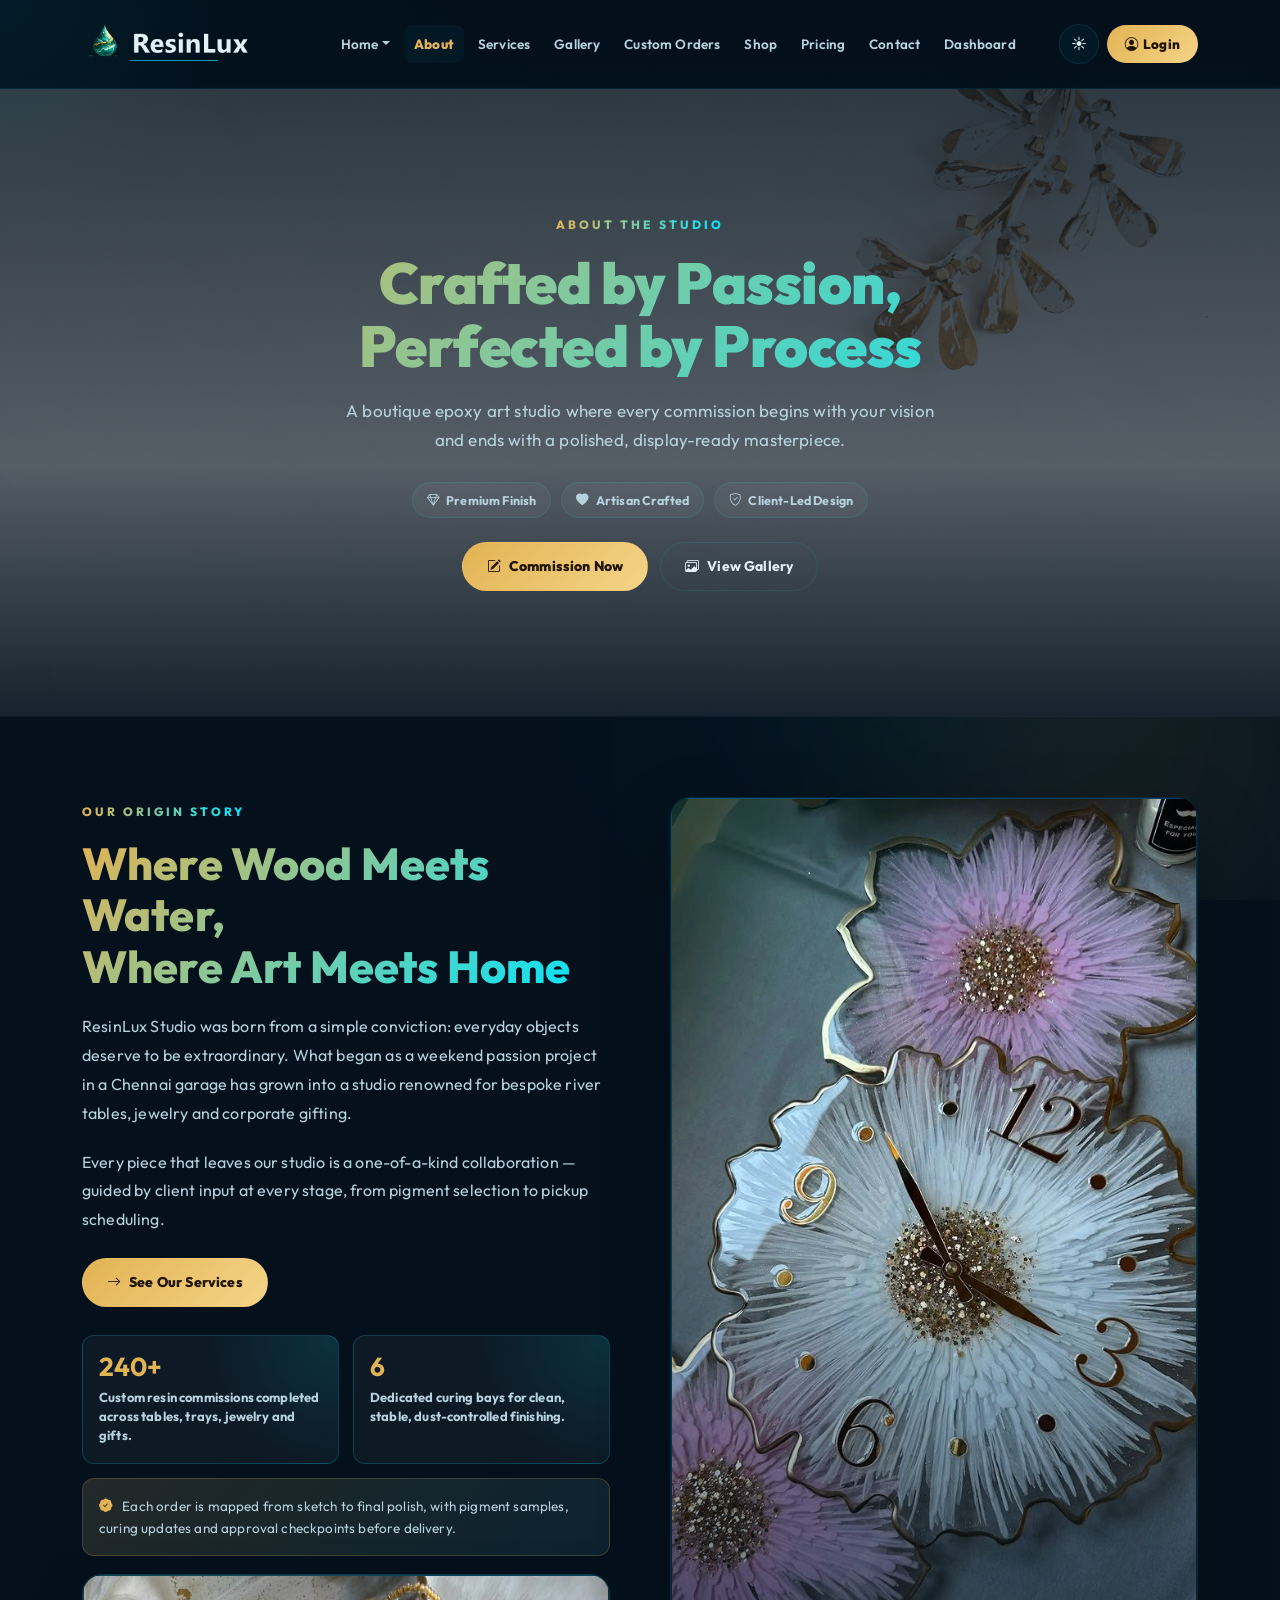
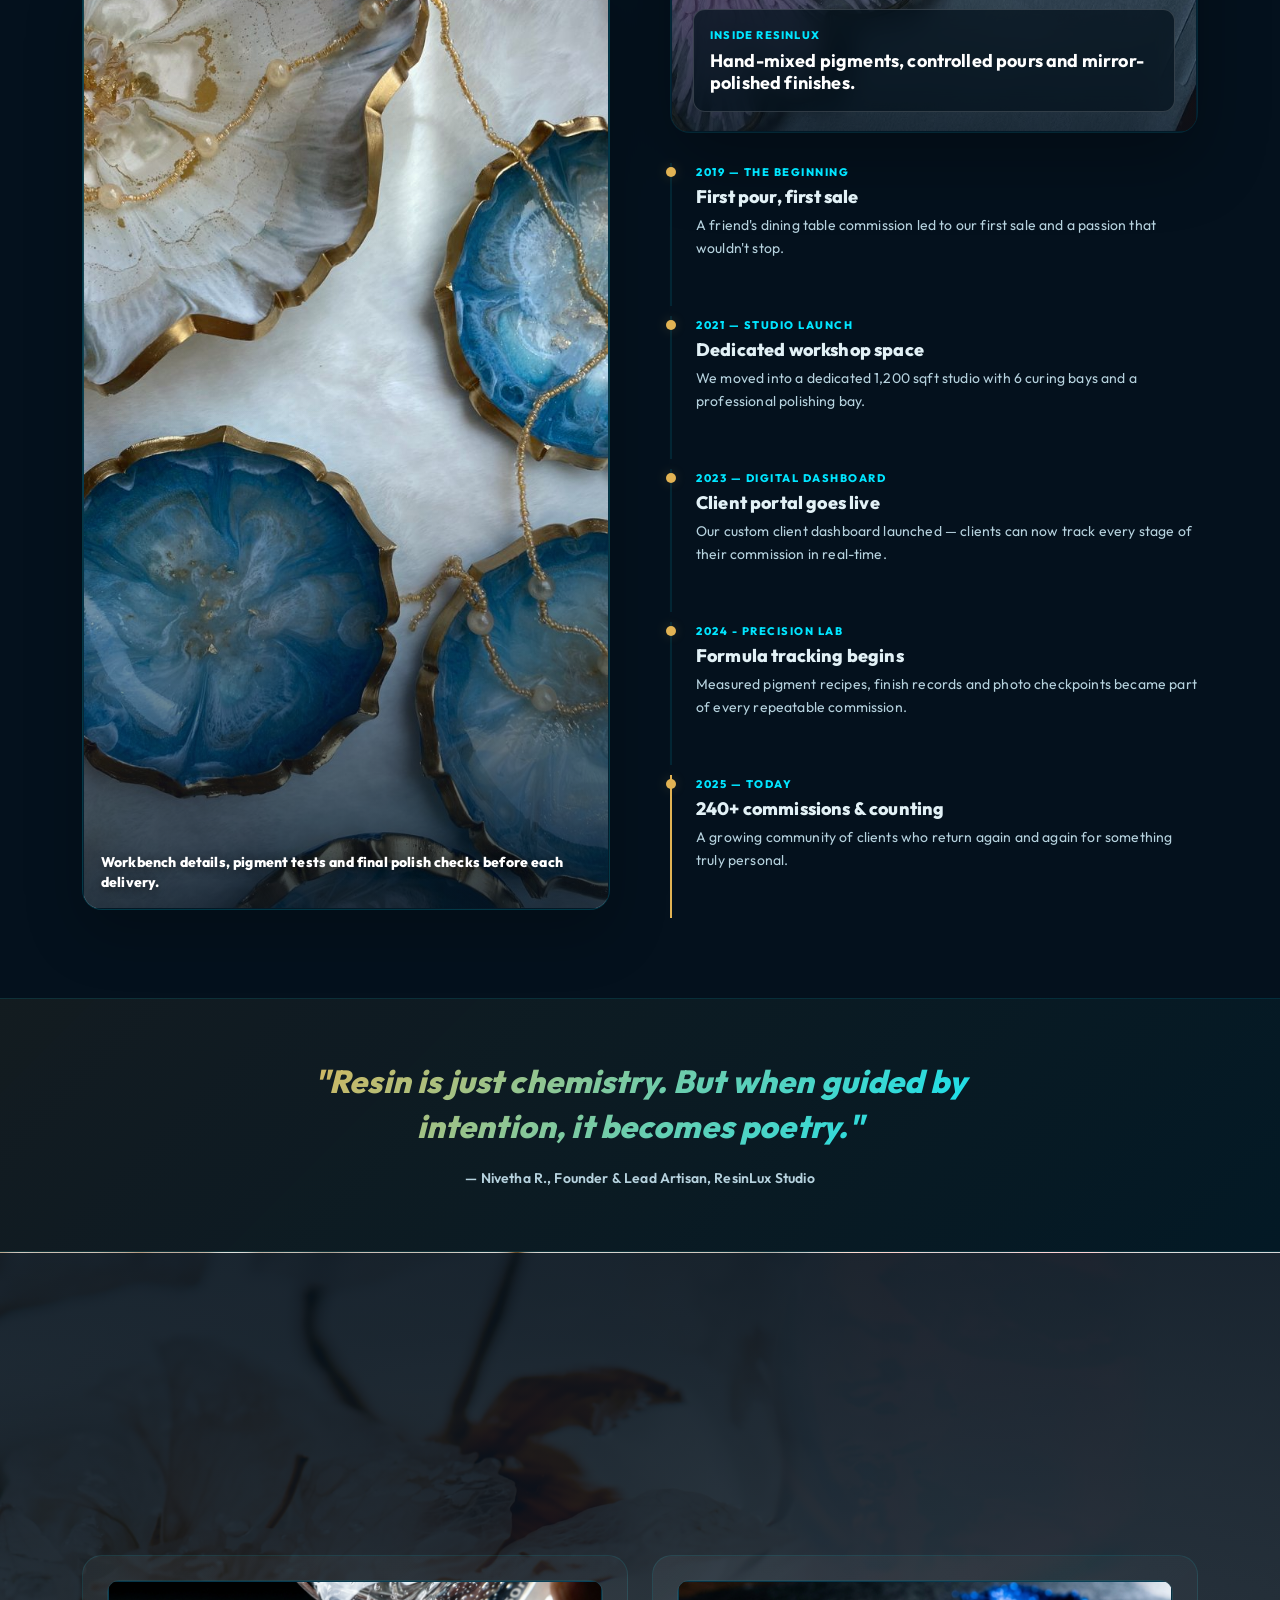
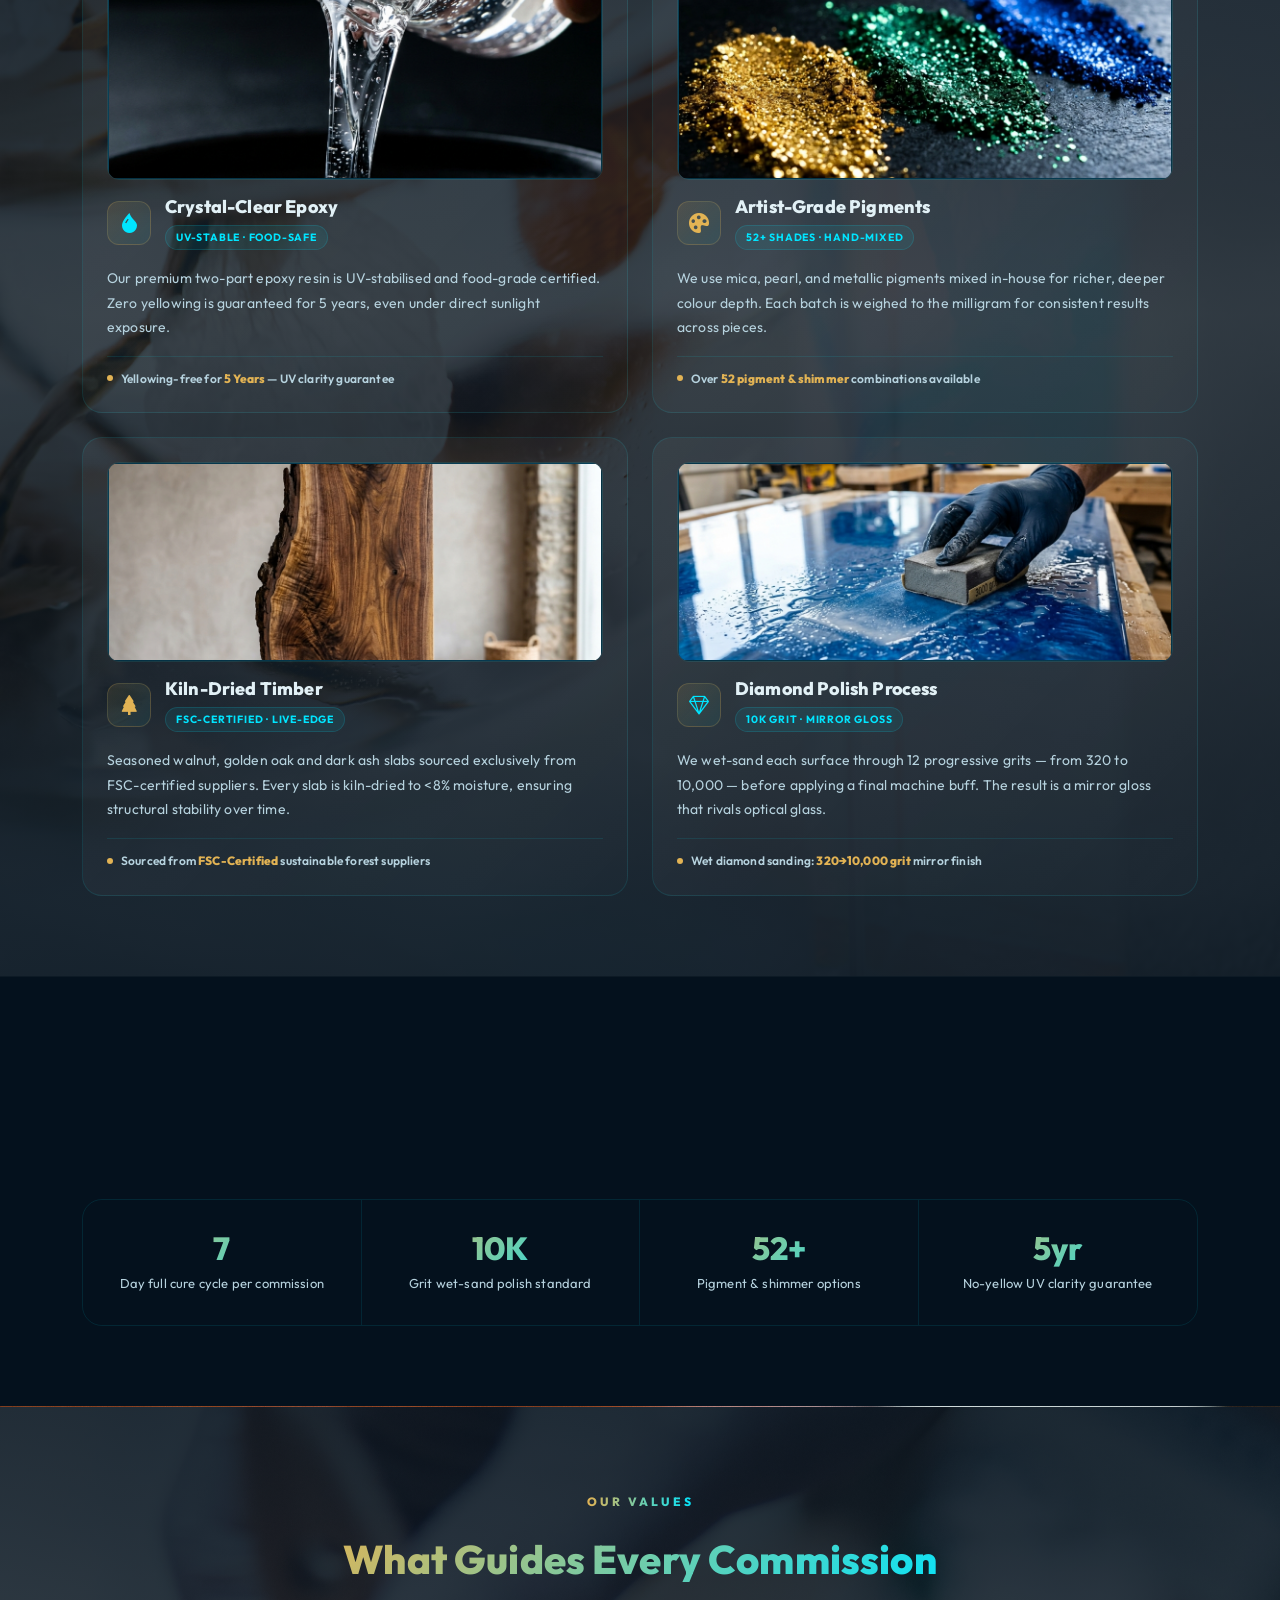
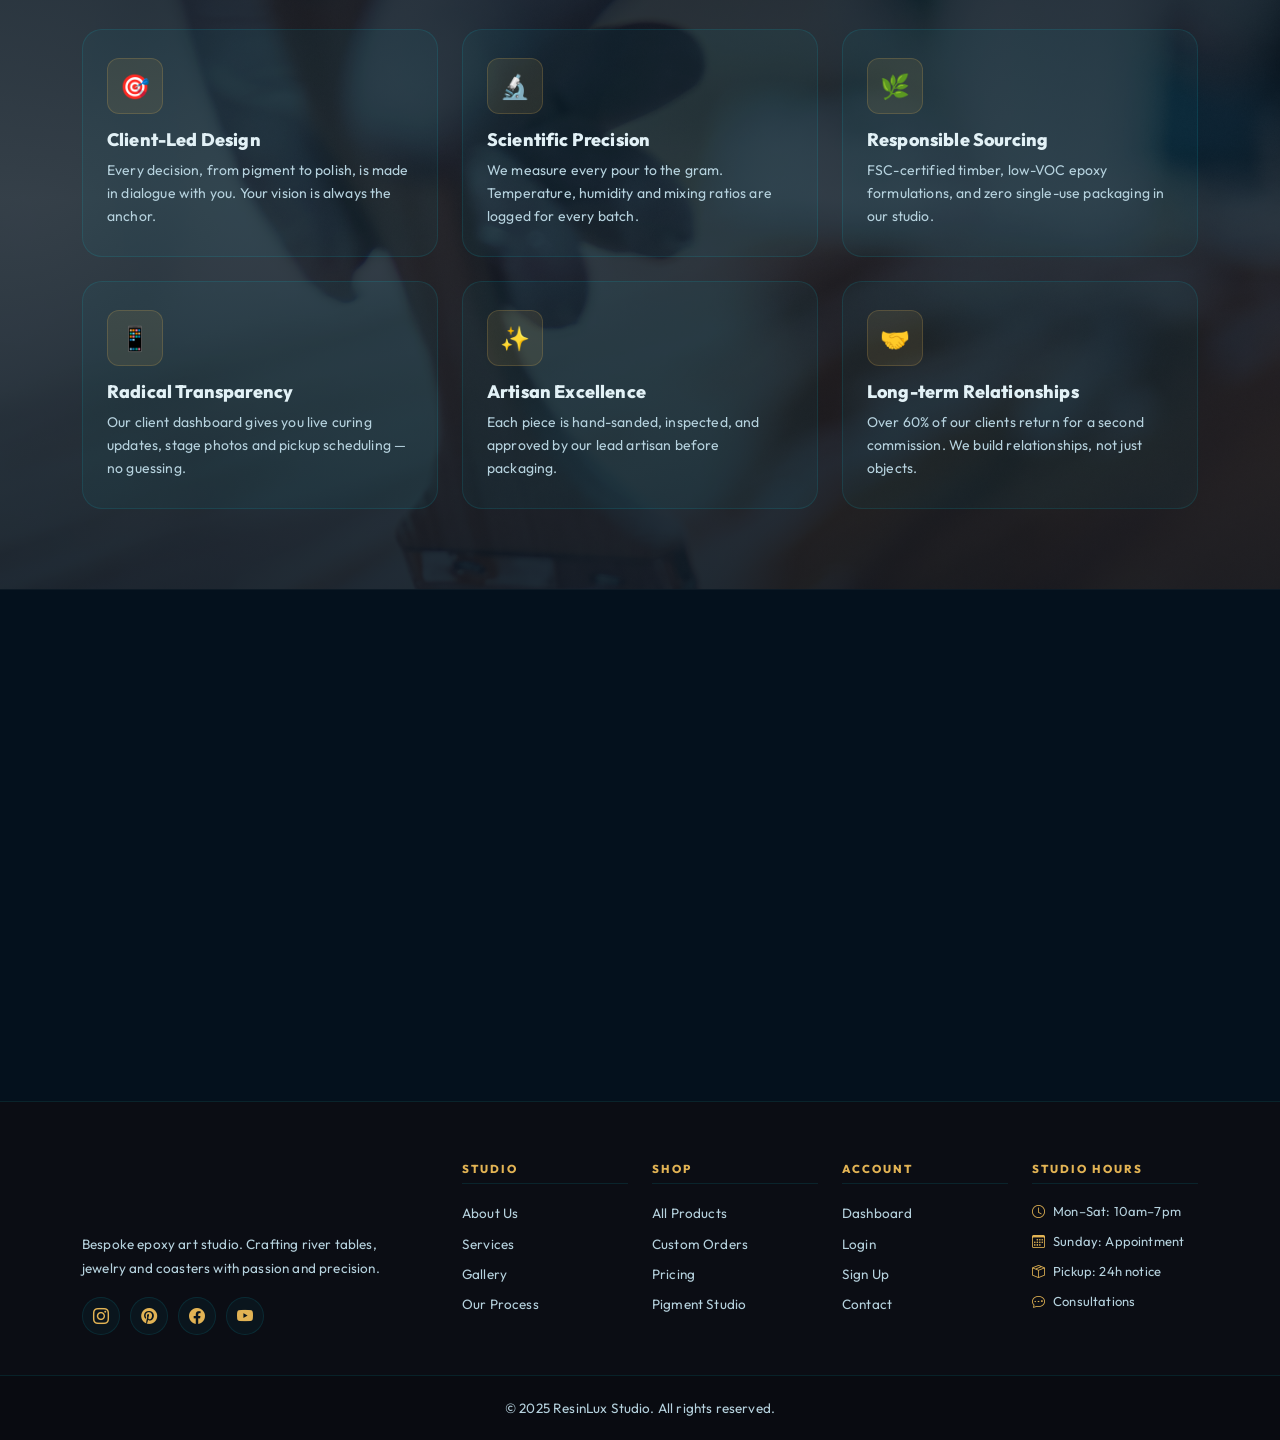
==== about.html @ a5dfc4df "changes committed" ====
﻿<!DOCTYPE html>
<html lang="en" dir="ltr">
<head>
  <meta charset="UTF-8">
  <meta name="viewport" content="width=device-width, initial-scale=1.0">
  <title>About Studio | ResinLux Studio — Our Story, Materials & Philosophy</title>
  <meta name="description" content="Learn the story behind ResinLux Studio — our artisan philosophy, premium materials, studio standards, and the values that drive every bespoke commission.">
  <link rel="icon" type="image/png" href="assets/images/resin_logo_icon.png">
  <link rel="stylesheet" href="https://cdn.jsdelivr.net/npm/bootstrap@5.3.2/dist/css/bootstrap.min.css">
  <link rel="stylesheet" href="https://cdn.jsdelivr.net/npm/bootstrap-icons@1.11.3/font/bootstrap-icons.min.css">
  <link rel="stylesheet" href="assets/css/resin-theme.css">
  <style>
    /* About-specific: Offset editorial grid */
    .about-story-grid {
      display: grid;
      grid-template-columns: 1fr 1fr;
      gap: 60px;
      align-items: start;
    }
    .about-story-text-col {
      position: sticky;
      top: 100px;
    }
    .about-story-text-col h2 {
      font-size: clamp(1.6rem, 3.5vw, 2.8rem);
      background: linear-gradient(135deg, var(--rl-gold), var(--rl-cyan));
      -webkit-background-clip: text;
      -webkit-text-fill-color: transparent;
      margin-bottom: 20px;
    }
    .about-story-proof {
      margin-top: 28px;
      display: grid;
      grid-template-columns: repeat(2, minmax(0, 1fr));
      gap: 14px;
    }
    .about-story-proof-card {
      min-height: 112px;
      border: 1px solid rgba(0,229,255,0.18);
      border-radius: var(--rl-radius-sm);
      padding: 18px 16px;
      background:
        radial-gradient(circle at top right, rgba(0,229,255,0.12), transparent 45%),
        rgba(255,255,255,0.04);
    }
    .about-story-proof-card strong {
      display: block;
      font-size: 26px;
      line-height: 1;
      color: var(--rl-gold);
      margin-bottom: 8px;
    }
    .about-story-proof-card span {
      display: block;
      color: var(--rl-muted);
      font-size: 13px;
      font-weight: 700;
      line-height: 1.45;
    }
    .about-story-note {
      margin-top: 14px;
      border: 1px solid rgba(226,179,84,0.22);
      border-radius: var(--rl-radius-sm);
      padding: 16px;
      background:
        linear-gradient(135deg, rgba(226,179,84,0.11), rgba(0,229,255,0.05)),
        rgba(255,255,255,0.03);
      color: var(--rl-muted);
      font-size: 13.5px;
      line-height: 1.65;
    }
    .about-story-note i {
      color: var(--rl-gold);
      margin-right: 6px;
    }
    .about-story-fill-image {
      position: relative;
      margin-top: 18px;
      min-height: 330px;
      border-radius: var(--rl-radius);
      overflow: hidden;
      border: 1px solid rgba(0,229,255,0.18);
      background: #04111d;
      box-shadow: 0 24px 58px rgba(0,0,0,0.22);
    }
    .about-story-fill-image img {
      width: 100%;
      height: 100%;
      min-height: 330px;
      object-fit: cover;
      display: block;
    }
    .about-story-fill-image::after {
      content: "";
      position: absolute;
      inset: 0;
      background:
        linear-gradient(180deg, transparent 46%, rgba(4,17,29,0.82)),
        radial-gradient(circle at 22% 18%, rgba(226,179,84,0.16), transparent 38%);
      pointer-events: none;
    }
    .about-story-fill-image span {
      position: absolute;
      left: 18px;
      right: 18px;
      bottom: 16px;
      z-index: 1;
      color: #ffffff;
      font-size: 14px;
      font-weight: 800;
      line-height: 1.4;
      text-shadow: 0 2px 10px rgba(0,0,0,0.55);
    }
    .about-story-media-col {
      min-height: 100%;
    }
    .about-story-visual {
      position: relative;
      min-height: 520px;
      border-radius: var(--rl-radius);
      overflow: hidden;
      border: 1px solid var(--rl-border);
      margin-bottom: 30px;
      box-shadow: 0 28px 70px rgba(0,0,0,0.28);
      background: #04111d;
    }
    .about-story-visual img {
      width: 100%;
      height: 100%;
      min-height: 520px;
      object-fit: cover;
      display: block;
      filter: saturate(1.05) contrast(1.02);
    }
    .about-story-visual::after {
      content: "";
      position: absolute;
      inset: 0;
      background:
        linear-gradient(180deg, transparent 45%, rgba(4,17,29,0.76)),
        radial-gradient(circle at top left, rgba(0,229,255,0.16), transparent 36%);
      pointer-events: none;
    }
    .about-story-visual-caption {
      position: absolute;
      left: 22px;
      right: 22px;
      bottom: 20px;
      z-index: 1;
      display: grid;
      gap: 6px;
      padding: 16px;
      border: 1px solid rgba(255,255,255,0.16);
      border-radius: var(--rl-radius-sm);
      background: rgba(4,17,29,0.72);
      backdrop-filter: blur(10px);
    }
    .about-story-visual-caption span {
      color: var(--rl-cyan);
      font-size: 11px;
      font-weight: 800;
      letter-spacing: 1.2px;
      text-transform: uppercase;
    }
    .about-story-visual-caption strong {
      color: #fff;
      font-size: 18px;
      line-height: 1.25;
    }
    .about-timeline-item {
      border-left: 2px solid var(--rl-border);
      padding: 0 0 46px 24px;
      position: relative;
    }
    .about-timeline-item + .about-timeline-item {
      margin-top: 10px;
    }
    .about-timeline-item::before {
      content: '';
      position: absolute;
      left: -6px;
      top: 4px;
      width: 10px;
      height: 10px;
      border-radius: 50%;
      background: var(--rl-gold);
      box-shadow: 0 0 12px var(--rl-gold-glow);
    }
    .about-timeline-year {
      font-size: 11px;
      text-transform: uppercase;
      letter-spacing: 1.5px;
      color: var(--rl-cyan);
      font-weight: 800;
      display: block;
      margin-bottom: 6px;
    }
    .about-timeline-item h4 { font-size: 18px; margin-bottom: 6px; }
    .about-timeline-item p  { color: var(--rl-muted); font-size: 14px; margin: 0; }

    /* Values */
    .about-value-card {
      background: var(--rl-soft);
      border: 1px solid var(--rl-border);
      border-radius: var(--rl-radius);
      padding: 28px 24px;
      height: 100%;
      transition: all 0.35s cubic-bezier(0.16,1,0.3,1);
    }
    .about-value-card:hover {
      transform: translateY(-5px);
      border-color: rgba(226,179,84,0.3);
      box-shadow: 0 20px 50px rgba(0,0,0,0.2);
    }
    .about-value-icon {
      width: 56px; height: 56px;
      border-radius: var(--rl-radius-sm);
      background: rgba(226,179,84,0.1);
      border: 1px solid rgba(226,179,84,0.2);
      display: grid;
      place-items: center;
      font-size: 24px;
      margin-bottom: 16px;
    }
    .about-value-card h4 { font-size: 18px; margin-bottom: 8px; }
    .about-value-card p  { color: var(--rl-muted); font-size: 14px; margin: 0; }

    /* Tech specs strip */
    .about-spec-grid {
      display: grid;
      grid-template-columns: repeat(4, 1fr);
      border: 1px solid var(--rl-border);
      border-radius: var(--rl-radius);
      overflow: hidden;
    }
    .about-spec-item {
      padding: 30px 24px;
      border-right: 1px solid var(--rl-border);
      text-align: center;
    }
    .about-spec-item:last-child { border-right: none; }
    .about-spec-item h3 {
      font-size: 32px;
      background: linear-gradient(135deg, var(--rl-gold), var(--rl-cyan));
      -webkit-background-clip: text;
      -webkit-text-fill-color: transparent;
      margin-bottom: 6px;
    }
    .about-spec-item p { color: var(--rl-muted); font-size: 13px; margin: 0; }

    /* Pull quote banner */
    .about-quote-banner {
      background: linear-gradient(135deg, rgba(226,179,84,0.07), rgba(0,229,255,0.04));
      border-top: 1px solid var(--rl-border);
      border-bottom: 1px solid var(--rl-border);
      padding: 60px 0;
      text-align: center;
    }
    .about-quote-banner blockquote {
      font-size: clamp(1.4rem, 3vw, 2rem);
      font-weight: 800;
      font-style: italic;
      background: linear-gradient(135deg, var(--rl-gold), var(--rl-cyan));
      -webkit-background-clip: text;
      -webkit-text-fill-color: transparent;
      max-width: 780px;
      margin: 0 auto 16px;
      line-height: 1.4;
    }
    .about-quote-banner cite {
      color: var(--rl-muted);
      font-size: 14px;
      font-style: normal;
      font-weight: 600;
    }

    /* ── Premium Material Cards ───────────────────── */
    .about-material-grid {
      display: grid;
      grid-template-columns: repeat(2, 1fr);
      gap: 24px;
      margin-top: 8px;
    }

    .about-material-card {
      position: relative;
      background: linear-gradient(135deg, rgba(255,255,255,0.05) 0%, rgba(255,255,255,0.01) 100%);
      border: 1px solid var(--rl-border);
      border-radius: var(--rl-radius);
      padding: 24px;
      overflow: hidden;
      transition: all 0.4s cubic-bezier(0.16,1,0.3,1);
      display: flex;
      flex-direction: column;
      gap: 16px;
    }

    .about-material-card::before {
      content: '';
      position: absolute;
      top: 0;
      left: 0;
      right: 0;
      height: 2px;
      background: linear-gradient(90deg, var(--rl-gold), var(--rl-cyan));
      opacity: 0;
      transition: opacity 0.35s ease;
    }

    .about-material-card:hover {
      transform: translateY(-6px);
      border-color: rgba(226,179,84,0.25);
      box-shadow: 0 28px 60px rgba(0,0,0,0.28), 0 0 0 1px rgba(226,179,84,0.08);
    }

    .about-material-card:hover::before {
      opacity: 1;
    }

    .about-material-img-wrapper {
      width: 100%;
      height: 200px;
      border-radius: var(--rl-radius-sm);
      overflow: hidden;
      position: relative;
      border: 1px solid var(--rl-border);
    }

    .about-material-img-wrapper img {
      width: 100%;
      height: 100%;
      object-fit: cover;
      transition: transform 0.6s cubic-bezier(0.16, 1, 0.3, 1);
    }

    .about-material-card:hover .about-material-img-wrapper img {
      transform: scale(1.08);
    }

    body.light-mode .about-material-card {
      background: #ffffff;
      border-color: rgba(0,0,0,0.08);
      box-shadow: 0 4px 20px rgba(0,0,0,0.06);
    }
    body.light-mode .about-story-proof-card,
    body.light-mode .about-story-note {
      background: rgba(255,255,255,0.78);
      border-color: rgba(0,131,143,0.18);
      box-shadow: 0 12px 28px rgba(8,35,49,0.08);
    }

    .about-material-header {
      display: flex;
      align-items: center;
      gap: 14px;
    }

    .about-material-icon {
      width: 44px;
      height: 44px;
      border-radius: 12px;
      background: linear-gradient(135deg, rgba(226,179,84,0.12), rgba(0,229,255,0.06));
      border: 1px solid rgba(226,179,84,0.2);
      display: grid;
      place-items: center;
      font-size: 20px;
      flex-shrink: 0;
      transition: transform 0.3s ease;
    }

    .about-material-card:hover .about-material-icon {
      transform: scale(1.08) rotate(-3deg);
    }

    .about-material-title {
      flex: 1;
    }

    .about-material-title h4 {
      font-size: 18px;
      font-weight: 800;
      color: var(--rl-text);
      margin: 0 0 4px;
      line-height: 1.2;
    }

    body.light-mode .about-material-title h4 {
      -webkit-text-fill-color: var(--rl-text);
    }

    .about-material-tag {
      display: inline-flex;
      align-items: center;
      gap: 4px;
      padding: 3px 10px;
      background: rgba(0,229,255,0.08);
      border: 1px solid rgba(0,229,255,0.15);
      border-radius: 999px;
      font-size: 10.5px;
      font-weight: 700;
      color: var(--rl-cyan);
      text-transform: uppercase;
      letter-spacing: 0.8px;
    }

    .about-material-desc {
      font-size: 14px;
      color: var(--rl-muted);
      line-height: 1.75;
      margin: 0;
    }

    .about-material-spec {
      display: flex;
      align-items: center;
      gap: 8px;
      padding-top: 12px;
      border-top: 1px solid var(--rl-border);
      margin-top: auto;
    }

    .about-material-spec-dot {
      width: 6px;
      height: 6px;
      border-radius: 50%;
      background: var(--rl-gold);
      flex-shrink: 0;
    }

    .about-material-spec span {
      font-size: 12px;
      color: var(--rl-muted);
      font-weight: 600;
    }

    .about-material-spec strong {
      color: var(--rl-gold);
      font-weight: 800;
    }

    @media (max-width: 992px) {
      .about-story-grid { grid-template-columns: 1fr; gap: 40px; }
      .about-story-text-col { position: static; }
      .about-story-visual,
      .about-story-visual img {
        min-height: 420px;
      }
      .about-story-fill-image,
      .about-story-fill-image img {
        min-height: 300px;
      }
      .about-spec-grid { grid-template-columns: repeat(2,1fr); }
      .about-spec-item { border-bottom: 1px solid var(--rl-border); }
      .about-spec-item:nth-child(even) { border-right: none; }
    }
    @media (max-width: 768px) {
      .about-material-grid { grid-template-columns: 1fr; gap: 16px; }
      .about-material-card { padding: 24px 20px; }
    }
    @media (max-width: 576px) {
      .about-story-proof { grid-template-columns: 1fr; }
      .about-story-visual,
      .about-story-visual img {
        min-height: 320px;
      }
      .about-story-fill-image,
      .about-story-fill-image img {
        min-height: 230px;
      }
      .about-story-visual-caption {
        left: 14px;
        right: 14px;
        bottom: 14px;
        padding: 13px;
      }
      .about-spec-grid { grid-template-columns: 1fr; }
      .about-spec-item { border-right: none; }
      .about-material-grid { gap: 14px; }
      .about-material-card { padding: 20px 16px; }
      .about-material-icon { width: 52px; height: 52px; font-size: 22px; border-radius: 12px; }
      .about-material-title h4 { font-size: 16px; }
      .about-material-desc { font-size: 13.5px; }
    }
    @media (max-width: 360px) {
      .about-material-card { padding: 16px 14px; gap: 12px; }
      .about-material-icon { width: 46px; height: 46px; font-size: 20px; }
      .about-material-title h4 { font-size: 15px; }
    }
  </style>
</head>
<body>

<!-- NAVBAR -->
<nav class="rl-navbar navbar navbar-expand-lg">
  <div class="container">
    <a class="navbar-brand rl-brand" href="index.html">
      <img src="assets/images/resinlux_logo_lockup.png" alt="ResinLux logo" width="310" height="90">
    </a>
    <button class="navbar-toggler rl-toggler border-0" type="button" data-bs-toggle="collapse" data-bs-target="#rlNav" aria-controls="rlNav" aria-expanded="false" aria-label="Toggle navigation">
      <i class="bi bi-list" style="color:var(--rl-text);font-size:22px;"></i>
    </button>
    <div class="collapse navbar-collapse" id="rlNav">
      <ul class="navbar-nav mx-auto gap-1">
        <li class="nav-item dropdown">
          <a class="nav-link rl-nav-link dropdown-toggle" href="#" data-bs-toggle="dropdown">Home</a>
          <ul class="dropdown-menu rl-dropdown-menu">
            <li><a class="dropdown-item rl-dropdown-item" href="index.html">Home 1</a></li>
            <li><a class="dropdown-item rl-dropdown-item" href="home-2.html">Home 2</a></li>
          </ul>
        </li>
        <li class="nav-item"><a class="nav-link rl-nav-link active" href="about.html">About</a></li>
        <li class="nav-item"><a class="nav-link rl-nav-link" href="services.html">Services</a></li>
        <li class="nav-item"><a class="nav-link rl-nav-link" href="gallery.html">Gallery</a></li>
        <li class="nav-item"><a class="nav-link rl-nav-link" href="custom-orders.html">Custom Orders</a></li>
        <li class="nav-item"><a class="nav-link rl-nav-link" href="shop.html">Shop</a></li>
        <li class="nav-item"><a class="nav-link rl-nav-link" href="pricing.html">Pricing</a></li>
        <li class="nav-item"><a class="nav-link rl-nav-link" href="contact.html">Contact</a></li>
        <li class="nav-item"><a class="nav-link rl-nav-link" href="dashboard.html">Dashboard</a></li>
      </ul>
      <div class="rl-nav-actions">
        <button class="rl-icon-btn" id="themeToggle" type="button">☀️</button>
        <a href="login.html" class="rl-login-btn"><i class="bi bi-person-circle me-1"></i> Login</a>
      </div>
    </div>
  </div>
</nav>

<main>

<!-- HERO -->
<section class="rl-hero" style="background-image: url('assets/images/about-hero.jpg');">
  <div class="rl-hero-overlay"></div>
  <div class="container rl-hero-inner text-center">
    <span class="rl-eyebrow">About The Studio</span>
    <h1 class="rl-h1">Crafted by Passion,<br>Perfected by Process</h1>
    <p class="rl-hero-sub">A boutique epoxy art studio where every commission begins with your vision and ends with a polished, display-ready masterpiece.</p>
    <div class="rl-hero-badges mb-4">
      <span><i class="bi bi-gem me-1"></i> Premium Finish</span>
      <span><i class="bi bi-heart-fill me-1"></i> Artisan Crafted</span>
      <span><i class="bi bi-shield-check me-1"></i> Client-Led Design</span>
    </div>
    <div class="rl-hero-actions">
      <a href="custom-orders.html" class="rl-btn rl-btn-primary"><i class="bi bi-pencil-square"></i> Commission Now</a>
      <a href="gallery.html" class="rl-btn rl-btn-ghost"><i class="bi bi-images"></i> View Gallery</a>
    </div>
  </div>
</section>

<!-- ORIGIN STORY -->
<section class="rl-section">
  <div class="container">
    <div class="about-story-grid">
      <div class="about-story-text-col">
        <span class="rl-eyebrow">Our Origin Story</span>
        <h2>Where Wood Meets Water,<br>Where Art Meets Home</h2>
        <p style="color:var(--rl-muted);line-height:1.8;margin-bottom:20px;">ResinLux Studio was born from a simple conviction: everyday objects deserve to be extraordinary. What began as a weekend passion project in a Chennai garage has grown into a studio renowned for bespoke river tables, jewelry and corporate gifting.</p>
        <p style="color:var(--rl-muted);line-height:1.8;margin-bottom:24px;">Every piece that leaves our studio is a one-of-a-kind collaboration — guided by client input at every stage, from pigment selection to pickup scheduling.</p>
        <div class="rl-hero-actions" style="justify-content:flex-start;">
          <a href="services.html" class="rl-btn rl-btn-primary"><i class="bi bi-arrow-right"></i> See Our Services</a>
        </div>
        <div class="about-story-proof">
          <div class="about-story-proof-card">
            <strong>240+</strong>
            <span>Custom resin commissions completed across tables, trays, jewelry and gifts.</span>
          </div>
          <div class="about-story-proof-card">
            <strong>6</strong>
            <span>Dedicated curing bays for clean, stable, dust-controlled finishing.</span>
          </div>
        </div>
        <div class="about-story-note">
          <i class="bi bi-patch-check-fill"></i>
          Each order is mapped from sketch to final polish, with pigment samples, curing updates and approval checkpoints before delivery.
        </div>
        <div class="about-story-fill-image">
          <img src="assets/images/about-workbench1.jpg" alt="ResinLux studio workbench" loading="lazy">
          <span>Workbench details, pigment tests and final polish checks before each delivery.</span>
        </div>
      </div>

      <div class="about-story-media-col">
        <div class="about-story-visual">
          <img src="assets/images/about-studio-story.jpg" alt="Studio origin story" loading="lazy">
          <div class="about-story-visual-caption">
            <span>Inside ResinLux</span>
            <strong>Hand-mixed pigments, controlled pours and mirror-polished finishes.</strong>
          </div>
        </div>
        <div class="about-timeline-item">
          <span class="about-timeline-year">2019 — The Beginning</span>
          <h4>First pour, first sale</h4>
          <p>A friend's dining table commission led to our first sale and a passion that wouldn't stop.</p>
        </div>
        <div class="about-timeline-item">
          <span class="about-timeline-year">2021 — Studio Launch</span>
          <h4>Dedicated workshop space</h4>
          <p>We moved into a dedicated 1,200 sqft studio with 6 curing bays and a professional polishing bay.</p>
        </div>
        <div class="about-timeline-item">
          <span class="about-timeline-year">2023 — Digital Dashboard</span>
          <h4>Client portal goes live</h4>
          <p>Our custom client dashboard launched — clients can now track every stage of their commission in real-time.</p>
        </div>
        <div class="about-timeline-item">
          <span class="about-timeline-year">2024 - Precision Lab</span>
          <h4>Formula tracking begins</h4>
          <p>Measured pigment recipes, finish records and photo checkpoints became part of every repeatable commission.</p>
        </div>
        <div class="about-timeline-item" style="border-left-color:var(--rl-gold);">
          <span class="about-timeline-year">2025 — Today</span>
          <h4>240+ commissions &amp; counting</h4>
          <p>A growing community of clients who return again and again for something truly personal.</p>
        </div>
      </div>
    </div>
  </div>
</section>

<!-- PHILOSOPHY QUOTE BANNER -->
<div class="about-quote-banner">
  <div class="container">
    <blockquote>"Resin is just chemistry. But when guided by intention, it becomes poetry."</blockquote>
    <cite>— Nivetha R., Founder &amp; Lead Artisan, ResinLux Studio</cite>
  </div>
</div>

<!-- MATERIAL CARDS — Premium Materials, Zero Compromises -->
<section class="rl-section rl-section-bg-process" style="background-image: url('assets/images/home-river-table.jpg');">
  <div class="container">
    <div class="rl-section-title">
      <span class="rl-eyebrow">Pure Inputs</span>
      <h2>Premium Materials, Zero Compromises</h2>
      <p>Quality materials are the foundation of clarity, strength and longevity in every piece.</p>
    </div>

    <div class="about-material-grid">

      <!-- Epoxy -->
      <div class="about-material-card">
        <div class="about-material-img-wrapper">
          <img src="assets/images/mat_epoxy.png" alt="Crystal-Clear Epoxy" loading="lazy">
        </div>
        <div class="about-material-header">
          <div class="about-material-icon">
            <i class="bi bi-droplet-fill" style="color: var(--rl-cyan);"></i>
          </div>
          <div class="about-material-title">
            <h4>Crystal-Clear Epoxy</h4>
            <span class="about-material-tag">UV-Stable · Food-Safe</span>
          </div>
        </div>
        <p class="about-material-desc">Our premium two-part epoxy resin is UV-stabilised and food-grade certified. Zero yellowing is guaranteed for 5 years, even under direct sunlight exposure.</p>
        <div class="about-material-spec">
          <span class="about-material-spec-dot"></span>
          <span>Yellowing-free for <strong>5 Years</strong> — UV clarity guarantee</span>
        </div>
      </div>

      <!-- Pigments -->
      <div class="about-material-card">
        <div class="about-material-img-wrapper">
          <img src="assets/images/mat_pigments.png" alt="Artist-Grade Pigments" loading="lazy">
        </div>
        <div class="about-material-header">
          <div class="about-material-icon">
            <i class="bi bi-palette-fill" style="color: var(--rl-gold);"></i>
          </div>
          <div class="about-material-title">
            <h4>Artist-Grade Pigments</h4>
            <span class="about-material-tag">52+ Shades · Hand-Mixed</span>
          </div>
        </div>
        <p class="about-material-desc">We use mica, pearl, and metallic pigments mixed in-house for richer, deeper colour depth. Each batch is weighed to the milligram for consistent results across pieces.</p>
        <div class="about-material-spec">
          <span class="about-material-spec-dot"></span>
          <span>Over <strong>52 pigment &amp; shimmer</strong> combinations available</span>
        </div>
      </div>

      <!-- Timber -->
      <div class="about-material-card">
        <div class="about-material-img-wrapper">
          <img src="assets/images/mat_timber.png" alt="Kiln-Dried Timber" loading="lazy">
        </div>
        <div class="about-material-header">
          <div class="about-material-icon">
            <i class="bi bi-tree-fill" style="color: var(--rl-gold);"></i>
          </div>
          <div class="about-material-title">
            <h4>Kiln-Dried Timber</h4>
            <span class="about-material-tag">FSC-Certified · Live-Edge</span>
          </div>
        </div>
        <p class="about-material-desc">Seasoned walnut, golden oak and dark ash slabs sourced exclusively from FSC-certified suppliers. Every slab is kiln-dried to &lt;8% moisture, ensuring structural stability over time.</p>
        <div class="about-material-spec">
          <span class="about-material-spec-dot"></span>
          <span>Sourced from <strong>FSC-Certified</strong> sustainable forest suppliers</span>
        </div>
      </div>

      <!-- Diamond Polish -->
      <div class="about-material-card">
        <div class="about-material-img-wrapper">
          <img src="assets/images/mat_polish.png" alt="Diamond Polish Process" loading="lazy">
        </div>
        <div class="about-material-header">
          <div class="about-material-icon">
            <i class="bi bi-gem" style="color: var(--rl-cyan);"></i>
          </div>
          <div class="about-material-title">
            <h4>Diamond Polish Process</h4>
            <span class="about-material-tag">10K Grit · Mirror Gloss</span>
          </div>
        </div>
        <p class="about-material-desc">We wet-sand each surface through 12 progressive grits — from 320 to 10,000 — before applying a final machine buff. The result is a mirror gloss that rivals optical glass.</p>
        <div class="about-material-spec">
          <span class="about-material-spec-dot"></span>
          <span>Wet diamond sanding: <strong>320→10,000 grit</strong> mirror finish</span>
        </div>
      </div>

    </div>
  </div>
</section>

<!-- TECH SPECS STRIP -->
<section class="rl-section">
  <div class="container">
    <div class="rl-section-title">
      <span class="rl-eyebrow">Studio Standards</span>
      <h2>By the Numbers</h2>
    </div>
    <div class="about-spec-grid">
      <div class="about-spec-item">
        <h3>7</h3>
        <p>Day full cure cycle per commission</p>
      </div>
      <div class="about-spec-item">
        <h3>10K</h3>
        <p>Grit wet-sand polish standard</p>
      </div>
      <div class="about-spec-item">
        <h3>52+</h3>
        <p>Pigment &amp; shimmer options</p>
      </div>
      <div class="about-spec-item">
        <h3>5yr</h3>
        <p>No-yellow UV clarity guarantee</p>
      </div>
    </div>
  </div>
</section>

<!-- VALUES GRID -->
<section class="rl-section rl-section-bg-testimonials" style="background-image: url('assets/images/home-coasters.jpg');">
  <div class="container">
    <div class="rl-section-title">
      <span class="rl-eyebrow">Our Values</span>
      <h2>What Guides Every Commission</h2>
    </div>
    <div class="row g-4">
      <div class="col-12 col-md-6 col-lg-4">
        <div class="about-value-card">
          <div class="about-value-icon">🎯</div>
          <h4>Client-Led Design</h4>
          <p>Every decision, from pigment to polish, is made in dialogue with you. Your vision is always the anchor.</p>
        </div>
      </div>
      <div class="col-12 col-md-6 col-lg-4">
        <div class="about-value-card">
          <div class="about-value-icon">🔬</div>
          <h4>Scientific Precision</h4>
          <p>We measure every pour to the gram. Temperature, humidity and mixing ratios are logged for every batch.</p>
        </div>
      </div>
      <div class="col-12 col-md-6 col-lg-4">
        <div class="about-value-card">
          <div class="about-value-icon">🌿</div>
          <h4>Responsible Sourcing</h4>
          <p>FSC-certified timber, low-VOC epoxy formulations, and zero single-use packaging in our studio.</p>
        </div>
      </div>
      <div class="col-12 col-md-6 col-lg-4">
        <div class="about-value-card">
          <div class="about-value-icon">📱</div>
          <h4>Radical Transparency</h4>
          <p>Our client dashboard gives you live curing updates, stage photos and pickup scheduling — no guessing.</p>
        </div>
      </div>
      <div class="col-12 col-md-6 col-lg-4">
        <div class="about-value-card">
          <div class="about-value-icon">✨</div>
          <h4>Artisan Excellence</h4>
          <p>Each piece is hand-sanded, inspected, and approved by our lead artisan before packaging.</p>
        </div>
      </div>
      <div class="col-12 col-md-6 col-lg-4">
        <div class="about-value-card">
          <div class="about-value-icon">🤝</div>
          <h4>Long-term Relationships</h4>
          <p>Over 60% of our clients return for a second commission. We build relationships, not just objects.</p>
        </div>
      </div>
    </div>
  </div>
</section>

<!-- CTA -->
<section class="rl-section">
  <div class="container">
    <div class="rl-cta-panel">
      <span class="rl-eyebrow">Work With Us</span>
      <h2>Your Commission Awaits</h2>
      <p>Tell us your vision. We'll bring it to life with precision, passion and a high-gloss finish.</p>
      <div class="rl-hero-actions">
        <a href="custom-orders.html" class="rl-btn rl-btn-primary"><i class="bi bi-pencil-square"></i> Start Commission</a>
        <a href="contact.html" class="rl-btn rl-btn-ghost"><i class="bi bi-chat-dots"></i> Talk to Us</a>
      </div>
    </div>
  </div>
</section>

</main>

<!-- FOOTER -->
<footer class="rl-footer">
  <div class="container">
    <div class="row g-4">
      <!-- Brand + Social -->
      <div class="col-12 col-lg-4">
        <div class="rl-footer-brand"><img src="assets/images/resinlux_logo_lockup.png" alt="ResinLux" width="310" height="90"></div>
        <p style="max-width:300px;">Bespoke epoxy art studio. Crafting river tables, jewelry and coasters with passion and precision.</p>
        <div class="rl-social mt-3">
          <a href="#" aria-label="Instagram"><i class="bi bi-instagram"></i></a>
          <a href="#" aria-label="Pinterest"><i class="bi bi-pinterest"></i></a>
          <a href="#" aria-label="Facebook"><i class="bi bi-facebook"></i></a>
          <a href="#" aria-label="YouTube"><i class="bi bi-youtube"></i></a>
        </div>
      </div>
      <!-- Studio Links -->
      <div class="col-6 col-md-3 col-lg-2">
        <h5>Studio</h5>
        <a href="about.html">About Us</a>
        <a href="services.html">Services</a>
        <a href="gallery.html">Gallery</a>
        <a href="process.html">Our Process</a>
      </div>
      <!-- Shop Links -->
      <div class="col-6 col-md-3 col-lg-2">
        <h5>Shop</h5>
        <a href="shop.html">All Products</a>
        <a href="custom-orders.html">Custom Orders</a>
        <a href="pricing.html">Pricing</a>
        <a href="pigment-studio.html">Pigment Studio</a>
      </div>
      <!-- Account Links -->
      <div class="col-6 col-md-3 col-lg-2">
        <h5>Account</h5>
        <a href="dashboard.html">Dashboard</a>
        <a href="login.html">Login</a>
        <a href="signup.html">Sign Up</a>
        <a href="contact.html">Contact</a>
      </div>
      <!-- Studio Hours -->
      <div class="col-6 col-md-3 col-lg-2">
        <h5>Studio Hours</h5>
        <p style="font-size:13px;line-height:2.0;margin:0;">
          <span class="d-flex align-items-center mb-1"><i class="bi bi-clock text-gold me-2"></i>Mon–Sat: 10am–7pm</span>
          <span class="d-flex align-items-center mb-1"><i class="bi bi-calendar3 text-gold me-2"></i>Sunday: Appointment</span>
          <span class="d-flex align-items-center mb-1"><i class="bi bi-box-seam text-gold me-2"></i>Pickup: 24h notice</span>
          <span class="d-flex align-items-center"><i class="bi bi-chat-dots text-gold me-2"></i>Consultations</span>
        </p>
      </div>
    </div>
  </div>
  <div class="rl-footer-bottom"><p>&copy; 2025 ResinLux Studio. All rights reserved.</p></div>
</footer>

<script src="https://cdn.jsdelivr.net/npm/bootstrap@5.3.2/dist/js/bootstrap.bundle.min.js"></script>
<script src="assets/js/main.js"></script>
</body>
</html>
---- assets/css/resin-theme.css ----
/*
 * ResinLux Studio — Premium Theme CSS
 * Works alongside Bootstrap 5.3
 * Dark-luxury aesthetic: deep navy, bioluminescent cyan, shoreline gold
 */

/* ================================================
   Google Fonts
   ================================================ */
@import url('https://fonts.googleapis.com/css2?family=Inter:wght@400;500;600&family=Outfit:wght@400;600;700;800;900&display=swap');

/* ================================================
   CSS Custom Properties (Dark Mode Default)
   ================================================ */
:root {
  --rl-bg: #04111d;
  --rl-panel: #0a1c2e;
  --rl-panel-2: #0e2236;
  --rl-gold: #e2b354;
  --rl-gold-2: #f5d487;
  --rl-cyan: #00e5ff;
  --rl-text: #e2f1f6;
  --rl-muted: #b6d2de;
  --rl-border: rgba(0, 229, 255, 0.1);
  --rl-soft: rgba(0, 229, 255, 0.04);
  --rl-glow: rgba(0, 229, 255, 0.18);
  --rl-gold-glow: rgba(226, 179, 84, 0.2);
  --rl-btn-grad: linear-gradient(135deg, #e2b354, #f5d487);
  --rl-radius: 20px;
  --rl-radius-sm: 12px;
  --rl-shadow: 0 20px 50px rgba(0, 0, 0, 0.3);
  --rl-shadow-lg: 0 40px 80px rgba(0, 0, 0, 0.4);
  --navbar-bg: rgba(4, 17, 29, 0.95);
  --rl-navbar-offset: 86px;
}

/* Light Mode Overrides */
body.light-mode {
  --rl-bg: #f0f7f9;
  --rl-panel: #ffffff;
  --rl-panel-2: #e8f4f8;
  --rl-gold: #855f0a;
  --rl-gold-2: #e2b354;
  --rl-cyan: #006d77;
  --rl-text: #08212d;
  --rl-muted: #243746;
  --rl-border: rgba(0, 131, 143, 0.12);
  --rl-soft: rgba(0, 131, 143, 0.04);
  --rl-glow: rgba(0, 109, 119, 0.12);
  --rl-gold-glow: rgba(133, 95, 10, 0.12);
  --rl-btn-grad: linear-gradient(135deg, #855f0a, #e2b354);
  --navbar-bg: rgba(245, 249, 248, 0.97);
}

/* ================================================
   Global Base
   ================================================ */
*,
*::before,
*::after {
  box-sizing: border-box;
}

html {
  scroll-behavior: smooth;
  overflow-x: hidden;
  /* Enable GPU-accelerated scrolling for buttery smooth scroll */
  -webkit-overflow-scrolling: touch;
}

body {
  font-family: 'Outfit', 'Inter', sans-serif;
  background: var(--rl-bg);
  color: var(--rl-text);
  line-height: 1.65;
  letter-spacing: 0.01em;
  overflow-x: hidden;
  min-height: 100vh;
  transition: background 0.3s ease, color 0.3s ease;
  /* Prevent layout repaints causing scroll jank */
  -webkit-font-smoothing: antialiased;
  -moz-osx-font-smoothing: grayscale;
  text-rendering: optimizeLegibility;
  padding-top: var(--rl-navbar-offset);
}

body.light-mode {
  /* Clean crisp white — no misty gradient overlay */
  background: #f5f8fa;
}

a {
  text-decoration: none;
  color: inherit;
}

a:hover {
  color: var(--rl-gold);
}

img {
  max-width: 100%;
  display: block;
  object-fit: cover;
  background: linear-gradient(135deg, #051c2e, #0a2e47);
  border: 1px solid var(--rl-border);
}

/* Light mode: remove tinted img placeholder that bleeds through transparent areas */
body.light-mode img {
  background: transparent;
  border-color: rgba(0, 0, 0, 0.06);
}

h1,
h2,
h3,
h4,
h5,
h6 {
  font-family: 'Outfit', sans-serif;
  font-weight: 800;
  line-height: 1.15;
}

p {
  color: var(--rl-muted);
}

.text-muted {
  color: var(--rl-muted) !important;
  -webkit-text-fill-color: var(--rl-muted);
}

body.light-mode p {
  color: var(--rl-muted);
}

body.light-mode .text-muted {
  color: var(--rl-muted) !important;
  -webkit-text-fill-color: var(--rl-muted);
}

/* ================================================
   Bootstrap Overrides — Dark Nav
   ================================================ */

/* Navbar */
.rl-navbar {
  background: var(--navbar-bg) !important;
  backdrop-filter: blur(16px);
  -webkit-backdrop-filter: blur(16px);
  border-bottom: 1px solid var(--rl-border);
  padding: 10px 0;
  position: fixed;
  top: 0;
  left: 0;
  right: 0;
  width: 100%;
  z-index: 1030;
  transition: background 0.3s ease, padding 0.25s ease, box-shadow 0.25s ease;
  /* Promote navbar to own GPU layer for smooth scroll */
  transform: translateZ(0);
  -webkit-transform: translateZ(0);
}

.rl-brand {
  display: flex;
  align-items: center;
  gap: 0;
  font-size: 0;
  font-weight: 800;
  color: var(--rl-text) !important;
  white-space: nowrap;
}

.rl-brand img {
  width: auto;
  height: 58px;
  max-height: 58px;
  border-radius: 0;
  border: 0;
  background: transparent;
  object-fit: contain;
}

.rl-nav-link {
  font-size: 13.5px;
  font-weight: 600;
  color: var(--rl-muted) !important;
  padding: 8px 10px !important;
  border-radius: 8px;
  transition: color 0.2s, background 0.2s;
}

.rl-nav-link:hover,
.rl-nav-link.active {
  color: var(--rl-gold) !important;
  background: var(--rl-soft);
}

.rl-nav-link.active {
  font-weight: 800;
}

/* Dropdown */
.rl-dropdown-menu {
  background: #0e1622 !important;
  border: 1px solid var(--rl-border) !important;
  border-radius: var(--rl-radius-sm) !important;
  padding: 8px !important;
  box-shadow: 0 18px 45px rgba(0, 0, 0, 0.4) !important;
  min-width: 160px;
}

body.light-mode .rl-dropdown-menu {
  background: #faf7f2 !important;
  box-shadow: 0 18px 45px rgba(33, 23, 39, 0.15) !important;
}

.rl-dropdown-item {
  color: var(--rl-text) !important;
  border-radius: 8px !important;
  padding: 8px 12px !important;
  font-size: 13.5px;
  font-weight: 600;
}

.rl-dropdown-item:hover {
  background: var(--rl-soft) !important;
  color: var(--rl-gold) !important;
}

/* Hamburger */
.rl-toggler {
  border: 1px solid var(--rl-border) !important;
  border-radius: 8px !important;
  padding: 6px 10px !important;
  color: var(--rl-text) !important;
}

.rl-toggler .bi {
  font-size: 20px;
}

/* Nav Actions (theme + dir + login) */
.rl-nav-actions {
  display: flex;
  align-items: center;
  gap: 8px;
}

.rl-icon-btn {
  width: 40px;
  height: 40px;
  border-radius: 50%;
  border: 1px solid var(--rl-border);
  background: var(--rl-soft);
  color: var(--rl-text);
  display: grid;
  place-items: center;
  cursor: pointer;
  font-size: 15px;
  transition: all 0.2s ease;
}

.rl-icon-btn:hover {
  background: var(--rl-panel);
  border-color: var(--rl-gold);
  color: var(--rl-gold);
}

.rl-login-btn {
  padding: 8px 18px;
  border-radius: 999px;
  background: var(--rl-btn-grad);
  color: #211400 !important;
  font-weight: 800;
  font-size: 13.5px;
  border: none;
  transition: transform 0.2s ease, box-shadow 0.2s ease;
  display: inline-flex;
  align-items: center;
}

.rl-login-btn:hover {
  transform: translateY(-2px);
  box-shadow: 0 10px 24px var(--rl-gold-glow);
  color: #211400 !important;
}

/* Mobile navbar panel */
@media (max-width: 991.98px) {
  :root {
    --rl-navbar-offset: 78px;
  }

  .rl-brand img {
    height: 54px;
    max-height: 54px;
  }

  .rl-navbar .navbar-collapse {
    background: #0e1622;
    border: 1px solid var(--rl-border);
    border-radius: var(--rl-radius);
    margin-top: 10px;
    padding: 16px;
    box-shadow: 0 25px 70px rgba(0, 0, 0, 0.45);
  }

  body.light-mode .rl-navbar .navbar-collapse {
    background: #faf7f2;
  }

  .rl-nav-link {
    padding: 11px 14px !important;
    min-height: 46px;
    display: flex !important;
    align-items: center;
    justify-content: space-between;
    font-size: 14px;
    border-radius: 10px;
  }

  .rl-navbar .dropdown {
    width: 100%;
  }

  .rl-navbar .dropdown > .rl-dropdown-menu {
    position: static !important;
    float: none !important;
    transform: none !important;
    width: 100%;
    margin: 4px 0 8px !important;
    display: none !important;
    box-shadow: none !important;
  }

  .rl-navbar .dropdown.rl-mobile-dropdown-open > .rl-dropdown-menu {
    display: block !important;
  }

  .rl-navbar .dropdown.rl-mobile-dropdown-open > .dropdown-toggle::after {
    transform: rotate(180deg);
  }

  .rl-nav-actions {
    margin-top: 10px;
    padding-top: 12px;
    border-top: 1px solid var(--rl-border);
    display: grid;
    grid-template-columns: 1fr 1fr 1fr;
    gap: 8px;
    width: 100%;
  }

  .rl-icon-btn,
  .rl-login-btn {
    width: 100%;
    height: 44px;
    border-radius: 10px;
    justify-content: center;
  }
}

/* 480px: slim nav actions */
@media (max-width: 480px) {
  :root {
    --rl-navbar-offset: 68px;
  }

  .rl-navbar {
    padding: 10px 0;
  }

  .rl-brand span {
    font-size: 18px;
  }

  .rl-brand img {
    height: 48px;
    max-height: 48px;
  }

  .rl-navbar .navbar-collapse {
    padding: 12px;
    border-radius: 16px;
  }

  .rl-nav-link {
    padding: 9px 12px !important;
    font-size: 13.5px;
    min-height: 40px;
  }

  .rl-nav-actions {
    grid-template-columns: 1fr 1fr;
  }

  .rl-nav-actions .rl-login-btn {
    grid-column: 1 / -1;
  }
}

/* 360px: very compact nav */
@media (max-width: 360px) {
  .rl-navbar {
    padding: 8px 0;
  }

  .rl-brand {
    font-size: 0 !important;
    gap: 0;
  }

  .rl-brand img {
    width: auto !important;
    height: 42px !important;
    max-height: 42px !important;
  }

  .rl-navbar .navbar-collapse {
    padding: 10px;
    border-radius: 14px;
    margin-top: 8px;
  }

  .rl-nav-link {
    padding: 8px 10px !important;
    font-size: 13px;
    min-height: 38px;
  }

  .rl-nav-actions {
    grid-template-columns: 1fr 1fr;
    gap: 6px;
  }

  .rl-nav-actions .rl-login-btn {
    grid-column: 1 / -1;
    height: 40px;
  }

  .rl-icon-btn {
    height: 40px;
  }
}

/* ================================================
   Common Full-Width Hero Pattern
   ================================================ */
.rl-hero {
  position: relative;
  min-height: 70vh;
  display: flex;
  align-items: center;
  justify-content: center;
  background-size: cover;
  background-position: center;
  background-repeat: no-repeat;
  overflow: hidden;
}

.rl-hero-video {
  position: absolute;
  top: 0;
  left: 0;
  width: 100%;
  height: 100%;
  object-fit: cover;
  pointer-events: none;
}

.rl-hero-overlay {
  position: absolute;
  inset: 0;
  background: linear-gradient(180deg, rgba(4, 17, 29, 0.82) 0%, rgba(4, 17, 29, 0.65) 60%, rgba(4, 17, 29, 0.92) 100%);
  pointer-events: none;
}

body.light-mode .rl-hero-overlay {
  /* Reduced opacity so the hero background image stays vivid, not misty */
  background: linear-gradient(180deg, rgba(245, 248, 250, 0.28) 0%, rgba(245, 248, 250, 0.12) 50%, rgba(245, 248, 250, 0.42) 100%);
}

.rl-hero-inner {
  position: relative;
  z-index: 2;
  padding: 80px 0;
}

.rl-eyebrow {
  display: inline-block;
  color: var(--rl-gold);
  text-transform: uppercase;
  letter-spacing: 3px;
  font-size: 12px;
  font-weight: 800;
  margin-bottom: 16px;
  background: linear-gradient(90deg, var(--rl-gold), var(--rl-cyan));
  -webkit-background-clip: text;
  -webkit-text-fill-color: transparent;
}

.rl-h1 {
  font-size: clamp(2rem, 5vw, 3.6rem);
  font-weight: 900;
  line-height: 1.1;
  letter-spacing: -0.5px;
  background: linear-gradient(135deg, var(--rl-gold) 0%, var(--rl-cyan) 100%);
  -webkit-background-clip: text;
  -webkit-text-fill-color: transparent;
  margin-bottom: 20px;
}

.rl-hero-sub {
  font-size: 17px;
  color: var(--rl-muted);
  max-width: 620px;
  margin: 0 auto 28px;
}

.rl-hero-badges {
  display: flex;
  flex-wrap: wrap;
  gap: 10px;
  justify-content: center;
  margin-bottom: 28px;
}

.rl-hero-badges span {
  padding: 7px 14px;
  border: 1px solid var(--rl-border);
  border-radius: 999px;
  font-size: 12.5px;
  font-weight: 700;
  color: var(--rl-muted);
  background: rgba(255, 255, 255, 0.04);
}

body.light-mode .rl-hero-badges span {
  background: rgba(255, 255, 255, 0.72);
  border-color: rgba(0, 0, 0, 0.12);
  color: var(--rl-text);
  backdrop-filter: blur(6px);
}

.rl-hero-actions {
  display: flex;
  flex-wrap: wrap;
  gap: 12px;
  justify-content: center;
}

@media (max-width: 576px) {
  .rl-hero {
    min-height: 60vh;
  }

  .rl-hero-inner {
    padding: 60px 0 40px;
  }

  .rl-hero-sub {
    font-size: 15px;
  }

  .rl-hero-actions {
    flex-direction: column;
    align-items: center;
  }
}

@media (max-width: 480px) {
  .rl-hero {
    min-height: 55vh;
  }

  .rl-hero-inner {
    padding: 48px 16px 32px;
  }

  .rl-hero-sub {
    font-size: 14px;
    max-width: 100%;
  }

  .rl-h1 {
    font-size: clamp(1.6rem, 8vw, 2.2rem);
  }
}

@media (max-width: 360px) {
  .rl-hero {
    min-height: 50vh;
  }

  .rl-hero-inner {
    padding: 40px 12px 28px;
  }

  .rl-h1 {
    font-size: 1.55rem;
    letter-spacing: -0.3px;
  }

  .rl-hero-sub {
    font-size: 13px;
  }

  .rl-hero-badges {
    gap: 6px;
  }

  .rl-hero-badges span {
    font-size: 11px;
    padding: 5px 10px;
  }
}

/* ================================================
   Buttons
   ================================================ */
.rl-btn {
  display: inline-flex;
  align-items: center;
  gap: 8px;
  padding: 12px 24px;
  border-radius: 999px;
  font-weight: 700;
  font-size: 14px;
  cursor: pointer;
  transition: all 0.25s cubic-bezier(0.16, 1, 0.3, 1);
  border: 1px solid var(--rl-border);
  color: var(--rl-text);
  background: transparent;
  white-space: nowrap;
}

.rl-btn:hover {
  transform: translateY(-2px);
  color: var(--rl-text);
}

.rl-btn-primary {
  background: var(--rl-btn-grad);
  color: #211400 !important;
  border-color: transparent;
  font-weight: 800;
}

.rl-btn-primary:hover {
  box-shadow: 0 12px 28px var(--rl-gold-glow);
  color: #211400 !important;
}

.rl-btn-ghost {
  background: transparent;
  border-color: var(--rl-border);
  color: var(--rl-text);
}

.rl-btn-ghost:hover {
  background: var(--rl-soft);
  border-color: var(--rl-gold);
  color: var(--rl-gold);
}

.rl-btn-outline-cyan {
  border-color: var(--rl-cyan);
  color: var(--rl-cyan);
  background: transparent;
}

.rl-btn-outline-cyan:hover {
  background: rgba(0, 229, 255, 0.08);
  color: var(--rl-cyan);
}

.rl-btn-sm {
  padding: 8px 16px;
  font-size: 13px;
}

@media (max-width: 576px) {
  .rl-btn {
    width: 100%;
    justify-content: center;
  }
}

@media (max-width: 360px) {
  .rl-btn {
    padding: 10px 18px;
    font-size: 13px;
  }

  .rl-btn-sm {
    padding: 7px 14px;
    font-size: 12px;
  }
}

/* ================================================
   Section Wrapper
   ================================================ */
.rl-section {
  padding: 80px 0;
  border-top: 1px solid rgba(255, 255, 255, 0.04);
  position: relative;
}

body.light-mode .rl-section {
  border-top-color: rgba(0, 0, 0, 0.06);
}

.rl-section-dark {
  background: linear-gradient(135deg, rgba(226, 179, 84, 0.06), rgba(0, 229, 255, 0.04));
}

body.light-mode .rl-section-dark {
  background: linear-gradient(135deg, rgba(133, 95, 10, 0.05), rgba(0, 109, 119, 0.04));
}

.rl-section-alt {
  background: var(--rl-panel);
}

@media (max-width: 1024px) {
  .rl-section {
    padding: 70px 0;
  }
}

@media (max-width: 768px) {
  .rl-section {
    padding: 56px 0;
  }
}

@media (max-width: 576px) {
  .rl-section {
    padding: 44px 0;
  }
}

@media (max-width: 480px) {
  .rl-section {
    padding: 36px 0;
  }
}

@media (max-width: 360px) {
  .rl-section {
    padding: 32px 0;
  }
}

/* Section Title */
.rl-section-title {
  text-align: center;
  max-width: 680px;
  margin: 0 auto 48px;
}

.rl-section-title h2 {
  font-size: clamp(1.7rem, 3.5vw, 2.5rem);
  background: linear-gradient(135deg, var(--rl-gold), var(--rl-cyan));
  -webkit-background-clip: text;
  -webkit-text-fill-color: transparent;
  margin: 8px 0;
}

.rl-section-title p {
  color: var(--rl-muted);
  font-size: 15.5px;
  margin: 0;
}

@media (max-width: 768px) {
  .rl-section-title {
    margin-bottom: 36px;
  }
}

@media (max-width: 576px) {
  .rl-section-title {
    margin-bottom: 28px;
  }
}

@media (max-width: 480px) {
  .rl-section-title h2 {
    font-size: clamp(1.4rem, 6vw, 1.9rem);
  }

  .rl-section-title p {
    font-size: 14px;
  }
}

@media (max-width: 360px) {
  .rl-section-title {
    margin-bottom: 22px;
  }

  .rl-section-title h2 {
    font-size: 1.35rem;
  }

  .rl-section-title p {
    font-size: 13px;
  }
}

/* ================================================
   Glass Cards
   ================================================ */
.rl-card {
  background: linear-gradient(180deg, rgba(255, 255, 255, 0.06), rgba(255, 255, 255, 0.02));
  border: 1px solid var(--rl-border);
  border-radius: var(--rl-radius);
  padding: 24px;
  transition: all 0.4s cubic-bezier(0.16, 1, 0.3, 1);
  position: relative;
  overflow: hidden;
  height: 100%;
}

.rl-card:hover {
  transform: translateY(-6px);
  border-color: rgba(226, 179, 84, 0.3);
  box-shadow: 0 28px 60px rgba(0, 0, 0, 0.28), 0 0 0 1px rgba(226, 179, 84, 0.08);
}

body.light-mode .rl-card {
  background: #ffffff;
  border-color: rgba(0, 0, 0, 0.08);
  box-shadow: 0 4px 20px rgba(0, 0, 0, 0.06);
}

body.light-mode .rl-card:hover {
  box-shadow: 0 16px 48px rgba(0, 0, 0, 0.12);
}

.rl-card-img {
  width: 100%;
  height: 220px;
  border-radius: var(--rl-radius-sm);
  margin-bottom: 18px;
  overflow: hidden;
  position: relative;
}

@media (max-width: 480px) {
  .rl-card-img {
    height: 190px;
  }
}

@media (max-width: 360px) {
  .rl-card-img {
    height: 170px;
    border-radius: 12px;
  }
}

.rl-card-img img {
  width: 100%;
  height: 100%;
  transition: transform 0.6s cubic-bezier(0.16, 1, 0.3, 1);
  border: 0;
}

.rl-card:hover .rl-card-img img {
  transform: scale(1.04);
}

/* Shimmer flash on hover */
.rl-card-img::after {
  content: '';
  position: absolute;
  inset: 0;
  background: linear-gradient(to right, transparent 0%, rgba(255, 255, 255, 0.2) 50%, transparent 100%);
  transform: skewX(-25deg) translateX(-150%);
  transition: transform 0.7s cubic-bezier(0.16, 1, 0.3, 1);
}

.rl-card:hover .rl-card-img::after {
  transform: skewX(-25deg) translateX(250%);
}

.rl-card h3 {
  font-size: 19px;
  color: var(--rl-cyan);
  margin-bottom: 8px;
}

.rl-card p {
  color: var(--rl-muted);
  font-size: 14px;
  margin: 0;
}

/* Price badge on product cards */
.rl-price-badge {
  font-size: 22px;
  font-weight: 900;
  color: var(--rl-gold);
  margin: 10px 0;
  display: block;
}

/* ================================================
   Stats Strip
   ================================================ */
.rl-stats-strip {
  display: grid;
  grid-template-columns: repeat(4, 1fr);
  gap: 20px;
}

.rl-stat {
  background: var(--rl-soft);
  border: 1px solid var(--rl-border);
  border-radius: var(--rl-radius);
  padding: 28px 20px;
  text-align: center;
  transition: border-color 0.3s ease;
}

.rl-stat:hover {
  border-color: var(--rl-gold);
}

.rl-stat-number {
  font-size: 44px;
  font-weight: 900;
  color: var(--rl-gold);
  line-height: 1;
  display: block;
  background: linear-gradient(135deg, var(--rl-gold), var(--rl-cyan));
  -webkit-background-clip: text;
  -webkit-text-fill-color: transparent;
}

.rl-stat-label {
  display: block;
  color: var(--rl-muted);
  font-size: 13px;
  margin-top: 10px;
  font-weight: 600;
}

@media (max-width: 1024px) {
  .rl-stats-strip {
    gap: 16px;
  }
}

@media (max-width: 768px) {
  .rl-stats-strip {
    grid-template-columns: repeat(2, 1fr);
  }

  .rl-stat-number {
    font-size: 38px;
  }
}

@media (max-width: 576px) {
  .rl-stats-strip {
    grid-template-columns: repeat(2, 1fr);
    gap: 12px;
  }
}

@media (max-width: 480px) {
  .rl-stats-strip {
    grid-template-columns: 1fr 1fr;
  }

  .rl-stat {
    padding: 20px 14px;
  }

  .rl-stat-number {
    font-size: 32px;
  }
}

@media (max-width: 360px) {
  .rl-stats-strip {
    grid-template-columns: 1fr;
  }

  .rl-stat {
    padding: 18px 14px;
  }
}

/* ================================================
   Process Timeline Steps
   ================================================ */
.rl-steps {
  display: grid;
  grid-template-columns: repeat(3, 1fr);
  gap: 24px;
}

.rl-step {
  background: var(--rl-panel);
  border: 1px solid var(--rl-border);
  border-radius: var(--rl-radius);
  padding: 30px 24px;
  position: relative;
  overflow: hidden;
  transition: all 0.35s ease;
}

.rl-step:hover {
  transform: translateY(-4px);
  border-color: rgba(226, 179, 84, 0.3);
  box-shadow: var(--rl-shadow);
}

.rl-step-num {
  font-size: 48px;
  font-weight: 900;
  display: block;
  line-height: 1;
  margin-bottom: 14px;
  background: linear-gradient(135deg, var(--rl-gold), var(--rl-cyan));
  -webkit-background-clip: text;
  -webkit-text-fill-color: transparent;
}

.rl-step h4 {
  font-size: 19px;
  margin-bottom: 8px;
}

.rl-step p {
  color: var(--rl-muted);
  font-size: 14px;
  margin: 0;
}

@media (max-width: 1024px) {
  .rl-steps {
    gap: 18px;
  }
}

@media (max-width: 768px) {
  .rl-steps {
    grid-template-columns: 1fr;
    gap: 16px;
  }
}

@media (max-width: 360px) {
  .rl-step {
    padding: 22px 18px;
  }

  .rl-step-num {
    font-size: 38px;
  }

  .rl-step h4 {
    font-size: 16px;
  }
}

/* ================================================
   Finish Badge Strip
   ================================================ */
.rl-badge-strip {
  display: flex;
  flex-wrap: wrap;
  gap: 12px;
  justify-content: center;
}

.rl-finish-badge {
  padding: 9px 20px;
  border-radius: 999px;
  border: 1px solid var(--rl-border);
  background: var(--rl-soft);
  color: var(--rl-cyan);
  font-size: 13.5px;
  font-weight: 700;
  cursor: default;
  transition: all 0.25s ease;
}

.rl-finish-badge:hover {
  background: rgba(0, 229, 255, 0.08);
  border-color: var(--rl-cyan);
  transform: translateY(-2px);
}

/* ================================================
   CTA Panel
   ================================================ */
.rl-cta-panel {
  text-align: center;
  background: radial-gradient(circle at 20% 20%, rgba(226, 179, 84, 0.14), transparent 35%),
    linear-gradient(135deg, rgba(255, 255, 255, 0.06), rgba(255, 255, 255, 0.02));
  border: 1px solid var(--rl-border);
  border-radius: var(--rl-radius);
  padding: 60px 40px;
  position: relative;
  overflow: hidden;
}

.rl-cta-panel h2 {
  font-size: clamp(1.7rem, 3.5vw, 2.4rem);
  background: linear-gradient(135deg, var(--rl-gold), var(--rl-cyan));
  -webkit-background-clip: text;
  -webkit-text-fill-color: transparent;
  margin-bottom: 14px;
}

.rl-cta-panel p {
  color: var(--rl-muted);
  font-size: 16px;
  max-width: 540px;
  margin: 0 auto 28px;
}

.rl-cta-badges {
  display: flex;
  flex-wrap: wrap;
  gap: 14px;
  justify-content: center;
  margin-top: 24px;
}

.rl-cta-badges span {
  display: inline-flex;
  align-items: center;
  gap: 6px;
  background: rgba(0, 229, 255, 0.06);
  border: 1px solid rgba(0, 229, 255, 0.12);
  padding: 6px 14px;
  border-radius: 999px;
  font-size: 13px;
  font-weight: 700;
  color: var(--rl-cyan);
}

@media (max-width: 768px) {
  .rl-cta-panel {
    padding: 48px 28px;
  }
}

@media (max-width: 576px) {
  .rl-cta-panel {
    padding: 36px 18px;
  }
}

@media (max-width: 480px) {
  .rl-cta-badges {
    flex-direction: column;
    align-items: center;
    gap: 10px;
  }

  .rl-cta-panel p {
    font-size: 14px;
  }
}

@media (max-width: 360px) {
  .rl-cta-panel {
    padding: 28px 14px;
  }

  .rl-cta-panel h2 {
    font-size: 1.4rem;
  }
}

/* ================================================
   Split Layout (two-column)
   ================================================ */
.rl-split {
  display: grid;
  grid-template-columns: 1fr 1fr;
  gap: 44px;
  align-items: center;
}

.rl-split.reverse {
  direction: rtl;
}

.rl-split.reverse>* {
  direction: ltr;
}

.rl-split img {
  width: 100%;
  height: 420px;
  border-radius: var(--rl-radius);
  box-shadow: var(--rl-shadow);
}

.rl-split h2 {
  font-size: clamp(1.5rem, 3vw, 2.2rem);
  background: linear-gradient(135deg, var(--rl-gold), var(--rl-cyan));
  -webkit-background-clip: text;
  -webkit-text-fill-color: transparent;
  margin-bottom: 16px;
}

.rl-split p {
  color: var(--rl-muted);
  font-size: 15px;
  line-height: 1.8;
}

@media (max-width: 991px) {
  .rl-split {
    grid-template-columns: 1fr;
    text-align: center;
    gap: 28px;
  }

  .rl-split.reverse {
    direction: ltr;
  }

  .rl-split img {
    height: 320px;
    margin: 0 auto;
    max-width: 500px;
  }
}

@media (max-width: 576px) {
  .rl-split img {
    height: 240px;
  }

  .rl-split {
    gap: 20px;
  }
}

@media (max-width: 480px) {
  .rl-split img {
    height: 210px;
    border-radius: 16px;
  }
}

@media (max-width: 360px) {
  .rl-split img {
    height: 180px;
  }

  .rl-split p {
    font-size: 13.5px;
  }
}

/* ================================================
   Pulsing Indicator
   ================================================ */
.rl-pulse {
  display: inline-flex;
  align-items: center;
  gap: 8px;
  font-size: 11.5px;
  font-weight: 800;
  text-transform: uppercase;
  letter-spacing: 1px;
  color: var(--rl-cyan);
  margin-bottom: 10px;
}

.rl-pulse-dot {
  width: 8px;
  height: 8px;
  border-radius: 50%;
  background: var(--rl-cyan);
  box-shadow: 0 0 0 0 rgba(0, 229, 255, 0.7);
  animation: rl-pulse 1.8s infinite;
  flex-shrink: 0;
}

@keyframes rl-pulse {
  0% {
    transform: scale(0.95);
    box-shadow: 0 0 0 0 rgba(0, 229, 255, 0.7);
  }

  70% {
    transform: scale(1);
    box-shadow: 0 0 0 7px rgba(0, 229, 255, 0);
  }

  100% {
    transform: scale(0.95);
    box-shadow: 0 0 0 0 rgba(0, 229, 255, 0);
  }
}

/* ================================================
   Service Stagger Items
   ================================================ */
.rl-service-item {
  display: grid;
  grid-template-columns: 80px 1fr;
  gap: 24px;
  align-items: center;
  background: var(--rl-soft);
  border: 1px solid var(--rl-border);
  border-radius: var(--rl-radius);
  padding: 28px 32px;
  transition: all 0.4s cubic-bezier(0.16, 1, 0.3, 1);
}

.rl-service-item:hover {
  border-color: var(--rl-cyan);
  transform: translateY(-4px);
  box-shadow: 0 20px 50px rgba(0, 229, 255, 0.08);
}

.rl-service-num {
  font-size: 46px;
  font-weight: 900;
  background: linear-gradient(135deg, var(--rl-gold), var(--rl-cyan));
  -webkit-background-clip: text;
  -webkit-text-fill-color: transparent;
  line-height: 1;
}

.rl-service-item h3 {
  font-size: 22px;
  margin-bottom: 8px;
  color: var(--rl-text);
}

.rl-service-item p {
  color: var(--rl-muted);
  margin: 0;
  font-size: 14.5px;
}

.rl-service-img {
  width: 100%;
  height: 240px;
  border-radius: var(--rl-radius-sm);
  margin-top: 16px;
  grid-column: 1 / -1;
}

@media (max-width: 768px) {
  .rl-service-item {
    grid-template-columns: 60px 1fr;
    padding: 20px 18px;
  }

  .rl-service-num {
    font-size: 36px;
  }

  .rl-service-img {
    height: 200px;
  }
}

@media (max-width: 576px) {
  .rl-service-item {
    grid-template-columns: 1fr;
    gap: 12px;
    text-align: center;
  }
}

/* ================================================
   Gallery Masonry
   ================================================ */
.rl-masonry {
  columns: 3;
  column-gap: 20px;
}

.rl-masonry-item {
  break-inside: avoid;
  margin-bottom: 20px;
  border-radius: var(--rl-radius);
  overflow: hidden;
  cursor: pointer;
  position: relative;
}

.rl-masonry-item img {
  width: 100%;
  display: block;
  transition: transform 0.5s cubic-bezier(0.16, 1, 0.3, 1);
  border: 0;
}

.rl-masonry-item:hover img {
  transform: scale(1.04);
}

.rl-masonry-overlay {
  position: absolute;
  inset: 0;
  background: linear-gradient(to top, rgba(4, 17, 29, 0.8) 0%, transparent 50%);
  opacity: 0;
  transition: opacity 0.3s ease;
  display: flex;
  align-items: flex-end;
  padding: 18px;
}

.rl-masonry-item:hover .rl-masonry-overlay {
  opacity: 1;
}

.rl-masonry-overlay span {
  color: white;
  font-weight: 700;
  font-size: 14px;
}

@media (max-width: 1024px) {
  .rl-masonry {
    columns: 2;
    column-gap: 16px;
  }
}

@media (max-width: 768px) {
  .rl-masonry {
    columns: 2;
    column-gap: 14px;
  }

  .rl-masonry-item {
    margin-bottom: 14px;
  }
}

@media (max-width: 576px) {
  .rl-masonry {
    columns: 1;
  }
}

@media (max-width: 360px) {
  .rl-masonry-item {
    border-radius: 14px;
  }
}

/* ================================================
   Filter Tabs (Gallery / Shop)
   ================================================ */
.rl-filter-tabs {
  display: flex;
  flex-wrap: wrap;
  gap: 10px;
  justify-content: center;
  margin-bottom: 36px;
}

.rl-filter-btn {
  padding: 10px 22px;
  border-radius: 999px;
  border: 1px solid var(--rl-border);
  background: var(--rl-soft);
  color: var(--rl-muted);
  font-size: 13.5px;
  font-weight: 700;
  cursor: pointer;
  transition: all 0.25s ease;
}

.rl-filter-btn:hover,
.rl-filter-btn.active {
  background: var(--rl-gold);
  color: #211400;
  border-color: var(--rl-gold);
  box-shadow: 0 0 20px var(--rl-gold-glow);
}

/* ================================================
   Porthole / Circle Badges
   ================================================ */
.rl-porthole {
  width: 150px;
  height: 150px;
  border-radius: 50%;
  border: 1px solid var(--rl-border);
  background: var(--rl-soft);
  display: flex;
  flex-direction: column;
  align-items: center;
  justify-content: center;
  text-align: center;
  margin: 0 auto;
  position: relative;
  transition: all 0.4s cubic-bezier(0.16, 1, 0.3, 1);
  cursor: default;
}

.rl-porthole::after {
  content: '';
  position: absolute;
  inset: -5px;
  border-radius: 50%;
  border: 1.5px dashed var(--rl-cyan);
  opacity: 0.3;
  animation: rl-spin 24s linear infinite;
}

@keyframes rl-spin {
  to {
    transform: rotate(360deg);
  }
}

.rl-porthole:hover {
  border-color: var(--rl-cyan);
  box-shadow: 0 0 30px var(--rl-glow);
  transform: scale(1.06);
}

.rl-porthole-icon {
  font-size: 32px;
  margin-bottom: 6px;
}

.rl-porthole-label {
  font-size: 12px;
  font-weight: 800;
  color: var(--rl-text);
  text-transform: uppercase;
  letter-spacing: 0.5px;
}

.rl-porthole-sub {
  font-size: 11px;
  color: var(--rl-muted);
  margin-top: 3px;
}

/* ================================================
   Blueprint / Cockpit Form
   ================================================ */
.rl-blueprint-section {
  background-image: radial-gradient(rgba(0, 229, 255, 0.1) 1.2px, transparent 1.2px);
  background-size: 26px 26px;
}

body.light-mode .rl-blueprint-section {
  background-image: radial-gradient(rgba(0, 131, 143, 0.07) 1.2px, transparent 1.2px);
}

.rl-form-card {
  background: rgba(255, 255, 255, 0.12);
  border: 1px solid rgba(226, 179, 84, 0.55);
  border-radius: var(--rl-radius);
  padding: 32px;
  box-shadow: 0 8px 32px rgba(0, 229, 255, 0.18);
  backdrop-filter: blur(16px);
  -webkit-backdrop-filter: blur(16px);
  transition: all 0.4s cubic-bezier(0.16, 1, 0.3, 1);
}

.rl-form-card:hover {
  background: rgba(255, 255, 255, 0.16);
  border-color: rgba(226, 179, 84, 0.85);
  box-shadow: 0 12px 40px rgba(0, 229, 255, 0.35);
  transform: translateY(-4px);
}

body.light-mode .rl-form-card {
  background: rgba(255, 255, 255, 0.92);
  border-color: rgba(133, 95, 10, 0.45);
  box-shadow: 0 8px 32px rgba(0, 229, 255, 0.12);
}

body.light-mode .rl-form-card:hover {
  background: #ffffff;
  border-color: rgba(133, 95, 10, 0.75);
  box-shadow: 0 12px 40px rgba(0, 229, 255, 0.22);
}

.rl-form-card label {
  display: block;
  font-size: 11px;
  text-transform: uppercase;
  letter-spacing: 1.2px;
  color: var(--rl-cyan);
  font-weight: 700;
  margin-bottom: 6px;
}

.rl-input {
  width: 100%;
  padding: 12px 14px;
  background: rgba(4, 17, 29, 0.6);
  border: 1px solid var(--rl-border);
  border-radius: var(--rl-radius-sm);
  color: var(--rl-text);
  font-size: 14px;
  font-family: 'Outfit', sans-serif;
  margin-bottom: 18px;
  transition: border-color 0.25s ease, box-shadow 0.25s ease;
}

.rl-input:focus {
  outline: none;
  border-color: var(--rl-cyan);
  box-shadow: 0 0 12px rgba(0, 229, 255, 0.2);
}

body.light-mode .rl-input {
  background: #fff;
  color: #08212d;
  border-color: rgba(0, 131, 143, 0.2);
}

.rl-input::placeholder {
  color: var(--rl-muted);
}

textarea.rl-input {
  min-height: 120px;
  resize: vertical;
}

select.rl-input {
  cursor: pointer;
}

/* ================================================
   Vertical Journey Timeline
   ================================================ */
.rl-timeline {
  position: relative;
  padding-left: 40px;
}

.rl-timeline::before {
  content: '';
  position: absolute;
  left: 14px;
  top: 0;
  bottom: 0;
  width: 2px;
  background: linear-gradient(to bottom, var(--rl-gold), var(--rl-cyan));
  opacity: 0.3;
}

.rl-tl-item {
  position: relative;
  margin-bottom: 36px;
}

.rl-tl-item::before {
  content: '';
  position: absolute;
  left: -32px;
  top: 6px;
  width: 14px;
  height: 14px;
  border-radius: 50%;
  background: var(--rl-gold);
  border: 3px solid var(--rl-bg);
  box-shadow: 0 0 12px var(--rl-gold-glow);
}

.rl-tl-item h4 {
  font-size: 17px;
  color: var(--rl-cyan);
  margin-bottom: 4px;
}

.rl-tl-item p {
  color: var(--rl-muted);
  font-size: 14px;
  margin: 0;
}

/* ================================================
   Pricing Cards
   ================================================ */
.rl-price-card {
  background: linear-gradient(180deg, rgba(255, 255, 255, 0.06), rgba(255, 255, 255, 0.02));
  border: 1px solid var(--rl-border);
  border-radius: var(--rl-radius);
  padding: 36px 28px;
  text-align: center;
  transition: all 0.35s cubic-bezier(0.16, 1, 0.3, 1);
  position: relative;
  height: 100%;
  z-index: 1;
}

.rl-price-card:hover {
  transform: translateY(-8px);
  box-shadow: var(--rl-shadow);
  z-index: 3;
}

.rl-price-card.featured {
  border-color: var(--rl-gold);
  border-width: 2px;
  background: linear-gradient(180deg, rgba(226, 179, 84, 0.12), rgba(255, 255, 255, 0.04));
  box-shadow: 0 12px 40px var(--rl-gold-glow), var(--rl-shadow);
  transform: scale(1.04);
  z-index: 2;
}

.rl-price-card.featured:hover {
  transform: translateY(-8px) scale(1.04);
  box-shadow: 0 16px 48px rgba(226, 179, 84, 0.3), var(--rl-shadow);
  z-index: 3;
}

body.light-mode .rl-price-card {
  background: rgba(255, 255, 255, 0.92);
  border-color: rgba(133, 95, 10, 0.25);
  box-shadow: 0 8px 32px rgba(0, 229, 255, 0.08);
}

body.light-mode .rl-price-card.featured {
  background: #ffffff;
  border-color: var(--rl-gold);
  border-width: 2px;
  box-shadow: 0 12px 40px rgba(133, 95, 10, 0.18), var(--rl-shadow);
}

body.light-mode .rl-price-card.featured:hover {
  box-shadow: 0 16px 48px rgba(133, 95, 10, 0.28), var(--rl-shadow);
}

.rl-price-badge-top {
  position: absolute;
  top: -13px;
  left: 50%;
  transform: translateX(-50%);
  background: var(--rl-btn-grad);
  color: #211400;
  font-size: 11px;
  font-weight: 800;
  padding: 5px 16px;
  border-radius: 999px;
  text-transform: uppercase;
  letter-spacing: 1px;
}

.rl-price-tier {
  font-size: 13px;
  font-weight: 700;
  text-transform: uppercase;
  letter-spacing: 2px;
  color: var(--rl-gold);
  margin-bottom: 12px;
}

.rl-price-amount {
  font-size: 42px;
  font-weight: 900;
  background: linear-gradient(135deg, var(--rl-gold), var(--rl-cyan));
  -webkit-background-clip: text;
  -webkit-text-fill-color: transparent;
  line-height: 1;
  margin-bottom: 6px;
}

.rl-price-card .rl-btn {
  width: 100%;
  justify-content: center;
  margin-top: 24px;
}

.rl-price-card ul {
  list-style: none;
  padding: 0;
  margin: 20px 0 0;
  text-align: left;
}

.rl-price-card ul li {
  font-size: 13.5px;
  color: var(--rl-muted);
  padding: 6px 0;
  border-bottom: 1px solid var(--rl-border);
  display: flex;
  align-items: center;
  gap: 8px;
}

.rl-price-card ul li::before {
  content: '✓';
  color: var(--rl-cyan);
  font-weight: 900;
  font-size: 12px;
}

/* ================================================
   Dashboard Layout
   ================================================ */
.rl-portal {
  display: flex;
  min-height: 100vh;
}

.rl-sidebar {
  width: 270px;
  flex-shrink: 0;
  background: var(--rl-panel);
  border-right: 1px solid var(--rl-border);
  display: flex;
  flex-direction: column;
  padding: 28px 20px;
  position: sticky;
  top: 0;
  height: 100vh;
  overflow-y: auto;
}

.rl-sidebar-brand {
  display: flex;
  align-items: center;
  gap: 10px;
  font-size: 18px;
  font-weight: 800;
  color: var(--rl-text);
  margin-bottom: 24px;
  padding-bottom: 20px;
  border-bottom: 1px solid var(--rl-border);
}

.rl-sidebar-brand img {
  width: 44px;
  height: 66px;
  border-radius: 8px;
  border: 0;
  background: transparent;
}

.rl-profile-card {
  background: rgba(255, 255, 255, 0.03);
  border: 1px solid var(--rl-border);
  border-radius: var(--rl-radius-sm);
  padding: 14px;
  display: flex;
  align-items: center;
  gap: 12px;
  margin-bottom: 20px;
}

.rl-avatar {
  width: 42px;
  height: 42px;
  border-radius: 50%;
  background: var(--rl-btn-grad);
  color: #211400;
  font-weight: 800;
  font-size: 16px;
  display: grid;
  place-items: center;
  flex-shrink: 0;
}

.rl-profile-info h5 {
  font-size: 14px;
  margin: 0;
}

.rl-profile-info span {
  font-size: 11px;
  color: var(--rl-muted);
  text-transform: uppercase;
  letter-spacing: 0.5px;
}

.rl-sidebar-nav {
  flex: 1;
  display: flex;
  flex-direction: column;
  gap: 4px;
}

.rl-sidebar-link {
  display: flex;
  align-items: center;
  gap: 12px;
  padding: 11px 14px;
  border-radius: var(--rl-radius-sm);
  color: var(--rl-muted);
  font-size: 13.5px;
  font-weight: 600;
  transition: all 0.2s ease;
  cursor: pointer;
  border: none;
  background: transparent;
  text-align: left;
  width: 100%;
}

.rl-sidebar-link:hover,
.rl-sidebar-link.active {
  background: var(--rl-soft);
  color: var(--rl-gold);
}

.rl-sidebar-link.active {
  border-left: 3px solid var(--rl-gold);
}

.rl-portal-main {
  flex: 1;
  padding: 32px;
  overflow-x: hidden;
}

@media (max-width: 991px) {
  .rl-portal {
    flex-direction: column;
  }

  .rl-sidebar {
    width: 100%;
    height: auto;
    position: static;
    flex-direction: row;
    flex-wrap: wrap;
    gap: 12px;
    align-items: center;
    border-right: none;
    border-bottom: 1px solid var(--rl-border);
    padding: 16px 20px;
  }

  .rl-sidebar-nav {
    flex-direction: row;
    flex-wrap: wrap;
    gap: 8px;
  }

  .rl-sidebar-link {
    padding: 8px 14px;
  }

  .rl-portal-main {
    padding: 24px 16px;
  }
}

@media (max-width: 576px) {
  .rl-portal-main {
    padding: 16px;
  }

  .rl-sidebar {
    padding: 12px 14px;
  }
}

@media (max-width: 360px) {
  .rl-portal-main {
    padding: 12px;
  }

  .rl-sidebar-link {
    padding: 6px 10px;
    font-size: 12px;
  }
}

/* Progress bars */
.rl-progress-track {
  height: 8px;
  background: rgba(255, 255, 255, 0.06);
  border-radius: 999px;
  overflow: hidden;
  margin: 8px 0;
}

.rl-progress-fill {
  height: 100%;
  border-radius: 999px;
  background: linear-gradient(90deg, var(--rl-gold), var(--rl-cyan));
  transition: width 1s ease;
}

/* Status Badge */
.rl-status {
  display: inline-block;
  padding: 4px 12px;
  border-radius: 999px;
  font-size: 11px;
  font-weight: 800;
  text-transform: uppercase;
  letter-spacing: 0.8px;
}

.rl-status-curing {
  background: rgba(0, 229, 255, 0.1);
  color: var(--rl-cyan);
  border: 1px solid rgba(0, 229, 255, 0.2);
}

.rl-status-review {
  background: rgba(226, 179, 84, 0.12);
  color: var(--rl-gold);
  border: 1px solid rgba(226, 179, 84, 0.25);
}

.rl-status-done {
  background: rgba(25, 195, 125, 0.1);
  color: #19c37d;
  border: 1px solid rgba(25, 195, 125, 0.2);
}

.rl-status-pending {
  background: rgba(180, 120, 50, 0.1);
  color: #f0a040;
  border: 1px solid rgba(180, 120, 50, 0.2);
}

/* ================================================
   Auth Split Panel
   ================================================ */
.rl-auth-page {
  min-height: 100vh;
  display: grid;
  grid-template-columns: 1.05fr 0.95fr;
}

.rl-auth-visual {
  position: relative;
  background-size: cover;
  background-position: center;
  display: flex;
  flex-direction: column;
  justify-content: flex-end;
  padding: 50px;
  min-height: 500px;
}

.rl-auth-visual-overlay {
  position: absolute;
  inset: 0;
  background: linear-gradient(to top, rgba(4, 17, 29, 0.9) 0%, rgba(4, 17, 29, 0.3) 100%);
}

.rl-auth-visual-content {
  position: relative;
  z-index: 1;
}

.rl-auth-visual h2 {
  font-size: 36px;
  color: white;
  margin-bottom: 12px;
  background: linear-gradient(135deg, var(--rl-gold), var(--rl-cyan));
  -webkit-background-clip: text;
  -webkit-text-fill-color: transparent;
}

.rl-auth-visual p {
  color: rgba(255, 255, 255, 0.7);
  font-size: 15px;
  max-width: 400px;
}

.rl-auth-logo {
  width: auto !important;
  height: 62px !important;
  max-height: 62px;
  object-fit: contain;
  border-radius: 0 !important;
  border: 0 !important;
  background: transparent !important;
}

.rl-auth-form-panel {
  display: flex;
  align-items: center;
  justify-content: center;
  padding: 50px 40px;
  background: var(--rl-bg);
}

.rl-auth-form-inner {
  width: 100%;
  max-width: 440px;
}

@media (max-width: 768px) {
  .rl-auth-page {
    grid-template-columns: 1fr;
  }

  .rl-auth-visual {
    display: none;
  }

  .rl-auth-form-panel {
    padding: 40px 24px;
  }

  .rl-auth-logo {
    height: 58px !important;
    max-height: 58px;
  }
}

/* ================================================
   Footer
   ================================================ */
/* ================================================
   Footer — Full Responsive
   ================================================ */
.rl-footer {
  background: #0b0d14;
  border-top: 1px solid var(--rl-border);
  padding: 60px 0 0;
}

body.light-mode .rl-footer {
  background: #e8eff2;
  border-top-color: rgba(0, 0, 0, 0.1);
}

/* Footer inner grid — brand col takes more room */
.rl-footer>.container>.row {
  row-gap: 32px;
}

.rl-footer-brand {
  display: flex;
  align-items: center;
  gap: 0;
  font-size: 0;
  font-weight: 800;
  color: var(--rl-text);
  margin-bottom: 14px;
}

.rl-footer-brand img {
  width: auto;
  height: 56px;
  max-height: 56px;
  border-radius: 0;
  border: 0;
  background: transparent;
  object-fit: contain;
}

.rl-footer h5 {
  font-size: 11.5px;
  text-transform: uppercase;
  letter-spacing: 2px;
  color: var(--rl-gold);
  margin-bottom: 14px;
  padding-bottom: 8px;
  border-bottom: 1px solid var(--rl-border);
}

.rl-footer a {
  display: block;
  color: var(--rl-muted);
  font-size: 13.5px;
  padding: 4px 0;
  transition: color 0.2s, padding-left 0.2s;
}

.rl-footer a:hover {
  color: var(--rl-gold);
  padding-left: 4px;
}

.rl-footer p {
  color: var(--rl-muted);
  font-size: 13.5px;
  margin: 0;
  line-height: 1.8;
}

.rl-social {
  display: flex;
  gap: 10px;
  flex-wrap: wrap;
  margin-top: 16px;
}

.rl-social a {
  width: 38px;
  height: 38px;
  border-radius: 50%;
  background: var(--rl-soft);
  border: 1px solid var(--rl-border);
  display: grid;
  place-items: center;
  font-size: 16px;
  color: var(--rl-gold);
  transition: all 0.25s ease;
  padding: 0;
}

.rl-social a:hover {
  background: var(--rl-gold);
  color: #211400;
  border-color: var(--rl-gold);
  transform: translateY(-3px);
  box-shadow: 0 8px 20px var(--rl-gold-glow);
}

.rl-footer-bottom {
  text-align: center;
  color: var(--rl-muted);
  font-size: 13px;
  margin-top: 40px;
  padding: 20px 0;
  border-top: 1px solid var(--rl-border);
  background: rgba(0, 0, 0, 0.15);
}

body.light-mode .rl-footer-bottom {
  background: rgba(0, 0, 0, 0.04);
}

/* ── iPad Pro / Desktop tablet: 1024px ── */
@media (max-width: 1024px) {
  .rl-footer {
    padding: 50px 0 0;
  }

  .rl-footer>.container>.row {
    row-gap: 28px;
  }
}

/* ── Tablet: 768px ── */
@media (max-width: 768px) {
  .rl-footer {
    padding: 44px 0 0;
  }

  /* Brand col full-width, link cols stay 2-up */
  .rl-footer>.container>.row>.col-12 {
    margin-bottom: 8px;
  }

  .rl-footer>.container>.row>div {
    margin-bottom: 4px;
  }

  .rl-footer-bottom {
    margin-top: 32px;
  }
}

/* ── Mobile: 576px ── */
@media (max-width: 576px) {
  .rl-footer {
    padding: 36px 0 0;
  }

  .rl-footer h5 {
    font-size: 11px;
    letter-spacing: 1.5px;
    margin-bottom: 10px;
  }

  .rl-footer a {
    font-size: 13px;
  }

  .rl-footer>.container>.row {
    row-gap: 20px;
  }
}

/* ── Mobile: 480px ── */
@media (max-width: 480px) {
  .rl-footer {
    padding: 32px 0 0;
  }

  /* On 480px- the 2 link columns stay side by side (col-6) — looks fine */
  .rl-footer>.container>.row {
    row-gap: 16px;
  }

  .rl-footer-brand {
    font-size: 18px;
  }

  .rl-social a {
    width: 34px;
    height: 34px;
    font-size: 14px;
  }

  .rl-footer-bottom {
    margin-top: 24px;
    font-size: 12px;
  }
}

/* ── Mobile 360px: fully single column ── */
@media (max-width: 360px) {
  .rl-footer {
    padding: 28px 0 0;
  }

  /* Force all footer columns to 100% width */
  .rl-footer>.container>.row>div {
    width: 100% !important;
    flex: 0 0 100% !important;
    max-width: 100% !important;
  }

  .rl-footer h5 {
    font-size: 10.5px;
    margin-bottom: 8px;
  }

  .rl-footer a {
    font-size: 12.5px;
  }

  .rl-footer-brand {
    font-size: 17px;
  }

  .rl-footer p {
    font-size: 13px;
  }

  .rl-footer-bottom {
    margin-top: 20px;
    padding: 16px 0;
    font-size: 11.5px;
  }

  .rl-social {
    gap: 8px;
  }

  .rl-social a {
    width: 32px;
    height: 32px;
    font-size: 13px;
  }
}

/* ================================================
   Glow Orb Ambient Background
   ================================================ */
.rl-orb-container {
  position: fixed;
  inset: 0;
  pointer-events: none;
  z-index: 0;
  overflow: hidden;
}

.rl-orb {
  position: absolute;
  border-radius: 50%;
  filter: blur(130px);
  opacity: 0.14;
  mix-blend-mode: screen;
}

body.light-mode .rl-orb {
  opacity: 0.07;
  mix-blend-mode: multiply;
  filter: blur(80px);
}

.rl-orb-1 {
  width: 45vw;
  height: 45vw;
  background: radial-gradient(circle, #00e5ff, transparent 70%);
  top: -10%;
  left: -10%;
  animation: rl-orb1 25s infinite alternate ease-in-out;
}

.rl-orb-2 {
  width: 45vw;
  height: 45vw;
  background: radial-gradient(circle, #e2b354, transparent 70%);
  bottom: -15%;
  right: -10%;
  animation: rl-orb2 30s infinite alternate ease-in-out;
}

.rl-orb-3 {
  width: 30vw;
  height: 30vw;
  background: radial-gradient(circle, #00e5ff, transparent 70%);
  top: 40%;
  left: 60%;
  animation: rl-orb3 20s infinite alternate ease-in-out;
}

@keyframes rl-orb1 {
  0% {
    transform: translate(0, 0) scale(1);
    border-radius: 50% 40% 60% 50%;
  }

  100% {
    transform: translate(15%, 10%) scale(1.15);
    border-radius: 40% 60% 50% 40%;
  }
}

@keyframes rl-orb2 {
  0% {
    transform: translate(0, 0) scale(1);
  }

  100% {
    transform: translate(-10%, -15%) scale(1.1);
  }
}

@keyframes rl-orb3 {
  0% {
    transform: translate(0, 0) scale(0.9);
  }

  100% {
    transform: translate(-10%, 10%) scale(1.1);
  }
}

/* Cursor spotlight */
.rl-spotlight {
  position: fixed;
  width: 440px;
  height: 440px;
  border-radius: 50%;
  background: radial-gradient(circle, rgba(0, 229, 255, 0.055) 0%, transparent 70%);
  pointer-events: none;
  z-index: 9999;
  transform: translate(-50%, -50%);
  mix-blend-mode: screen;
}

body.light-mode .rl-spotlight {
  background: radial-gradient(circle, rgba(0, 131, 143, 0.035) 0%, transparent 70%);
  mix-blend-mode: multiply;
}

/* Click ripple */
.rl-ripple {
  position: absolute;
  border: 2px solid var(--rl-cyan);
  border-radius: 50%;
  pointer-events: none;
  z-index: 99999;
  transform: translate(-50%, -50%);
  animation: rl-ripple-out 0.8s cubic-bezier(0.1, 0.8, 0.3, 1) forwards;
  box-shadow: 0 0 14px rgba(0, 229, 255, 0.28);
}

@keyframes rl-ripple-out {
  0% {
    width: 0;
    height: 0;
    opacity: 1;
  }

  100% {
    width: 240px;
    height: 240px;
    opacity: 0;
    border-width: 0.5px;
  }
}

/* ================================================
   Flow Lab (Index Page)
   ================================================ */
.rl-flow-lab {
  display: grid;
  grid-template-columns: minmax(0, 1.12fr) minmax(320px, 0.88fr);
  gap: clamp(26px, 4vw, 52px);
  align-items: stretch;
}

.rl-flow-preview {
  min-height: 460px;
  background:
    linear-gradient(180deg, rgba(255, 255, 255, 0.08), rgba(255, 255, 255, 0.015) 52%),
    radial-gradient(circle at 50% 8%, rgba(223, 168, 55, 0.12), transparent 30%),
    #07090d;
  border-radius: var(--rl-radius);
  border: 1px solid var(--rl-border);
  box-shadow: 0 28px 80px rgba(0, 0, 0, 0.34);
  overflow: hidden;
  display: grid;
  grid-template-rows: 1fr auto;
  gap: 16px;
  padding: clamp(18px, 3vw, 30px);
  transition: border-color 0.3s ease;
}

body.light-mode .rl-flow-preview {
  background:
    linear-gradient(180deg, rgba(255, 255, 255, 0.96), rgba(241, 245, 249, 0.86) 52%),
    radial-gradient(circle at 50% 8%, rgba(0, 131, 143, 0.13), transparent 30%),
    #e8edf3;
}

.rl-preview-scene {
  position: relative;
  min-height: 360px;
  border-radius: 24px;
  overflow: hidden;
  display: grid;
  place-items: center;
  background:
    linear-gradient(180deg, rgba(255, 255, 255, 0.05) 0 58%, rgba(0, 0, 0, 0.18) 58% 100%),
    linear-gradient(90deg, rgba(255, 255, 255, 0.03), transparent 24%, transparent 76%, rgba(255, 255, 255, 0.03));
  border: 1px solid rgba(255, 255, 255, 0.08);
}

body.light-mode .rl-preview-scene {
  background:
    linear-gradient(180deg, rgba(255, 255, 255, 0.95) 0 58%, rgba(226, 232, 240, 0.72) 58% 100%),
    linear-gradient(90deg, rgba(15, 23, 42, 0.04), transparent 24%, transparent 76%, rgba(15, 23, 42, 0.04));
  border-color: rgba(15, 23, 42, 0.1);
}

.rl-studio-light {
  position: absolute;
  top: -90px;
  left: 50%;
  width: 360px;
  height: 240px;
  transform: translateX(-50%);
  background: radial-gradient(ellipse, rgba(255, 255, 255, 0.22), transparent 68%);
  pointer-events: none;
}

.rl-wall-sample {
  position: absolute;
  top: 34px;
  left: 34px;
  display: grid;
  gap: 9px;
}

.rl-wall-sample span {
  width: 56px;
  height: 8px;
  border-radius: 999px;
  background: rgba(255, 255, 255, 0.1);
}

.rl-wall-sample span:nth-child(2) {
  width: 88px;
}

.rl-wall-sample span:nth-child(3) {
  width: 42px;
  background: rgba(223, 168, 55, 0.42);
}

body.light-mode .rl-wall-sample span {
  background: rgba(15, 23, 42, 0.11);
}

body.light-mode .rl-wall-sample span:nth-child(3) {
  background: rgba(0, 131, 143, 0.28);
}

.rl-table-wrap {
  position: relative;
  isolation: isolate;
  width: min(88%, 610px);
  margin-top: 38px;
  display: grid;
  justify-items: center;
}

.rl-tabletop {
  position: relative;
  isolation: isolate;
  width: 100%;
  aspect-ratio: 2.25 / 1;
  border-radius: 34px;
  overflow: hidden;
  display: flex;
  justify-content: space-between;
  background: #16100b;
  border: 1px solid rgba(255, 255, 255, 0.08);
  box-shadow:
    0 26px 44px rgba(0, 0, 0, 0.34),
    inset 0 1px 0 rgba(255, 255, 255, 0.16),
    inset 0 -18px 32px rgba(0, 0, 0, 0.24);
  transform: perspective(1000px) rotateX(14deg);
  transform-origin: center bottom;
}

.rl-tabletop::before {
  content: "";
  position: absolute;
  inset: 0;
  z-index: 5;
  pointer-events: none;
  background:
    linear-gradient(115deg, rgba(255, 255, 255, 0.22), transparent 24%),
    linear-gradient(180deg, rgba(255, 255, 255, 0.08), transparent 32%, rgba(0, 0, 0, 0.16));
  mix-blend-mode: screen;
  opacity: 0.56;
}

.rl-tabletop::after {
  content: "";
  position: absolute;
  inset: 7px;
  border-radius: 28px;
  border: 1px solid rgba(255, 255, 255, 0.08);
  pointer-events: none;
  z-index: 6;
}

.rl-timber {
  width: 38%;
  height: 100%;
  transition: all 0.5s cubic-bezier(0.16, 1, 0.3, 1);
  box-shadow: inset 0 0 38px rgba(0, 0, 0, 0.36);
  position: relative;
  z-index: 1;
}

.rl-timber::before,
.rl-timber::after {
  content: "";
  position: absolute;
  inset: 0;
  opacity: 0.36;
  background:
    repeating-linear-gradient(96deg, transparent 0 10px, rgba(255, 255, 255, 0.08) 11px, transparent 15px),
    radial-gradient(ellipse at 30% 22%, rgba(255, 255, 255, 0.13), transparent 24%),
    radial-gradient(ellipse at 68% 72%, rgba(0, 0, 0, 0.24), transparent 28%);
}

.rl-timber::after {
  opacity: 0.22;
  background:
    repeating-linear-gradient(12deg, transparent 0 24px, rgba(0, 0, 0, 0.22) 25px, transparent 31px),
    radial-gradient(ellipse at 52% 48%, transparent 0 18%, rgba(255, 255, 255, 0.08) 19% 20%, transparent 22%);
}

.rl-timber-l {
  border-radius: 34px 0 0 34px;
  clip-path: polygon(0 0, 86% 0, 91% 11%, 86% 24%, 93% 39%, 84% 55%, 91% 72%, 84% 100%, 0 100%);
}

.rl-timber-r {
  border-radius: 0 34px 34px 0;
  clip-path: polygon(14% 0, 100% 0, 100% 100%, 16% 100%, 9% 86%, 15% 69%, 7% 53%, 16% 35%, 9% 16%);
}

.wood-walnut {
  background: linear-gradient(90deg, #4a2a15 0%, #29170c 48%, #5a3318 100%);
}

.wood-oak {
  background: linear-gradient(90deg, #a8793f 0%, #76502a 48%, #c09252 100%);
}

.wood-maple {
  background: linear-gradient(90deg, #2f3640 0%, #16191e 48%, #414955 100%);
}

.rl-resin-river {
  position: absolute;
  left: 27%;
  width: 46%;
  height: 100%;
  z-index: 2;
  transition: all 0.6s cubic-bezier(0.16, 1, 0.3, 1);
  box-shadow:
    inset 0 0 42px rgba(0, 0, 0, 0.38),
    inset 0 16px 28px rgba(255, 255, 255, 0.18),
    0 0 34px rgba(79, 209, 197, 0.12);
  overflow: hidden;
  clip-path: polygon(28% 0, 74% 0, 68% 12%, 76% 27%, 66% 42%, 73% 58%, 63% 74%, 72% 100%, 26% 100%, 34% 83%, 26% 66%, 35% 49%, 24% 31%, 33% 14%);
}

.rl-resin-river::before,
.rl-resin-river::after {
  content: "";
  position: absolute;
  inset: 0;
  pointer-events: none;
}

.rl-resin-river::before {
  background:
    radial-gradient(ellipse at 42% 16%, rgba(255, 255, 255, 0.5), transparent 18%),
    radial-gradient(ellipse at 58% 55%, rgba(255, 255, 255, 0.22), transparent 24%),
    repeating-linear-gradient(170deg, rgba(255, 255, 255, 0.15) 0 2px, transparent 3px 28px);
  opacity: 0.58;
  animation: rl-river-flow 8s ease-in-out infinite alternate;
}

.rl-resin-river::after {
  inset: 12px 22%;
  border-radius: 50%;
  background: rgba(255, 255, 255, 0.2);
  filter: blur(18px);
  opacity: 0.55;
}

.resin-teal {
  background: linear-gradient(180deg, #004f5f, #00e5ff 45%, #004d40);
  filter: drop-shadow(0 0 18px rgba(0, 229, 255, 0.4));
}

.resin-emerald {
  background: linear-gradient(180deg, #063f35, #00bfa5 48%, #002420);
  filter: drop-shadow(0 0 18px rgba(0, 191, 165, 0.35));
}

.resin-gold {
  background: linear-gradient(180deg, #7e5a0d, #e2b354 48%, #5d4002);
  filter: drop-shadow(0 0 18px rgba(226, 179, 84, 0.3));
}

.resin-pearl {
  background: linear-gradient(180deg, #c7edf1, #fff 48%, #9bdde5);
  filter: drop-shadow(0 0 18px rgba(255, 255, 255, 0.25));
}

@keyframes rl-river-flow {
  from {
    transform: translateY(-8px);
    opacity: 0.42;
  }

  to {
    transform: translateY(9px);
    opacity: 0.68;
  }
}

.rl-table-legs {
  position: relative;
  width: 74%;
  height: 86px;
  margin-top: -12px;
  display: flex;
  justify-content: space-between;
  z-index: 0;
}

.rl-table-legs span {
  width: 18px;
  height: 92px;
  border-radius: 999px;
  background: linear-gradient(180deg, #151515, #050505);
  transform: perspective(200px) rotateX(-10deg);
  box-shadow: inset 4px 0 8px rgba(255, 255, 255, 0.08);
}

.rl-table-shadow {
  position: absolute;
  left: 7%;
  right: 7%;
  bottom: 6px;
  height: 46px;
  border-radius: 50%;
  background: rgba(0, 0, 0, 0.46);
  filter: blur(18px);
  z-index: -1;
}

.rl-preview-specs {
  display: grid;
  grid-template-columns: repeat(3, 1fr);
  gap: 10px;
}

.rl-preview-specs span {
  display: inline-flex;
  align-items: center;
  justify-content: center;
  gap: 7px;
  min-height: 42px;
  padding: 8px 10px;
  border: 1px solid rgba(255, 255, 255, 0.08);
  border-radius: 12px;
  background: rgba(255, 255, 255, 0.035);
  color: var(--rl-muted);
  font-size: 12px;
  font-weight: 700;
  text-align: center;
}

body.light-mode .rl-preview-specs span {
  border-color: rgba(15, 23, 42, 0.1);
  background: rgba(255, 255, 255, 0.72);
}

/* Commission Capsule visualizer */
.rl-capsule-preview {
  min-height: 520px;
  border: 1px solid var(--rl-border);
  border-radius: var(--rl-radius);
  padding: clamp(18px, 3vw, 30px);
  display: grid;
  grid-template-rows: 1fr auto auto;
  gap: 16px;
  overflow: hidden;
  background:
    radial-gradient(circle at 50% 12%, rgba(0, 229, 255, 0.14), transparent 32%),
    radial-gradient(circle at 86% 74%, rgba(226, 179, 84, 0.12), transparent 30%),
    linear-gradient(145deg, rgba(255,255,255,0.07), rgba(255,255,255,0.015)),
    #04111d;
  box-shadow: 0 28px 80px rgba(0, 0, 0, 0.34);
}

body.light-mode .rl-capsule-preview {
  background:
    radial-gradient(circle at 50% 12%, rgba(0, 131, 143, 0.14), transparent 32%),
    radial-gradient(circle at 86% 74%, rgba(226, 179, 84, 0.16), transparent 30%),
    linear-gradient(145deg, rgba(255,255,255,0.95), rgba(239,247,249,0.9));
}

.rl-capsule-stage {
  position: relative;
  min-height: 330px;
  border-radius: 24px;
  display: grid;
  place-items: center;
  overflow: hidden;
  isolation: isolate;
  border: 1px solid rgba(255,255,255,0.08);
  background:
    linear-gradient(180deg, rgba(255,255,255,0.05), rgba(0,0,0,0.18)),
    radial-gradient(circle at center, rgba(255,255,255,0.09), transparent 48%);
}

.rl-capsule-orbit {
  position: absolute;
  width: min(72%, 360px);
  aspect-ratio: 1;
  border-radius: 50%;
  border: 1px solid rgba(0,229,255,0.22);
  box-shadow: inset 0 0 40px rgba(0,229,255,0.08), 0 0 36px rgba(0,229,255,0.08);
}

.rl-capsule-object {
  position: relative;
  width: min(78%, 380px);
  min-height: 220px;
  display: grid;
  place-items: center;
  --capsule-a: #004f5f;
  --capsule-b: #00e5ff;
  --capsule-c: #e2b354;
}

.rl-capsule-table,
.rl-capsule-coasters,
.rl-capsule-jewelry,
.rl-capsule-wall {
  display: none;
}

.rl-capsule-preview[data-product="table"] .rl-capsule-table,
.rl-capsule-preview[data-product="coasters"] .rl-capsule-coasters,
.rl-capsule-preview[data-product="jewelry"] .rl-capsule-jewelry,
.rl-capsule-preview[data-product="wall"] .rl-capsule-wall {
  display: grid;
}

.rl-capsule-table {
  width: 100%;
  aspect-ratio: 2.2 / 1;
  grid-template-columns: 1fr 0.38fr 1fr;
  border-radius: 28px;
  overflow: hidden;
  transform: perspective(850px) rotateX(13deg);
  box-shadow: 0 28px 46px rgba(0,0,0,0.36), inset 0 1px 0 rgba(255,255,255,0.18);
}

.rl-capsule-wood {
  background:
    repeating-linear-gradient(100deg, rgba(255,255,255,0.07) 0 6px, transparent 7px 22px),
    linear-gradient(135deg, #3b2417, #8a5626);
}

.rl-capsule-resin {
  background: linear-gradient(135deg, var(--capsule-a), var(--capsule-b), var(--capsule-c));
  box-shadow: inset 0 0 30px rgba(255,255,255,0.22);
}

.rl-capsule-coasters {
  width: min(92%, 330px);
  grid-template-columns: repeat(3, 1fr);
  gap: 18px;
}

.rl-capsule-coasters span {
  aspect-ratio: 1;
  border-radius: 50%;
  background: conic-gradient(from 30deg, var(--capsule-a), var(--capsule-b), var(--capsule-c), var(--capsule-a));
  box-shadow: 0 18px 30px rgba(0,0,0,0.32), inset 0 0 22px rgba(255,255,255,0.22);
}

.rl-capsule-jewelry {
  width: min(76%, 300px);
  grid-template-columns: repeat(3, 1fr);
  gap: 16px;
  align-items: end;
}

.rl-capsule-jewelry span {
  height: 155px;
  border-radius: 999px 999px 44px 44px;
  background: linear-gradient(160deg, rgba(255,255,255,0.35), transparent 22%), linear-gradient(135deg, var(--capsule-a), var(--capsule-b), var(--capsule-c));
  box-shadow: 0 18px 30px rgba(0,0,0,0.28);
}

.rl-capsule-jewelry span:nth-child(2) {
  height: 190px;
  border-radius: 50% 50% 60% 60%;
}

.rl-capsule-wall {
  width: min(82%, 330px);
  aspect-ratio: 1.45 / 1;
}

.rl-capsule-wall span {
  width: 100%;
  height: 100%;
  border-radius: 24px;
  background:
    radial-gradient(circle at 30% 35%, rgba(255,255,255,0.36), transparent 13%),
    linear-gradient(135deg, var(--capsule-a), var(--capsule-b) 58%, var(--capsule-c));
  box-shadow: 0 24px 42px rgba(0,0,0,0.34), inset 0 0 34px rgba(255,255,255,0.14);
}

.rl-capsule-flakes {
  position: absolute;
  inset: 20%;
  opacity: 0;
  pointer-events: none;
  background-image:
    radial-gradient(circle, rgba(226,179,84,0.9) 0 2px, transparent 3px),
    radial-gradient(circle, rgba(255,255,255,0.8) 0 1px, transparent 2px);
  background-size: 42px 36px, 31px 29px;
  mix-blend-mode: screen;
  transition: opacity 0.3s ease;
}

.rl-capsule-preview[data-finish="metallic"] .rl-capsule-flakes,
.rl-capsule-preview[data-finish="botanical"] .rl-capsule-flakes {
  opacity: 0.85;
}

.rl-capsule-brief {
  display: flex;
  align-items: center;
  justify-content: space-between;
  gap: 14px;
  padding: 14px 16px;
  border: 1px solid rgba(255,255,255,0.1);
  border-radius: 16px;
  background: rgba(255,255,255,0.04);
}

.rl-capsule-brief span {
  display: block;
  color: var(--rl-cyan);
  font-size: 11px;
  font-weight: 800;
  letter-spacing: 1px;
  text-transform: uppercase;
}

.rl-capsule-brief strong {
  color: var(--rl-text);
  font-size: 14px;
}

@media (max-width: 768px) {
  .rl-capsule-preview {
    min-height: 470px;
  }

  .rl-capsule-stage {
    min-height: 280px;
  }

  .rl-capsule-brief {
    align-items: stretch;
    flex-direction: column;
  }

  .rl-capsule-brief .rl-btn {
    width: 100%;
    justify-content: center;
  }
}

@media (max-width: 360px) {
  .rl-capsule-preview {
    padding: 14px;
  }

  .rl-capsule-stage {
    min-height: 240px;
    border-radius: 18px;
  }

  .rl-capsule-jewelry span {
    height: 120px;
  }

  .rl-capsule-jewelry span:nth-child(2) {
    height: 150px;
  }
}

.rl-glitter-overlay {
  position: absolute;
  inset: 0;
  pointer-events: none;
  opacity: 0;
  transition: opacity 0.5s ease;
  z-index: 3;
}

.rl-glitter-overlay.active {
  opacity: 1;
}

.glitter-shimmer {
  background-image: radial-gradient(circle, rgba(255, 255, 255, 0.7) 1.5px, transparent 1.5px);
  background-size: 20px 20px;
  animation: rl-sparkle-drift 5s linear infinite;
}

.glitter-flakes {
  background-image: radial-gradient(circle at 25% 15%, #dfa837 2px, transparent 2px),
    radial-gradient(circle at 70% 50%, #dfa837 3px, transparent 3px),
    radial-gradient(circle at 45% 80%, #dfa837 2px, transparent 2px);
  background-size: 40px 40px;
}

@keyframes rl-sparkle-drift {
  from {
    background-position: 0 0;
  }

  to {
    background-position: 20px 40px;
  }
}

.rl-lab-controls {
  align-self: stretch;
  padding: clamp(20px, 3vw, 28px);
  border: 1px solid var(--rl-border);
  border-radius: var(--rl-radius);
  background:
    linear-gradient(145deg, rgba(255, 255, 255, 0.055), rgba(255, 255, 255, 0.018)),
    var(--rl-panel);
  box-shadow: var(--rl-shadow);
}

.rl-lab-heading {
  margin-bottom: 22px;
}

.rl-lab-kicker {
  display: inline-flex;
  margin-bottom: 8px;
  color: var(--rl-gold);
  font-size: 12px;
  font-weight: 800;
  letter-spacing: 1.4px;
  text-transform: uppercase;
}

.rl-lab-heading h3 {
  margin: 0 0 8px;
  color: var(--rl-text);
  font-size: clamp(24px, 3vw, 34px);
  line-height: 1.12;
}

.rl-lab-heading p {
  margin: 0;
  color: var(--rl-muted);
  font-size: 14px;
  line-height: 1.7;
}

.rl-control-group {
  padding: 15px 0;
  border-top: 1px solid var(--rl-border);
}

.rl-lab-controls h4 {
  font-size: 14px;
  margin-bottom: 12px;
  color: var(--rl-text);
  letter-spacing: 0;
}

.rl-select-group {
  display: flex;
  flex-wrap: wrap;
  gap: 10px;
}

.rl-select-btn {
  display: inline-flex;
  align-items: center;
  gap: 8px;
  min-height: 42px;
  padding: 9px 14px;
  border-radius: 12px;
  border: 1px solid var(--rl-border);
  background: var(--rl-soft);
  color: var(--rl-muted);
  font-size: 13px;
  font-weight: 600;
  line-height: 1.2;
  cursor: pointer;
  transition: all 0.25s ease;
}

.rl-select-btn:hover {
  border-color: var(--rl-cyan);
  color: var(--rl-cyan);
}

.rl-select-btn.active {
  background: rgba(223, 168, 55, 0.14);
  color: var(--rl-text);
  border-color: var(--rl-gold);
  font-weight: 800;
  box-shadow: inset 0 0 0 1px rgba(223, 168, 55, 0.2), 0 10px 22px rgba(0, 0, 0, 0.14);
}

body.light-mode .rl-select-btn.active {
  color: var(--rl-text);
}

.rl-option-dot,
.rl-option-icon {
  flex: 0 0 auto;
  width: 18px;
  height: 18px;
  border-radius: 50%;
  border: 1px solid rgba(255, 255, 255, 0.28);
  box-shadow: inset 0 0 7px rgba(0, 0, 0, 0.28);
}

.rl-option-icon {
  display: inline-flex;
  align-items: center;
  justify-content: center;
  border-radius: 6px;
  color: currentColor;
  font-size: 12px;
  box-shadow: none;
}

.wood-dot-walnut {
  background: linear-gradient(135deg, #5a3318, #29170c);
}

.wood-dot-oak {
  background: linear-gradient(135deg, #c09252, #76502a);
}

.wood-dot-maple {
  background: linear-gradient(135deg, #414955, #16191e);
}

.resin-dot-teal {
  background: linear-gradient(135deg, #00e5ff, #004d40);
}

.resin-dot-emerald {
  background: linear-gradient(135deg, #00bfa5, #002420);
}

.resin-dot-gold {
  background: linear-gradient(135deg, #e2b354, #7e5a0d);
}

.resin-dot-pearl {
  background: linear-gradient(135deg, #ffffff, #9bdde5);
}

body.light-mode .rl-lab-controls {
  background:
    linear-gradient(145deg, rgba(255, 255, 255, 0.9), rgba(248, 250, 252, 0.78)),
    var(--rl-panel);
}

.rl-lab-summary {
  margin-top: 16px;
  padding: 16px 18px;
  background: rgba(255, 255, 255, 0.04);
  border: 1px solid var(--rl-border);
  border-radius: var(--rl-radius-sm);
  font-size: 14px;
  color: var(--rl-muted);
}

.rl-lab-summary span {
  display: block;
  margin-bottom: 5px;
  font-size: 11px;
  font-weight: 800;
  letter-spacing: 1.2px;
  text-transform: uppercase;
  color: var(--rl-gold);
}

.rl-lab-summary strong {
  display: block;
  color: var(--rl-cyan);
  font-weight: 800;
  line-height: 1.35;
}

@media (max-width: 1024px) {
  .rl-flow-lab {
    grid-template-columns: 1fr;
    gap: 28px;
  }

  .rl-flow-preview {
    min-height: 430px;
  }

  .rl-preview-scene {
    min-height: 320px;
  }
}

@media (max-width: 768px) {
  .rl-flow-preview {
    min-height: 390px;
  }

  .rl-preview-scene {
    min-height: 285px;
  }

  .rl-tabletop {
    transform: perspective(900px) rotateX(10deg);
  }

  .rl-lab-controls h4 {
    font-size: 13px;
  }
}

@media (max-width: 576px) {
  .rl-flow-preview {
    min-height: 360px;
    border-radius: 20px;
  }

  .rl-preview-scene {
    min-height: 250px;
    border-radius: 18px;
  }

  .rl-table-wrap {
    width: 94%;
    margin-top: 26px;
  }

  .rl-tabletop {
    border-radius: 22px;
  }

  .rl-timber-l {
    border-radius: 22px 0 0 22px;
  }

  .rl-timber-r {
    border-radius: 0 22px 22px 0;
  }

  .rl-preview-specs {
    grid-template-columns: 1fr;
  }

  .rl-preview-specs span {
    min-height: 34px;
  }

  .rl-lab-controls {
    border-radius: 20px;
  }

  .rl-wall-sample {
    top: 22px;
    left: 22px;
  }
}

@media (max-width: 480px) {
  .rl-flow-preview {
    min-height: 340px;
    border-radius: 16px;
    padding: 14px;
  }

  .rl-preview-scene {
    min-height: 232px;
  }

  .rl-table-legs {
    height: 60px;
  }

  .rl-table-legs span {
    height: 66px;
    width: 14px;
  }

  .rl-select-btn {
    min-height: 40px;
    padding: 7px 10px;
    font-size: 12px;
  }

  .rl-select-group {
    gap: 8px;
  }

  .rl-option-dot,
  .rl-option-icon {
    width: 16px;
    height: 16px;
  }
}

@media (max-width: 360px) {
  .rl-flow-preview {
    min-height: 320px;
    border-radius: 14px;
  }

  .rl-preview-scene {
    min-height: 214px;
  }

  .rl-lab-controls h4 {
    margin-bottom: 10px;
  }

  .rl-select-group {
    gap: 6px;
  }

  .rl-preview-specs span {
    font-size: 11.5px;
  }
}

/* ================================================
   Review System (Shop Page)
   ================================================ */
.rl-review-portal {
  display: grid;
  grid-template-columns: 1fr 1fr;
  gap: 36px;
  align-items: stretch;
}

.rl-review-portal .rl-form-card {
  display: flex;
  flex-direction: column;
  height: 100%;
}

#rl-review-content {
  display: flex;
  flex-direction: column;
  flex: 1;
}

.rl-review-tabs {
  display: flex;
  flex-wrap: wrap;
  justify-content: center;
  gap: 10px;
  margin-bottom: 22px;
}

.rl-review-tab-btn {
  padding: 9px 18px;
  border-radius: 999px;
  border: 1px solid var(--rl-border);
  background: var(--rl-soft);
  color: var(--rl-muted);
  font-size: 12.5px;
  font-weight: 700;
  cursor: pointer;
  transition: all 0.25s ease;
}

.rl-review-tab-btn:hover {
  border-color: var(--rl-cyan);
  color: var(--rl-cyan);
}

.rl-review-tab-btn.active {
  background: var(--rl-gold);
  color: #211400;
  border-color: var(--rl-gold);
  box-shadow: 0 0 18px var(--rl-gold-glow);
}

.rl-review-stars {
  color: #ffb300;
  font-size: 18px;
  text-shadow: 0 0 8px rgba(255, 179, 0, 0.4);
}

.rl-star-selector {
  display: flex;
  gap: 6px;
  font-size: 24px;
  margin: 6px 0 14px;
}

.rl-star-selector span {
  cursor: pointer;
  color: var(--rl-muted);
  transition: all 0.2s ease;
}

.rl-star-selector span:hover,
.rl-star-selector span.active {
  color: #ffb300;
  text-shadow: 0 0 12px rgba(255, 179, 0, 0.5);
  transform: scale(1.15);
}

.rl-telemetry-grid {
  display: grid;
  grid-template-columns: 1fr 1fr;
  gap: 10px;
  margin-top: 18px;
}

.rl-telemetry-item {
  background: rgba(255, 255, 255, 0.02);
  border: 1px solid var(--rl-border);
  padding: 10px 12px;
  border-radius: var(--rl-radius-sm);
}

.rl-telemetry-item label {
  display: block;
  font-size: 9.5px;
  color: var(--rl-cyan);
  text-transform: uppercase;
  letter-spacing: 0.6px;
  font-weight: 800;
  margin-bottom: 3px;
}

.rl-telemetry-item span {
  font-size: 13px;
  font-weight: 600;
}

@media (max-width: 1024px) {
  .rl-review-portal {
    grid-template-columns: 1fr;
  }
}

@media (max-width: 480px) {
  .rl-review-portal {
    gap: 20px;
  }

  .rl-telemetry-grid {
    grid-template-columns: 1fr;
  }
}

/* ================================================
   Calculator (Pricing Page)
   ================================================ */
.rl-calc-panel {
  background: linear-gradient(180deg, rgba(255, 255, 255, 0.05), rgba(255, 255, 255, 0.01));
  border: 1px solid var(--rl-border);
  border-radius: var(--rl-radius);
  padding: 32px;
}

.rl-calc-result {
  text-align: center;
  padding: 28px;
  background: rgba(226, 179, 84, 0.06);
  border: 1px solid rgba(226, 179, 84, 0.2);
  border-radius: var(--rl-radius-sm);
  margin-top: 24px;
}

.rl-calc-total {
  font-size: 52px;
  font-weight: 900;
  background: linear-gradient(135deg, var(--rl-gold), var(--rl-cyan));
  -webkit-background-clip: text;
  -webkit-text-fill-color: transparent;
  line-height: 1;
  display: block;
}

.rl-calc-label {
  font-size: 12px;
  color: var(--rl-muted);
  margin-top: 6px;
  text-transform: uppercase;
  letter-spacing: 1px;
}

/* ================================================
   Utility
   ================================================ */
.rl-divider {
  height: 1px;
  background: linear-gradient(90deg, transparent, rgba(226, 179, 84, 0.2), transparent);
  margin: 0;
  border: 0;
}

.text-gold {
  color: var(--rl-gold) !important;
  -webkit-text-fill-color: var(--rl-gold) !important;
}

.text-cyan {
  color: var(--rl-cyan) !important;
  -webkit-text-fill-color: var(--rl-cyan) !important;
}

.rl-tag {
  display: inline-block;
  padding: 3px 10px;
  border-radius: 999px;
  font-size: 11px;
  font-weight: 700;
  background: var(--rl-soft);
  border: 1px solid var(--rl-border);
  color: var(--rl-muted);
}

/* main content sits above orbs */
main,
header,
footer {
  position: relative;
  z-index: 1;
}

/* Prevent layout shift due to z-index */
.rl-navbar {
  z-index: 1030;
}

/* Smooth page content above fixed elements */
body>main,
body>.rl-portal {
  position: relative;
  z-index: 1;
}

/* ================================================
   PREMIUM ADDITIONS v2
   Mobile Drawer · Scroll-Reveal · Scroll-to-Top
   Navbar Shrink · Odd-Grid Center · BG Sections
   ================================================ */

/* ── Navbar Shrink on Scroll ───────────────────── */
.rl-navbar-scrolled {
  padding: 6px 0 !important;
  box-shadow: 0 4px 24px rgba(0, 0, 0, 0.25);
}

body.light-mode .rl-navbar-scrolled {
  box-shadow: 0 4px 24px rgba(0, 0, 0, 0.08);
}

/* ── Mobile Drawer Overlay ─────────────────────── */
.rl-nav-overlay {
  position: fixed;
  inset: 0;
  background: rgba(0, 0, 0, 0);
  backdrop-filter: blur(0px);
  -webkit-backdrop-filter: blur(0px);
  z-index: 1028;
  pointer-events: none;
  transition: background 0.35s ease, backdrop-filter 0.35s ease;
}

.rl-nav-overlay.rl-overlay-active {
  background: rgba(0, 0, 0, 0.52);
  backdrop-filter: blur(8px);
  -webkit-backdrop-filter: blur(8px);
  pointer-events: all;
}

/* ── Custom Mobile Drawer (replaces Bootstrap collapse) ── */
@media (max-width: 991.98px) {
  #rlNav {
    /* Override Bootstrap collapse */
    display: flex !important;
    flex-direction: column;
    position: fixed;
    top: 0;
    right: 0;
    height: 100dvh;
    width: min(320px, 85vw);
    background: #0a1120;
    border-left: 1px solid var(--rl-border);
    padding: 28px 20px 40px;
    z-index: 1029;
    overflow-y: auto;
    transform: translateX(110%);
    transition: transform 0.38s cubic-bezier(0.16, 1, 0.3, 1);
    box-shadow: -20px 0 60px rgba(0, 0, 0, 0.4);
    /* Reset Bootstrap visibility */
    visibility: visible;
  }

  body.light-mode #rlNav {
    background: #f5f8fa;
    border-left-color: rgba(0, 0, 0, 0.08);
  }

  #rlNav.rl-drawer-open {
    transform: translateX(0);
  }

  #rlNav .navbar-nav {
    flex-direction: column !important;
    gap: 4px !important;
    margin: 0 !important;
    width: 100%;
    padding-top: 60px;
    /* space for close btn area */
  }

  #rlNav .nav-item {
    width: 100%;
  }

  #rlNav .rl-nav-link {
    width: 100%;
    border-radius: 12px;
    padding: 12px 16px !important;
    font-size: 15px;
    font-weight: 600;
    min-height: 48px;
    display: flex !important;
    align-items: center;
  }

  #rlNav .rl-nav-actions {
    display: flex;
    flex-direction: column;
    gap: 10px;
    margin-top: 20px;
    padding-top: 20px;
    border-top: 1px solid var(--rl-border);
    width: 100%;
  }

  #rlNav .rl-icon-btn {
    width: 100%;
    height: 46px;
    border-radius: 12px;
    justify-content: center;
  }

  #rlNav .rl-login-btn {
    width: 100%;
    height: 46px;
    border-radius: 12px;
    justify-content: center;
    font-size: 14px;
  }

  /* Dropdown inside drawer */
  #rlNav .dropdown-menu {
    position: static !important;
    transform: none !important;
    border: none !important;
    background: rgba(255, 255, 255, 0.04) !important;
    border-radius: 12px !important;
    padding: 4px !important;
    box-shadow: none !important;
    margin-top: 4px;
  }

  body.light-mode #rlNav .dropdown-menu {
    background: rgba(0, 0, 0, 0.04) !important;
  }
}

/* ── Scroll-Reveal Animation System ────────────── */
.rl-reveal {
  opacity: 0;
  transform: translateY(28px);
  transition: opacity 0.6s cubic-bezier(0.16, 1, 0.3, 1), transform 0.6s cubic-bezier(0.16, 1, 0.3, 1);
  /* will-change only applied when needed — prevents excessive GPU layers */
}

.rl-reveal.rl-revealing {
  will-change: opacity, transform;
}

.rl-revealed {
  opacity: 1 !important;
  transform: translateY(0) !important;
  will-change: auto;
}

/* Variant — scale in for portholes and cards */
.rl-porthole.rl-reveal,
.rl-stat.rl-reveal {
  transform: translateY(20px) scale(0.95);
}

.rl-porthole.rl-revealed,
.rl-stat.rl-revealed {
  transform: translateY(0) scale(1) !important;
}

/* ── Scroll-to-Top Button ───────────────────────── */
.rl-top-btn {
  position: fixed;
  bottom: 28px;
  right: 24px;
  width: 46px;
  height: 46px;
  border-radius: 50%;
  background: var(--rl-btn-grad);
  color: #211400;
  border: none;
  font-size: 18px;
  display: grid;
  place-items: center;
  cursor: pointer;
  z-index: 999;
  box-shadow: 0 8px 24px var(--rl-gold-glow);
  opacity: 0;
  transform: translateY(20px);
  pointer-events: none;
  transition: opacity 0.3s ease, transform 0.3s ease;
}

.rl-top-btn-visible {
  opacity: 1 !important;
  transform: translateY(0) !important;
  pointer-events: all !important;
}

.rl-top-btn:hover {
  transform: translateY(-3px) !important;
  box-shadow: 0 14px 32px var(--rl-gold-glow);
}

@media (max-width: 480px) {
  .rl-top-btn {
    bottom: 18px;
    right: 16px;
    width: 40px;
    height: 40px;
    font-size: 16px;
  }
}

/* ── Odd-Grid Centering ─────────────────────────── */
/* Any Bootstrap row with 3 equal cols — centre the last lone item */
.row.g-4.rl-center-odd>[class*="col-"]:last-child:nth-child(3n+1),
.row.g-4.rl-center-odd>[class*="col-"]:last-child:nth-child(3n+2) {
  margin-left: auto;
  margin-right: auto;
}

@media (min-width: 768px) and (max-width: 991.98px) {
  .row.g-4.rl-center-odd>[class*="col-"]:last-child:nth-child(odd) {
    margin-left: auto;
    margin-right: auto;
  }
}

/* ── Equal Card Heights in Same Row ────────────── */
/* Only applies to product card grids, NOT footer columns */
.row.g-4>[class*="col-"] {
  display: flex;
  flex-direction: column;
}

.row.g-4>[class*="col-"]>.rl-card {
  flex: 1;
  display: flex;
  flex-direction: column;
}

.row.g-4>[class*="col-"]>.rl-card p:last-of-type {
  margin-top: auto;
}

/* Footer columns must NOT stretch horizontally — links stack vertically */
.rl-footer .row.g-4>[class*="col-"] {
  display: block;
}

/* Footer brand section: ensure brand + desc + social stack vertically */
.rl-footer-brand+p,
.rl-footer .rl-footer-brand+p {
  display: block;
  width: 100%;
}

/* ── Improved Text Colour — Dark Mode ──────────── */
.rl-card h3,
.rl-card h4 {
  color: var(--rl-cyan);
}

.rl-card p,
.rl-step p,
.rl-service-item p,
.rl-cta-panel p {
  color: var(--rl-muted);
  -webkit-text-fill-color: var(--rl-muted);
}

/* ── Improved Text Colour — Light Mode ─────────── */
body.light-mode .rl-card h3,
body.light-mode .rl-card h4 {
  color: var(--rl-cyan);
}

body.light-mode .rl-card p,
body.light-mode .rl-step p,
body.light-mode .rl-service-item p,
body.light-mode .rl-cta-panel p {
  color: var(--rl-muted);
  -webkit-text-fill-color: var(--rl-muted);
}

body.light-mode .rl-step h4,
body.light-mode .rl-service-item h3 {
  color: var(--rl-text);
  -webkit-text-fill-color: var(--rl-text);
}

body.light-mode .rl-finish-badge {
  background: rgba(0, 109, 119, 0.08);
  border-color: rgba(0, 109, 119, 0.18);
  color: var(--rl-cyan);
  -webkit-text-fill-color: var(--rl-cyan);
}

body.light-mode .rl-btn-ghost {
  border-color: rgba(0, 0, 0, 0.18);
  color: var(--rl-text);
}

body.light-mode .rl-btn-ghost:hover {
  border-color: var(--rl-gold);
  color: var(--rl-gold);
  background: rgba(133, 95, 10, 0.06);
}

body.light-mode .rl-cta-badges span {
  background: rgba(0, 109, 119, 0.06);
  border-color: rgba(0, 109, 119, 0.14);
  color: var(--rl-cyan);
  -webkit-text-fill-color: var(--rl-cyan);
}

body.light-mode .rl-price-badge {
  color: var(--rl-gold);
  -webkit-text-fill-color: var(--rl-gold);
}

body.light-mode .rl-pulse {
  color: var(--rl-cyan);
}

body.light-mode .rl-nav-link {
  color: var(--rl-text) !important;
}

/* ── Background Image Sections ─────────────────── */
/* NOTE: background-attachment: fixed is intentionally NOT used here.
   It causes scroll jank/hang on all devices due to GPU compositing
   conflicts with CSS transforms and animations used elsewhere. */

/* Process / How It Works Section */
.rl-section-bg-process {
  position: relative;
  background-size: cover;
  background-position: center;
  background-attachment: scroll;
}

.rl-section-bg-process::before {
  content: '';
  position: absolute;
  inset: 0;
  background: linear-gradient(180deg,
      rgba(4, 17, 29, 0.90) 0%,
      rgba(4, 17, 29, 0.78) 50%,
      rgba(4, 17, 29, 0.90) 100%);
  z-index: 0;
}

body.light-mode .rl-section-bg-process::before {
  background: linear-gradient(180deg,
      rgba(245, 248, 250, 0.88) 0%,
      rgba(245, 248, 250, 0.76) 50%,
      rgba(245, 248, 250, 0.88) 100%);
}

.rl-section-bg-process>.container {
  position: relative;
  z-index: 1;
}

/* Testimonials Section */
.rl-section-bg-testimonials {
  position: relative;
  background-size: cover;
  background-position: center top;
  background-attachment: scroll;
}

.rl-section-bg-testimonials::before {
  content: '';
  position: absolute;
  inset: 0;
  background: linear-gradient(180deg,
      rgba(4, 17, 29, 0.88) 0%,
      rgba(4, 17, 29, 0.80) 50%,
      rgba(4, 17, 29, 0.88) 100%);
  z-index: 0;
}

body.light-mode .rl-section-bg-testimonials::before {
  background: linear-gradient(180deg,
      rgba(245, 248, 250, 0.86) 0%,
      rgba(245, 248, 250, 0.74) 50%,
      rgba(245, 248, 250, 0.86) 100%);
}

.rl-section-bg-testimonials>.container {
  position: relative;
  z-index: 1;
}

/* ── Light-Mode Nav Dropdown Fix ────────────────── */
body.light-mode .rl-dropdown-menu {
  background: #ffffff !important;
  border-color: rgba(0, 0, 0, 0.08) !important;
}

body.light-mode .rl-dropdown-item {
  color: var(--rl-text) !important;
}

/* ── Hero Parallax inner ────────────────────────── */
.rl-hero-inner {
  will-change: transform, opacity;
  transition: opacity 0.1s linear;
}

/* ── Responsive: 360px final adjustments ───────── */
@media (max-width: 360px) {
  .container {
    padding-left: 14px;
    padding-right: 14px;
  }

  .rl-top-btn {
    bottom: 14px;
    right: 12px;
  }

  .rl-cta-badges {
    gap: 8px;
  }

  .rl-badge-strip {
    gap: 8px;
  }

  .rl-finish-badge {
    padding: 7px 14px;
    font-size: 12px;
  }
}

/* ================================================
   Premium Materials Circle Grid (home-2.html)
   ================================================ */
.rl-materials-grid {
  display: grid;
  grid-template-columns: repeat(4, 1fr);
  gap: 32px;
  margin-top: 12px;
}

/* Each material node — circle + text below */
.rl-material-node {
  display: flex;
  flex-direction: column;
  align-items: center;
  text-align: center;
  gap: 20px;
}

/* The circular image container */
.rl-material-circle {
  position: relative;
  width: 200px;
  height: 200px;
  border-radius: 50%;
  overflow: visible;
  flex-shrink: 0;
}

.rl-material-circle img {
  width: 200px;
  height: 200px;
  border-radius: 50%;
  object-fit: cover;
  border: 3px solid var(--rl-border);
  transition: transform 0.5s cubic-bezier(0.16, 1, 0.3, 1), box-shadow 0.4s ease;
  display: block;
}

.rl-material-node:hover .rl-material-circle img {
  transform: scale(1.06);
  box-shadow: 0 0 40px var(--rl-glow), 0 20px 60px rgba(0, 0, 0, 0.35);
}

/* Spinning dashed ring around the circle */
.rl-material-ring {
  position: absolute;
  inset: -10px;
  border-radius: 50%;
  border: 2px dashed var(--rl-cyan);
  opacity: 0.35;
  animation: rl-spin 20s linear infinite;
  pointer-events: none;
}

.rl-material-ring.rl-ring-gold {
  border-color: var(--rl-gold);
  opacity: 0.4;
  animation-duration: 28s;
  animation-direction: reverse;
}

.rl-material-ring.rl-ring-cyan {
  border-color: var(--rl-cyan);
  animation-duration: 16s;
}

/* Hover: ring speeds up and glows */
.rl-material-node:hover .rl-material-ring {
  opacity: 0.7;
  animation-duration: 4s;
}

/* Number label */
.rl-material-number {
  font-size: 11px;
  font-weight: 900;
  letter-spacing: 2px;
  text-transform: uppercase;
  background: linear-gradient(90deg, var(--rl-gold), var(--rl-cyan));
  -webkit-background-clip: text;
  -webkit-text-fill-color: transparent;
  display: block;
  margin-bottom: 4px;
}

/* Title and description */
.rl-material-info {
  padding: 0 8px;
}

.rl-material-info h4 {
  font-size: 16px;
  font-weight: 800;
  color: var(--rl-text);
  margin-bottom: 8px;
}

.rl-material-info p {
  font-size: 13.5px;
  color: var(--rl-muted);
  line-height: 1.6;
  margin: 0;
}

/* Light mode overrides */
body.light-mode .rl-material-circle img {
  border-color: rgba(0, 0, 0, 0.08);
}

body.light-mode .rl-material-info h4 {
  color: var(--rl-text);
  -webkit-text-fill-color: var(--rl-text);
}

/* Responsive breakpoints */
@media (max-width: 1200px) {

  .rl-material-circle,
  .rl-material-circle img {
    width: 170px;
    height: 170px;
  }
}

@media (max-width: 992px) {
  .rl-materials-grid {
    grid-template-columns: repeat(2, 1fr);
    gap: 36px 24px;
  }

  .rl-material-circle,
  .rl-material-circle img {
    width: 180px;
    height: 180px;
  }
}

@media (max-width: 768px) {
  .rl-materials-grid {
    grid-template-columns: repeat(2, 1fr);
    gap: 28px 16px;
  }

  .rl-material-circle,
  .rl-material-circle img {
    width: 150px;
    height: 150px;
  }

  .rl-material-ring {
    inset: -8px;
  }
}

@media (max-width: 576px) {
  .rl-materials-grid {
    grid-template-columns: repeat(2, 1fr);
    gap: 24px 12px;
  }

  .rl-material-circle,
  .rl-material-circle img {
    width: 130px;
    height: 130px;
  }

  .rl-material-info h4 {
    font-size: 14px;
  }

  .rl-material-info p {
    font-size: 12.5px;
  }
}

@media (max-width: 480px) {
  .rl-materials-grid {
    grid-template-columns: 1fr 1fr;
    gap: 20px 10px;
  }

  .rl-material-circle,
  .rl-material-circle img {
    width: 120px;
    height: 120px;
  }

  .rl-material-ring {
    inset: -6px;
  }
}

@media (max-width: 360px) {
  .rl-materials-grid {
    grid-template-columns: 1fr 1fr;
    gap: 16px 8px;
  }

  .rl-material-circle,
  .rl-material-circle img {
    width: 110px;
    height: 110px;
  }

  .rl-material-node {
    gap: 12px;
  }

  .rl-material-info h4 {
    font-size: 13px;
  }

  .rl-material-info p {
    font-size: 12px;
  }
}
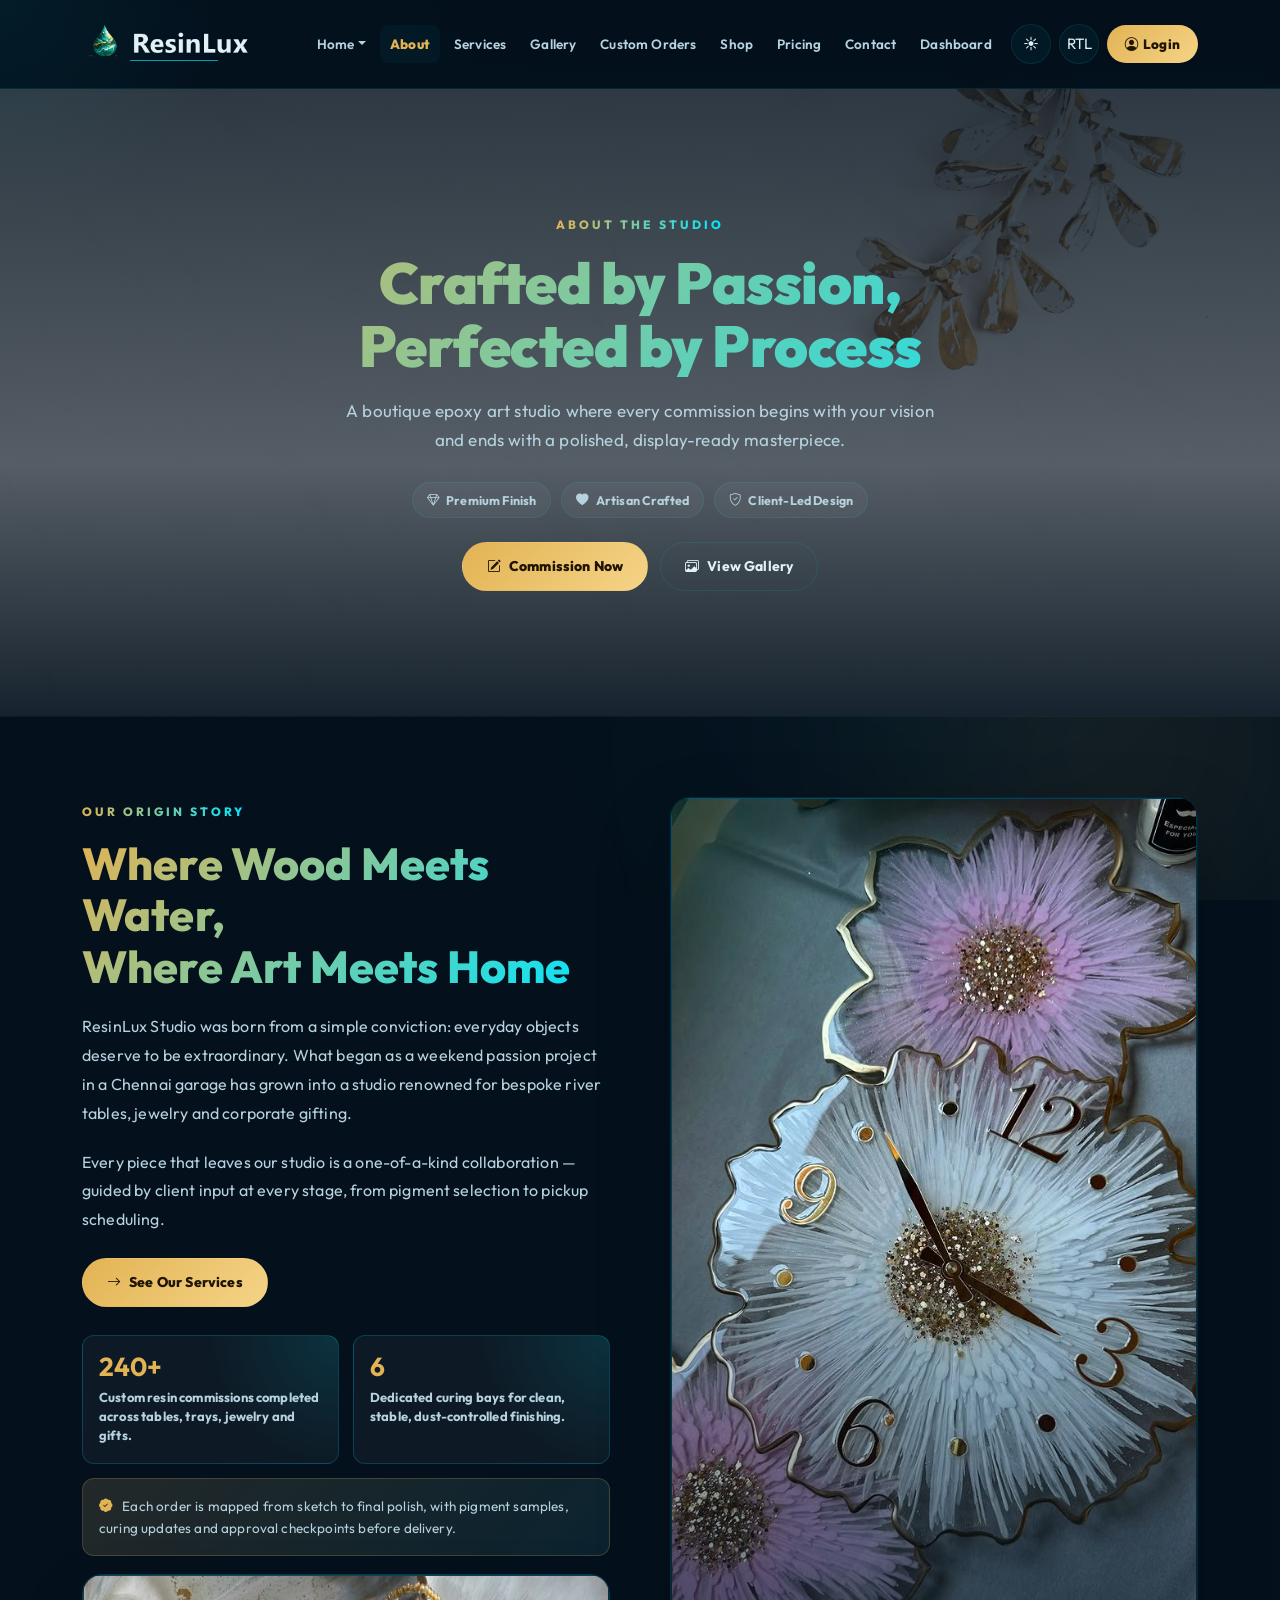
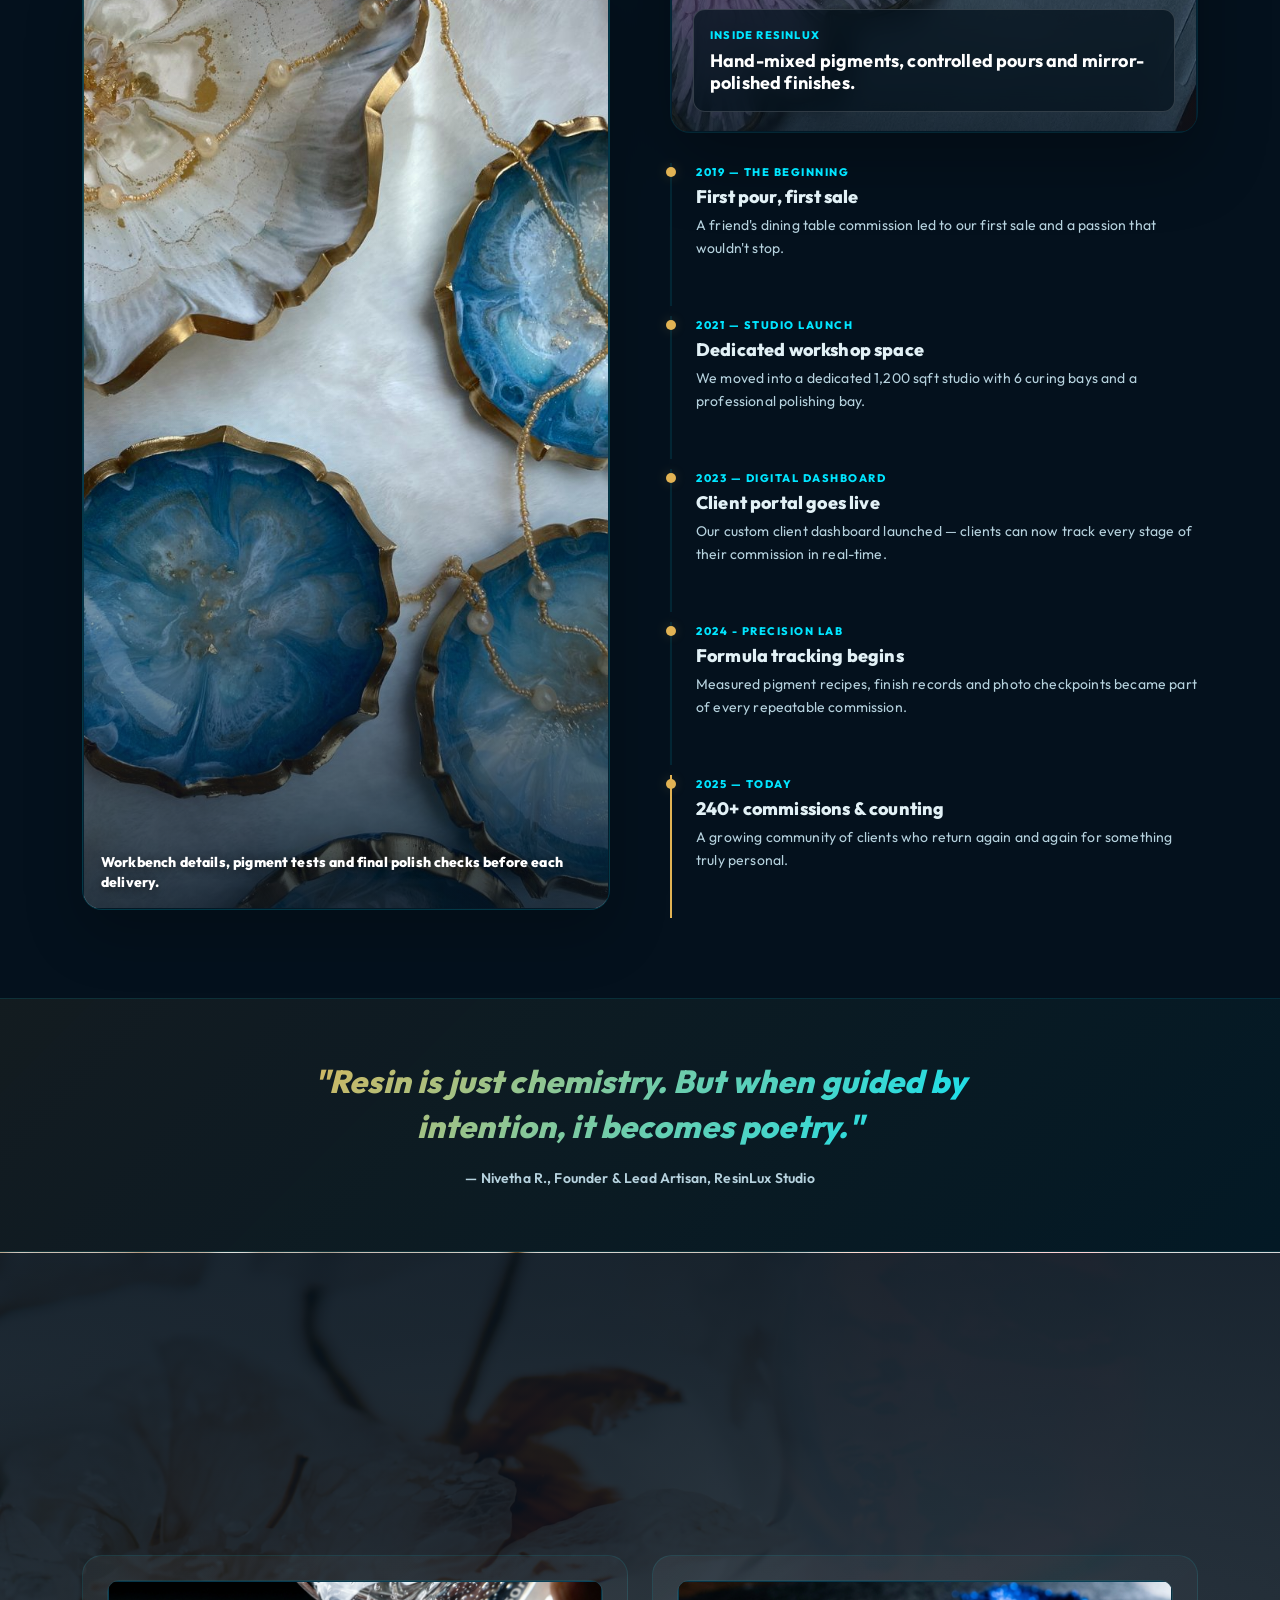
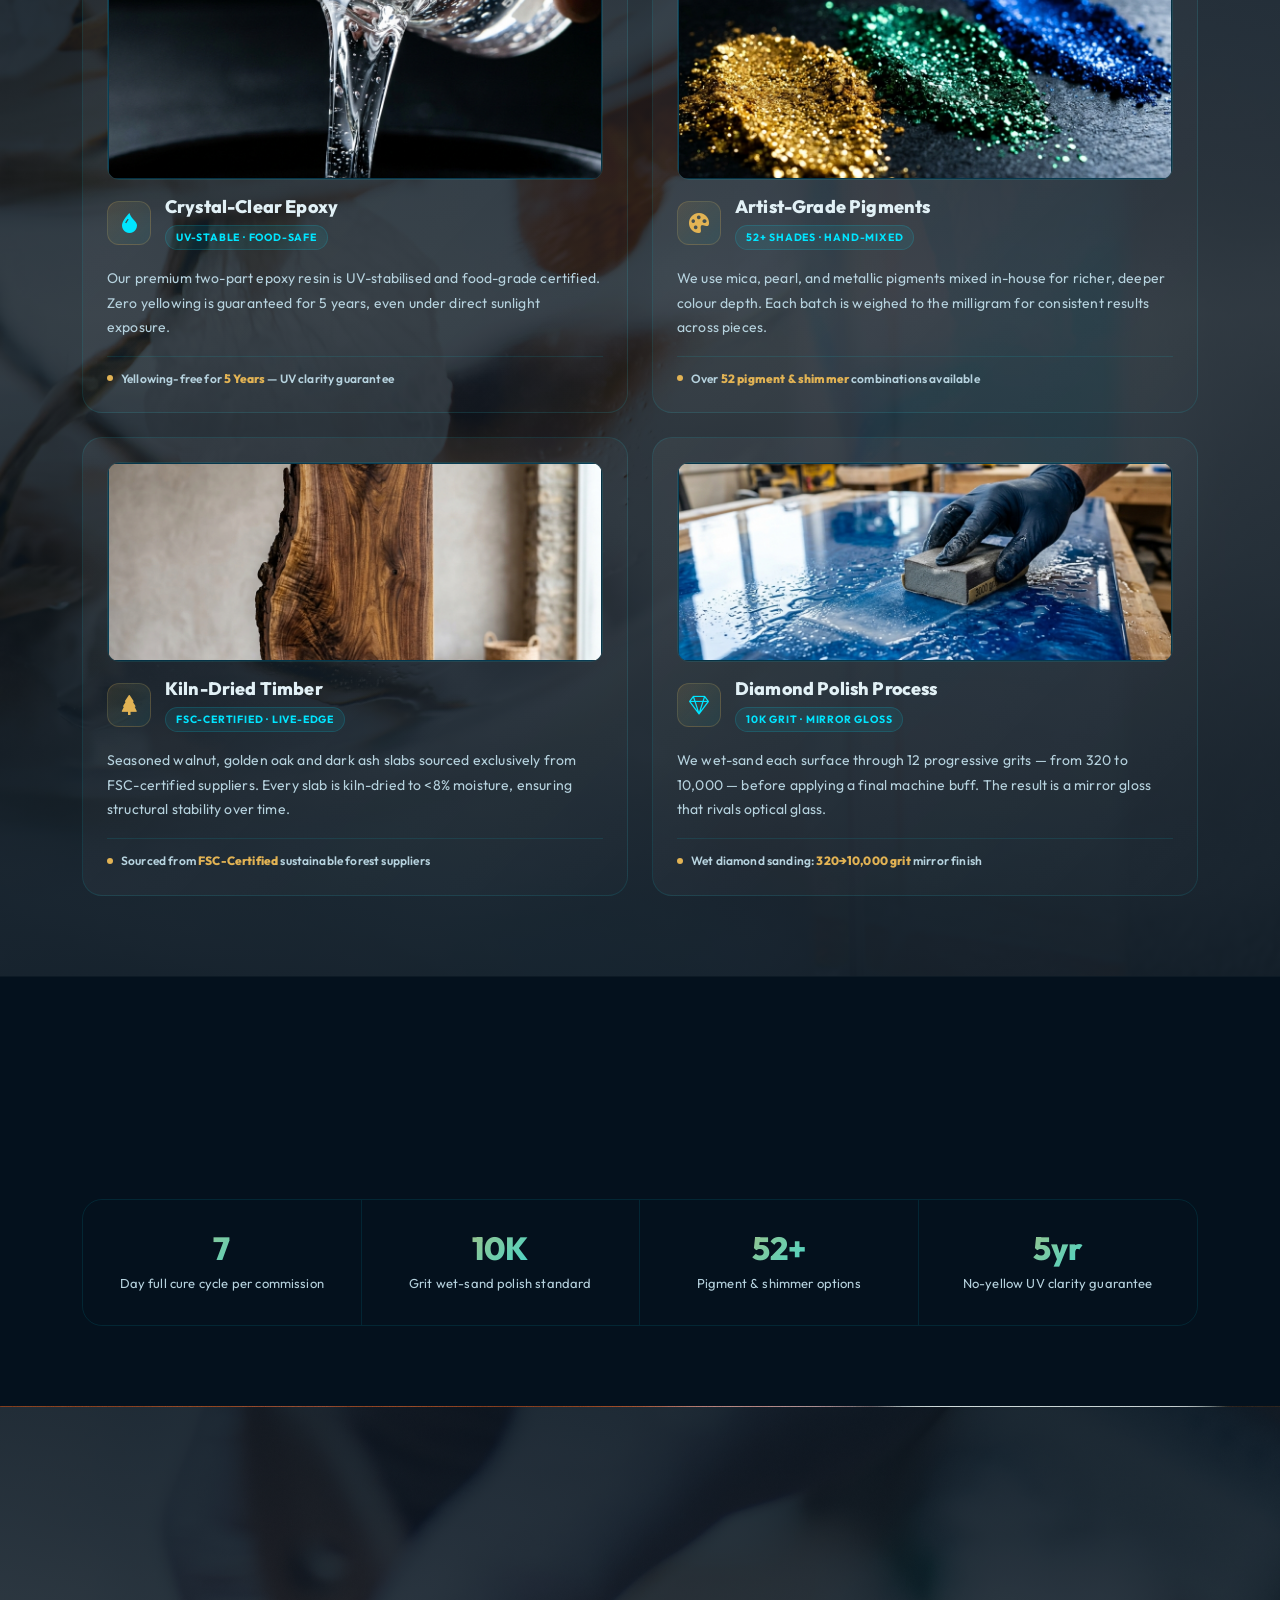
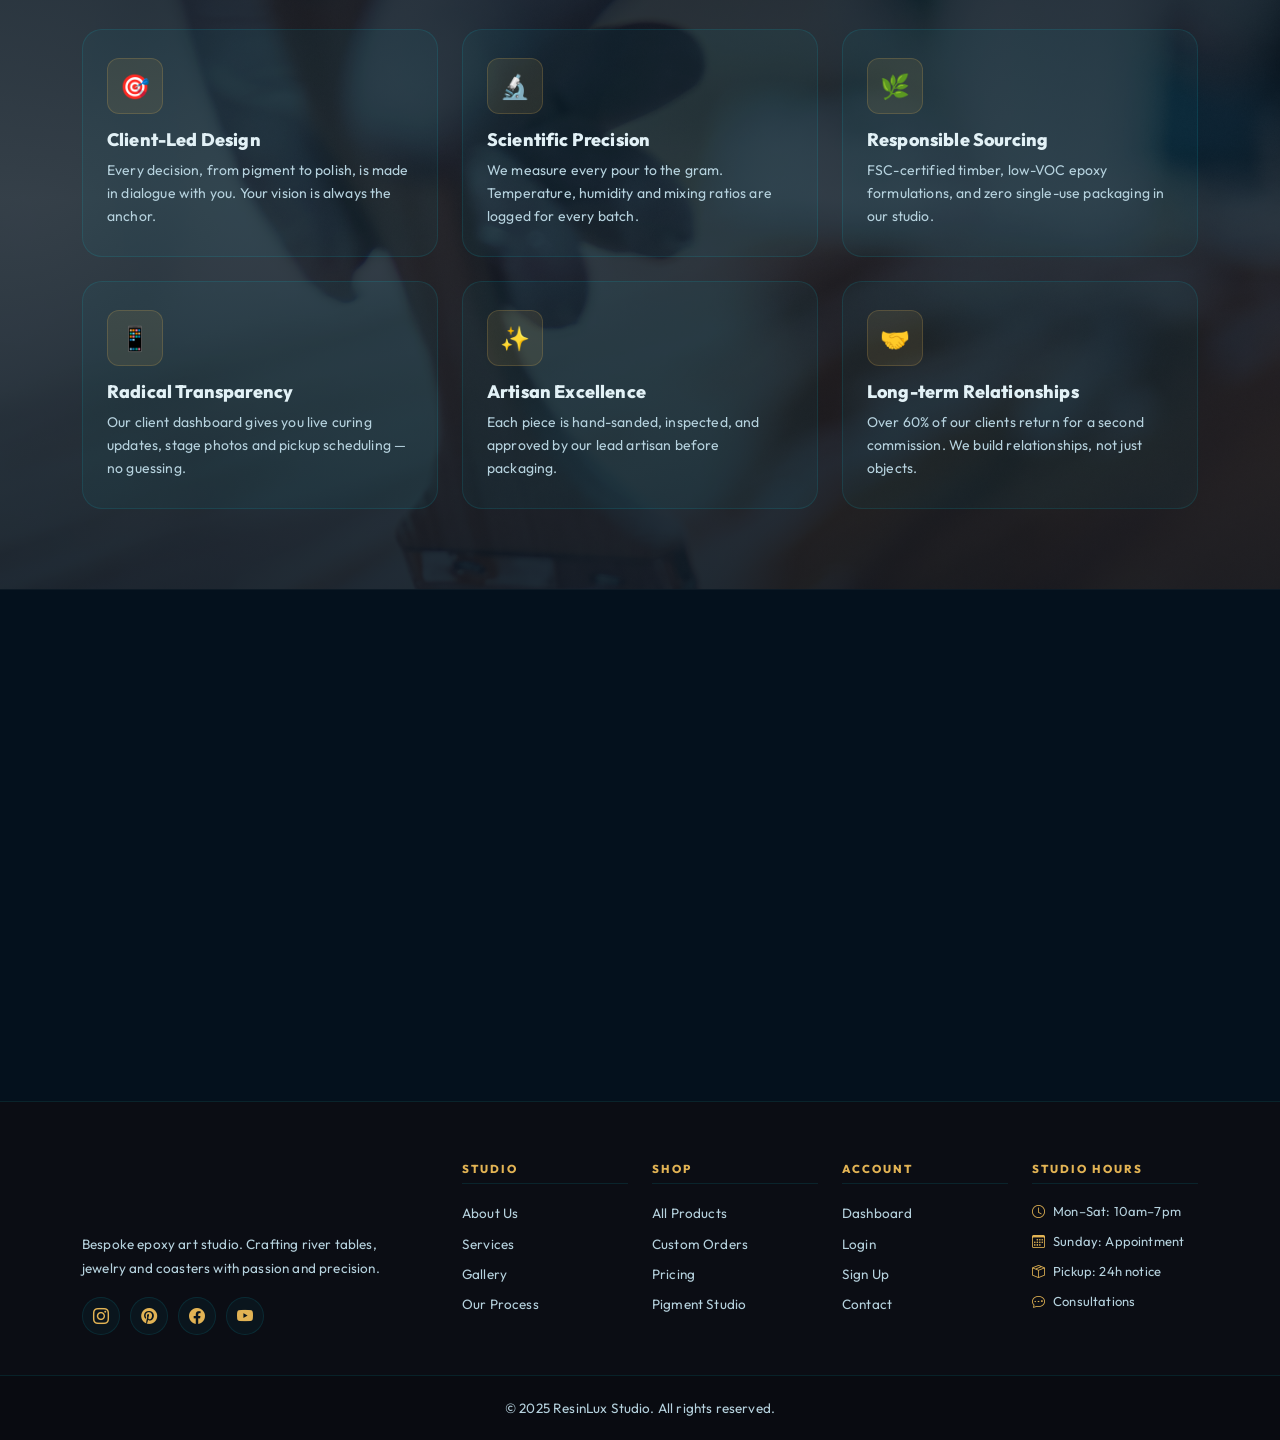
==== commit 75b32983: "changes committed" ====
--- a/about.html
+++ b/about.html
@@ -9,6 +9,7 @@
   <link rel="stylesheet" href="https://cdn.jsdelivr.net/npm/bootstrap@5.3.2/dist/css/bootstrap.min.css">
   <link rel="stylesheet" href="https://cdn.jsdelivr.net/npm/bootstrap-icons@1.11.3/font/bootstrap-icons.min.css">
   <link rel="stylesheet" href="assets/css/resin-theme.css">
+  <script src="assets/js/direction-toggle.js"></script>
   <style>
     /* About-specific: Offset editorial grid */
     .about-story-grid {
@@ -519,6 +520,7 @@
       </ul>
       <div class="rl-nav-actions">
         <button class="rl-icon-btn" id="themeToggle" type="button">☀️</button>
+        <button class="rl-icon-btn" id="dirToggle" type="button" aria-label="Toggle layout direction">RTL</button>
         <a href="login.html" class="rl-login-btn"><i class="bi bi-person-circle me-1"></i> Login</a>
       </div>
     </div>
--- a/assets/css/resin-theme.css
+++ b/assets/css/resin-theme.css
@@ -2076,7 +2076,8 @@
 }
 
 .rl-auth-visual p {
-  color: rgba(255, 255, 255, 0.7);
+  color: rgba(255, 255, 255, 0.7) !important;
+  -webkit-text-fill-color: rgba(255, 255, 255, 0.7) !important;
   font-size: 15px;
   max-width: 400px;
 }
@@ -2102,6 +2103,17 @@
 .rl-auth-form-inner {
   width: 100%;
   max-width: 440px;
+}
+
+.rl-auth-body {
+  padding-top: 0 !important;
+}
+
+@media (min-width: 992px) {
+  .rl-auth-body {
+    height: 100vh !important;
+    overflow: hidden !important;
+  }
 }
 
 @media (max-width: 768px) {
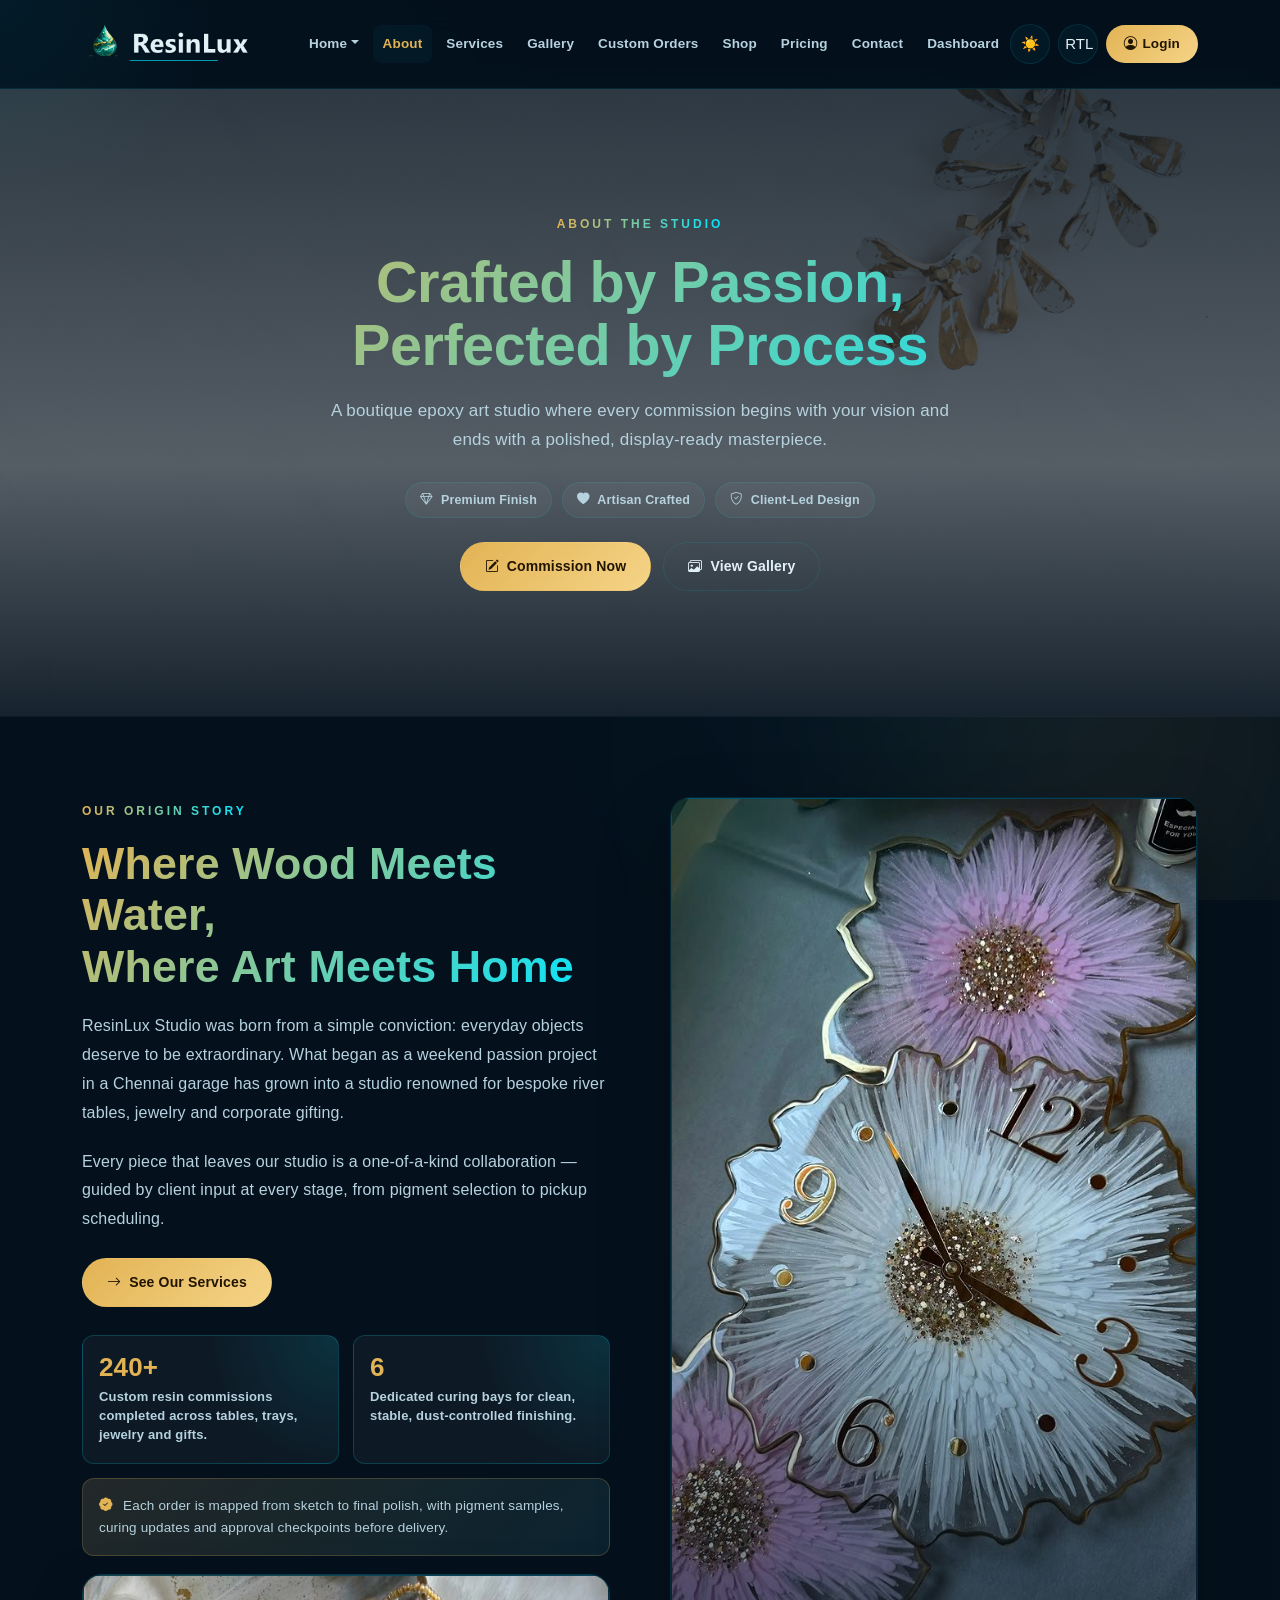
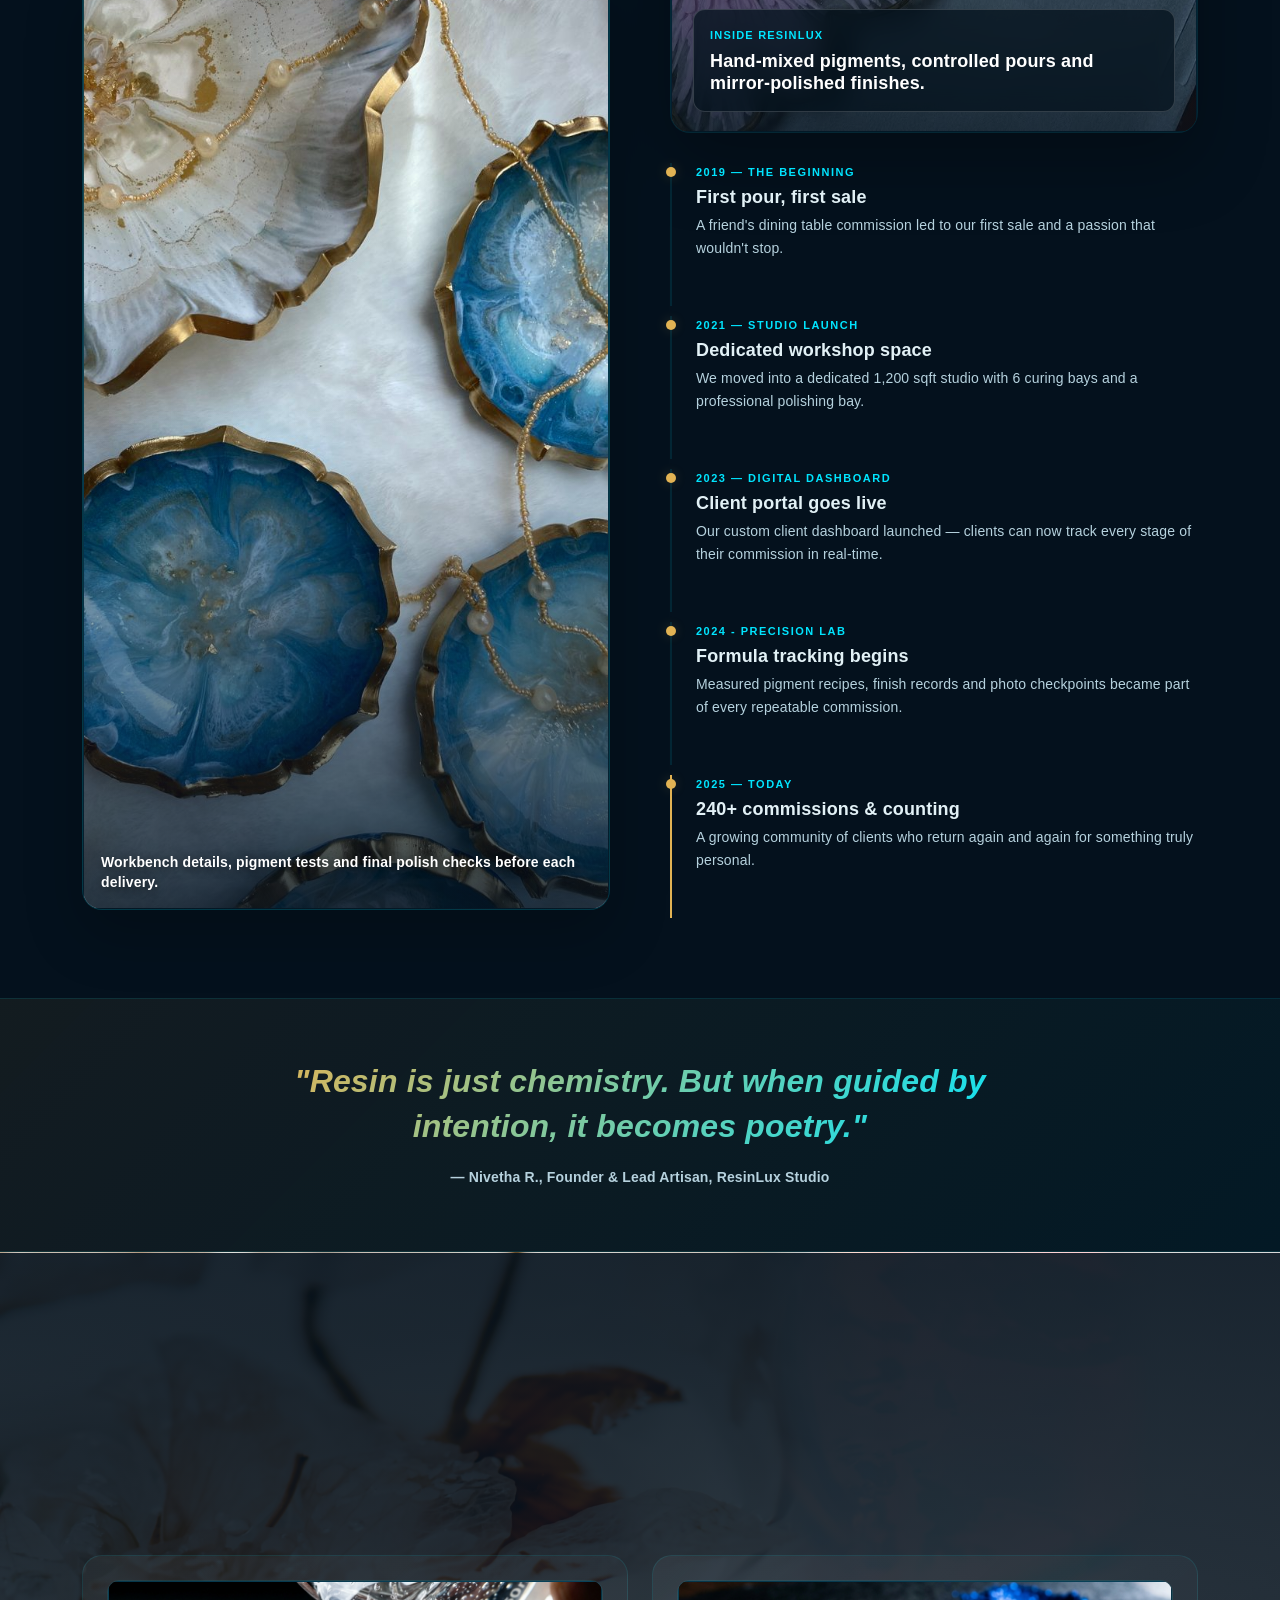
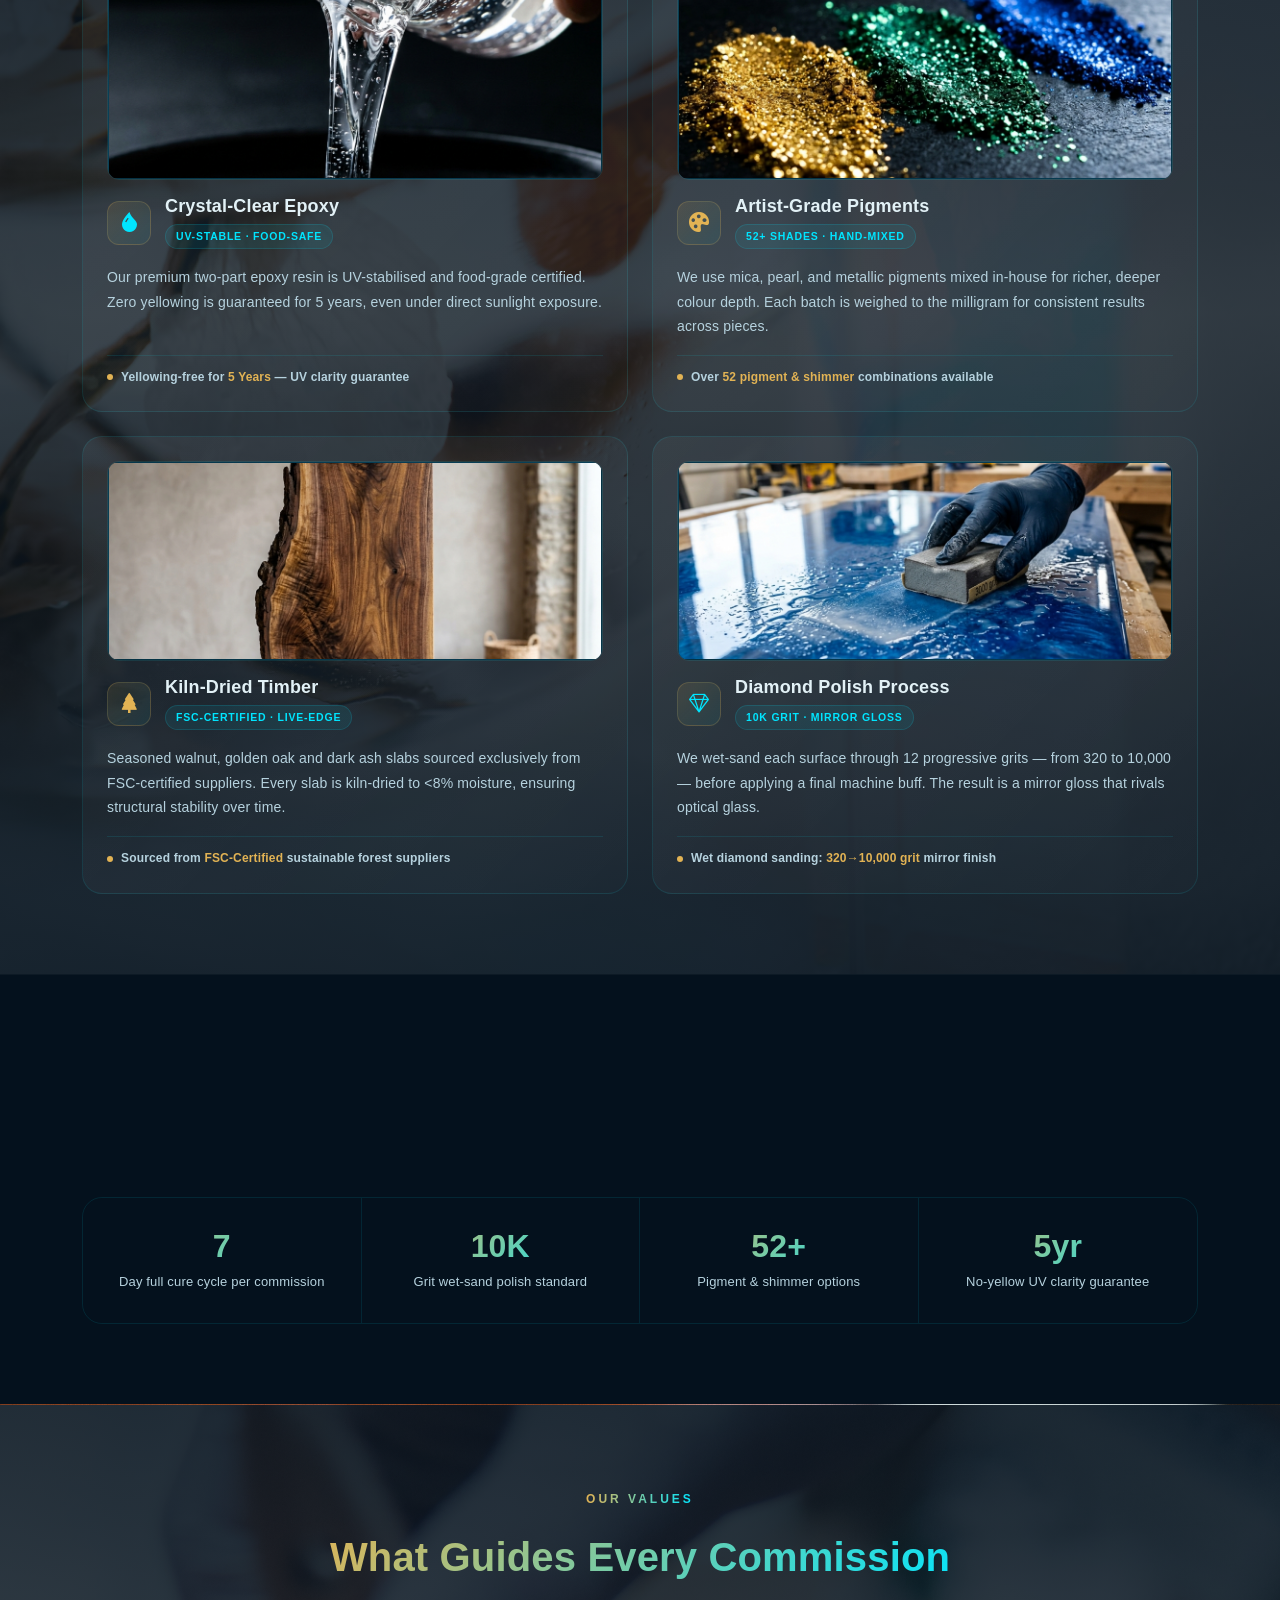
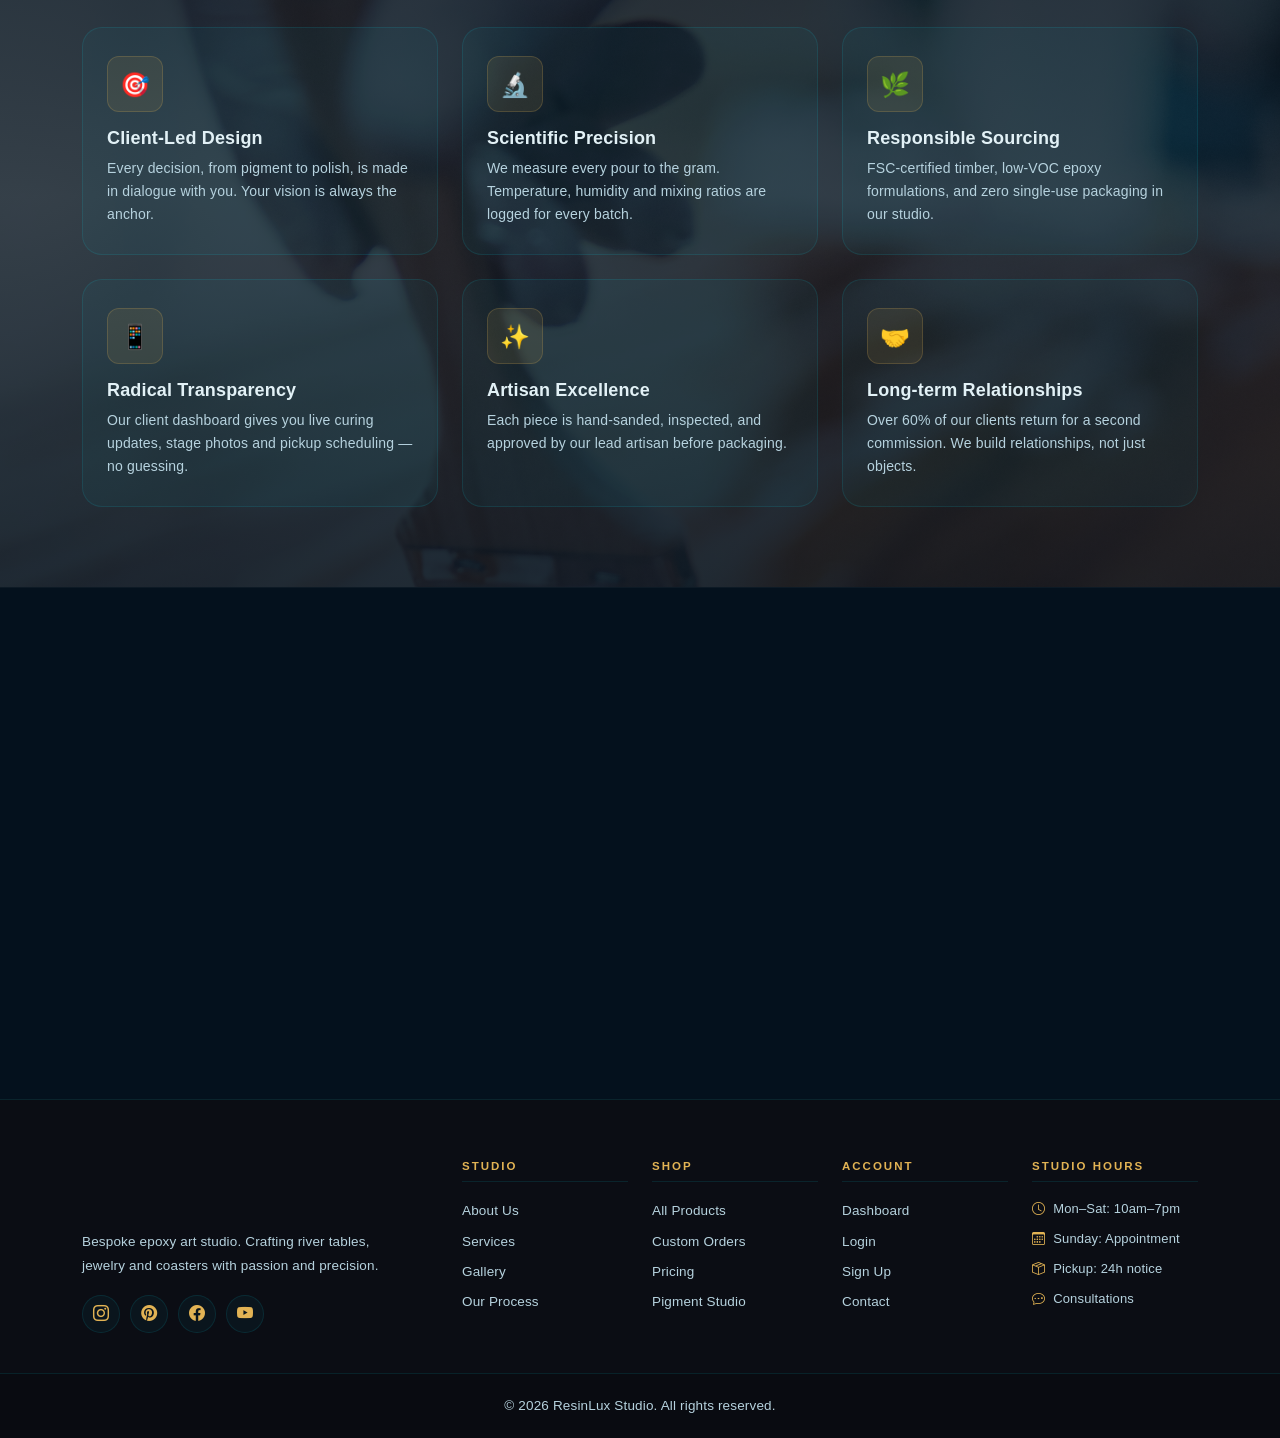
==== commit a4e1a1b4: "bug changes fixed" ====
--- a/about.html
+++ b/about.html
@@ -1,4 +1,4 @@
-﻿<!DOCTYPE html>
+<!DOCTYPE html>
 <html lang="en" dir="ltr">
 <head>
   <meta charset="UTF-8">
@@ -830,7 +830,11 @@
     <div class="row g-4">
       <!-- Brand + Social -->
       <div class="col-12 col-lg-4">
-        <div class="rl-footer-brand"><img src="assets/images/resinlux_logo_lockup.png" alt="ResinLux" width="310" height="90"></div>
+        <div class="rl-footer-brand">
+          <a href="index.html">
+            <img src="assets/images/resinlux_logo_lockup.png" alt="ResinLux" width="310" height="90">
+          </a>
+        </div>
         <p style="max-width:300px;">Bespoke epoxy art studio. Crafting river tables, jewelry and coasters with passion and precision.</p>
         <div class="rl-social mt-3">
           <a href="#" aria-label="Instagram"><i class="bi bi-instagram"></i></a>
@@ -875,7 +879,7 @@
       </div>
     </div>
   </div>
-  <div class="rl-footer-bottom"><p>&copy; 2025 ResinLux Studio. All rights reserved.</p></div>
+  <div class="rl-footer-bottom"><p>&copy; 2026 ResinLux Studio. All rights reserved.</p></div>
 </footer>
 
 <script src="https://cdn.jsdelivr.net/npm/bootstrap@5.3.2/dist/js/bootstrap.bundle.min.js"></script>
--- a/assets/css/resin-theme.css
+++ b/assets/css/resin-theme.css
@@ -3,6 +3,31 @@
  * Works alongside Bootstrap 5.3
  * Dark-luxury aesthetic: deep navy, bioluminescent cyan, shoreline gold
  */
+
+/* ================================================
+   Common Full-Width Hero Pattern
+   ================================================ */
+.rl-hero {
+  position: relative;
+  min-height: 70vh;
+  display: flex;
+  align-items: center;
+  justify-content: center;
+  background-size: cover;
+  background-position: center;
+  background-repeat: no-repeat;
+  overflow: hidden;
+}
+
+.rl-hero-video {
+  position: absolute;
+  top: 0;
+  left: 0;
+  width: 100%;
+  height: 100%;
+  object-fit: cover;
+  pointer-events: none;
+}
 
 /* ================================================
    Google Fonts
@@ -190,6 +215,7 @@
   color: var(--rl-muted) !important;
   padding: 8px 10px !important;
   border-radius: 8px;
+  white-space: nowrap;
   transition: color 0.2s, background 0.2s;
 }
 
@@ -287,6 +313,55 @@
   transform: translateY(-2px);
   box-shadow: 0 10px 24px var(--rl-gold-glow);
   color: #211400 !important;
+}
+
+/* Tablet landscape: keep the full header aligned without wrapping long nav items. */
+@media (min-width: 992px) and (max-width: 1199.98px) {
+  .rl-navbar > .container {
+    max-width: 100%;
+    padding-left: 22px;
+    padding-right: 22px;
+  }
+
+  .rl-brand img {
+    height: 50px;
+    max-height: 50px;
+  }
+
+  .rl-navbar .navbar-collapse {
+    min-width: 0;
+  }
+
+  .rl-navbar .navbar-nav {
+    gap: 0 !important;
+    flex-shrink: 1;
+    min-width: 0;
+  }
+
+  .rl-navbar .nav-item {
+    flex-shrink: 1;
+  }
+
+  .rl-nav-link {
+    font-size: 12.5px;
+    padding: 7px 6px !important;
+  }
+
+  .rl-nav-actions {
+    gap: 6px;
+    flex-shrink: 0;
+  }
+
+  .rl-icon-btn {
+    width: 38px;
+    height: 38px;
+    font-size: 13px;
+  }
+
+  .rl-login-btn {
+    padding: 8px 14px;
+    font-size: 12.5px;
+  }
 }
 
 /* Mobile navbar panel */
@@ -483,7 +558,6 @@
   /* Reduced opacity so the hero background image stays vivid, not misty */
   background: linear-gradient(180deg, rgba(245, 248, 250, 0.28) 0%, rgba(245, 248, 250, 0.12) 50%, rgba(245, 248, 250, 0.42) 100%);
 }
-
 .rl-hero-inner {
   position: relative;
   z-index: 2;
@@ -1016,6 +1090,8 @@
   padding: 30px 24px;
   position: relative;
   overflow: hidden;
+  display: flex;
+  flex-direction: column;
   transition: all 0.35s ease;
 }
 
@@ -1044,6 +1120,8 @@
 .rl-step p {
   color: var(--rl-muted);
   font-size: 14px;
+  line-height: 1.65;
+  min-height: 70px;
   margin: 0;
 }
 
@@ -1057,6 +1135,10 @@
   .rl-steps {
     grid-template-columns: 1fr;
     gap: 16px;
+  }
+
+  .rl-step p {
+    min-height: 0;
   }
 }
 
@@ -2050,7 +2132,9 @@
   background-position: center;
   display: flex;
   flex-direction: column;
-  justify-content: flex-end;
+  justify-content: center;
+  align-items: center;
+  text-align: center;
   padding: 50px;
   min-height: 500px;
 }
@@ -2064,15 +2148,27 @@
 .rl-auth-visual-content {
   position: relative;
   z-index: 1;
+  width: 100%;
+}
+
+.rl-auth-visual-content a {
+  justify-content: center !important;
+}
+
+.rl-auth-visual-details {
+  justify-content: center !important;
+  align-items: center !important;
 }
 
 .rl-auth-visual h2 {
   font-size: 36px;
-  color: white;
+  color: var(--rl-gold); /* Fallback color for browsers that don't support text clipping */
   margin-bottom: 12px;
   background: linear-gradient(135deg, var(--rl-gold), var(--rl-cyan));
+  background-clip: text;
   -webkit-background-clip: text;
   -webkit-text-fill-color: transparent;
+  display: block; /* Ensure block layout for clipping */
 }
 
 .rl-auth-visual p {
@@ -2080,6 +2176,28 @@
   -webkit-text-fill-color: rgba(255, 255, 255, 0.7) !important;
   font-size: 15px;
   max-width: 400px;
+  margin-left: auto;
+  margin-right: auto;
+}
+
+body.light-mode .rl-auth-visual-overlay {
+  background:
+    linear-gradient(to top, rgba(8, 22, 36, 0.92) 0%, rgba(8, 22, 36, 0.66) 58%, rgba(8, 22, 36, 0.5) 100%),
+    radial-gradient(circle at 50% 48%, rgba(0, 109, 119, 0.18), transparent 42%);
+}
+
+body.light-mode .rl-auth-visual h2 {
+  background: linear-gradient(135deg, #f5d487 0%, #6ff3ff 55%, #ffffff 100%);
+  background-clip: text;
+  -webkit-background-clip: text;
+  color: #f5d487;
+  -webkit-text-fill-color: transparent;
+  text-shadow: 0 12px 34px rgba(0, 0, 0, 0.42);
+}
+
+body.light-mode .rl-auth-visual p {
+  color: rgba(255, 255, 255, 0.86) !important;
+  -webkit-text-fill-color: rgba(255, 255, 255, 0.86) !important;
 }
 
 .rl-auth-logo {
@@ -2109,6 +2227,15 @@
   padding-top: 0 !important;
 }
 
+/* Custom Checkbox Styling */
+.rl-checkbox-container input:checked ~ .rl-checkbox-box {
+  border-color: var(--rl-gold) !important;
+  background: rgba(226, 179, 84, 0.1) !important;
+}
+.rl-checkbox-container input:checked ~ .rl-checkbox-box i {
+  opacity: 1 !important;
+}
+
 @media (min-width: 992px) {
   .rl-auth-body {
     height: 100vh !important;
@@ -2116,22 +2243,68 @@
   }
 }
 
-@media (max-width: 768px) {
+@media (max-width: 991.98px) {
   .rl-auth-page {
     grid-template-columns: 1fr;
+    display: flex;
+    flex-direction: column;
+    min-height: 100vh;
   }
 
   .rl-auth-visual {
-    display: none;
+    display: flex !important;
+    min-height: 220px;
+    padding: 30px 20px;
+    justify-content: center;
+    align-items: center;
+    text-align: center;
+  }
+
+  .rl-auth-visual-overlay {
+    background: linear-gradient(180deg, rgba(4, 17, 29, 0.6) 0%, rgba(4, 17, 29, 0.85) 100%);
+  }
+
+  .rl-auth-visual-content {
+    display: flex;
+    flex-direction: column;
+    align-items: center;
+  }
+
+  .rl-auth-visual-content a {
+    margin-bottom: 12px !important;
+  }
+
+  .rl-auth-visual h2 {
+    font-size: 24px;
+    margin-bottom: 6px;
+  }
+
+  .rl-auth-visual p {
+    font-size: 13.5px;
+    margin: 0 auto;
+    max-width: 480px;
+  }
+
+  .rl-auth-visual-details {
+    display: none !important;
   }
 
   .rl-auth-form-panel {
-    padding: 40px 24px;
+    padding: 32px 20px;
+    flex: 1;
   }
 
   .rl-auth-logo {
-    height: 58px !important;
-    max-height: 58px;
+    height: 52px !important;
+    max-height: 52px;
+  }
+}
+
+@media (max-width: 1024px) {
+  .rl-auth-visual p {
+    text-align: center !important;
+    margin-left: auto !important;
+    margin-right: auto !important;
   }
 }
 
@@ -2175,6 +2348,13 @@
   border: 0;
   background: transparent;
   object-fit: contain;
+}
+
+.rl-footer-brand a,
+.rl-footer-brand a:hover {
+  display: inline-block;
+  padding: 0 !important;
+  transition: none !important;
 }
 
 .rl-footer h5 {
@@ -4264,3 +4444,25 @@
     font-size: 12px;
   }
 }
+
+/* Home 1 testimonials: keep quote and author lines aligned across the three cards. */
+.rl-testimonial-card {
+  justify-content: flex-start;
+}
+
+.rl-testimonial-card p:first-of-type {
+  line-height: 1.65;
+  min-height: 70px;
+  margin-bottom: 0;
+}
+
+.rl-testimonial-card p:last-of-type {
+  margin-top: auto !important;
+  padding-top: 12px;
+}
+
+@media (max-width: 767.98px) {
+  .rl-testimonial-card p:first-of-type {
+    min-height: 0;
+  }
+}
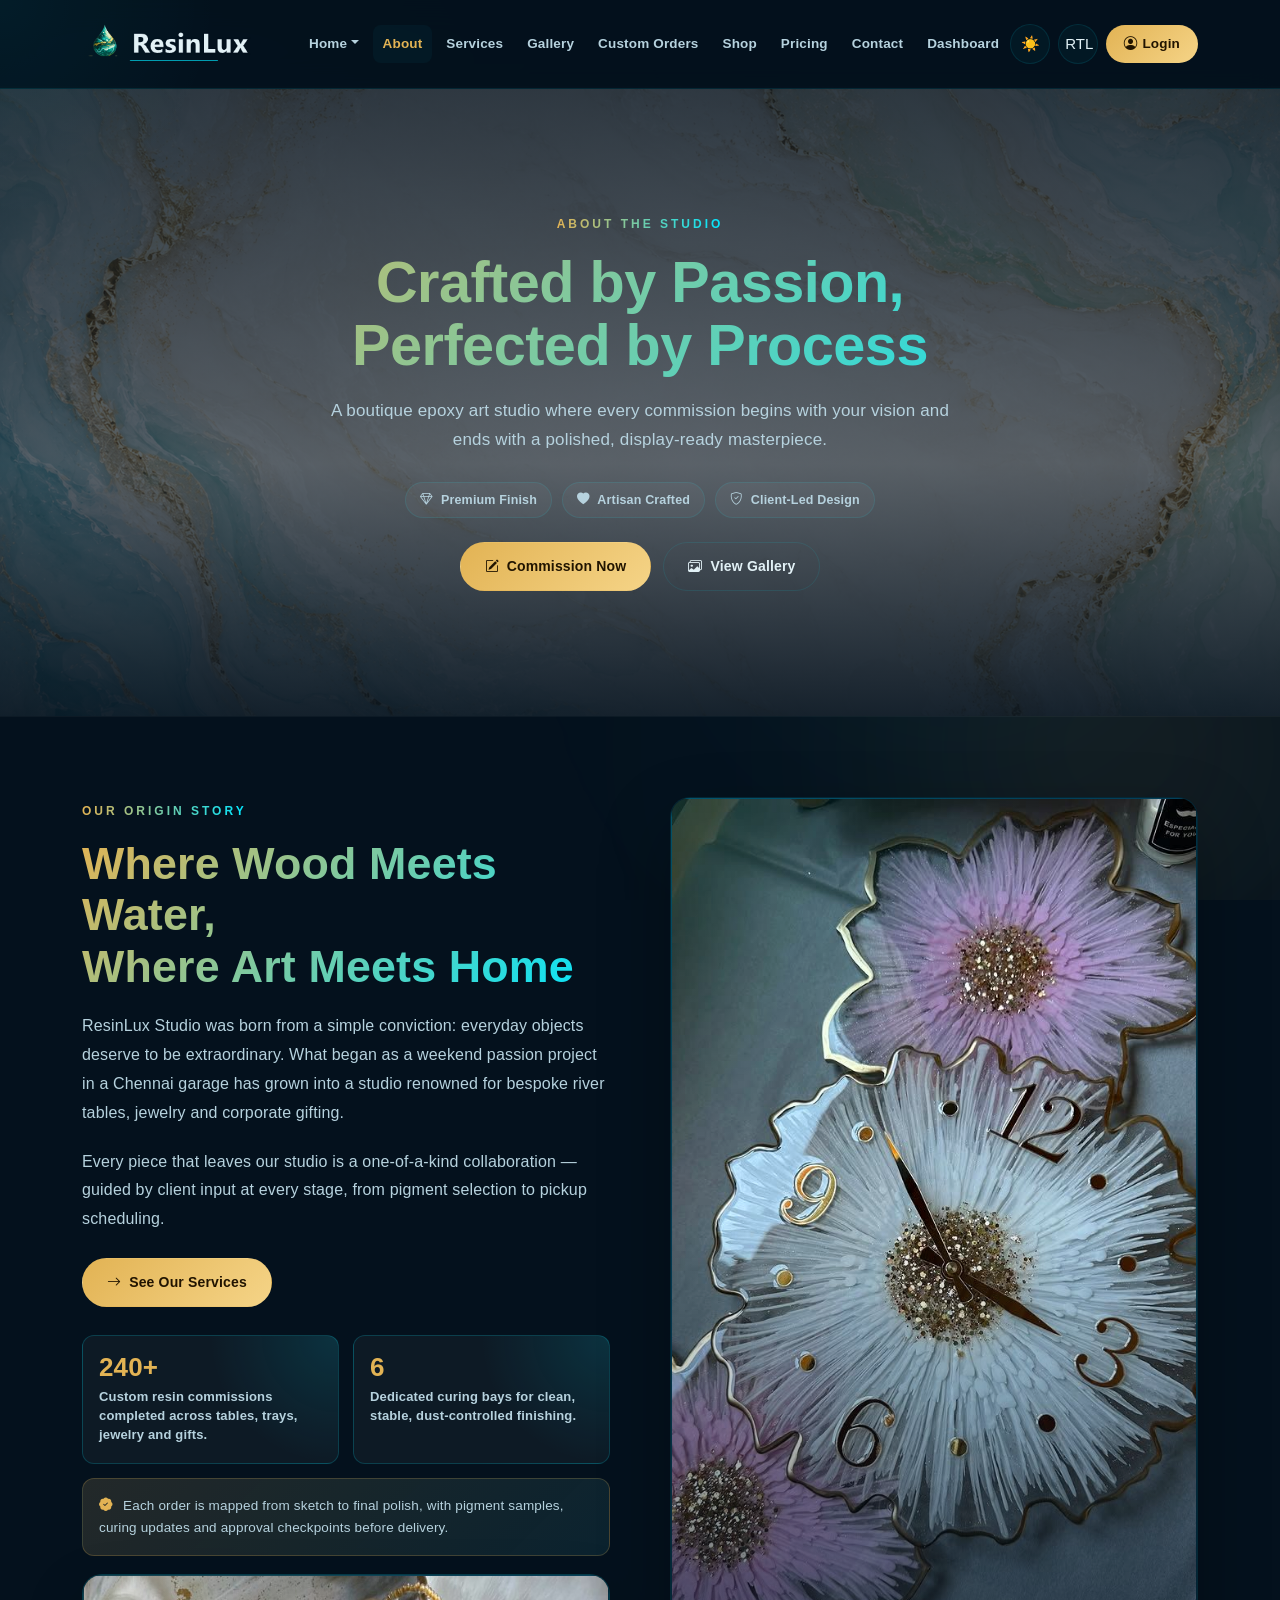
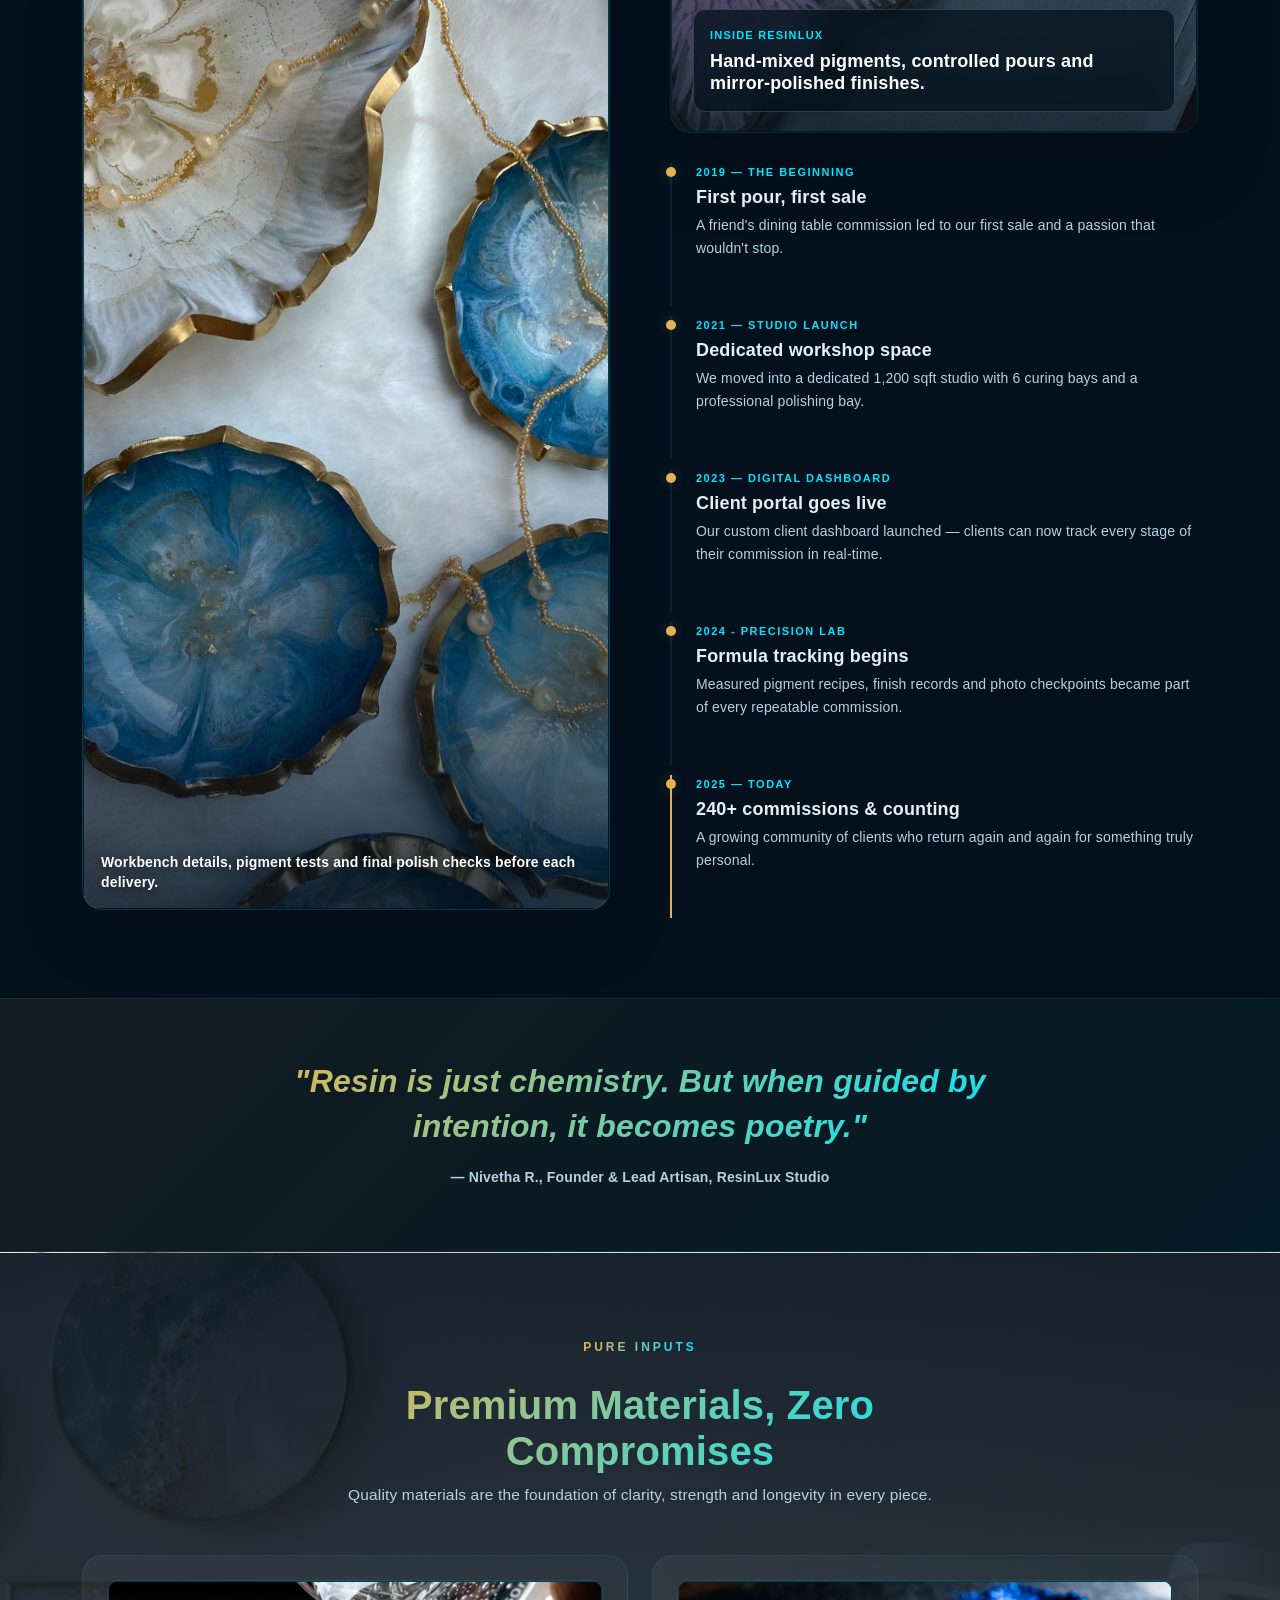
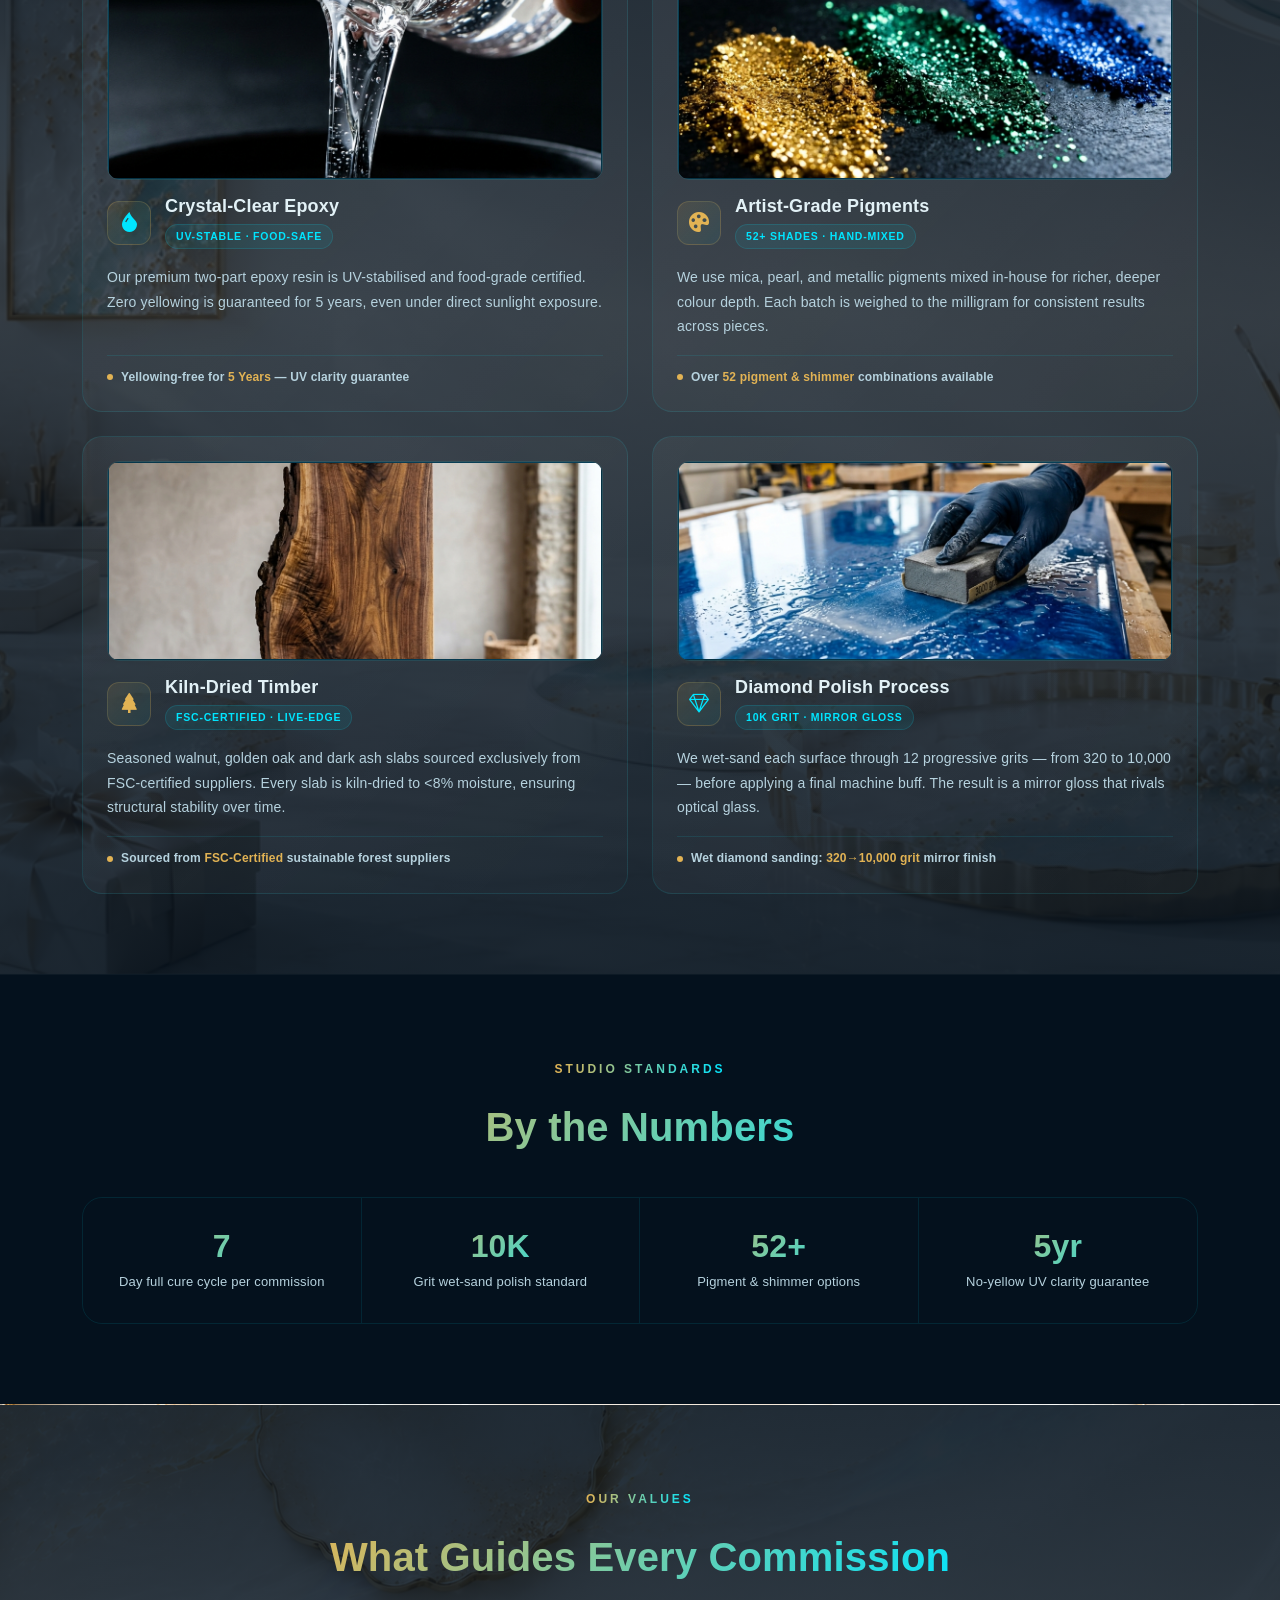
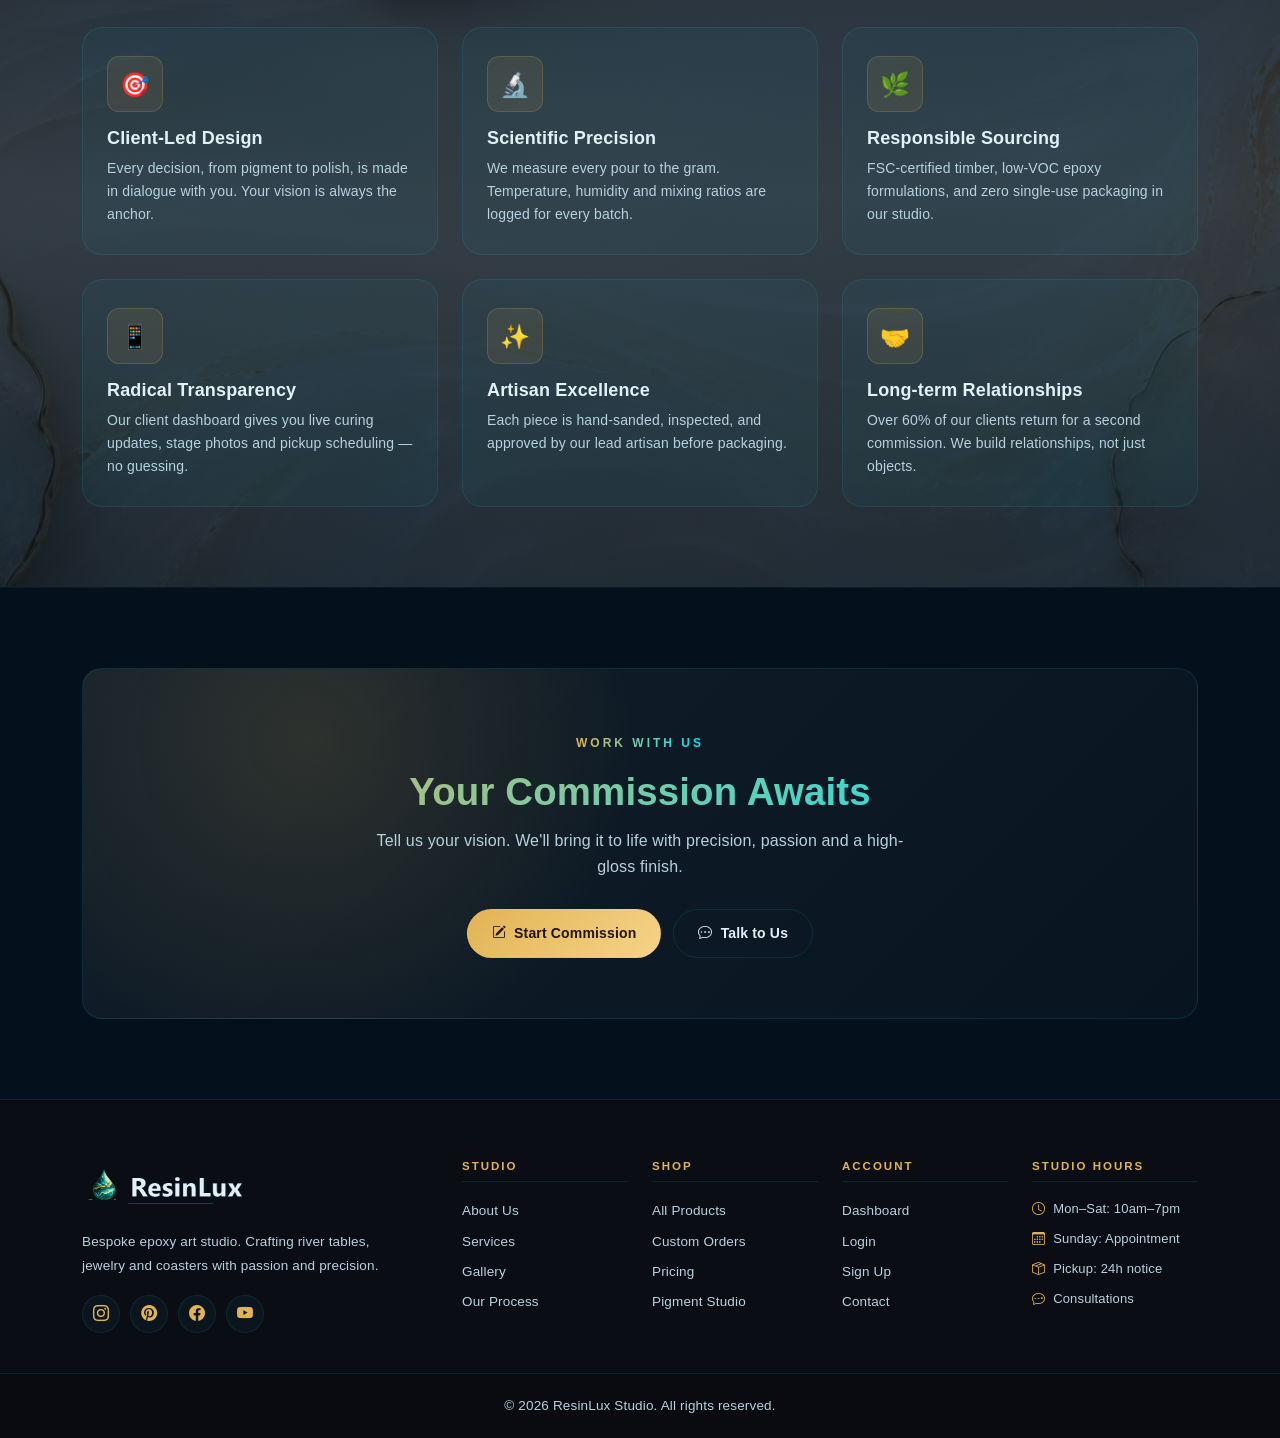
==== commit 0b7aa8ab: "bugs fixed" ====
--- a/about.html
+++ b/about.html
@@ -530,7 +530,7 @@
 <main>
 
 <!-- HERO -->
-<section class="rl-hero" style="background-image: url('assets/images/about-hero.jpg');">
+<section class="rl-hero" style="background-image: url('assets/images/about-hero.png');">
   <div class="rl-hero-overlay"></div>
   <div class="container rl-hero-inner text-center">
     <span class="rl-eyebrow">About The Studio</span>
@@ -627,7 +627,7 @@
 </div>
 
 <!-- MATERIAL CARDS — Premium Materials, Zero Compromises -->
-<section class="rl-section rl-section-bg-process" style="background-image: url('assets/images/home-river-table.jpg');">
+<section class="rl-section rl-section-bg-process" style="background-image: url('assets/images/about_page_bg.png');">
   <div class="container">
     <div class="rl-section-title">
       <span class="rl-eyebrow">Pure Inputs</span>
@@ -754,7 +754,7 @@
 </section>
 
 <!-- VALUES GRID -->
-<section class="rl-section rl-section-bg-testimonials" style="background-image: url('assets/images/home-coasters.jpg');">
+<section class="rl-section rl-section-bg-testimonials" style="background-image: url('assets/images/home-hero.png');">
   <div class="container">
     <div class="rl-section-title">
       <span class="rl-eyebrow">Our Values</span>
--- a/assets/css/resin-theme.css
+++ b/assets/css/resin-theme.css
@@ -1017,6 +1017,7 @@
   background: linear-gradient(135deg, var(--rl-gold), var(--rl-cyan));
   -webkit-background-clip: text;
   -webkit-text-fill-color: transparent;
+  white-space: nowrap;
 }
 
 .rl-stat-label {
@@ -1031,13 +1032,24 @@
   .rl-stats-strip {
     gap: 16px;
   }
+  .rl-stat-number {
+    font-size: 32px;
+  }
+}
+
+@media (min-width: 769px) and (max-width: 1024px) {
+  .rl-stat-label {
+    min-height: 38px;
+    display: flex;
+    align-items: center;
+    justify-content: center;
+  }
 }
 
 @media (max-width: 768px) {
   .rl-stats-strip {
     grid-template-columns: repeat(2, 1fr);
   }
-
   .rl-stat-number {
     font-size: 38px;
   }
@@ -1349,6 +1361,22 @@
 
   .rl-split p {
     font-size: 13.5px;
+  }
+}
+
+/* ================================================
+   Pigment Swatch Circles (Home 2)
+   ================================================ */
+.rl-pigment-circles {
+  display: flex;
+  flex-wrap: wrap;
+  gap: 10px;
+  margin: 20px 0 24px;
+}
+
+@media (max-width: 991px) {
+  .rl-pigment-circles {
+    justify-content: center;
   }
 }
 
@@ -2643,13 +2671,15 @@
 /* Cursor spotlight */
 .rl-spotlight {
   position: fixed;
+  top: 0;
+  left: 0;
   width: 440px;
   height: 440px;
   border-radius: 50%;
   background: radial-gradient(circle, rgba(0, 229, 255, 0.055) 0%, transparent 70%);
   pointer-events: none;
   z-index: 9999;
-  transform: translate(-50%, -50%);
+  transform: translate3d(-50%, -50%, 0);
   mix-blend-mode: screen;
 }
 
@@ -2661,27 +2691,26 @@
 /* Click ripple */
 .rl-ripple {
   position: absolute;
+  width: 100px;
+  height: 100px;
   border: 2px solid var(--rl-cyan);
   border-radius: 50%;
   pointer-events: none;
   z-index: 99999;
-  transform: translate(-50%, -50%);
-  animation: rl-ripple-out 0.8s cubic-bezier(0.1, 0.8, 0.3, 1) forwards;
+  transform: translate3d(-50%, -50%, 0) scale(0);
+  animation: rl-ripple-out 0.6s cubic-bezier(0.1, 0.8, 0.3, 1) forwards;
   box-shadow: 0 0 14px rgba(0, 229, 255, 0.28);
 }
 
 @keyframes rl-ripple-out {
   0% {
-    width: 0;
-    height: 0;
+    transform: translate3d(-50%, -50%, 0) scale(0);
     opacity: 1;
   }
 
   100% {
-    width: 240px;
-    height: 240px;
+    transform: translate3d(-50%, -50%, 0) scale(2.4);
     opacity: 0;
-    border-width: 0.5px;
   }
 }
 
@@ -3816,23 +3845,25 @@
 .rl-nav-overlay {
   position: fixed;
   inset: 0;
-  background: rgba(0, 0, 0, 0);
-  backdrop-filter: blur(0px);
-  -webkit-backdrop-filter: blur(0px);
+  background: rgba(0, 0, 0, 0.52);
+  opacity: 0;
   z-index: 1028;
   pointer-events: none;
-  transition: background 0.35s ease, backdrop-filter 0.35s ease;
+  transition: opacity 0.28s ease;
 }
 
 .rl-nav-overlay.rl-overlay-active {
-  background: rgba(0, 0, 0, 0.52);
-  backdrop-filter: blur(8px);
-  -webkit-backdrop-filter: blur(8px);
+  opacity: 1;
   pointer-events: all;
 }
 
 /* ── Custom Mobile Drawer (replaces Bootstrap collapse) ── */
 @media (max-width: 991.98px) {
+  .rl-toggler {
+    position: relative;
+    z-index: 1035 !important;
+  }
+
   #rlNav {
     /* Override Bootstrap collapse */
     display: flex !important;
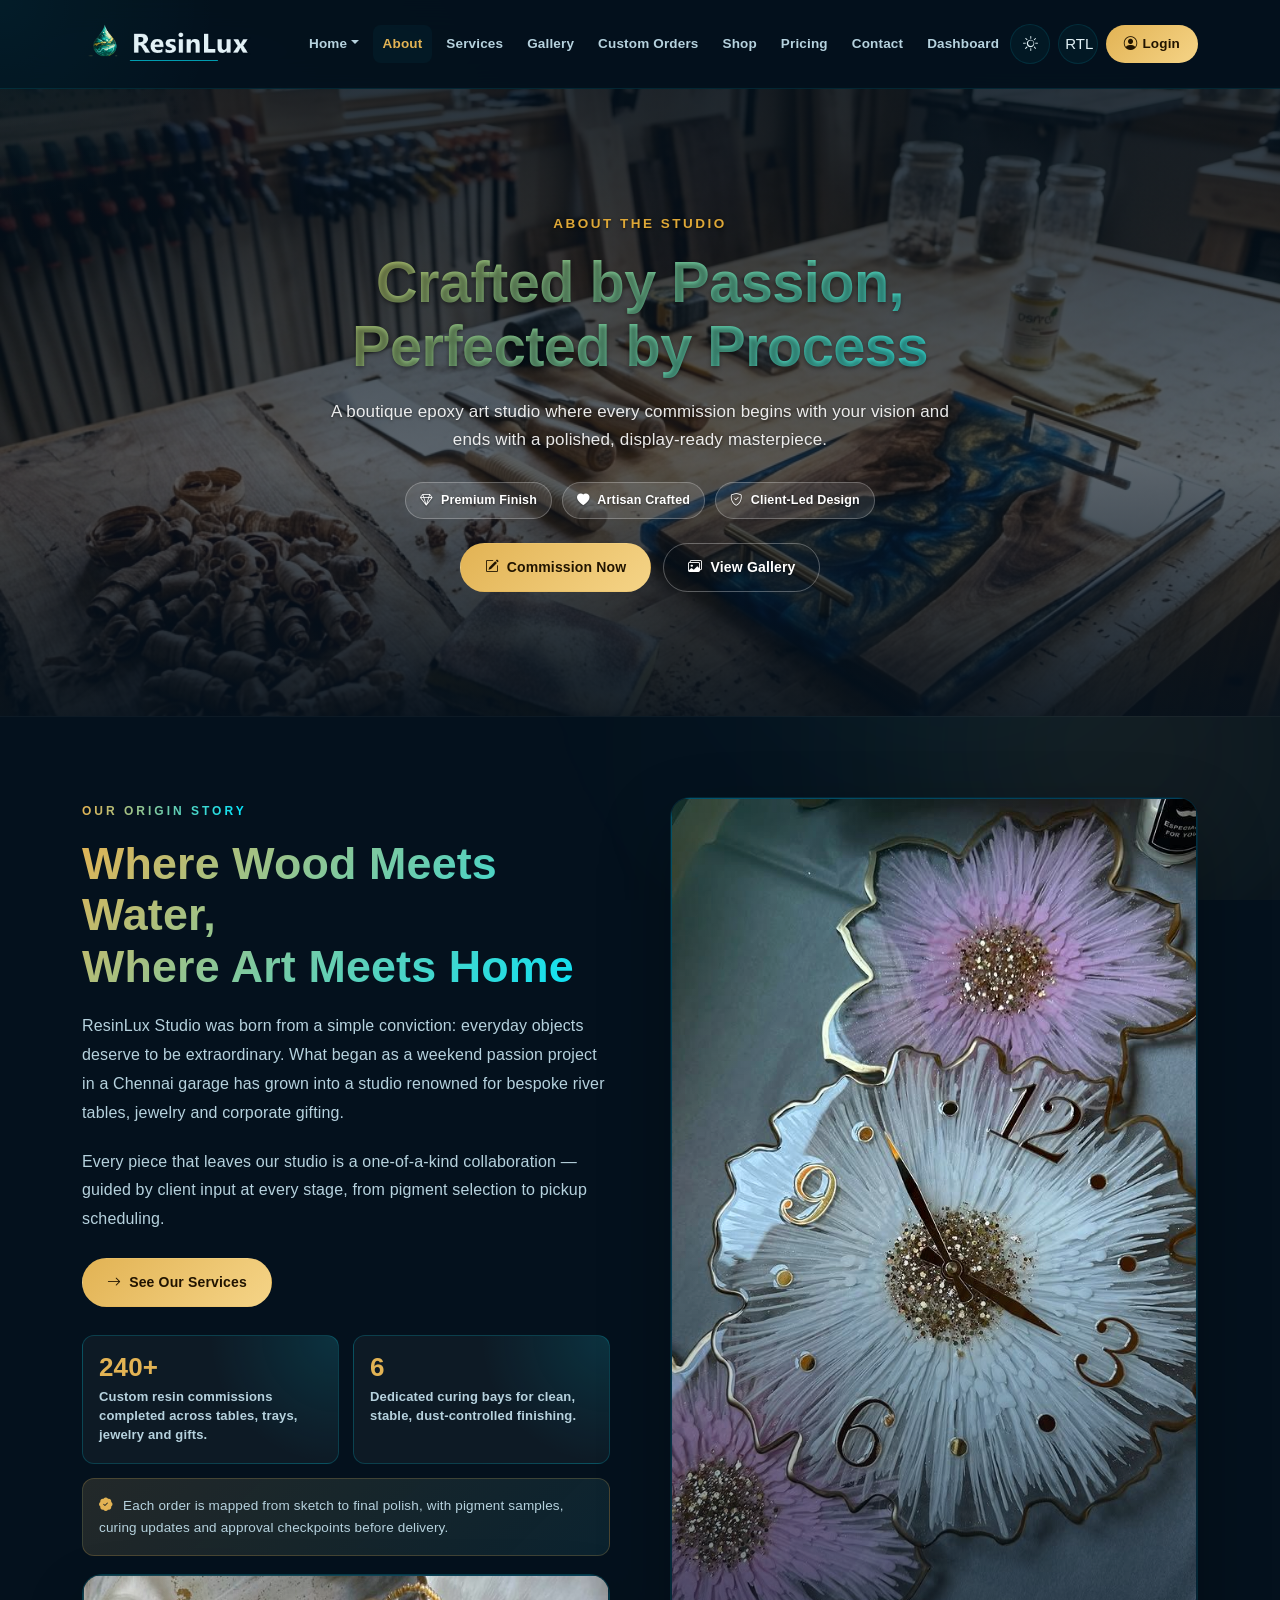
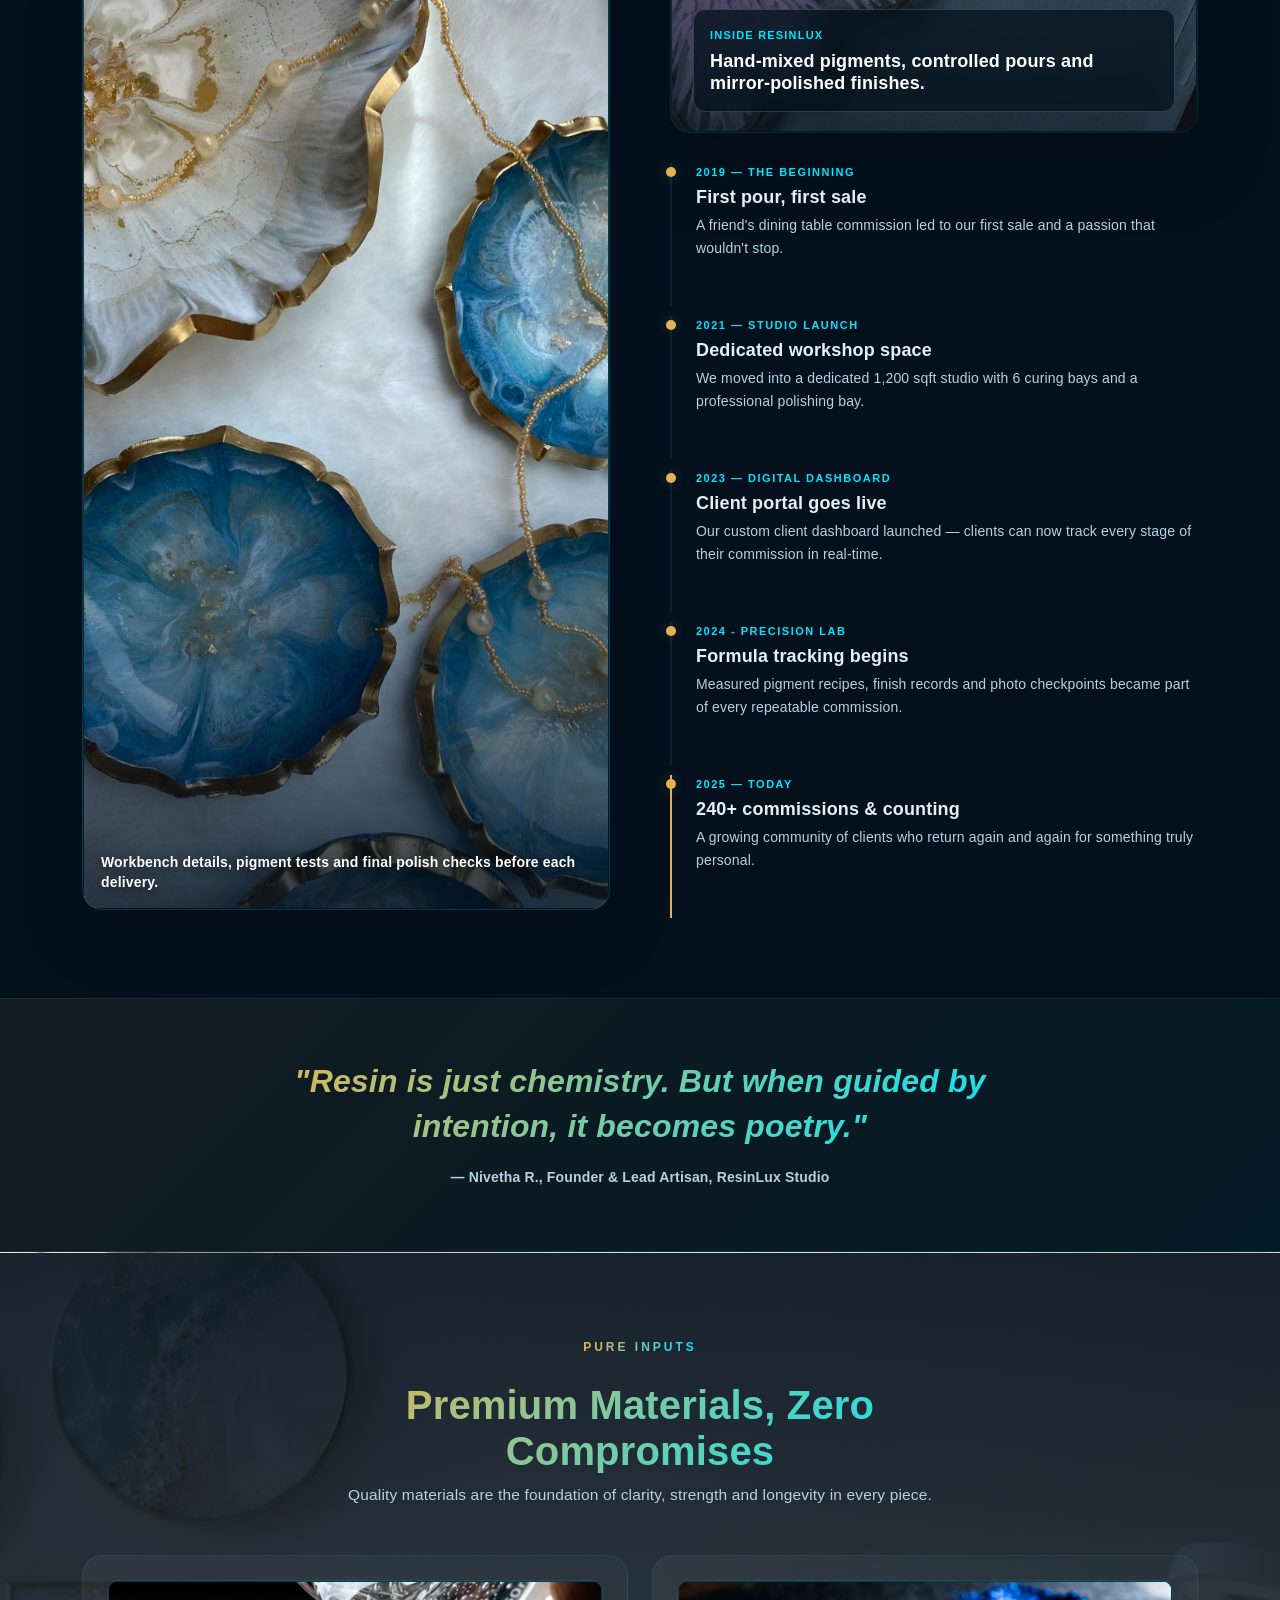
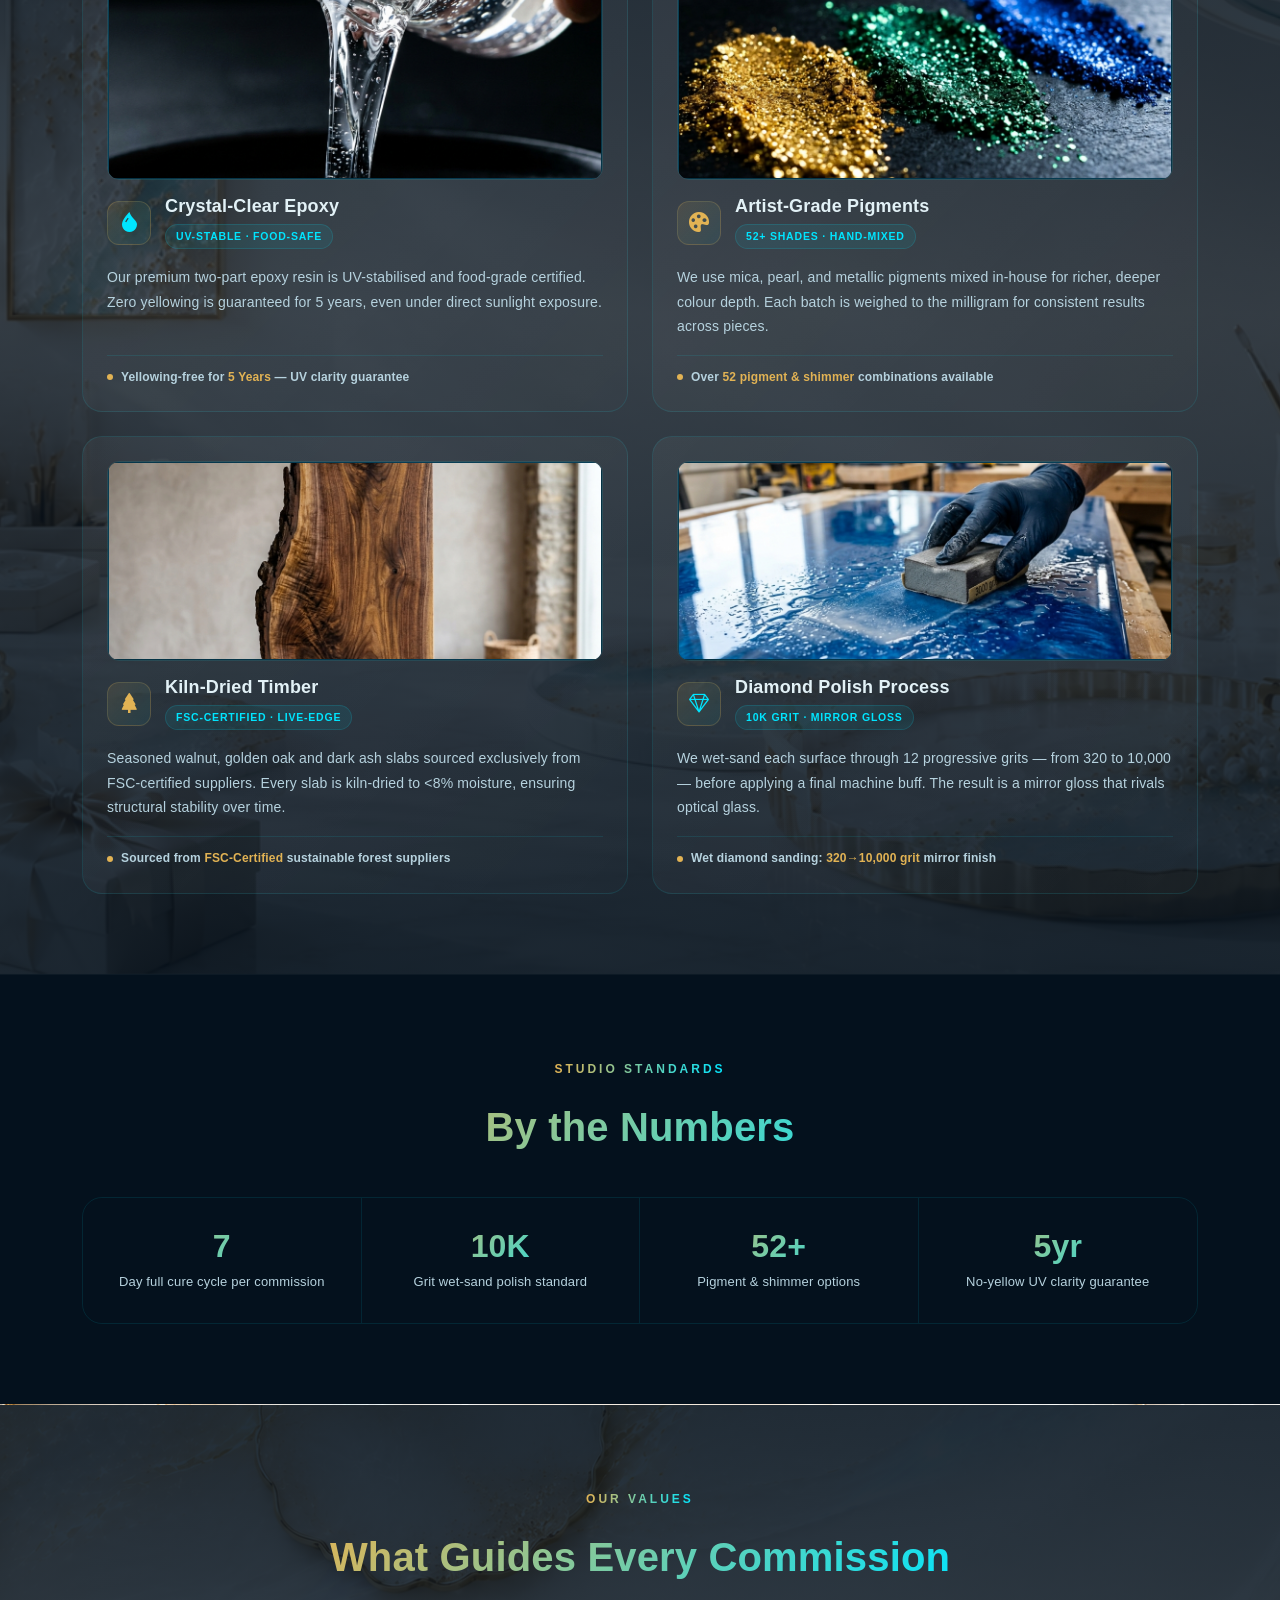
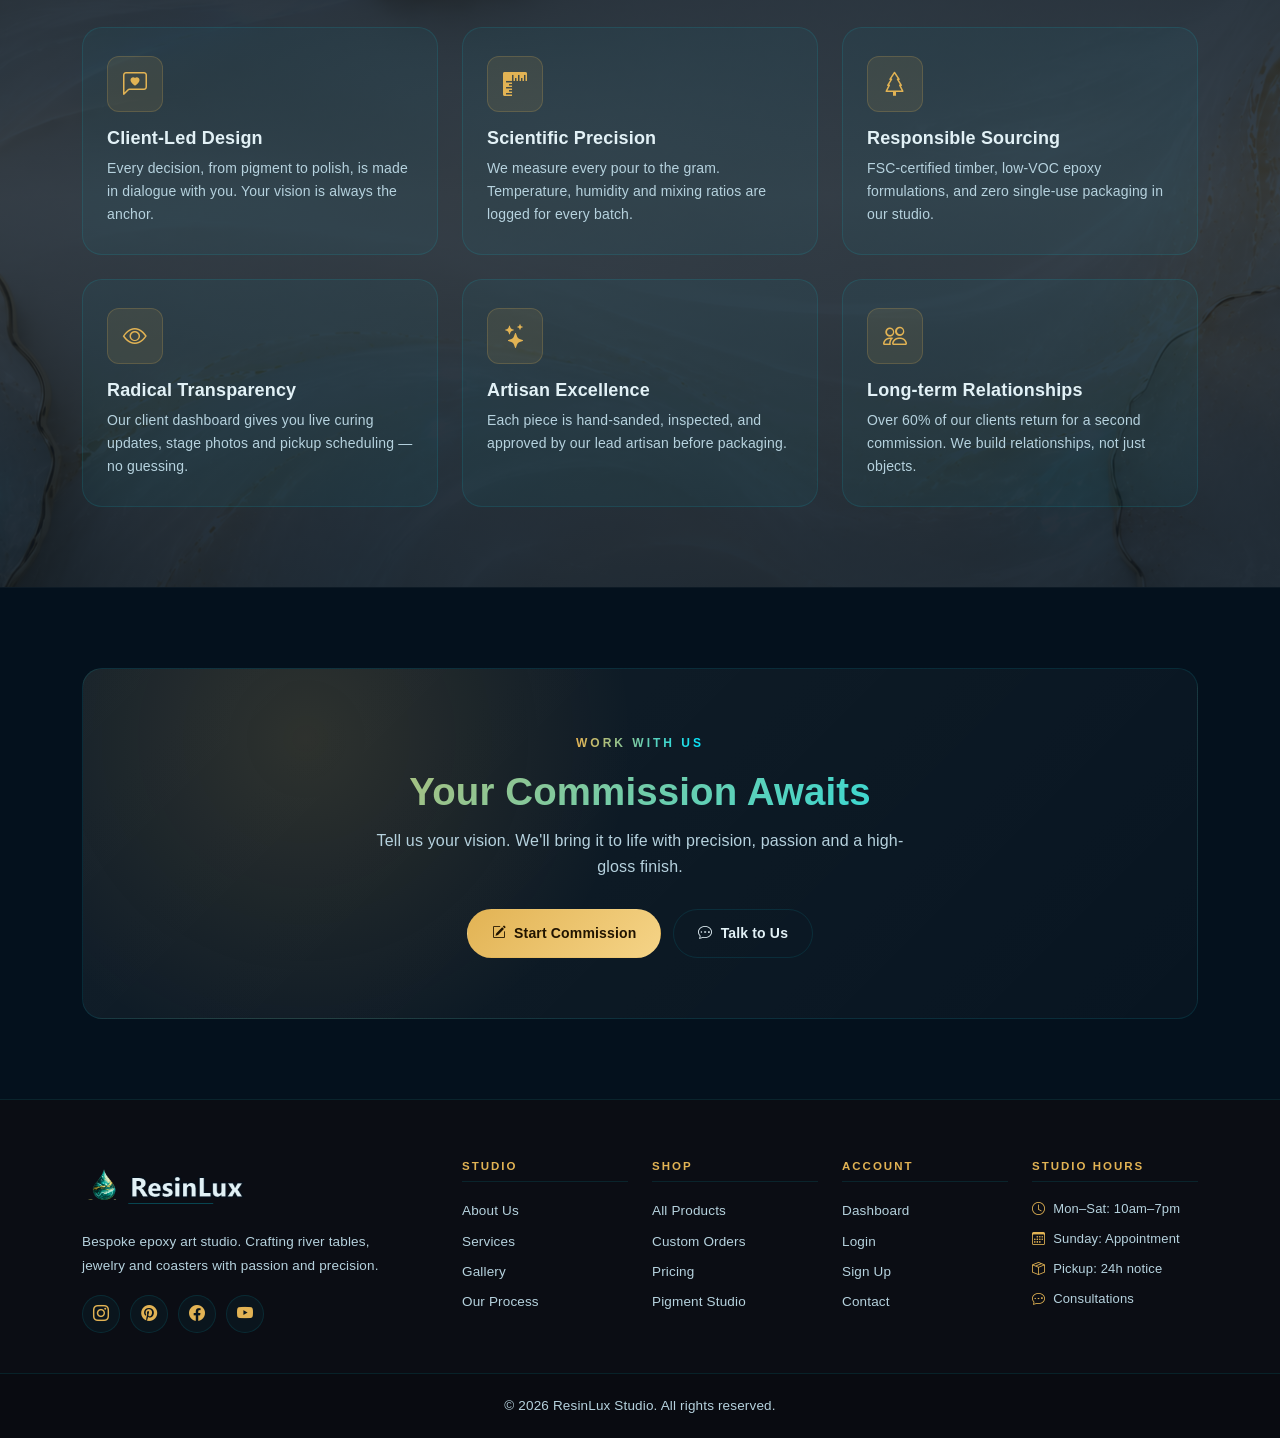
==== commit c9e6ca09: "bug fixed" ====
--- a/about.html
+++ b/about.html
@@ -222,6 +222,9 @@
       place-items: center;
       font-size: 24px;
       margin-bottom: 16px;
+    }
+    .about-value-icon i {
+      color: var(--rl-gold);
     }
     .about-value-card h4 { font-size: 18px; margin-bottom: 8px; }
     .about-value-card p  { color: var(--rl-muted); font-size: 14px; margin: 0; }
@@ -519,7 +522,7 @@
         <li class="nav-item"><a class="nav-link rl-nav-link" href="dashboard.html">Dashboard</a></li>
       </ul>
       <div class="rl-nav-actions">
-        <button class="rl-icon-btn" id="themeToggle" type="button">☀️</button>
+        <button class="rl-icon-btn" id="themeToggle" type="button" aria-label="Toggle dark mode"><i class="bi bi-sun"></i></button>
         <button class="rl-icon-btn" id="dirToggle" type="button" aria-label="Toggle layout direction">RTL</button>
         <a href="login.html" class="rl-login-btn"><i class="bi bi-person-circle me-1"></i> Login</a>
       </div>
@@ -530,7 +533,7 @@
 <main>
 
 <!-- HERO -->
-<section class="rl-hero" style="background-image: url('assets/images/about-hero.png');">
+<section class="rl-hero" style="background-image: url('assets/images/about-hero-wood-resin.png');">
   <div class="rl-hero-overlay"></div>
   <div class="container rl-hero-inner text-center">
     <span class="rl-eyebrow">About The Studio</span>
@@ -763,42 +766,42 @@
     <div class="row g-4">
       <div class="col-12 col-md-6 col-lg-4">
         <div class="about-value-card">
-          <div class="about-value-icon">🎯</div>
+          <div class="about-value-icon"><i class="bi bi-chat-left-heart"></i></div>
           <h4>Client-Led Design</h4>
           <p>Every decision, from pigment to polish, is made in dialogue with you. Your vision is always the anchor.</p>
         </div>
       </div>
       <div class="col-12 col-md-6 col-lg-4">
         <div class="about-value-card">
-          <div class="about-value-icon">🔬</div>
+          <div class="about-value-icon"><i class="bi bi-rulers"></i></div>
           <h4>Scientific Precision</h4>
           <p>We measure every pour to the gram. Temperature, humidity and mixing ratios are logged for every batch.</p>
         </div>
       </div>
       <div class="col-12 col-md-6 col-lg-4">
         <div class="about-value-card">
-          <div class="about-value-icon">🌿</div>
+          <div class="about-value-icon"><i class="bi bi-tree"></i></div>
           <h4>Responsible Sourcing</h4>
           <p>FSC-certified timber, low-VOC epoxy formulations, and zero single-use packaging in our studio.</p>
         </div>
       </div>
       <div class="col-12 col-md-6 col-lg-4">
         <div class="about-value-card">
-          <div class="about-value-icon">📱</div>
+          <div class="about-value-icon"><i class="bi bi-eye"></i></div>
           <h4>Radical Transparency</h4>
           <p>Our client dashboard gives you live curing updates, stage photos and pickup scheduling — no guessing.</p>
         </div>
       </div>
       <div class="col-12 col-md-6 col-lg-4">
         <div class="about-value-card">
-          <div class="about-value-icon">✨</div>
+          <div class="about-value-icon"><i class="bi bi-stars"></i></div>
           <h4>Artisan Excellence</h4>
           <p>Each piece is hand-sanded, inspected, and approved by our lead artisan before packaging.</p>
         </div>
       </div>
       <div class="col-12 col-md-6 col-lg-4">
         <div class="about-value-card">
-          <div class="about-value-icon">🤝</div>
+          <div class="about-value-icon"><i class="bi bi-people"></i></div>
           <h4>Long-term Relationships</h4>
           <p>Over 60% of our clients return for a second commission. We build relationships, not just objects.</p>
         </div>
--- a/assets/css/resin-theme.css
+++ b/assets/css/resin-theme.css
@@ -296,6 +296,15 @@
   color: var(--rl-gold);
 }
 
+.rl-icon-btn i {
+  transition: transform 0.4s cubic-bezier(0.34, 1.56, 0.64, 1);
+  display: inline-block;
+}
+
+.rl-icon-btn:hover i {
+  transform: rotate(360deg) scale(1.15);
+}
+
 .rl-login-btn {
   padding: 8px 18px;
   border-radius: 999px;
@@ -625,6 +634,75 @@
   flex-wrap: wrap;
   gap: 12px;
   justify-content: center;
+}
+
+/* Ensure hero content visibility and contrast in both themes */
+.rl-hero-overlay {
+  background: linear-gradient(180deg, rgba(4, 17, 29, 0.85) 0%, rgba(4, 17, 29, 0.65) 60%, rgba(4, 17, 29, 0.92) 100%) !important;
+}
+body.light-mode .rl-hero-overlay {
+  background: linear-gradient(180deg, rgba(4, 17, 29, 0.85) 0%, rgba(4, 17, 29, 0.65) 60%, rgba(4, 17, 29, 0.92) 100%) !important;
+}
+.rl-hero .rl-eyebrow {
+  background: none !important;
+  -webkit-background-clip: unset !important;
+  -webkit-text-fill-color: #dfa837 !important;
+  color: #dfa837 !important;
+  font-weight: 800 !important;
+  font-size: 13.5px !important;
+  letter-spacing: 2.5px !important;
+  text-shadow: 0 1px 3px rgba(0, 0, 0, 0.6) !important;
+}
+body.light-mode .rl-hero .rl-eyebrow {
+  background: none !important;
+  -webkit-background-clip: unset !important;
+  -webkit-text-fill-color: #dfa837 !important;
+  color: #dfa837 !important;
+}
+.rl-hero .rl-h1 {
+  background: linear-gradient(135deg, #dfa837 0%, #00e5ff 100%) !important;
+  -webkit-background-clip: text !important;
+  -webkit-text-fill-color: transparent !important;
+  text-shadow: 0 2px 4px rgba(0, 0, 0, 0.4) !important;
+}
+.rl-hero .rl-hero-sub {
+  color: rgba(255, 255, 255, 0.9) !important;
+  text-shadow: 0 1px 3px rgba(0, 0, 0, 0.5) !important;
+}
+body.light-mode .rl-hero .rl-hero-sub {
+  color: rgba(255, 255, 255, 0.9) !important;
+}
+.rl-hero .rl-hero-badges span {
+  background: rgba(255, 255, 255, 0.1) !important;
+  border-color: rgba(255, 255, 255, 0.25) !important;
+  color: #ffffff !important;
+  font-weight: 700 !important;
+  text-shadow: 0 1px 2px rgba(0, 0, 0, 0.5) !important;
+  backdrop-filter: blur(4px) !important;
+}
+body.light-mode .rl-hero .rl-hero-badges span {
+  background: rgba(255, 255, 255, 0.1) !important;
+  border-color: rgba(255, 255, 255, 0.25) !important;
+  color: #ffffff !important;
+}
+.rl-hero .rl-btn-ghost {
+  border-color: rgba(255, 255, 255, 0.3) !important;
+  color: #ffffff !important;
+  text-shadow: 0 1px 2px rgba(0, 0, 0, 0.4) !important;
+}
+body.light-mode .rl-hero .rl-btn-ghost {
+  border-color: rgba(255, 255, 255, 0.3) !important;
+  color: #ffffff !important;
+}
+.rl-hero .rl-btn-ghost:hover {
+  background: rgba(255, 255, 255, 0.1) !important;
+  border-color: var(--rl-gold) !important;
+  color: var(--rl-gold) !important;
+}
+body.light-mode .rl-hero .rl-btn-ghost:hover {
+  background: rgba(255, 255, 255, 0.1) !important;
+  border-color: var(--rl-gold) !important;
+  color: var(--rl-gold) !important;
 }
 
 @media (max-width: 576px) {
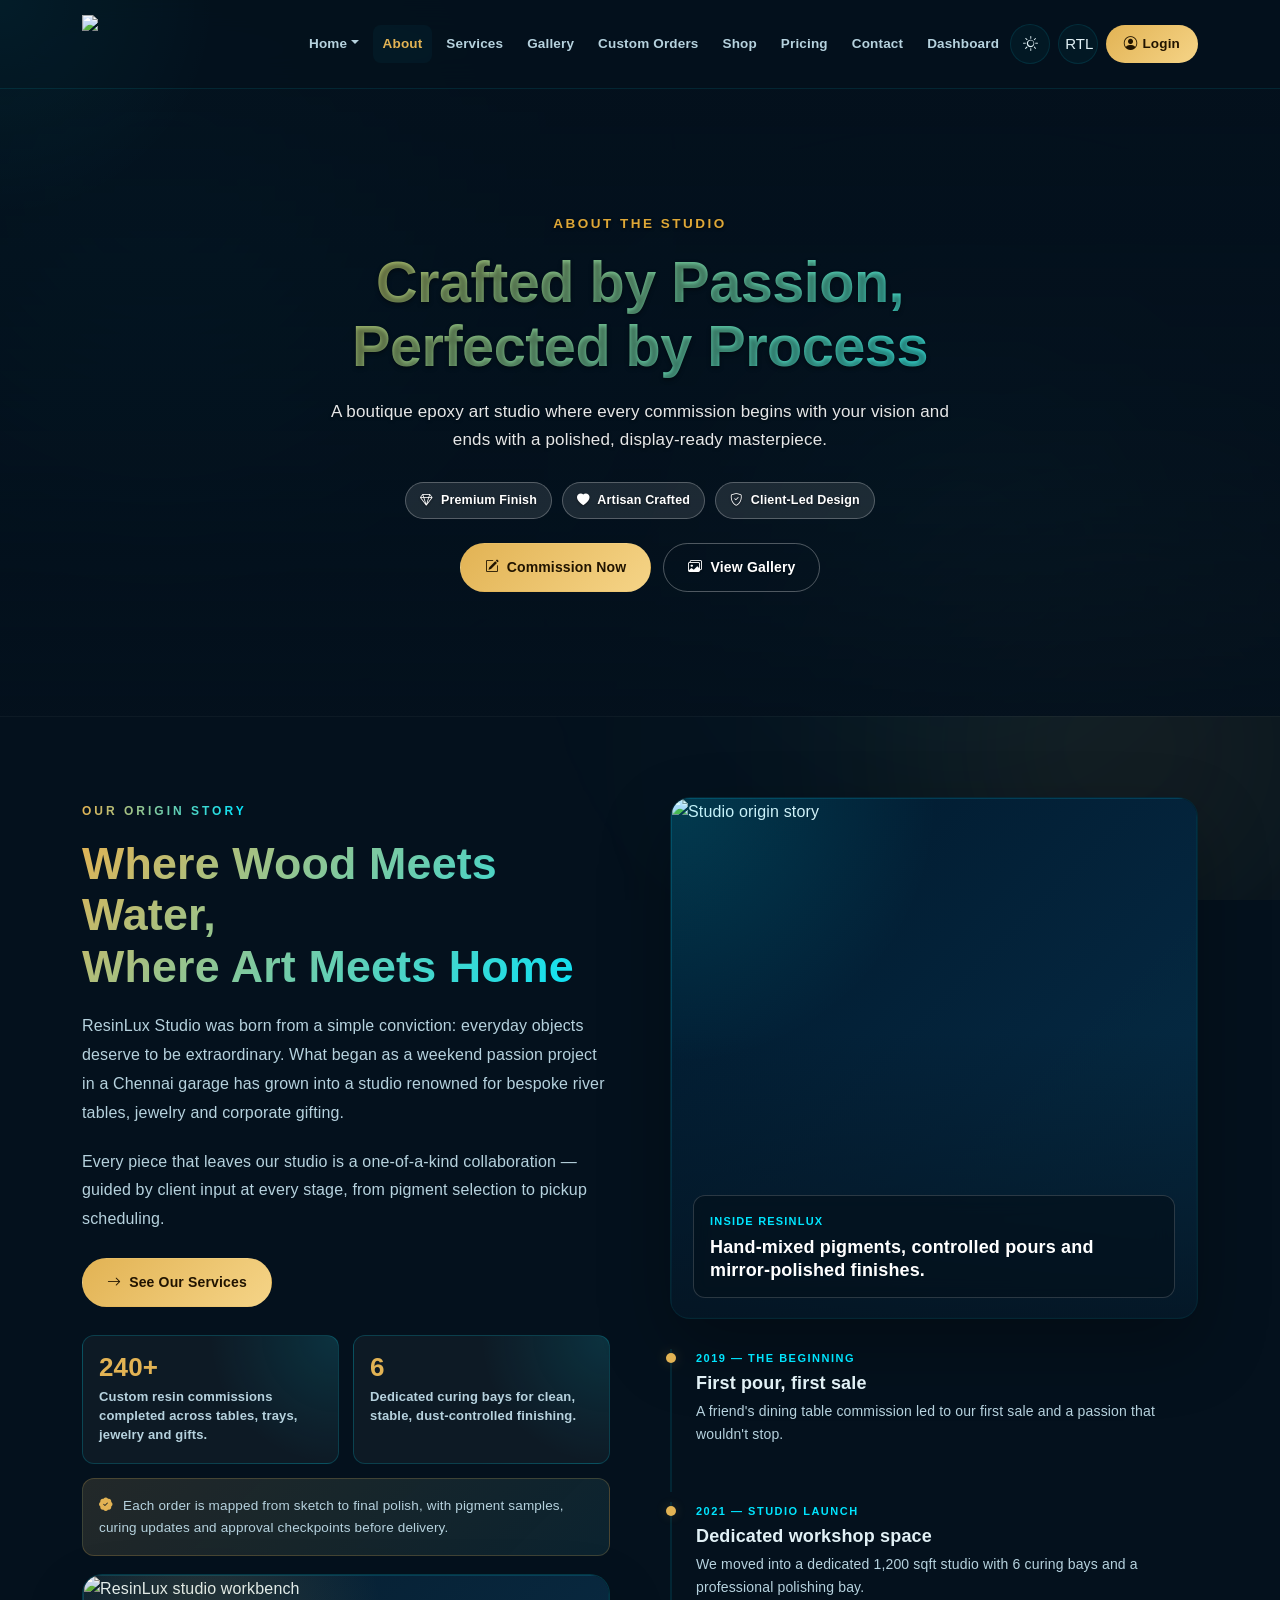
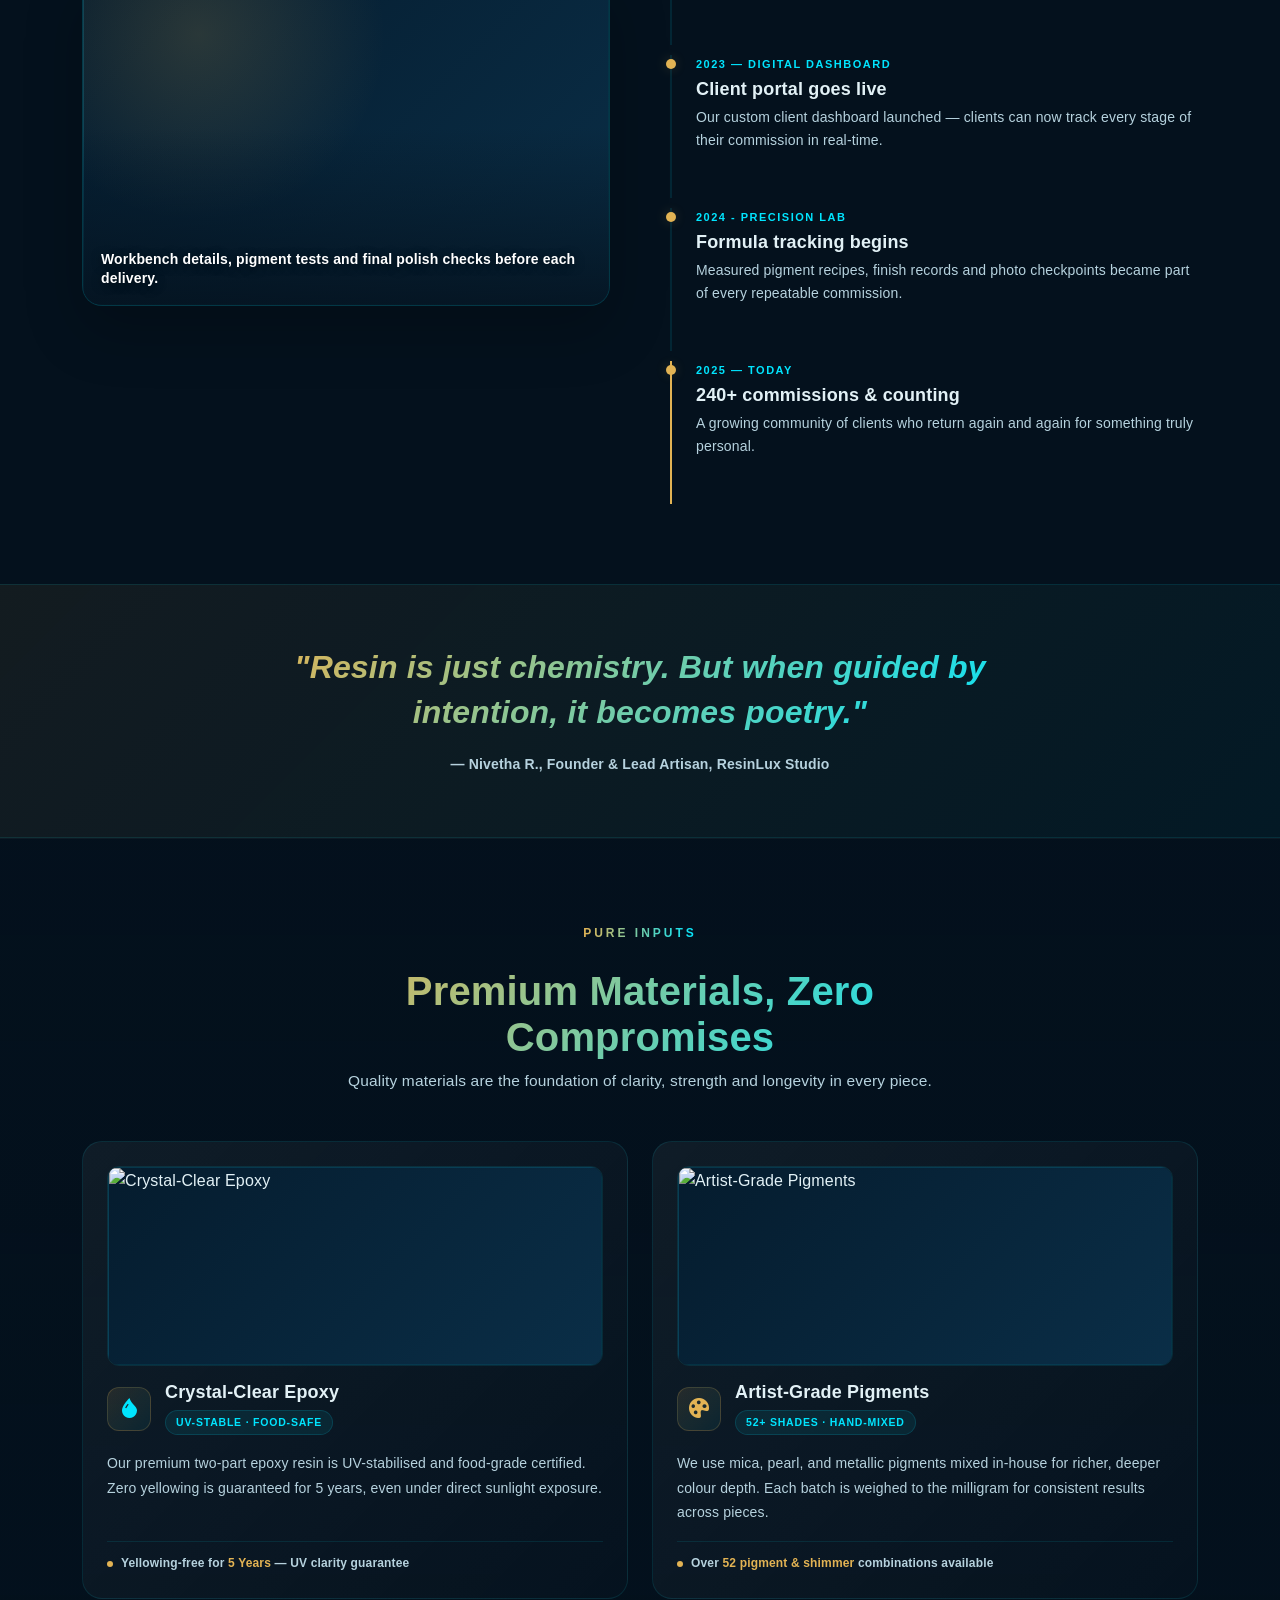
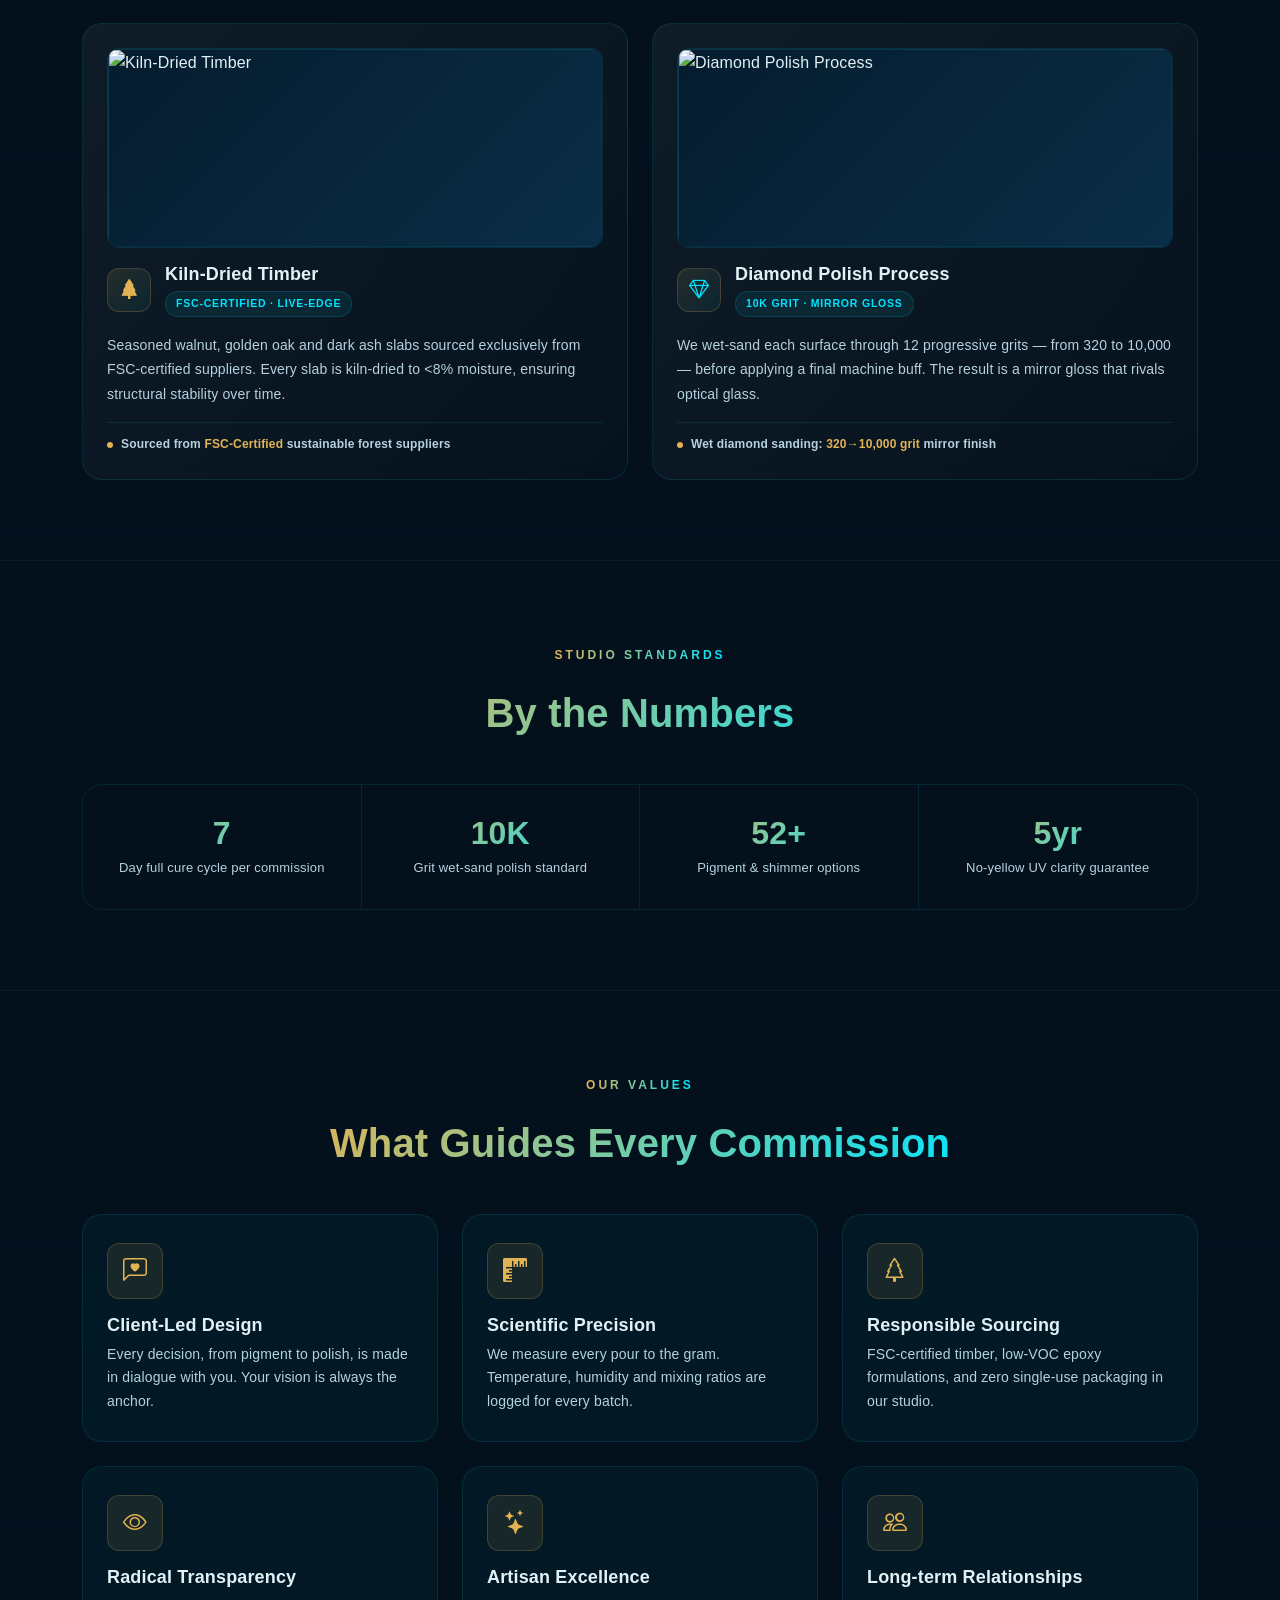
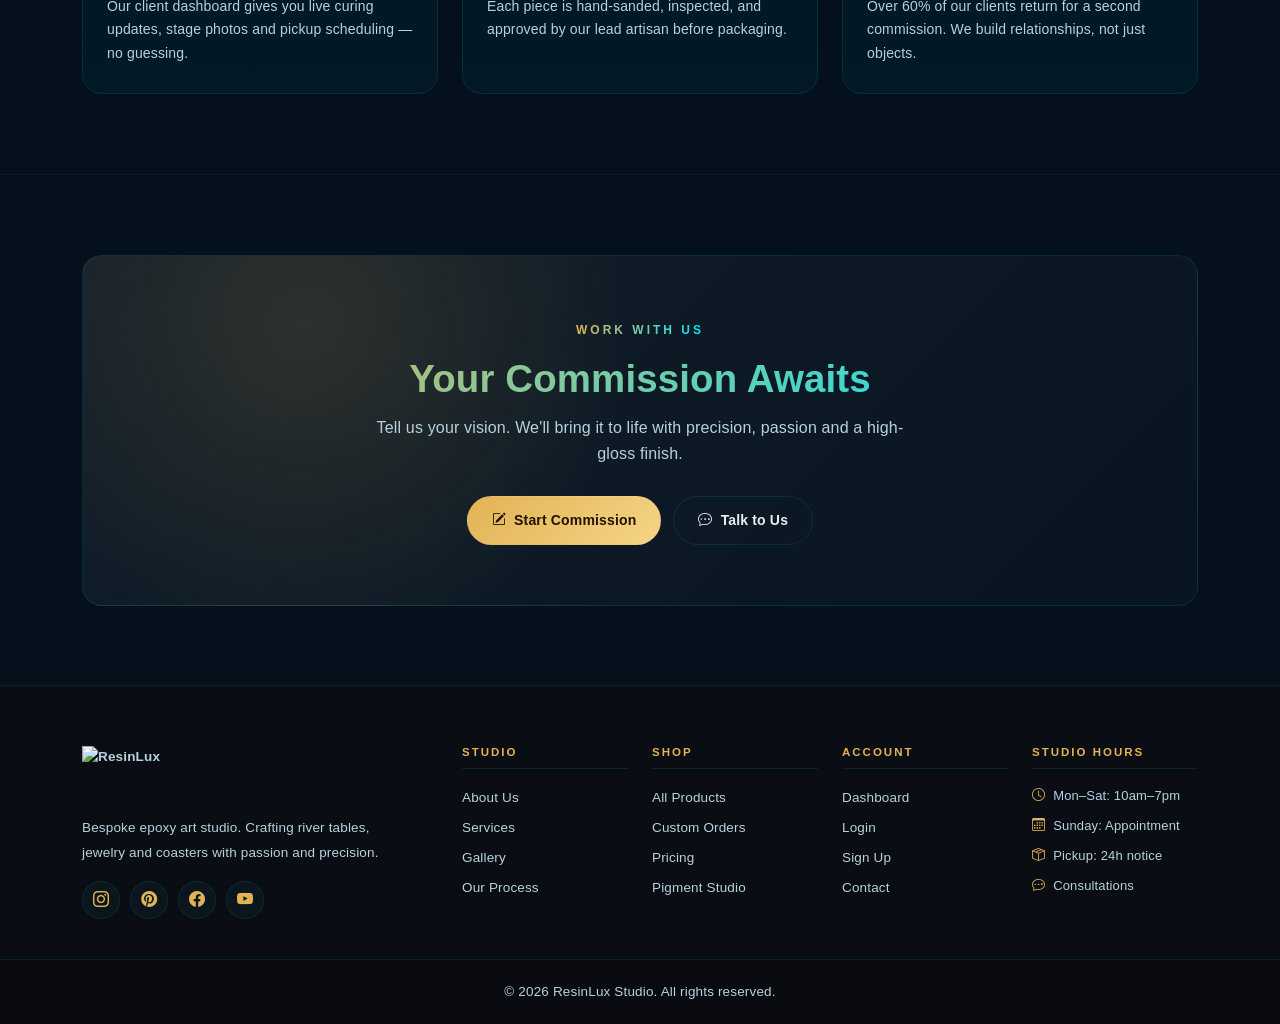
==== commit 4ab4e465: "refactor: migrate all local assets to Cloudinary and initialize site theme and main script files" ====
--- a/about.html
+++ b/about.html
@@ -5,7 +5,7 @@
   <meta name="viewport" content="width=device-width, initial-scale=1.0">
   <title>About Studio | ResinLux Studio — Our Story, Materials & Philosophy</title>
   <meta name="description" content="Learn the story behind ResinLux Studio — our artisan philosophy, premium materials, studio standards, and the values that drive every bespoke commission.">
-  <link rel="icon" type="image/png" href="assets/images/resin_logo_icon.png">
+  <link rel="icon" type="image/png" href="https://res.cloudinary.com/gcjfpuqb/image/upload/v1784783514/resin_logo_icon_mgzdjj.png">
   <link rel="stylesheet" href="https://cdn.jsdelivr.net/npm/bootstrap@5.3.2/dist/css/bootstrap.min.css">
   <link rel="stylesheet" href="https://cdn.jsdelivr.net/npm/bootstrap-icons@1.11.3/font/bootstrap-icons.min.css">
   <link rel="stylesheet" href="assets/css/resin-theme.css">
@@ -498,7 +498,7 @@
 <nav class="rl-navbar navbar navbar-expand-lg">
   <div class="container">
     <a class="navbar-brand rl-brand" href="index.html">
-      <img src="assets/images/resinlux_logo_lockup.png" alt="ResinLux logo" width="310" height="90">
+      <img src="https://res.cloudinary.com/gcjfpuqb/image/upload/v1784783504/resinlux_logo_lockup_lxjr6v.png" alt="ResinLux logo" width="310" height="90">
     </a>
     <button class="navbar-toggler rl-toggler border-0" type="button" data-bs-toggle="collapse" data-bs-target="#rlNav" aria-controls="rlNav" aria-expanded="false" aria-label="Toggle navigation">
       <i class="bi bi-list" style="color:var(--rl-text);font-size:22px;"></i>
@@ -533,7 +533,7 @@
 <main>
 
 <!-- HERO -->
-<section class="rl-hero" style="background-image: url('assets/images/about-hero-wood-resin.png');">
+<section class="rl-hero" style="background-image: url('https://res.cloudinary.com/gcjfpuqb/image/upload/v1784783518/about-hero-wood-resin_mlxdgn.jpg');">
   <div class="rl-hero-overlay"></div>
   <div class="container rl-hero-inner text-center">
     <span class="rl-eyebrow">About The Studio</span>
@@ -578,14 +578,14 @@
           Each order is mapped from sketch to final polish, with pigment samples, curing updates and approval checkpoints before delivery.
         </div>
         <div class="about-story-fill-image">
-          <img src="assets/images/about-workbench1.jpg" alt="ResinLux studio workbench" loading="lazy">
+          <img src="https://res.cloudinary.com/gcjfpuqb/image/upload/v1784783503/about-workbench1_xcst8e.jpg" alt="ResinLux studio workbench" loading="lazy">
           <span>Workbench details, pigment tests and final polish checks before each delivery.</span>
         </div>
       </div>
 
       <div class="about-story-media-col">
         <div class="about-story-visual">
-          <img src="assets/images/about-studio-story.jpg" alt="Studio origin story" loading="lazy">
+          <img src="https://res.cloudinary.com/gcjfpuqb/image/upload/v1784783502/about-studio-story_xozymk.jpg" alt="Studio origin story" loading="lazy">
           <div class="about-story-visual-caption">
             <span>Inside ResinLux</span>
             <strong>Hand-mixed pigments, controlled pours and mirror-polished finishes.</strong>
@@ -630,7 +630,7 @@
 </div>
 
 <!-- MATERIAL CARDS — Premium Materials, Zero Compromises -->
-<section class="rl-section rl-section-bg-process" style="background-image: url('assets/images/about_page_bg.png');">
+<section class="rl-section rl-section-bg-process" style="background-image: url('https://res.cloudinary.com/gcjfpuqb/image/upload/v1784783539/about_page_bg_uj23ne.png');">
   <div class="container">
     <div class="rl-section-title">
       <span class="rl-eyebrow">Pure Inputs</span>
@@ -643,7 +643,7 @@
       <!-- Epoxy -->
       <div class="about-material-card">
         <div class="about-material-img-wrapper">
-          <img src="assets/images/mat_epoxy.png" alt="Crystal-Clear Epoxy" loading="lazy">
+          <img src="https://res.cloudinary.com/gcjfpuqb/image/upload/v1784783520/mat_epoxy_yqc8z8.jpg" alt="Crystal-Clear Epoxy" loading="lazy">
         </div>
         <div class="about-material-header">
           <div class="about-material-icon">
@@ -664,7 +664,7 @@
       <!-- Pigments -->
       <div class="about-material-card">
         <div class="about-material-img-wrapper">
-          <img src="assets/images/mat_pigments.png" alt="Artist-Grade Pigments" loading="lazy">
+          <img src="https://res.cloudinary.com/gcjfpuqb/image/upload/v1784783524/mat_pigments_tqws8z.jpg" alt="Artist-Grade Pigments" loading="lazy">
         </div>
         <div class="about-material-header">
           <div class="about-material-icon">
@@ -685,7 +685,7 @@
       <!-- Timber -->
       <div class="about-material-card">
         <div class="about-material-img-wrapper">
-          <img src="assets/images/mat_timber.png" alt="Kiln-Dried Timber" loading="lazy">
+          <img src="https://res.cloudinary.com/gcjfpuqb/image/upload/v1784783521/mat_timber_yhpbpz.jpg" alt="Kiln-Dried Timber" loading="lazy">
         </div>
         <div class="about-material-header">
           <div class="about-material-icon">
@@ -706,7 +706,7 @@
       <!-- Diamond Polish -->
       <div class="about-material-card">
         <div class="about-material-img-wrapper">
-          <img src="assets/images/mat_polish.png" alt="Diamond Polish Process" loading="lazy">
+          <img src="https://res.cloudinary.com/gcjfpuqb/image/upload/v1784783523/mat_polish_xbemgg.jpg" alt="Diamond Polish Process" loading="lazy">
         </div>
         <div class="about-material-header">
           <div class="about-material-icon">
@@ -757,7 +757,7 @@
 </section>
 
 <!-- VALUES GRID -->
-<section class="rl-section rl-section-bg-testimonials" style="background-image: url('assets/images/home-hero.png');">
+<section class="rl-section rl-section-bg-testimonials" style="background-image: url('https://res.cloudinary.com/gcjfpuqb/image/upload/v1784783541/home-hero_elfbdc.png');">
   <div class="container">
     <div class="rl-section-title">
       <span class="rl-eyebrow">Our Values</span>
@@ -835,7 +835,7 @@
       <div class="col-12 col-lg-4">
         <div class="rl-footer-brand">
           <a href="index.html">
-            <img src="assets/images/resinlux_logo_lockup.png" alt="ResinLux" width="310" height="90">
+            <img src="https://res.cloudinary.com/gcjfpuqb/image/upload/v1784783504/resinlux_logo_lockup_lxjr6v.png" alt="ResinLux" width="310" height="90">
           </a>
         </div>
         <p style="max-width:300px;">Bespoke epoxy art studio. Crafting river tables, jewelry and coasters with passion and precision.</p>
--- a/assets/css/resin-theme.css
+++ b/assets/css/resin-theme.css
@@ -1021,6 +1021,7 @@
 .rl-card-img img {
   width: 100%;
   height: 100%;
+  object-fit: cover;
   transition: transform 0.6s cubic-bezier(0.16, 1, 0.3, 1);
   border: 0;
 }
@@ -1041,6 +1042,63 @@
 
 .rl-card:hover .rl-card-img::after {
   transform: skewX(-25deg) translateX(250%);
+}
+
+/* Premium Product Card Badge */
+.rl-card-badge {
+  position: absolute;
+  top: 14px;
+  right: 14px;
+  z-index: 10;
+  display: inline-flex;
+  align-items: center;
+  gap: 6px;
+  font-size: 10.5px;
+  font-weight: 800;
+  text-transform: uppercase;
+  letter-spacing: 1px;
+  padding: 5px 12px;
+  border-radius: 50px;
+  background: rgba(4, 17, 29, 0.75);
+  backdrop-filter: blur(8px);
+  -webkit-backdrop-filter: blur(8px);
+  border: 1px solid var(--rl-gold);
+  color: var(--rl-gold-2);
+  box-shadow: 0 4px 12px rgba(0, 0, 0, 0.35), 0 0 10px rgba(226, 179, 84, 0.25);
+  transition: all 0.4s cubic-bezier(0.16, 1, 0.3, 1);
+}
+
+.rl-card-badge .rl-pulse-dot {
+  background: var(--rl-gold);
+  box-shadow: 0 0 0 0 rgba(226, 179, 84, 0.7);
+  animation: rl-pulse-gold 1.8s infinite;
+}
+
+@keyframes rl-pulse-gold {
+  0% {
+    transform: scale(0.95);
+    box-shadow: 0 0 0 0 rgba(226, 179, 84, 0.7);
+  }
+  70% {
+    transform: scale(1);
+    box-shadow: 0 0 0 7px rgba(226, 179, 84, 0);
+  }
+  100% {
+    transform: scale(0.95);
+    box-shadow: 0 0 0 0 rgba(226, 179, 84, 0);
+  }
+}
+
+.rl-card:hover .rl-card-badge {
+  transform: translateY(-2px) scale(1.03);
+  box-shadow: 0 6px 16px rgba(0, 0, 0, 0.4), 0 0 15px rgba(226, 179, 84, 0.45);
+}
+
+body.light-mode .rl-card-badge {
+  background: rgba(255, 255, 255, 0.85);
+  border: 1px solid var(--rl-gold);
+  color: var(--rl-gold);
+  box-shadow: 0 4px 12px rgba(133, 95, 10, 0.15);
 }
 
 .rl-card h3 {
@@ -4139,7 +4197,9 @@
   flex-direction: column;
 }
 
-.row.g-4>[class*="col-"]>.rl-card p:last-of-type {
+.row.g-4>[class*="col-"]>.rl-card p:last-of-type,
+.row.g-4>[class*="col-"]>.rl-card > .rl-btn,
+.row.g-4>[class*="col-"]>.rl-card > *:last-child {
   margin-top: auto;
 }
 
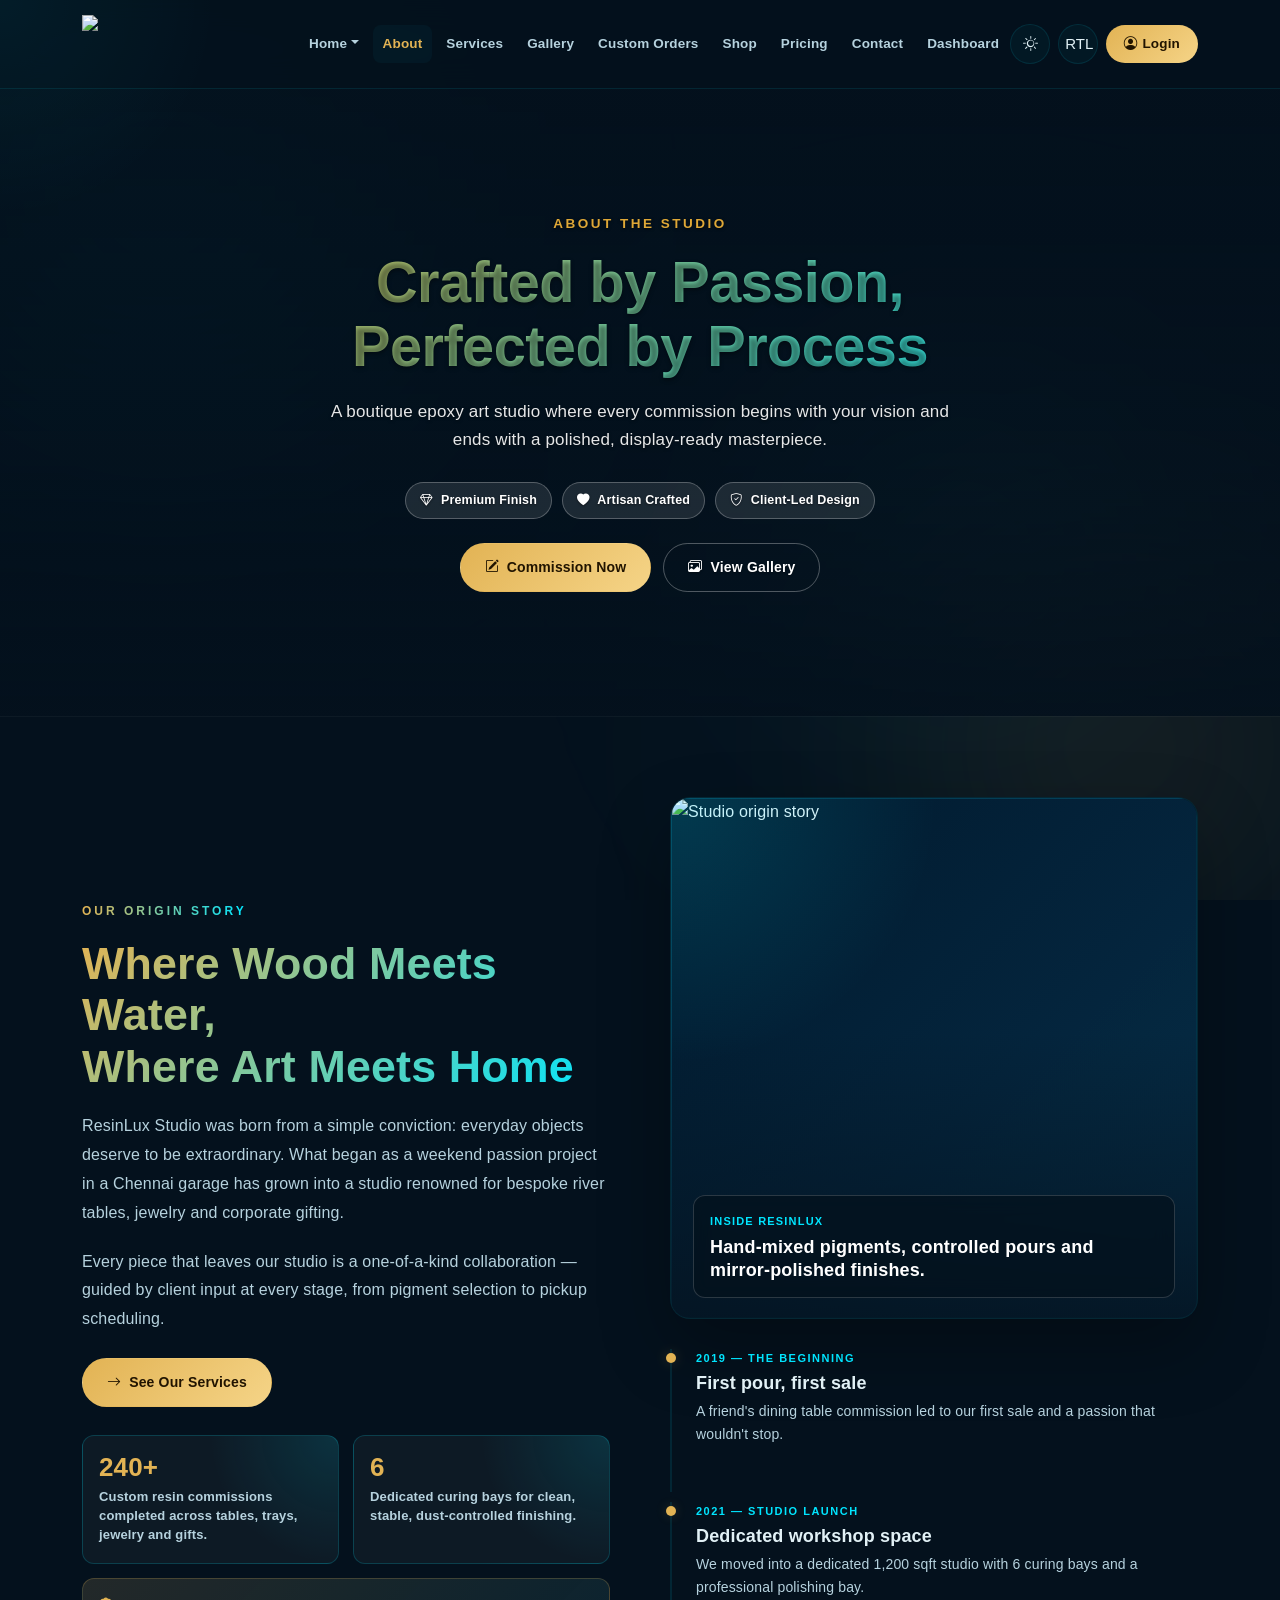
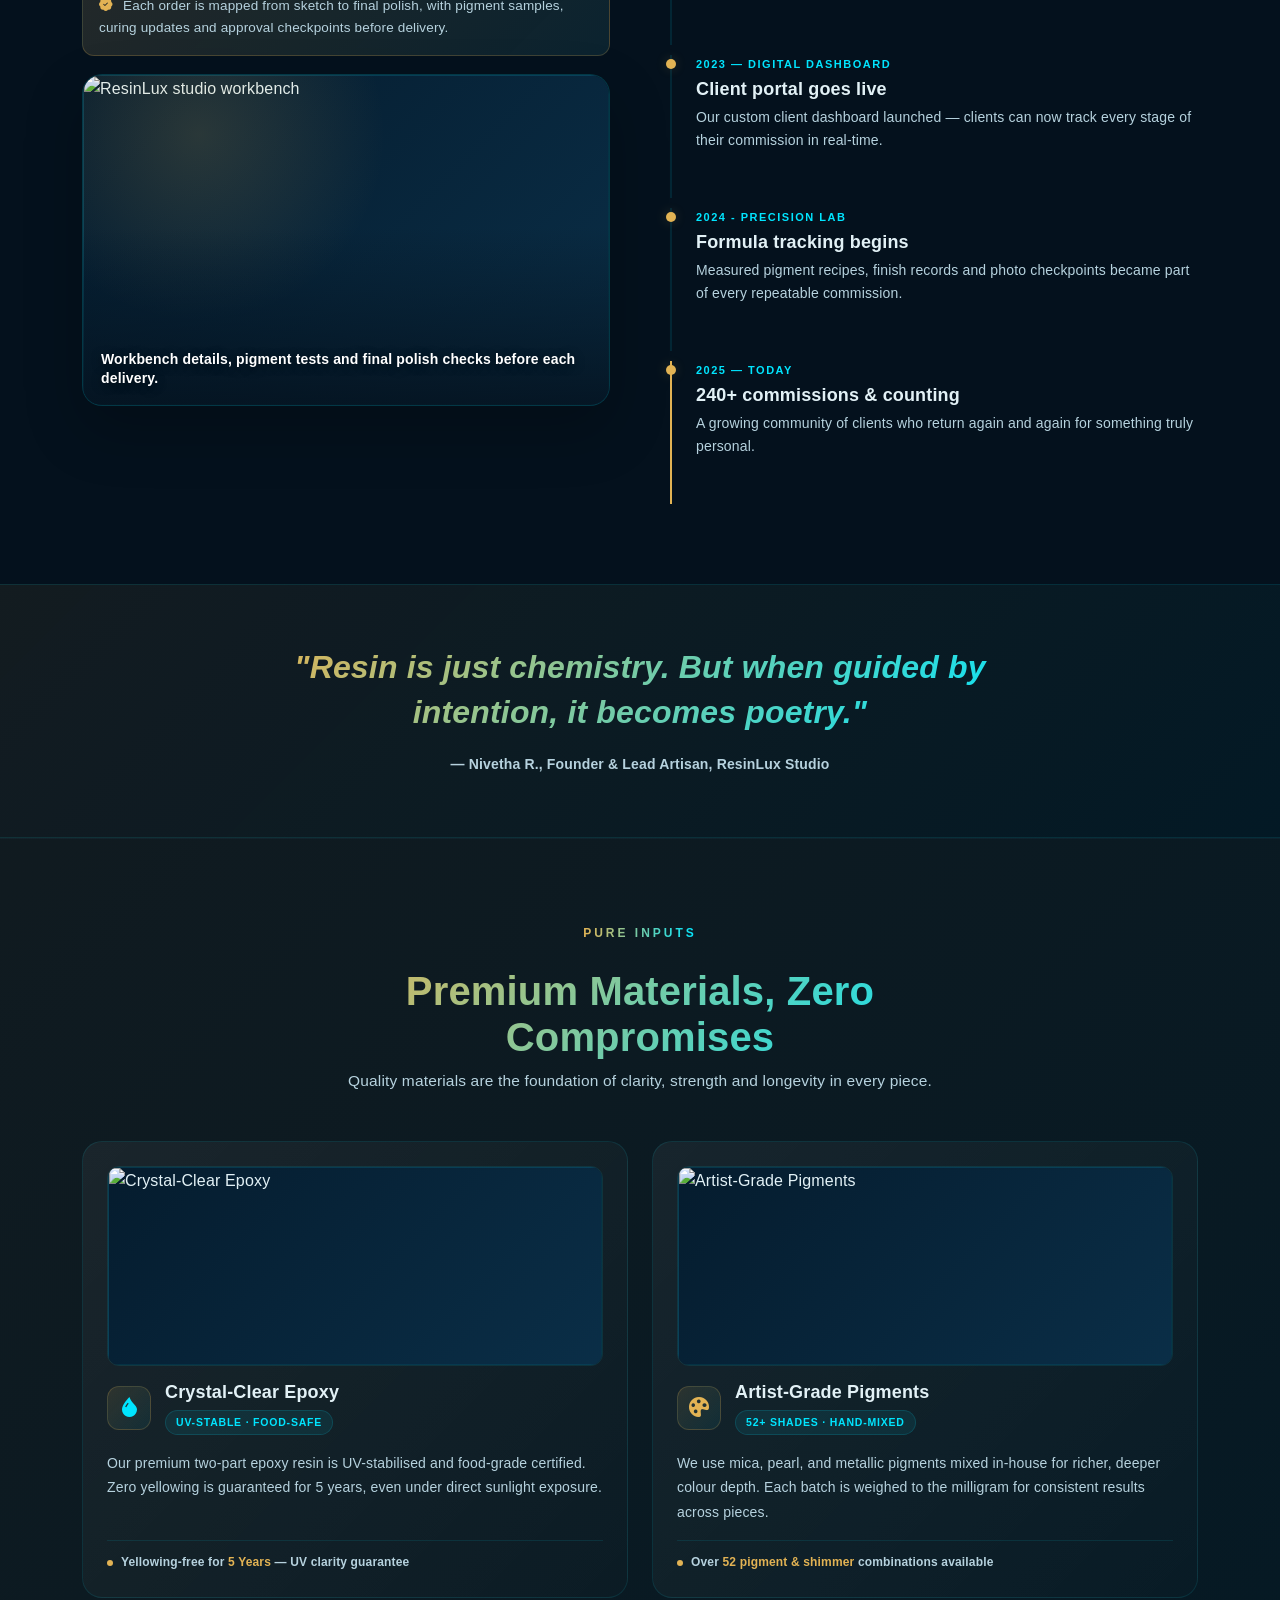
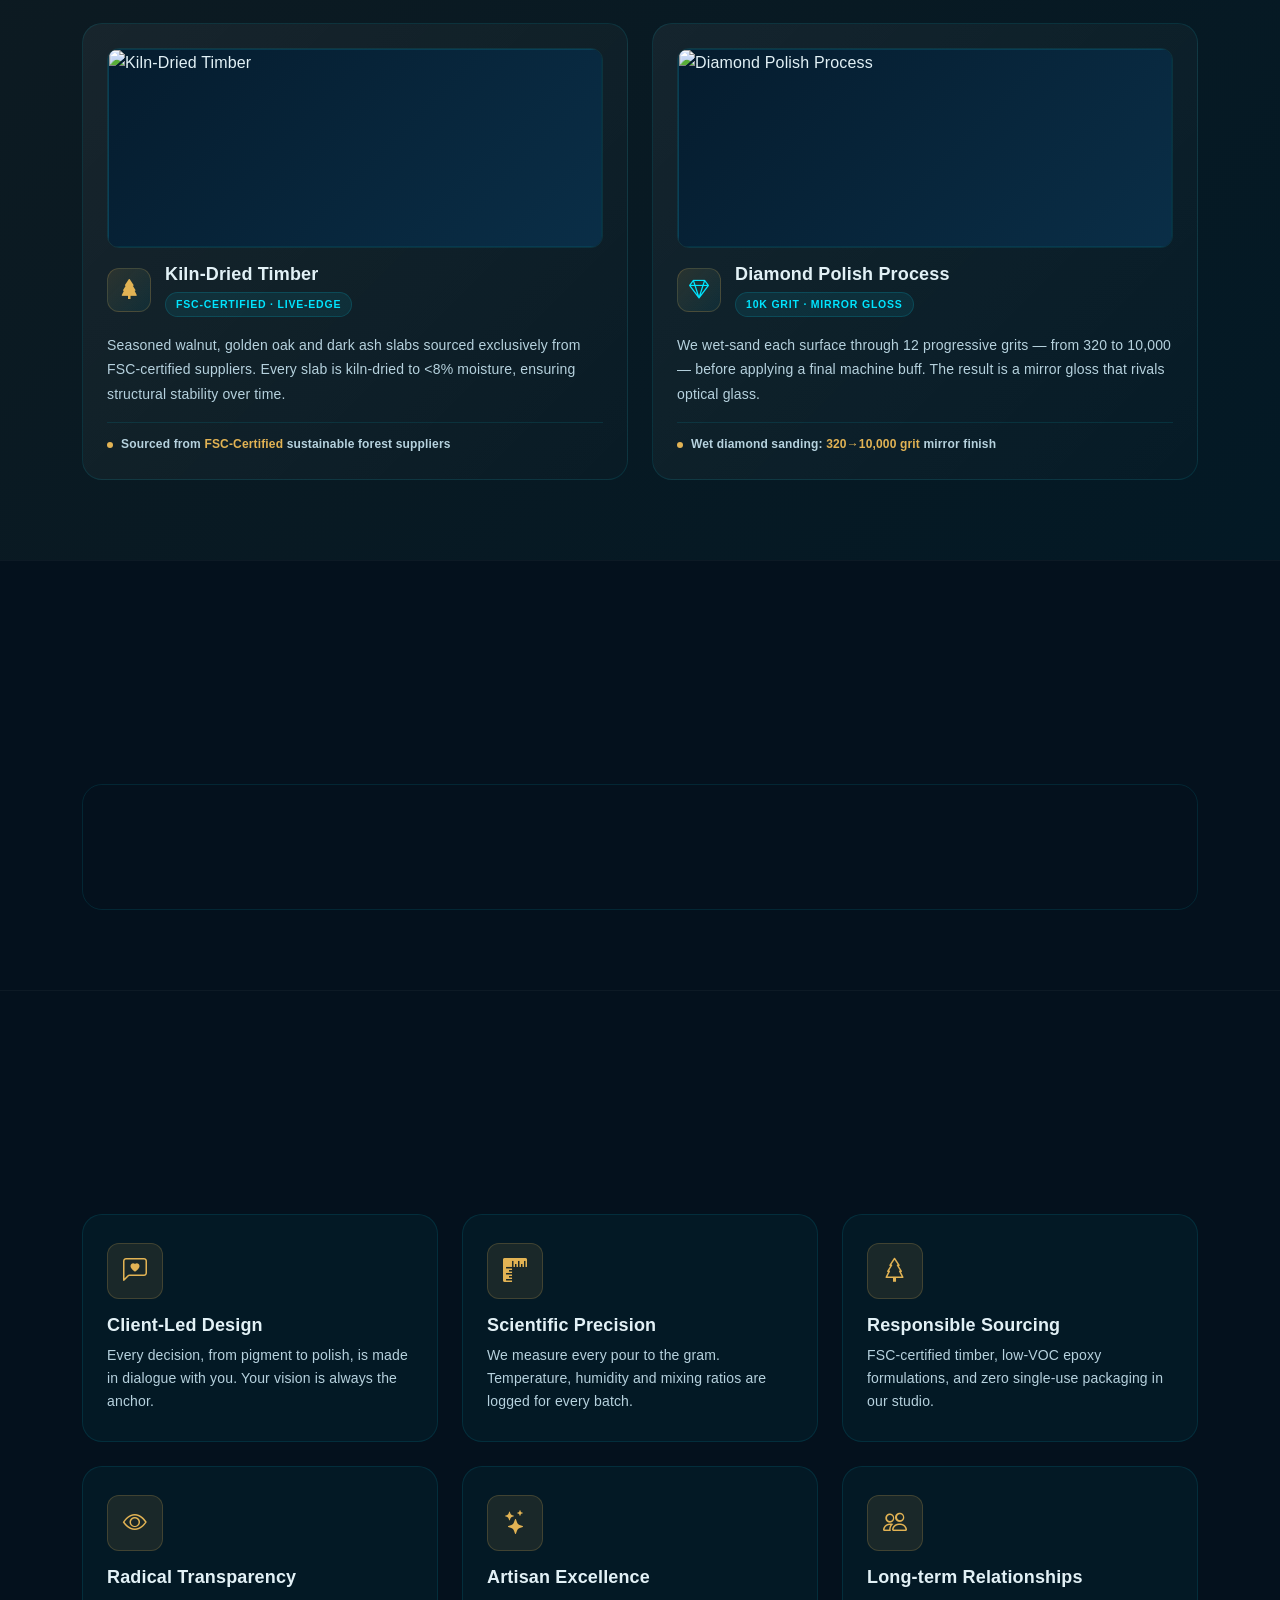
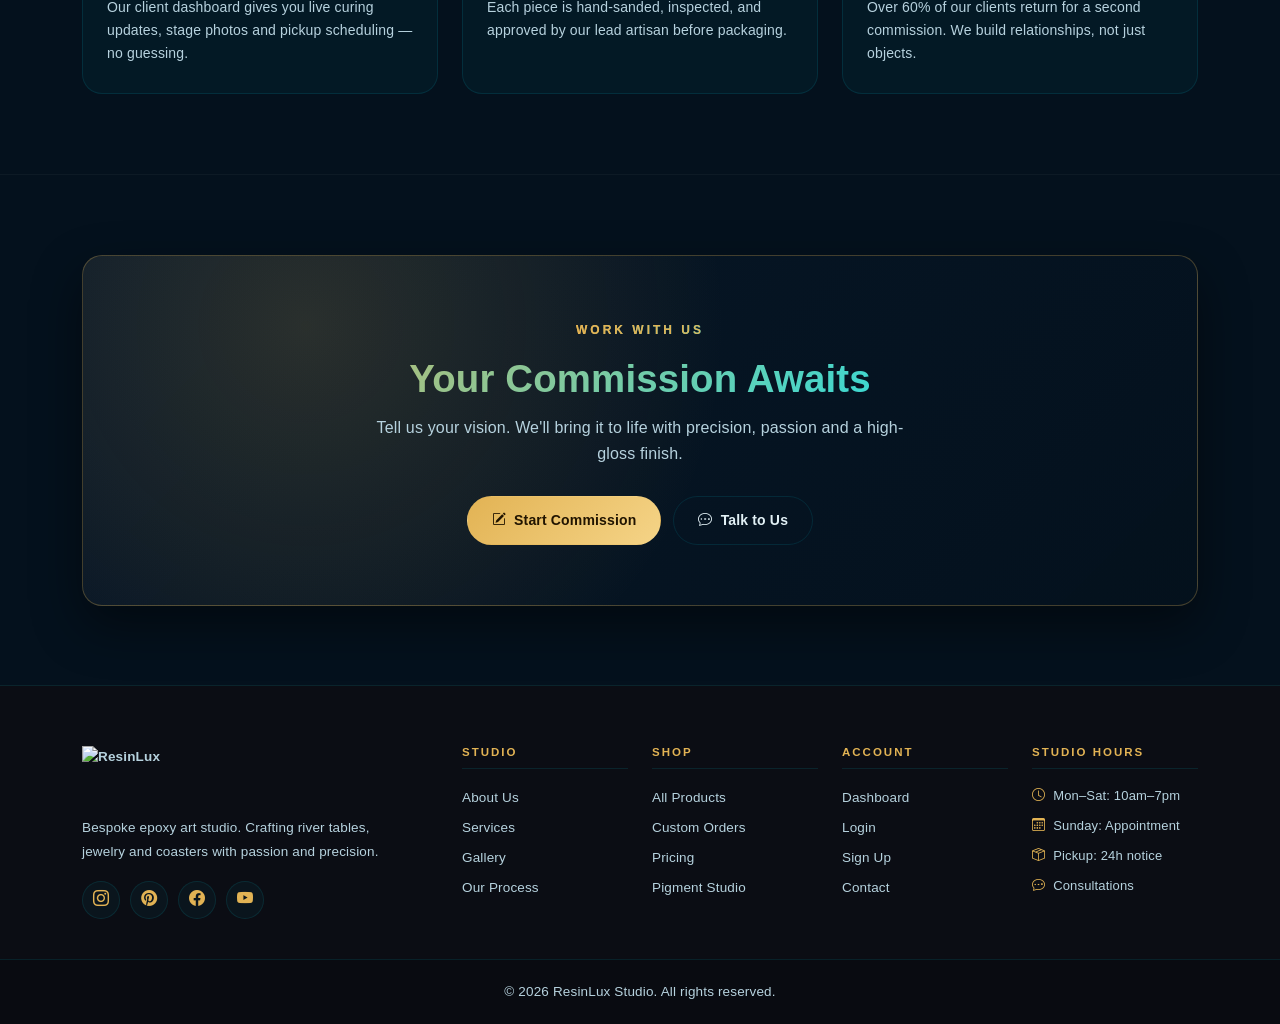
==== commit 1066bcd8: "refactor: standardize CSS formatting across project pages, add main.js, and create resin-theme.css s" ====
--- a/about.html
+++ b/about.html
@@ -1,11 +1,14 @@
 <!DOCTYPE html>
 <html lang="en" dir="ltr">
+
 <head>
   <meta charset="UTF-8">
   <meta name="viewport" content="width=device-width, initial-scale=1.0">
   <title>About Studio | ResinLux Studio — Our Story, Materials & Philosophy</title>
-  <meta name="description" content="Learn the story behind ResinLux Studio — our artisan philosophy, premium materials, studio standards, and the values that drive every bespoke commission.">
-  <link rel="icon" type="image/png" href="https://res.cloudinary.com/gcjfpuqb/image/upload/v1784783514/resin_logo_icon_mgzdjj.png">
+  <meta name="description"
+    content="Learn the story behind ResinLux Studio — our artisan philosophy, premium materials, studio standards, and the values that drive every bespoke commission.">
+  <link rel="icon" type="image/png"
+    href="https://res.cloudinary.com/gcjfpuqb/image/upload/v1784783514/resin_logo_icon_mgzdjj.png">
   <link rel="stylesheet" href="https://cdn.jsdelivr.net/npm/bootstrap@5.3.2/dist/css/bootstrap.min.css">
   <link rel="stylesheet" href="https://cdn.jsdelivr.net/npm/bootstrap-icons@1.11.3/font/bootstrap-icons.min.css">
   <link rel="stylesheet" href="assets/css/resin-theme.css">
@@ -18,10 +21,12 @@
       gap: 60px;
       align-items: start;
     }
+
     .about-story-text-col {
       position: sticky;
       top: 100px;
     }
+
     .about-story-text-col h2 {
       font-size: clamp(1.6rem, 3.5vw, 2.8rem);
       background: linear-gradient(135deg, var(--rl-gold), var(--rl-cyan));
@@ -29,21 +34,24 @@
       -webkit-text-fill-color: transparent;
       margin-bottom: 20px;
     }
+
     .about-story-proof {
       margin-top: 28px;
       display: grid;
       grid-template-columns: repeat(2, minmax(0, 1fr));
       gap: 14px;
     }
+
     .about-story-proof-card {
       min-height: 112px;
-      border: 1px solid rgba(0,229,255,0.18);
+      border: 1px solid rgba(0, 229, 255, 0.18);
       border-radius: var(--rl-radius-sm);
       padding: 18px 16px;
       background:
-        radial-gradient(circle at top right, rgba(0,229,255,0.12), transparent 45%),
-        rgba(255,255,255,0.04);
-    }
+        radial-gradient(circle at top right, rgba(0, 229, 255, 0.12), transparent 45%),
+        rgba(255, 255, 255, 0.04);
+    }
+
     .about-story-proof-card strong {
       display: block;
       font-size: 26px;
@@ -51,6 +59,7 @@
       color: var(--rl-gold);
       margin-bottom: 8px;
     }
+
     .about-story-proof-card span {
       display: block;
       color: var(--rl-muted);
@@ -58,32 +67,36 @@
       font-weight: 700;
       line-height: 1.45;
     }
+
     .about-story-note {
       margin-top: 14px;
-      border: 1px solid rgba(226,179,84,0.22);
+      border: 1px solid rgba(226, 179, 84, 0.22);
       border-radius: var(--rl-radius-sm);
       padding: 16px;
       background:
-        linear-gradient(135deg, rgba(226,179,84,0.11), rgba(0,229,255,0.05)),
-        rgba(255,255,255,0.03);
+        linear-gradient(135deg, rgba(226, 179, 84, 0.11), rgba(0, 229, 255, 0.05)),
+        rgba(255, 255, 255, 0.03);
       color: var(--rl-muted);
       font-size: 13.5px;
       line-height: 1.65;
     }
+
     .about-story-note i {
       color: var(--rl-gold);
       margin-right: 6px;
     }
+
     .about-story-fill-image {
       position: relative;
       margin-top: 18px;
       min-height: 330px;
       border-radius: var(--rl-radius);
       overflow: hidden;
-      border: 1px solid rgba(0,229,255,0.18);
+      border: 1px solid rgba(0, 229, 255, 0.18);
       background: #04111d;
-      box-shadow: 0 24px 58px rgba(0,0,0,0.22);
-    }
+      box-shadow: 0 24px 58px rgba(0, 0, 0, 0.22);
+    }
+
     .about-story-fill-image img {
       width: 100%;
       height: 100%;
@@ -91,15 +104,17 @@
       object-fit: cover;
       display: block;
     }
+
     .about-story-fill-image::after {
       content: "";
       position: absolute;
       inset: 0;
       background:
-        linear-gradient(180deg, transparent 46%, rgba(4,17,29,0.82)),
-        radial-gradient(circle at 22% 18%, rgba(226,179,84,0.16), transparent 38%);
+        linear-gradient(180deg, transparent 46%, rgba(4, 17, 29, 0.82)),
+        radial-gradient(circle at 22% 18%, rgba(226, 179, 84, 0.16), transparent 38%);
       pointer-events: none;
     }
+
     .about-story-fill-image span {
       position: absolute;
       left: 18px;
@@ -110,11 +125,13 @@
       font-size: 14px;
       font-weight: 800;
       line-height: 1.4;
-      text-shadow: 0 2px 10px rgba(0,0,0,0.55);
-    }
+      text-shadow: 0 2px 10px rgba(0, 0, 0, 0.55);
+    }
+
     .about-story-media-col {
       min-height: 100%;
     }
+
     .about-story-visual {
       position: relative;
       min-height: 520px;
@@ -122,9 +139,10 @@
       overflow: hidden;
       border: 1px solid var(--rl-border);
       margin-bottom: 30px;
-      box-shadow: 0 28px 70px rgba(0,0,0,0.28);
+      box-shadow: 0 28px 70px rgba(0, 0, 0, 0.28);
       background: #04111d;
     }
+
     .about-story-visual img {
       width: 100%;
       height: 100%;
@@ -133,15 +151,17 @@
       display: block;
       filter: saturate(1.05) contrast(1.02);
     }
+
     .about-story-visual::after {
       content: "";
       position: absolute;
       inset: 0;
       background:
-        linear-gradient(180deg, transparent 45%, rgba(4,17,29,0.76)),
-        radial-gradient(circle at top left, rgba(0,229,255,0.16), transparent 36%);
+        linear-gradient(180deg, transparent 45%, rgba(4, 17, 29, 0.76)),
+        radial-gradient(circle at top left, rgba(0, 229, 255, 0.16), transparent 36%);
       pointer-events: none;
     }
+
     .about-story-visual-caption {
       position: absolute;
       left: 22px;
@@ -151,11 +171,12 @@
       display: grid;
       gap: 6px;
       padding: 16px;
-      border: 1px solid rgba(255,255,255,0.16);
+      border: 1px solid rgba(255, 255, 255, 0.16);
       border-radius: var(--rl-radius-sm);
-      background: rgba(4,17,29,0.72);
+      background: rgba(4, 17, 29, 0.72);
       backdrop-filter: blur(10px);
     }
+
     .about-story-visual-caption span {
       color: var(--rl-cyan);
       font-size: 11px;
@@ -163,19 +184,23 @@
       letter-spacing: 1.2px;
       text-transform: uppercase;
     }
+
     .about-story-visual-caption strong {
       color: #fff;
       font-size: 18px;
       line-height: 1.25;
     }
+
     .about-timeline-item {
       border-left: 2px solid var(--rl-border);
       padding: 0 0 46px 24px;
       position: relative;
     }
-    .about-timeline-item + .about-timeline-item {
+
+    .about-timeline-item+.about-timeline-item {
       margin-top: 10px;
     }
+
     .about-timeline-item::before {
       content: '';
       position: absolute;
@@ -187,6 +212,7 @@
       background: var(--rl-gold);
       box-shadow: 0 0 12px var(--rl-gold-glow);
     }
+
     .about-timeline-year {
       font-size: 11px;
       text-transform: uppercase;
@@ -196,8 +222,17 @@
       display: block;
       margin-bottom: 6px;
     }
-    .about-timeline-item h4 { font-size: 18px; margin-bottom: 6px; }
-    .about-timeline-item p  { color: var(--rl-muted); font-size: 14px; margin: 0; }
+
+    .about-timeline-item h4 {
+      font-size: 18px;
+      margin-bottom: 6px;
+    }
+
+    .about-timeline-item p {
+      color: var(--rl-muted);
+      font-size: 14px;
+      margin: 0;
+    }
 
     /* Values */
     .about-value-card {
@@ -206,28 +241,41 @@
       border-radius: var(--rl-radius);
       padding: 28px 24px;
       height: 100%;
-      transition: all 0.35s cubic-bezier(0.16,1,0.3,1);
-    }
+      transition: all 0.35s cubic-bezier(0.16, 1, 0.3, 1);
+    }
+
     .about-value-card:hover {
       transform: translateY(-5px);
-      border-color: rgba(226,179,84,0.3);
-      box-shadow: 0 20px 50px rgba(0,0,0,0.2);
-    }
+      border-color: rgba(226, 179, 84, 0.3);
+      box-shadow: 0 20px 50px rgba(0, 0, 0, 0.2);
+    }
+
     .about-value-icon {
-      width: 56px; height: 56px;
+      width: 56px;
+      height: 56px;
       border-radius: var(--rl-radius-sm);
-      background: rgba(226,179,84,0.1);
-      border: 1px solid rgba(226,179,84,0.2);
+      background: rgba(226, 179, 84, 0.1);
+      border: 1px solid rgba(226, 179, 84, 0.2);
       display: grid;
       place-items: center;
       font-size: 24px;
       margin-bottom: 16px;
     }
+
     .about-value-icon i {
       color: var(--rl-gold);
     }
-    .about-value-card h4 { font-size: 18px; margin-bottom: 8px; }
-    .about-value-card p  { color: var(--rl-muted); font-size: 14px; margin: 0; }
+
+    .about-value-card h4 {
+      font-size: 18px;
+      margin-bottom: 8px;
+    }
+
+    .about-value-card p {
+      color: var(--rl-muted);
+      font-size: 14px;
+      margin: 0;
+    }
 
     /* Tech specs strip */
     .about-spec-grid {
@@ -237,12 +285,17 @@
       border-radius: var(--rl-radius);
       overflow: hidden;
     }
+
     .about-spec-item {
       padding: 30px 24px;
       border-right: 1px solid var(--rl-border);
       text-align: center;
     }
-    .about-spec-item:last-child { border-right: none; }
+
+    .about-spec-item:last-child {
+      border-right: none;
+    }
+
     .about-spec-item h3 {
       font-size: 32px;
       background: linear-gradient(135deg, var(--rl-gold), var(--rl-cyan));
@@ -250,16 +303,22 @@
       -webkit-text-fill-color: transparent;
       margin-bottom: 6px;
     }
-    .about-spec-item p { color: var(--rl-muted); font-size: 13px; margin: 0; }
+
+    .about-spec-item p {
+      color: var(--rl-muted);
+      font-size: 13px;
+      margin: 0;
+    }
 
     /* Pull quote banner */
     .about-quote-banner {
-      background: linear-gradient(135deg, rgba(226,179,84,0.07), rgba(0,229,255,0.04));
+      background: linear-gradient(135deg, rgba(226, 179, 84, 0.07), rgba(0, 229, 255, 0.04));
       border-top: 1px solid var(--rl-border);
       border-bottom: 1px solid var(--rl-border);
       padding: 60px 0;
       text-align: center;
     }
+
     .about-quote-banner blockquote {
       font-size: clamp(1.4rem, 3vw, 2rem);
       font-weight: 800;
@@ -271,6 +330,7 @@
       margin: 0 auto 16px;
       line-height: 1.4;
     }
+
     .about-quote-banner cite {
       color: var(--rl-muted);
       font-size: 14px;
@@ -288,12 +348,12 @@
 
     .about-material-card {
       position: relative;
-      background: linear-gradient(135deg, rgba(255,255,255,0.05) 0%, rgba(255,255,255,0.01) 100%);
+      background: linear-gradient(135deg, rgba(255, 255, 255, 0.05) 0%, rgba(255, 255, 255, 0.01) 100%);
       border: 1px solid var(--rl-border);
       border-radius: var(--rl-radius);
       padding: 24px;
       overflow: hidden;
-      transition: all 0.4s cubic-bezier(0.16,1,0.3,1);
+      transition: all 0.4s cubic-bezier(0.16, 1, 0.3, 1);
       display: flex;
       flex-direction: column;
       gap: 16px;
@@ -313,8 +373,8 @@
 
     .about-material-card:hover {
       transform: translateY(-6px);
-      border-color: rgba(226,179,84,0.25);
-      box-shadow: 0 28px 60px rgba(0,0,0,0.28), 0 0 0 1px rgba(226,179,84,0.08);
+      border-color: rgba(226, 179, 84, 0.25);
+      box-shadow: 0 28px 60px rgba(0, 0, 0, 0.28), 0 0 0 1px rgba(226, 179, 84, 0.08);
     }
 
     .about-material-card:hover::before {
@@ -343,14 +403,15 @@
 
     body.light-mode .about-material-card {
       background: #ffffff;
-      border-color: rgba(0,0,0,0.08);
-      box-shadow: 0 4px 20px rgba(0,0,0,0.06);
-    }
+      border-color: rgba(0, 0, 0, 0.08);
+      box-shadow: 0 4px 20px rgba(0, 0, 0, 0.06);
+    }
+
     body.light-mode .about-story-proof-card,
     body.light-mode .about-story-note {
-      background: rgba(255,255,255,0.78);
-      border-color: rgba(0,131,143,0.18);
-      box-shadow: 0 12px 28px rgba(8,35,49,0.08);
+      background: rgba(255, 255, 255, 0.78);
+      border-color: rgba(0, 131, 143, 0.18);
+      box-shadow: 0 12px 28px rgba(8, 35, 49, 0.08);
     }
 
     .about-material-header {
@@ -363,8 +424,8 @@
       width: 44px;
       height: 44px;
       border-radius: 12px;
-      background: linear-gradient(135deg, rgba(226,179,84,0.12), rgba(0,229,255,0.06));
-      border: 1px solid rgba(226,179,84,0.2);
+      background: linear-gradient(135deg, rgba(226, 179, 84, 0.12), rgba(0, 229, 255, 0.06));
+      border: 1px solid rgba(226, 179, 84, 0.2);
       display: grid;
       place-items: center;
       font-size: 20px;
@@ -397,8 +458,8 @@
       align-items: center;
       gap: 4px;
       padding: 3px 10px;
-      background: rgba(0,229,255,0.08);
-      border: 1px solid rgba(0,229,255,0.15);
+      background: rgba(0, 229, 255, 0.08);
+      border: 1px solid rgba(0, 229, 255, 0.15);
       border-radius: 999px;
       font-size: 10.5px;
       font-weight: 700;
@@ -443,453 +504,554 @@
     }
 
     @media (max-width: 992px) {
-      .about-story-grid { grid-template-columns: 1fr; gap: 40px; }
-      .about-story-text-col { position: static; }
+      .about-story-grid {
+        grid-template-columns: 1fr;
+        gap: 40px;
+      }
+
+      .about-story-text-col {
+        position: static;
+      }
+
       .about-story-visual,
       .about-story-visual img {
         min-height: 420px;
       }
+
       .about-story-fill-image,
       .about-story-fill-image img {
         min-height: 300px;
       }
-      .about-spec-grid { grid-template-columns: repeat(2,1fr); }
-      .about-spec-item { border-bottom: 1px solid var(--rl-border); }
-      .about-spec-item:nth-child(even) { border-right: none; }
-    }
+
+      .about-spec-grid {
+        grid-template-columns: repeat(2, 1fr);
+      }
+
+      .about-spec-item {
+        border-bottom: 1px solid var(--rl-border);
+      }
+
+      .about-spec-item:nth-child(even) {
+        border-right: none;
+      }
+    }
+
     @media (max-width: 768px) {
-      .about-material-grid { grid-template-columns: 1fr; gap: 16px; }
-      .about-material-card { padding: 24px 20px; }
-    }
+      .about-material-grid {
+        grid-template-columns: 1fr;
+        gap: 16px;
+      }
+
+      .about-material-card {
+        padding: 24px 20px;
+      }
+    }
+
     @media (max-width: 576px) {
-      .about-story-proof { grid-template-columns: 1fr; }
+      .about-story-proof {
+        grid-template-columns: 1fr;
+      }
+
       .about-story-visual,
       .about-story-visual img {
         min-height: 320px;
       }
+
       .about-story-fill-image,
       .about-story-fill-image img {
         min-height: 230px;
       }
+
       .about-story-visual-caption {
         left: 14px;
         right: 14px;
         bottom: 14px;
         padding: 13px;
       }
-      .about-spec-grid { grid-template-columns: 1fr; }
-      .about-spec-item { border-right: none; }
-      .about-material-grid { gap: 14px; }
-      .about-material-card { padding: 20px 16px; }
-      .about-material-icon { width: 52px; height: 52px; font-size: 22px; border-radius: 12px; }
-      .about-material-title h4 { font-size: 16px; }
-      .about-material-desc { font-size: 13.5px; }
-    }
+
+      .about-spec-grid {
+        grid-template-columns: 1fr;
+      }
+
+      .about-spec-item {
+        border-right: none;
+      }
+
+      .about-material-grid {
+        gap: 14px;
+      }
+
+      .about-material-card {
+        padding: 20px 16px;
+      }
+
+      .about-material-icon {
+        width: 52px;
+        height: 52px;
+        font-size: 22px;
+        border-radius: 12px;
+      }
+
+      .about-material-title h4 {
+        font-size: 16px;
+      }
+
+      .about-material-desc {
+        font-size: 13.5px;
+      }
+    }
+
     @media (max-width: 360px) {
-      .about-material-card { padding: 16px 14px; gap: 12px; }
-      .about-material-icon { width: 46px; height: 46px; font-size: 20px; }
-      .about-material-title h4 { font-size: 15px; }
+      .about-material-card {
+        padding: 16px 14px;
+        gap: 12px;
+      }
+
+      .about-material-icon {
+        width: 46px;
+        height: 46px;
+        font-size: 20px;
+      }
+
+      .about-material-title h4 {
+        font-size: 15px;
+      }
     }
   </style>
 </head>
+
 <body>
 
-<!-- NAVBAR -->
-<nav class="rl-navbar navbar navbar-expand-lg">
-  <div class="container">
-    <a class="navbar-brand rl-brand" href="index.html">
-      <img src="https://res.cloudinary.com/gcjfpuqb/image/upload/v1784783504/resinlux_logo_lockup_lxjr6v.png" alt="ResinLux logo" width="310" height="90">
-    </a>
-    <button class="navbar-toggler rl-toggler border-0" type="button" data-bs-toggle="collapse" data-bs-target="#rlNav" aria-controls="rlNav" aria-expanded="false" aria-label="Toggle navigation">
-      <i class="bi bi-list" style="color:var(--rl-text);font-size:22px;"></i>
-    </button>
-    <div class="collapse navbar-collapse" id="rlNav">
-      <ul class="navbar-nav mx-auto gap-1">
-        <li class="nav-item dropdown">
-          <a class="nav-link rl-nav-link dropdown-toggle" href="#" data-bs-toggle="dropdown">Home</a>
-          <ul class="dropdown-menu rl-dropdown-menu">
-            <li><a class="dropdown-item rl-dropdown-item" href="index.html">Home 1</a></li>
-            <li><a class="dropdown-item rl-dropdown-item" href="home-2.html">Home 2</a></li>
-          </ul>
-        </li>
-        <li class="nav-item"><a class="nav-link rl-nav-link active" href="about.html">About</a></li>
-        <li class="nav-item"><a class="nav-link rl-nav-link" href="services.html">Services</a></li>
-        <li class="nav-item"><a class="nav-link rl-nav-link" href="gallery.html">Gallery</a></li>
-        <li class="nav-item"><a class="nav-link rl-nav-link" href="custom-orders.html">Custom Orders</a></li>
-        <li class="nav-item"><a class="nav-link rl-nav-link" href="shop.html">Shop</a></li>
-        <li class="nav-item"><a class="nav-link rl-nav-link" href="pricing.html">Pricing</a></li>
-        <li class="nav-item"><a class="nav-link rl-nav-link" href="contact.html">Contact</a></li>
-        <li class="nav-item"><a class="nav-link rl-nav-link" href="dashboard.html">Dashboard</a></li>
-      </ul>
-      <div class="rl-nav-actions">
-        <button class="rl-icon-btn" id="themeToggle" type="button" aria-label="Toggle dark mode"><i class="bi bi-sun"></i></button>
-        <button class="rl-icon-btn" id="dirToggle" type="button" aria-label="Toggle layout direction">RTL</button>
-        <a href="login.html" class="rl-login-btn"><i class="bi bi-person-circle me-1"></i> Login</a>
+  <!-- NAVBAR -->
+  <nav class="rl-navbar navbar navbar-expand-lg">
+    <div class="container">
+      <a class="navbar-brand rl-brand" href="index.html">
+        <img src="https://res.cloudinary.com/gcjfpuqb/image/upload/v1784783504/resinlux_logo_lockup_lxjr6v.png"
+          alt="ResinLux logo" width="310" height="90">
+      </a>
+      <button class="navbar-toggler rl-toggler border-0" type="button" data-bs-toggle="collapse" data-bs-target="#rlNav"
+        aria-controls="rlNav" aria-expanded="false" aria-label="Toggle navigation">
+        <i class="bi bi-list" style="color:var(--rl-text);font-size:22px;"></i>
+      </button>
+      <div class="collapse navbar-collapse" id="rlNav">
+        <ul class="navbar-nav mx-auto gap-1">
+          <li class="nav-item dropdown">
+            <a class="nav-link rl-nav-link dropdown-toggle" href="#" data-bs-toggle="dropdown">Home</a>
+            <ul class="dropdown-menu rl-dropdown-menu">
+              <li><a class="dropdown-item rl-dropdown-item" href="index.html">Home 1</a></li>
+              <li><a class="dropdown-item rl-dropdown-item" href="home-2.html">Home 2</a></li>
+            </ul>
+          </li>
+          <li class="nav-item"><a class="nav-link rl-nav-link active" href="about.html">About</a></li>
+          <li class="nav-item"><a class="nav-link rl-nav-link" href="services.html">Services</a></li>
+          <li class="nav-item"><a class="nav-link rl-nav-link" href="gallery.html">Gallery</a></li>
+          <li class="nav-item"><a class="nav-link rl-nav-link" href="custom-orders.html">Custom Orders</a></li>
+          <li class="nav-item"><a class="nav-link rl-nav-link" href="shop.html">Shop</a></li>
+          <li class="nav-item"><a class="nav-link rl-nav-link" href="pricing.html">Pricing</a></li>
+          <li class="nav-item"><a class="nav-link rl-nav-link" href="contact.html">Contact</a></li>
+          <li class="nav-item"><a class="nav-link rl-nav-link" href="dashboard.html">Dashboard</a></li>
+        </ul>
+        <div class="rl-nav-actions">
+          <button class="rl-icon-btn" id="themeToggle" type="button" aria-label="Toggle dark mode"><i
+              class="bi bi-sun"></i></button>
+          <button class="rl-icon-btn" id="dirToggle" type="button" aria-label="Toggle layout direction">RTL</button>
+          <a href="login.html" class="rl-login-btn"><i class="bi bi-person-circle me-1"></i> Login</a>
+        </div>
       </div>
     </div>
-  </div>
-</nav>
-
-<main>
-
-<!-- HERO -->
-<section class="rl-hero" style="background-image: url('https://res.cloudinary.com/gcjfpuqb/image/upload/v1784783518/about-hero-wood-resin_mlxdgn.jpg');">
-  <div class="rl-hero-overlay"></div>
-  <div class="container rl-hero-inner text-center">
-    <span class="rl-eyebrow">About The Studio</span>
-    <h1 class="rl-h1">Crafted by Passion,<br>Perfected by Process</h1>
-    <p class="rl-hero-sub">A boutique epoxy art studio where every commission begins with your vision and ends with a polished, display-ready masterpiece.</p>
-    <div class="rl-hero-badges mb-4">
-      <span><i class="bi bi-gem me-1"></i> Premium Finish</span>
-      <span><i class="bi bi-heart-fill me-1"></i> Artisan Crafted</span>
-      <span><i class="bi bi-shield-check me-1"></i> Client-Led Design</span>
-    </div>
-    <div class="rl-hero-actions">
-      <a href="custom-orders.html" class="rl-btn rl-btn-primary"><i class="bi bi-pencil-square"></i> Commission Now</a>
-      <a href="gallery.html" class="rl-btn rl-btn-ghost"><i class="bi bi-images"></i> View Gallery</a>
-    </div>
-  </div>
-</section>
-
-<!-- ORIGIN STORY -->
-<section class="rl-section">
-  <div class="container">
-    <div class="about-story-grid">
-      <div class="about-story-text-col">
-        <span class="rl-eyebrow">Our Origin Story</span>
-        <h2>Where Wood Meets Water,<br>Where Art Meets Home</h2>
-        <p style="color:var(--rl-muted);line-height:1.8;margin-bottom:20px;">ResinLux Studio was born from a simple conviction: everyday objects deserve to be extraordinary. What began as a weekend passion project in a Chennai garage has grown into a studio renowned for bespoke river tables, jewelry and corporate gifting.</p>
-        <p style="color:var(--rl-muted);line-height:1.8;margin-bottom:24px;">Every piece that leaves our studio is a one-of-a-kind collaboration — guided by client input at every stage, from pigment selection to pickup scheduling.</p>
-        <div class="rl-hero-actions" style="justify-content:flex-start;">
-          <a href="services.html" class="rl-btn rl-btn-primary"><i class="bi bi-arrow-right"></i> See Our Services</a>
-        </div>
-        <div class="about-story-proof">
-          <div class="about-story-proof-card">
-            <strong>240+</strong>
-            <span>Custom resin commissions completed across tables, trays, jewelry and gifts.</span>
-          </div>
-          <div class="about-story-proof-card">
-            <strong>6</strong>
-            <span>Dedicated curing bays for clean, stable, dust-controlled finishing.</span>
-          </div>
-        </div>
-        <div class="about-story-note">
-          <i class="bi bi-patch-check-fill"></i>
-          Each order is mapped from sketch to final polish, with pigment samples, curing updates and approval checkpoints before delivery.
-        </div>
-        <div class="about-story-fill-image">
-          <img src="https://res.cloudinary.com/gcjfpuqb/image/upload/v1784783503/about-workbench1_xcst8e.jpg" alt="ResinLux studio workbench" loading="lazy">
-          <span>Workbench details, pigment tests and final polish checks before each delivery.</span>
+  </nav>
+
+  <main>
+
+    <!-- HERO -->
+    <section class="rl-hero"
+      style="background-image: url('https://res.cloudinary.com/gcjfpuqb/image/upload/v1784783518/about-hero-wood-resin_mlxdgn.jpg');">
+      <div class="rl-hero-overlay"></div>
+      <div class="container rl-hero-inner text-center">
+        <span class="rl-eyebrow">About The Studio</span>
+        <h1 class="rl-h1">Crafted by Passion,<br>Perfected by Process</h1>
+        <p class="rl-hero-sub">A boutique epoxy art studio where every commission begins with your vision and ends with
+          a polished, display-ready masterpiece.</p>
+        <div class="rl-hero-badges mb-4">
+          <span><i class="bi bi-gem me-1"></i> Premium Finish</span>
+          <span><i class="bi bi-heart-fill me-1"></i> Artisan Crafted</span>
+          <span><i class="bi bi-shield-check me-1"></i> Client-Led Design</span>
+        </div>
+        <div class="rl-hero-actions">
+          <a href="custom-orders.html" class="rl-btn rl-btn-primary"><i class="bi bi-pencil-square"></i> Commission
+            Now</a>
+          <a href="gallery.html" class="rl-btn rl-btn-ghost"><i class="bi bi-images"></i> View Gallery</a>
         </div>
       </div>
-
-      <div class="about-story-media-col">
-        <div class="about-story-visual">
-          <img src="https://res.cloudinary.com/gcjfpuqb/image/upload/v1784783502/about-studio-story_xozymk.jpg" alt="Studio origin story" loading="lazy">
-          <div class="about-story-visual-caption">
-            <span>Inside ResinLux</span>
-            <strong>Hand-mixed pigments, controlled pours and mirror-polished finishes.</strong>
-          </div>
-        </div>
-        <div class="about-timeline-item">
-          <span class="about-timeline-year">2019 — The Beginning</span>
-          <h4>First pour, first sale</h4>
-          <p>A friend's dining table commission led to our first sale and a passion that wouldn't stop.</p>
-        </div>
-        <div class="about-timeline-item">
-          <span class="about-timeline-year">2021 — Studio Launch</span>
-          <h4>Dedicated workshop space</h4>
-          <p>We moved into a dedicated 1,200 sqft studio with 6 curing bays and a professional polishing bay.</p>
-        </div>
-        <div class="about-timeline-item">
-          <span class="about-timeline-year">2023 — Digital Dashboard</span>
-          <h4>Client portal goes live</h4>
-          <p>Our custom client dashboard launched — clients can now track every stage of their commission in real-time.</p>
-        </div>
-        <div class="about-timeline-item">
-          <span class="about-timeline-year">2024 - Precision Lab</span>
-          <h4>Formula tracking begins</h4>
-          <p>Measured pigment recipes, finish records and photo checkpoints became part of every repeatable commission.</p>
-        </div>
-        <div class="about-timeline-item" style="border-left-color:var(--rl-gold);">
-          <span class="about-timeline-year">2025 — Today</span>
-          <h4>240+ commissions &amp; counting</h4>
-          <p>A growing community of clients who return again and again for something truly personal.</p>
-        </div>
+    </section>
+
+    <!-- ORIGIN STORY -->
+    <section class="rl-section">
+      <div class="container">
+        <div class="about-story-grid">
+          <div class="about-story-text-col">
+            <span class="rl-eyebrow">Our Origin Story</span>
+            <h2>Where Wood Meets Water,<br>Where Art Meets Home</h2>
+            <p style="color:var(--rl-muted);line-height:1.8;margin-bottom:20px;">ResinLux Studio was born from a simple
+              conviction: everyday objects deserve to be extraordinary. What began as a weekend passion project in a
+              Chennai garage has grown into a studio renowned for bespoke river tables, jewelry and corporate gifting.
+            </p>
+            <p style="color:var(--rl-muted);line-height:1.8;margin-bottom:24px;">Every piece that leaves our studio is a
+              one-of-a-kind collaboration — guided by client input at every stage, from pigment selection to pickup
+              scheduling.</p>
+            <div class="rl-hero-actions" style="justify-content:flex-start;">
+              <a href="services.html" class="rl-btn rl-btn-primary"><i class="bi bi-arrow-right"></i> See Our
+                Services</a>
+            </div>
+            <div class="about-story-proof">
+              <div class="about-story-proof-card">
+                <strong>240+</strong>
+                <span>Custom resin commissions completed across tables, trays, jewelry and gifts.</span>
+              </div>
+              <div class="about-story-proof-card">
+                <strong>6</strong>
+                <span>Dedicated curing bays for clean, stable, dust-controlled finishing.</span>
+              </div>
+            </div>
+            <div class="about-story-note">
+              <i class="bi bi-patch-check-fill"></i>
+              Each order is mapped from sketch to final polish, with pigment samples, curing updates and approval
+              checkpoints before delivery.
+            </div>
+            <div class="about-story-fill-image">
+              <img src="https://res.cloudinary.com/gcjfpuqb/image/upload/v1784783503/about-workbench1_xcst8e.jpg"
+                alt="ResinLux studio workbench" loading="lazy">
+              <span>Workbench details, pigment tests and final polish checks before each delivery.</span>
+            </div>
+          </div>
+
+          <div class="about-story-media-col">
+            <div class="about-story-visual">
+              <img src="https://res.cloudinary.com/gcjfpuqb/image/upload/v1784783502/about-studio-story_xozymk.jpg"
+                alt="Studio origin story" loading="lazy">
+              <div class="about-story-visual-caption">
+                <span>Inside ResinLux</span>
+                <strong>Hand-mixed pigments, controlled pours and mirror-polished finishes.</strong>
+              </div>
+            </div>
+            <div class="about-timeline-item">
+              <span class="about-timeline-year">2019 — The Beginning</span>
+              <h4>First pour, first sale</h4>
+              <p>A friend's dining table commission led to our first sale and a passion that wouldn't stop.</p>
+            </div>
+            <div class="about-timeline-item">
+              <span class="about-timeline-year">2021 — Studio Launch</span>
+              <h4>Dedicated workshop space</h4>
+              <p>We moved into a dedicated 1,200 sqft studio with 6 curing bays and a professional polishing bay.</p>
+            </div>
+            <div class="about-timeline-item">
+              <span class="about-timeline-year">2023 — Digital Dashboard</span>
+              <h4>Client portal goes live</h4>
+              <p>Our custom client dashboard launched — clients can now track every stage of their commission in
+                real-time.</p>
+            </div>
+            <div class="about-timeline-item">
+              <span class="about-timeline-year">2024 - Precision Lab</span>
+              <h4>Formula tracking begins</h4>
+              <p>Measured pigment recipes, finish records and photo checkpoints became part of every repeatable
+                commission.</p>
+            </div>
+            <div class="about-timeline-item" style="border-left-color:var(--rl-gold);">
+              <span class="about-timeline-year">2025 — Today</span>
+              <h4>240+ commissions &amp; counting</h4>
+              <p>A growing community of clients who return again and again for something truly personal.</p>
+            </div>
+          </div>
+        </div>
+      </div>
+    </section>
+
+    <!-- PHILOSOPHY QUOTE BANNER -->
+    <div class="about-quote-banner">
+      <div class="container">
+        <blockquote>"Resin is just chemistry. But when guided by intention, it becomes poetry."</blockquote>
+        <cite>— Nivetha R., Founder &amp; Lead Artisan, ResinLux Studio</cite>
       </div>
     </div>
-  </div>
-</section>
-
-<!-- PHILOSOPHY QUOTE BANNER -->
-<div class="about-quote-banner">
-  <div class="container">
-    <blockquote>"Resin is just chemistry. But when guided by intention, it becomes poetry."</blockquote>
-    <cite>— Nivetha R., Founder &amp; Lead Artisan, ResinLux Studio</cite>
-  </div>
-</div>
-
-<!-- MATERIAL CARDS — Premium Materials, Zero Compromises -->
-<section class="rl-section rl-section-bg-process" style="background-image: url('https://res.cloudinary.com/gcjfpuqb/image/upload/v1784783539/about_page_bg_uj23ne.png');">
-  <div class="container">
-    <div class="rl-section-title">
-      <span class="rl-eyebrow">Pure Inputs</span>
-      <h2>Premium Materials, Zero Compromises</h2>
-      <p>Quality materials are the foundation of clarity, strength and longevity in every piece.</p>
-    </div>
-
-    <div class="about-material-grid">
-
-      <!-- Epoxy -->
-      <div class="about-material-card">
-        <div class="about-material-img-wrapper">
-          <img src="https://res.cloudinary.com/gcjfpuqb/image/upload/v1784783520/mat_epoxy_yqc8z8.jpg" alt="Crystal-Clear Epoxy" loading="lazy">
-        </div>
-        <div class="about-material-header">
-          <div class="about-material-icon">
-            <i class="bi bi-droplet-fill" style="color: var(--rl-cyan);"></i>
-          </div>
-          <div class="about-material-title">
-            <h4>Crystal-Clear Epoxy</h4>
-            <span class="about-material-tag">UV-Stable · Food-Safe</span>
-          </div>
-        </div>
-        <p class="about-material-desc">Our premium two-part epoxy resin is UV-stabilised and food-grade certified. Zero yellowing is guaranteed for 5 years, even under direct sunlight exposure.</p>
-        <div class="about-material-spec">
-          <span class="about-material-spec-dot"></span>
-          <span>Yellowing-free for <strong>5 Years</strong> — UV clarity guarantee</span>
+
+    <!-- MATERIAL CARDS — Premium Materials, Zero Compromises -->
+    <section class="rl-section rl-section-dark">
+      <div class="container">
+        <div class="rl-section-title">
+          <span class="rl-eyebrow">Pure Inputs</span>
+          <h2>Premium Materials, Zero Compromises</h2>
+          <p>Quality materials are the foundation of clarity, strength and longevity in every piece.</p>
+        </div>
+
+        <div class="about-material-grid">
+
+          <!-- Epoxy -->
+          <div class="about-material-card">
+            <div class="about-material-img-wrapper">
+              <img src="https://res.cloudinary.com/gcjfpuqb/image/upload/v1784783520/mat_epoxy_yqc8z8.jpg"
+                alt="Crystal-Clear Epoxy" loading="lazy">
+            </div>
+            <div class="about-material-header">
+              <div class="about-material-icon">
+                <i class="bi bi-droplet-fill" style="color: var(--rl-cyan);"></i>
+              </div>
+              <div class="about-material-title">
+                <h4>Crystal-Clear Epoxy</h4>
+                <span class="about-material-tag">UV-Stable · Food-Safe</span>
+              </div>
+            </div>
+            <p class="about-material-desc">Our premium two-part epoxy resin is UV-stabilised and food-grade certified.
+              Zero yellowing is guaranteed for 5 years, even under direct sunlight exposure.</p>
+            <div class="about-material-spec">
+              <span class="about-material-spec-dot"></span>
+              <span>Yellowing-free for <strong>5 Years</strong> — UV clarity guarantee</span>
+            </div>
+          </div>
+
+          <!-- Pigments -->
+          <div class="about-material-card">
+            <div class="about-material-img-wrapper">
+              <img src="https://res.cloudinary.com/gcjfpuqb/image/upload/v1784783524/mat_pigments_tqws8z.jpg"
+                alt="Artist-Grade Pigments" loading="lazy">
+            </div>
+            <div class="about-material-header">
+              <div class="about-material-icon">
+                <i class="bi bi-palette-fill" style="color: var(--rl-gold);"></i>
+              </div>
+              <div class="about-material-title">
+                <h4>Artist-Grade Pigments</h4>
+                <span class="about-material-tag">52+ Shades · Hand-Mixed</span>
+              </div>
+            </div>
+            <p class="about-material-desc">We use mica, pearl, and metallic pigments mixed in-house for richer, deeper
+              colour depth. Each batch is weighed to the milligram for consistent results across pieces.</p>
+            <div class="about-material-spec">
+              <span class="about-material-spec-dot"></span>
+              <span>Over <strong>52 pigment &amp; shimmer</strong> combinations available</span>
+            </div>
+          </div>
+
+          <!-- Timber -->
+          <div class="about-material-card">
+            <div class="about-material-img-wrapper">
+              <img src="https://res.cloudinary.com/gcjfpuqb/image/upload/v1784783521/mat_timber_yhpbpz.jpg"
+                alt="Kiln-Dried Timber" loading="lazy">
+            </div>
+            <div class="about-material-header">
+              <div class="about-material-icon">
+                <i class="bi bi-tree-fill" style="color: var(--rl-gold);"></i>
+              </div>
+              <div class="about-material-title">
+                <h4>Kiln-Dried Timber</h4>
+                <span class="about-material-tag">FSC-Certified · Live-Edge</span>
+              </div>
+            </div>
+            <p class="about-material-desc">Seasoned walnut, golden oak and dark ash slabs sourced exclusively from
+              FSC-certified suppliers. Every slab is kiln-dried to &lt;8% moisture, ensuring structural stability over
+              time.</p>
+            <div class="about-material-spec">
+              <span class="about-material-spec-dot"></span>
+              <span>Sourced from <strong>FSC-Certified</strong> sustainable forest suppliers</span>
+            </div>
+          </div>
+
+          <!-- Diamond Polish -->
+          <div class="about-material-card">
+            <div class="about-material-img-wrapper">
+              <img src="https://res.cloudinary.com/gcjfpuqb/image/upload/v1784783523/mat_polish_xbemgg.jpg"
+                alt="Diamond Polish Process" loading="lazy">
+            </div>
+            <div class="about-material-header">
+              <div class="about-material-icon">
+                <i class="bi bi-gem" style="color: var(--rl-cyan);"></i>
+              </div>
+              <div class="about-material-title">
+                <h4>Diamond Polish Process</h4>
+                <span class="about-material-tag">10K Grit · Mirror Gloss</span>
+              </div>
+            </div>
+            <p class="about-material-desc">We wet-sand each surface through 12 progressive grits — from 320 to 10,000 —
+              before applying a final machine buff. The result is a mirror gloss that rivals optical glass.</p>
+            <div class="about-material-spec">
+              <span class="about-material-spec-dot"></span>
+              <span>Wet diamond sanding: <strong>320→10,000 grit</strong> mirror finish</span>
+            </div>
+          </div>
+
         </div>
       </div>
-
-      <!-- Pigments -->
-      <div class="about-material-card">
-        <div class="about-material-img-wrapper">
-          <img src="https://res.cloudinary.com/gcjfpuqb/image/upload/v1784783524/mat_pigments_tqws8z.jpg" alt="Artist-Grade Pigments" loading="lazy">
-        </div>
-        <div class="about-material-header">
-          <div class="about-material-icon">
-            <i class="bi bi-palette-fill" style="color: var(--rl-gold);"></i>
-          </div>
-          <div class="about-material-title">
-            <h4>Artist-Grade Pigments</h4>
-            <span class="about-material-tag">52+ Shades · Hand-Mixed</span>
-          </div>
-        </div>
-        <p class="about-material-desc">We use mica, pearl, and metallic pigments mixed in-house for richer, deeper colour depth. Each batch is weighed to the milligram for consistent results across pieces.</p>
-        <div class="about-material-spec">
-          <span class="about-material-spec-dot"></span>
-          <span>Over <strong>52 pigment &amp; shimmer</strong> combinations available</span>
+    </section>
+
+    <!-- TECH SPECS STRIP -->
+    <section class="rl-section">
+      <div class="container">
+        <div class="rl-section-title">
+          <span class="rl-eyebrow">Studio Standards</span>
+          <h2>By the Numbers</h2>
+        </div>
+        <div class="about-spec-grid">
+          <div class="about-spec-item">
+            <h3>7</h3>
+            <p>Day full cure cycle per commission</p>
+          </div>
+          <div class="about-spec-item">
+            <h3>10K</h3>
+            <p>Grit wet-sand polish standard</p>
+          </div>
+          <div class="about-spec-item">
+            <h3>52+</h3>
+            <p>Pigment &amp; shimmer options</p>
+          </div>
+          <div class="about-spec-item">
+            <h3>5yr</h3>
+            <p>No-yellow UV clarity guarantee</p>
+          </div>
         </div>
       </div>
-
-      <!-- Timber -->
-      <div class="about-material-card">
-        <div class="about-material-img-wrapper">
-          <img src="https://res.cloudinary.com/gcjfpuqb/image/upload/v1784783521/mat_timber_yhpbpz.jpg" alt="Kiln-Dried Timber" loading="lazy">
-        </div>
-        <div class="about-material-header">
-          <div class="about-material-icon">
-            <i class="bi bi-tree-fill" style="color: var(--rl-gold);"></i>
-          </div>
-          <div class="about-material-title">
-            <h4>Kiln-Dried Timber</h4>
-            <span class="about-material-tag">FSC-Certified · Live-Edge</span>
-          </div>
-        </div>
-        <p class="about-material-desc">Seasoned walnut, golden oak and dark ash slabs sourced exclusively from FSC-certified suppliers. Every slab is kiln-dried to &lt;8% moisture, ensuring structural stability over time.</p>
-        <div class="about-material-spec">
-          <span class="about-material-spec-dot"></span>
-          <span>Sourced from <strong>FSC-Certified</strong> sustainable forest suppliers</span>
+    </section>
+
+    <!-- VALUES GRID -->
+    <section class="rl-section">
+      <div class="container">
+        <div class="rl-section-title">
+          <span class="rl-eyebrow">Our Values</span>
+          <h2>What Guides Every Commission</h2>
+        </div>
+        <div class="row g-4">
+          <div class="col-12 col-md-6 col-lg-4">
+            <div class="about-value-card">
+              <div class="about-value-icon"><i class="bi bi-chat-left-heart"></i></div>
+              <h4>Client-Led Design</h4>
+              <p>Every decision, from pigment to polish, is made in dialogue with you. Your vision is always the anchor.
+              </p>
+            </div>
+          </div>
+          <div class="col-12 col-md-6 col-lg-4">
+            <div class="about-value-card">
+              <div class="about-value-icon"><i class="bi bi-rulers"></i></div>
+              <h4>Scientific Precision</h4>
+              <p>We measure every pour to the gram. Temperature, humidity and mixing ratios are logged for every batch.
+              </p>
+            </div>
+          </div>
+          <div class="col-12 col-md-6 col-lg-4">
+            <div class="about-value-card">
+              <div class="about-value-icon"><i class="bi bi-tree"></i></div>
+              <h4>Responsible Sourcing</h4>
+              <p>FSC-certified timber, low-VOC epoxy formulations, and zero single-use packaging in our studio.</p>
+            </div>
+          </div>
+          <div class="col-12 col-md-6 col-lg-4">
+            <div class="about-value-card">
+              <div class="about-value-icon"><i class="bi bi-eye"></i></div>
+              <h4>Radical Transparency</h4>
+              <p>Our client dashboard gives you live curing updates, stage photos and pickup scheduling — no guessing.
+              </p>
+            </div>
+          </div>
+          <div class="col-12 col-md-6 col-lg-4">
+            <div class="about-value-card">
+              <div class="about-value-icon"><i class="bi bi-stars"></i></div>
+              <h4>Artisan Excellence</h4>
+              <p>Each piece is hand-sanded, inspected, and approved by our lead artisan before packaging.</p>
+            </div>
+          </div>
+          <div class="col-12 col-md-6 col-lg-4">
+            <div class="about-value-card">
+              <div class="about-value-icon"><i class="bi bi-people"></i></div>
+              <h4>Long-term Relationships</h4>
+              <p>Over 60% of our clients return for a second commission. We build relationships, not just objects.</p>
+            </div>
+          </div>
         </div>
       </div>
-
-      <!-- Diamond Polish -->
-      <div class="about-material-card">
-        <div class="about-material-img-wrapper">
-          <img src="https://res.cloudinary.com/gcjfpuqb/image/upload/v1784783523/mat_polish_xbemgg.jpg" alt="Diamond Polish Process" loading="lazy">
-        </div>
-        <div class="about-material-header">
-          <div class="about-material-icon">
-            <i class="bi bi-gem" style="color: var(--rl-cyan);"></i>
-          </div>
-          <div class="about-material-title">
-            <h4>Diamond Polish Process</h4>
-            <span class="about-material-tag">10K Grit · Mirror Gloss</span>
-          </div>
-        </div>
-        <p class="about-material-desc">We wet-sand each surface through 12 progressive grits — from 320 to 10,000 — before applying a final machine buff. The result is a mirror gloss that rivals optical glass.</p>
-        <div class="about-material-spec">
-          <span class="about-material-spec-dot"></span>
-          <span>Wet diamond sanding: <strong>320→10,000 grit</strong> mirror finish</span>
+    </section>
+
+    <!-- CTA -->
+    <section class="rl-section">
+      <div class="container">
+        <div class="rl-cta-panel">
+          <span class="rl-eyebrow">Work With Us</span>
+          <h2>Your Commission Awaits</h2>
+          <p>Tell us your vision. We'll bring it to life with precision, passion and a high-gloss finish.</p>
+          <div class="rl-hero-actions">
+            <a href="custom-orders.html" class="rl-btn rl-btn-primary"><i class="bi bi-pencil-square"></i> Start
+              Commission</a>
+            <a href="contact.html" class="rl-btn rl-btn-ghost"><i class="bi bi-chat-dots"></i> Talk to Us</a>
+          </div>
         </div>
       </div>
-
-    </div>
-  </div>
-</section>
-
-<!-- TECH SPECS STRIP -->
-<section class="rl-section">
-  <div class="container">
-    <div class="rl-section-title">
-      <span class="rl-eyebrow">Studio Standards</span>
-      <h2>By the Numbers</h2>
-    </div>
-    <div class="about-spec-grid">
-      <div class="about-spec-item">
-        <h3>7</h3>
-        <p>Day full cure cycle per commission</p>
-      </div>
-      <div class="about-spec-item">
-        <h3>10K</h3>
-        <p>Grit wet-sand polish standard</p>
-      </div>
-      <div class="about-spec-item">
-        <h3>52+</h3>
-        <p>Pigment &amp; shimmer options</p>
-      </div>
-      <div class="about-spec-item">
-        <h3>5yr</h3>
-        <p>No-yellow UV clarity guarantee</p>
+    </section>
+
+  </main>
+
+  <!-- FOOTER -->
+  <footer class="rl-footer">
+    <div class="container">
+      <div class="row g-4">
+        <!-- Brand + Social -->
+        <div class="col-12 col-lg-4">
+          <div class="rl-footer-brand">
+            <a href="index.html">
+              <img src="https://res.cloudinary.com/gcjfpuqb/image/upload/v1784783504/resinlux_logo_lockup_lxjr6v.png"
+                alt="ResinLux" width="310" height="90">
+            </a>
+          </div>
+          <p style="max-width:300px;">Bespoke epoxy art studio. Crafting river tables, jewelry and coasters with passion
+            and precision.</p>
+          <div class="rl-social mt-3">
+            <a href="#" aria-label="Instagram"><i class="bi bi-instagram"></i></a>
+            <a href="#" aria-label="Pinterest"><i class="bi bi-pinterest"></i></a>
+            <a href="#" aria-label="Facebook"><i class="bi bi-facebook"></i></a>
+            <a href="#" aria-label="YouTube"><i class="bi bi-youtube"></i></a>
+          </div>
+        </div>
+        <!-- Studio Links -->
+        <div class="col-6 col-md-3 col-lg-2">
+          <h5>Studio</h5>
+          <a href="about.html">About Us</a>
+          <a href="services.html">Services</a>
+          <a href="gallery.html">Gallery</a>
+          <a href="process.html">Our Process</a>
+        </div>
+        <!-- Shop Links -->
+        <div class="col-6 col-md-3 col-lg-2">
+          <h5>Shop</h5>
+          <a href="shop.html">All Products</a>
+          <a href="custom-orders.html">Custom Orders</a>
+          <a href="pricing.html">Pricing</a>
+          <a href="pigment-studio.html">Pigment Studio</a>
+        </div>
+        <!-- Account Links -->
+        <div class="col-6 col-md-3 col-lg-2">
+          <h5>Account</h5>
+          <a href="dashboard.html">Dashboard</a>
+          <a href="login.html">Login</a>
+          <a href="signup.html">Sign Up</a>
+          <a href="contact.html">Contact</a>
+        </div>
+        <!-- Studio Hours -->
+        <div class="col-6 col-md-3 col-lg-2">
+          <h5>Studio Hours</h5>
+          <p style="font-size:13px;line-height:2.0;margin:0;">
+            <span class="d-flex align-items-center mb-1"><i class="bi bi-clock text-gold me-2"></i>Mon–Sat:
+              10am–7pm</span>
+            <span class="d-flex align-items-center mb-1"><i class="bi bi-calendar3 text-gold me-2"></i>Sunday:
+              Appointment</span>
+            <span class="d-flex align-items-center mb-1"><i class="bi bi-box-seam text-gold me-2"></i>Pickup: 24h
+              notice</span>
+            <span class="d-flex align-items-center"><i class="bi bi-chat-dots text-gold me-2"></i>Consultations</span>
+          </p>
+        </div>
       </div>
     </div>
-  </div>
-</section>
-
-<!-- VALUES GRID -->
-<section class="rl-section rl-section-bg-testimonials" style="background-image: url('https://res.cloudinary.com/gcjfpuqb/image/upload/v1784783541/home-hero_elfbdc.png');">
-  <div class="container">
-    <div class="rl-section-title">
-      <span class="rl-eyebrow">Our Values</span>
-      <h2>What Guides Every Commission</h2>
+    <div class="rl-footer-bottom">
+      <p>&copy; 2026 ResinLux Studio. All rights reserved.</p>
     </div>
-    <div class="row g-4">
-      <div class="col-12 col-md-6 col-lg-4">
-        <div class="about-value-card">
-          <div class="about-value-icon"><i class="bi bi-chat-left-heart"></i></div>
-          <h4>Client-Led Design</h4>
-          <p>Every decision, from pigment to polish, is made in dialogue with you. Your vision is always the anchor.</p>
-        </div>
-      </div>
-      <div class="col-12 col-md-6 col-lg-4">
-        <div class="about-value-card">
-          <div class="about-value-icon"><i class="bi bi-rulers"></i></div>
-          <h4>Scientific Precision</h4>
-          <p>We measure every pour to the gram. Temperature, humidity and mixing ratios are logged for every batch.</p>
-        </div>
-      </div>
-      <div class="col-12 col-md-6 col-lg-4">
-        <div class="about-value-card">
-          <div class="about-value-icon"><i class="bi bi-tree"></i></div>
-          <h4>Responsible Sourcing</h4>
-          <p>FSC-certified timber, low-VOC epoxy formulations, and zero single-use packaging in our studio.</p>
-        </div>
-      </div>
-      <div class="col-12 col-md-6 col-lg-4">
-        <div class="about-value-card">
-          <div class="about-value-icon"><i class="bi bi-eye"></i></div>
-          <h4>Radical Transparency</h4>
-          <p>Our client dashboard gives you live curing updates, stage photos and pickup scheduling — no guessing.</p>
-        </div>
-      </div>
-      <div class="col-12 col-md-6 col-lg-4">
-        <div class="about-value-card">
-          <div class="about-value-icon"><i class="bi bi-stars"></i></div>
-          <h4>Artisan Excellence</h4>
-          <p>Each piece is hand-sanded, inspected, and approved by our lead artisan before packaging.</p>
-        </div>
-      </div>
-      <div class="col-12 col-md-6 col-lg-4">
-        <div class="about-value-card">
-          <div class="about-value-icon"><i class="bi bi-people"></i></div>
-          <h4>Long-term Relationships</h4>
-          <p>Over 60% of our clients return for a second commission. We build relationships, not just objects.</p>
-        </div>
-      </div>
-    </div>
-  </div>
-</section>
-
-<!-- CTA -->
-<section class="rl-section">
-  <div class="container">
-    <div class="rl-cta-panel">
-      <span class="rl-eyebrow">Work With Us</span>
-      <h2>Your Commission Awaits</h2>
-      <p>Tell us your vision. We'll bring it to life with precision, passion and a high-gloss finish.</p>
-      <div class="rl-hero-actions">
-        <a href="custom-orders.html" class="rl-btn rl-btn-primary"><i class="bi bi-pencil-square"></i> Start Commission</a>
-        <a href="contact.html" class="rl-btn rl-btn-ghost"><i class="bi bi-chat-dots"></i> Talk to Us</a>
-      </div>
-    </div>
-  </div>
-</section>
-
-</main>
-
-<!-- FOOTER -->
-<footer class="rl-footer">
-  <div class="container">
-    <div class="row g-4">
-      <!-- Brand + Social -->
-      <div class="col-12 col-lg-4">
-        <div class="rl-footer-brand">
-          <a href="index.html">
-            <img src="https://res.cloudinary.com/gcjfpuqb/image/upload/v1784783504/resinlux_logo_lockup_lxjr6v.png" alt="ResinLux" width="310" height="90">
-          </a>
-        </div>
-        <p style="max-width:300px;">Bespoke epoxy art studio. Crafting river tables, jewelry and coasters with passion and precision.</p>
-        <div class="rl-social mt-3">
-          <a href="#" aria-label="Instagram"><i class="bi bi-instagram"></i></a>
-          <a href="#" aria-label="Pinterest"><i class="bi bi-pinterest"></i></a>
-          <a href="#" aria-label="Facebook"><i class="bi bi-facebook"></i></a>
-          <a href="#" aria-label="YouTube"><i class="bi bi-youtube"></i></a>
-        </div>
-      </div>
-      <!-- Studio Links -->
-      <div class="col-6 col-md-3 col-lg-2">
-        <h5>Studio</h5>
-        <a href="about.html">About Us</a>
-        <a href="services.html">Services</a>
-        <a href="gallery.html">Gallery</a>
-        <a href="process.html">Our Process</a>
-      </div>
-      <!-- Shop Links -->
-      <div class="col-6 col-md-3 col-lg-2">
-        <h5>Shop</h5>
-        <a href="shop.html">All Products</a>
-        <a href="custom-orders.html">Custom Orders</a>
-        <a href="pricing.html">Pricing</a>
-        <a href="pigment-studio.html">Pigment Studio</a>
-      </div>
-      <!-- Account Links -->
-      <div class="col-6 col-md-3 col-lg-2">
-        <h5>Account</h5>
-        <a href="dashboard.html">Dashboard</a>
-        <a href="login.html">Login</a>
-        <a href="signup.html">Sign Up</a>
-        <a href="contact.html">Contact</a>
-      </div>
-      <!-- Studio Hours -->
-      <div class="col-6 col-md-3 col-lg-2">
-        <h5>Studio Hours</h5>
-        <p style="font-size:13px;line-height:2.0;margin:0;">
-          <span class="d-flex align-items-center mb-1"><i class="bi bi-clock text-gold me-2"></i>Mon–Sat: 10am–7pm</span>
-          <span class="d-flex align-items-center mb-1"><i class="bi bi-calendar3 text-gold me-2"></i>Sunday: Appointment</span>
-          <span class="d-flex align-items-center mb-1"><i class="bi bi-box-seam text-gold me-2"></i>Pickup: 24h notice</span>
-          <span class="d-flex align-items-center"><i class="bi bi-chat-dots text-gold me-2"></i>Consultations</span>
-        </p>
-      </div>
-    </div>
-  </div>
-  <div class="rl-footer-bottom"><p>&copy; 2026 ResinLux Studio. All rights reserved.</p></div>
-</footer>
-
-<script src="https://cdn.jsdelivr.net/npm/bootstrap@5.3.2/dist/js/bootstrap.bundle.min.js"></script>
-<script src="assets/js/main.js"></script>
+  </footer>
+
+  <script src="https://cdn.jsdelivr.net/npm/bootstrap@5.3.2/dist/js/bootstrap.bundle.min.js"></script>
+  <script src="assets/js/main.js"></script>
 </body>
-</html>
-
-
-
-
+
+</html>
--- a/assets/css/resin-theme.css
+++ b/assets/css/resin-theme.css
@@ -86,10 +86,13 @@
   box-sizing: border-box;
 }
 
-html {
+html,
+body {
+  width: 100%;
+  max-width: 100%;
+  overflow-x: hidden !important;
+  position: relative;
   scroll-behavior: smooth;
-  overflow-x: hidden;
-  /* Enable GPU-accelerated scrolling for buttery smooth scroll */
   -webkit-overflow-scrolling: touch;
 }
 
@@ -99,7 +102,6 @@
   color: var(--rl-text);
   line-height: 1.65;
   letter-spacing: 0.01em;
-  overflow-x: hidden;
   min-height: 100vh;
   transition: background 0.3s ease, color 0.3s ease;
   /* Prevent layout repaints causing scroll jank */
@@ -107,6 +109,15 @@
   -moz-osx-font-smoothing: grayscale;
   text-rendering: optimizeLegibility;
   padding-top: var(--rl-navbar-offset);
+}
+
+main,
+.rl-section,
+.rl-hero,
+.rl-footer {
+  width: 100%;
+  max-width: 100%;
+  overflow-x: hidden;
 }
 
 body.light-mode {
@@ -326,7 +337,7 @@
 
 /* Tablet landscape: keep the full header aligned without wrapping long nav items. */
 @media (min-width: 992px) and (max-width: 1199.98px) {
-  .rl-navbar > .container {
+  .rl-navbar>.container {
     max-width: 100%;
     padding-left: 22px;
     padding-right: 22px;
@@ -411,7 +422,7 @@
     width: 100%;
   }
 
-  .rl-navbar .dropdown > .rl-dropdown-menu {
+  .rl-navbar .dropdown>.rl-dropdown-menu {
     position: static !important;
     float: none !important;
     transform: none !important;
@@ -421,11 +432,11 @@
     box-shadow: none !important;
   }
 
-  .rl-navbar .dropdown.rl-mobile-dropdown-open > .rl-dropdown-menu {
+  .rl-navbar .dropdown.rl-mobile-dropdown-open>.rl-dropdown-menu {
     display: block !important;
   }
 
-  .rl-navbar .dropdown.rl-mobile-dropdown-open > .dropdown-toggle::after {
+  .rl-navbar .dropdown.rl-mobile-dropdown-open>.dropdown-toggle::after {
     transform: rotate(180deg);
   }
 
@@ -567,6 +578,7 @@
   /* Reduced opacity so the hero background image stays vivid, not misty */
   background: linear-gradient(180deg, rgba(245, 248, 250, 0.28) 0%, rgba(245, 248, 250, 0.12) 50%, rgba(245, 248, 250, 0.42) 100%);
 }
+
 .rl-hero-inner {
   position: relative;
   z-index: 2;
@@ -640,9 +652,11 @@
 .rl-hero-overlay {
   background: linear-gradient(180deg, rgba(4, 17, 29, 0.85) 0%, rgba(4, 17, 29, 0.65) 60%, rgba(4, 17, 29, 0.92) 100%) !important;
 }
+
 body.light-mode .rl-hero-overlay {
   background: linear-gradient(180deg, rgba(4, 17, 29, 0.85) 0%, rgba(4, 17, 29, 0.65) 60%, rgba(4, 17, 29, 0.92) 100%) !important;
 }
+
 .rl-hero .rl-eyebrow {
   background: none !important;
   -webkit-background-clip: unset !important;
@@ -653,25 +667,30 @@
   letter-spacing: 2.5px !important;
   text-shadow: 0 1px 3px rgba(0, 0, 0, 0.6) !important;
 }
+
 body.light-mode .rl-hero .rl-eyebrow {
   background: none !important;
   -webkit-background-clip: unset !important;
   -webkit-text-fill-color: #dfa837 !important;
   color: #dfa837 !important;
 }
+
 .rl-hero .rl-h1 {
   background: linear-gradient(135deg, #dfa837 0%, #00e5ff 100%) !important;
   -webkit-background-clip: text !important;
   -webkit-text-fill-color: transparent !important;
   text-shadow: 0 2px 4px rgba(0, 0, 0, 0.4) !important;
 }
+
 .rl-hero .rl-hero-sub {
   color: rgba(255, 255, 255, 0.9) !important;
   text-shadow: 0 1px 3px rgba(0, 0, 0, 0.5) !important;
 }
+
 body.light-mode .rl-hero .rl-hero-sub {
   color: rgba(255, 255, 255, 0.9) !important;
 }
+
 .rl-hero .rl-hero-badges span {
   background: rgba(255, 255, 255, 0.1) !important;
   border-color: rgba(255, 255, 255, 0.25) !important;
@@ -680,25 +699,30 @@
   text-shadow: 0 1px 2px rgba(0, 0, 0, 0.5) !important;
   backdrop-filter: blur(4px) !important;
 }
+
 body.light-mode .rl-hero .rl-hero-badges span {
   background: rgba(255, 255, 255, 0.1) !important;
   border-color: rgba(255, 255, 255, 0.25) !important;
   color: #ffffff !important;
 }
+
 .rl-hero .rl-btn-ghost {
   border-color: rgba(255, 255, 255, 0.3) !important;
   color: #ffffff !important;
   text-shadow: 0 1px 2px rgba(0, 0, 0, 0.4) !important;
 }
+
 body.light-mode .rl-hero .rl-btn-ghost {
   border-color: rgba(255, 255, 255, 0.3) !important;
   color: #ffffff !important;
 }
+
 .rl-hero .rl-btn-ghost:hover {
   background: rgba(255, 255, 255, 0.1) !important;
   border-color: var(--rl-gold) !important;
   color: var(--rl-gold) !important;
 }
+
 body.light-mode .rl-hero .rl-btn-ghost:hover {
   background: rgba(255, 255, 255, 0.1) !important;
   border-color: var(--rl-gold) !important;
@@ -994,6 +1018,10 @@
 
 body.light-mode .rl-card:hover {
   box-shadow: 0 16px 48px rgba(0, 0, 0, 0.12);
+}
+
+body.light-mode .srv-specialty-card:hover .srv-specialty-body h4 {
+  color: var(--rl-text) !important;
 }
 
 .rl-card-img {
@@ -1079,10 +1107,12 @@
     transform: scale(0.95);
     box-shadow: 0 0 0 0 rgba(226, 179, 84, 0.7);
   }
+
   70% {
     transform: scale(1);
     box-shadow: 0 0 0 7px rgba(226, 179, 84, 0);
   }
+
   100% {
     transform: scale(0.95);
     box-shadow: 0 0 0 0 rgba(226, 179, 84, 0);
@@ -1168,6 +1198,7 @@
   .rl-stats-strip {
     gap: 16px;
   }
+
   .rl-stat-number {
     font-size: 32px;
   }
@@ -1186,6 +1217,7 @@
   .rl-stats-strip {
     grid-template-columns: repeat(2, 1fr);
   }
+
   .rl-stat-number {
     font-size: 38px;
   }
@@ -1337,13 +1369,26 @@
    ================================================ */
 .rl-cta-panel {
   text-align: center;
-  background: radial-gradient(circle at 20% 20%, rgba(226, 179, 84, 0.14), transparent 35%),
-    linear-gradient(135deg, rgba(255, 255, 255, 0.06), rgba(255, 255, 255, 0.02));
-  border: 1px solid var(--rl-border);
+  background: radial-gradient(circle at 20% 20%, rgba(226, 179, 84, 0.16), transparent 45%),
+    linear-gradient(135deg, rgba(8, 25, 42, 0.88), rgba(4, 17, 29, 0.94));
+  border: 1px solid rgba(226, 179, 84, 0.28);
   border-radius: var(--rl-radius);
   padding: 60px 40px;
   position: relative;
   overflow: hidden;
+  box-shadow: 0 20px 50px rgba(0, 0, 0, 0.45);
+}
+
+body.light-mode .rl-cta-panel {
+  background: radial-gradient(circle at 20% 20%, rgba(226, 179, 84, 0.12), transparent 45%),
+    linear-gradient(135deg, rgba(255, 255, 255, 0.96), rgba(245, 248, 250, 0.92));
+  border: 1px solid rgba(0, 0, 0, 0.12);
+  box-shadow: 0 16px 48px rgba(0, 0, 0, 0.12);
+}
+
+.rl-cta-panel .rl-eyebrow {
+  color: var(--rl-gold);
+  -webkit-text-fill-color: var(--rl-gold);
 }
 
 .rl-cta-panel h2 {
@@ -1354,11 +1399,34 @@
   margin-bottom: 14px;
 }
 
+body.light-mode .rl-cta-panel h2 {
+  background: linear-gradient(135deg, #b8860b, #007b8a);
+  -webkit-background-clip: text;
+  -webkit-text-fill-color: transparent;
+}
+
 .rl-cta-panel p {
   color: var(--rl-muted);
+  -webkit-text-fill-color: var(--rl-muted);
   font-size: 16px;
   max-width: 540px;
   margin: 0 auto 28px;
+}
+
+body.light-mode .rl-cta-panel p {
+  color: #334155;
+  -webkit-text-fill-color: #334155;
+}
+
+body.light-mode .rl-cta-panel .rl-btn-ghost {
+  border-color: rgba(15, 23, 42, 0.25);
+  color: #0f172a;
+  -webkit-text-fill-color: #0f172a;
+}
+
+body.light-mode .rl-cta-panel .rl-btn-ghost:hover {
+  background: rgba(0, 0, 0, 0.06);
+  border-color: #0f172a;
 }
 
 .rl-cta-badges {
@@ -1373,13 +1441,21 @@
   display: inline-flex;
   align-items: center;
   gap: 6px;
-  background: rgba(0, 229, 255, 0.06);
-  border: 1px solid rgba(0, 229, 255, 0.12);
-  padding: 6px 14px;
+  background: rgba(0, 229, 255, 0.1);
+  border: 1px solid rgba(0, 229, 255, 0.25);
+  padding: 8px 16px;
   border-radius: 999px;
   font-size: 13px;
   font-weight: 700;
   color: var(--rl-cyan);
+  -webkit-text-fill-color: var(--rl-cyan);
+}
+
+body.light-mode .rl-cta-badges span {
+  background: rgba(0, 123, 138, 0.08);
+  border: 1px solid rgba(0, 123, 138, 0.24);
+  color: #007b8a;
+  -webkit-text-fill-color: #007b8a;
 }
 
 @media (max-width: 768px) {
@@ -2326,13 +2402,15 @@
 
 .rl-auth-visual h2 {
   font-size: 36px;
-  color: var(--rl-gold); /* Fallback color for browsers that don't support text clipping */
+  color: var(--rl-gold);
+  /* Fallback color for browsers that don't support text clipping */
   margin-bottom: 12px;
   background: linear-gradient(135deg, var(--rl-gold), var(--rl-cyan));
   background-clip: text;
   -webkit-background-clip: text;
   -webkit-text-fill-color: transparent;
-  display: block; /* Ensure block layout for clipping */
+  display: block;
+  /* Ensure block layout for clipping */
 }
 
 .rl-auth-visual p {
@@ -2392,11 +2470,12 @@
 }
 
 /* Custom Checkbox Styling */
-.rl-checkbox-container input:checked ~ .rl-checkbox-box {
+.rl-checkbox-container input:checked~.rl-checkbox-box {
   border-color: var(--rl-gold) !important;
   background: rgba(226, 179, 84, 0.1) !important;
 }
-.rl-checkbox-container input:checked ~ .rl-checkbox-box i {
+
+.rl-checkbox-container input:checked~.rl-checkbox-box i {
   opacity: 1 !important;
 }
 
@@ -3191,7 +3270,7 @@
   background:
     radial-gradient(circle at 50% 12%, rgba(0, 229, 255, 0.14), transparent 32%),
     radial-gradient(circle at 86% 74%, rgba(226, 179, 84, 0.12), transparent 30%),
-    linear-gradient(145deg, rgba(255,255,255,0.07), rgba(255,255,255,0.015)),
+    linear-gradient(145deg, rgba(255, 255, 255, 0.07), rgba(255, 255, 255, 0.015)),
     #04111d;
   box-shadow: 0 28px 80px rgba(0, 0, 0, 0.34);
 }
@@ -3200,7 +3279,7 @@
   background:
     radial-gradient(circle at 50% 12%, rgba(0, 131, 143, 0.14), transparent 32%),
     radial-gradient(circle at 86% 74%, rgba(226, 179, 84, 0.16), transparent 30%),
-    linear-gradient(145deg, rgba(255,255,255,0.95), rgba(239,247,249,0.9));
+    linear-gradient(145deg, rgba(255, 255, 255, 0.95), rgba(239, 247, 249, 0.9));
 }
 
 .rl-capsule-stage {
@@ -3211,10 +3290,10 @@
   place-items: center;
   overflow: hidden;
   isolation: isolate;
-  border: 1px solid rgba(255,255,255,0.08);
+  border: 1px solid rgba(255, 255, 255, 0.08);
   background:
-    linear-gradient(180deg, rgba(255,255,255,0.05), rgba(0,0,0,0.18)),
-    radial-gradient(circle at center, rgba(255,255,255,0.09), transparent 48%);
+    linear-gradient(180deg, rgba(255, 255, 255, 0.05), rgba(0, 0, 0, 0.18)),
+    radial-gradient(circle at center, rgba(255, 255, 255, 0.09), transparent 48%);
 }
 
 .rl-capsule-orbit {
@@ -3222,8 +3301,8 @@
   width: min(72%, 360px);
   aspect-ratio: 1;
   border-radius: 50%;
-  border: 1px solid rgba(0,229,255,0.22);
-  box-shadow: inset 0 0 40px rgba(0,229,255,0.08), 0 0 36px rgba(0,229,255,0.08);
+  border: 1px solid rgba(0, 229, 255, 0.22);
+  box-shadow: inset 0 0 40px rgba(0, 229, 255, 0.08), 0 0 36px rgba(0, 229, 255, 0.08);
 }
 
 .rl-capsule-object {
@@ -3258,18 +3337,18 @@
   border-radius: 28px;
   overflow: hidden;
   transform: perspective(850px) rotateX(13deg);
-  box-shadow: 0 28px 46px rgba(0,0,0,0.36), inset 0 1px 0 rgba(255,255,255,0.18);
+  box-shadow: 0 28px 46px rgba(0, 0, 0, 0.36), inset 0 1px 0 rgba(255, 255, 255, 0.18);
 }
 
 .rl-capsule-wood {
   background:
-    repeating-linear-gradient(100deg, rgba(255,255,255,0.07) 0 6px, transparent 7px 22px),
+    repeating-linear-gradient(100deg, rgba(255, 255, 255, 0.07) 0 6px, transparent 7px 22px),
     linear-gradient(135deg, #3b2417, #8a5626);
 }
 
 .rl-capsule-resin {
   background: linear-gradient(135deg, var(--capsule-a), var(--capsule-b), var(--capsule-c));
-  box-shadow: inset 0 0 30px rgba(255,255,255,0.22);
+  box-shadow: inset 0 0 30px rgba(255, 255, 255, 0.22);
 }
 
 .rl-capsule-coasters {
@@ -3282,7 +3361,7 @@
   aspect-ratio: 1;
   border-radius: 50%;
   background: conic-gradient(from 30deg, var(--capsule-a), var(--capsule-b), var(--capsule-c), var(--capsule-a));
-  box-shadow: 0 18px 30px rgba(0,0,0,0.32), inset 0 0 22px rgba(255,255,255,0.22);
+  box-shadow: 0 18px 30px rgba(0, 0, 0, 0.32), inset 0 0 22px rgba(255, 255, 255, 0.22);
 }
 
 .rl-capsule-jewelry {
@@ -3295,8 +3374,8 @@
 .rl-capsule-jewelry span {
   height: 155px;
   border-radius: 999px 999px 44px 44px;
-  background: linear-gradient(160deg, rgba(255,255,255,0.35), transparent 22%), linear-gradient(135deg, var(--capsule-a), var(--capsule-b), var(--capsule-c));
-  box-shadow: 0 18px 30px rgba(0,0,0,0.28);
+  background: linear-gradient(160deg, rgba(255, 255, 255, 0.35), transparent 22%), linear-gradient(135deg, var(--capsule-a), var(--capsule-b), var(--capsule-c));
+  box-shadow: 0 18px 30px rgba(0, 0, 0, 0.28);
 }
 
 .rl-capsule-jewelry span:nth-child(2) {
@@ -3314,9 +3393,9 @@
   height: 100%;
   border-radius: 24px;
   background:
-    radial-gradient(circle at 30% 35%, rgba(255,255,255,0.36), transparent 13%),
+    radial-gradient(circle at 30% 35%, rgba(255, 255, 255, 0.36), transparent 13%),
     linear-gradient(135deg, var(--capsule-a), var(--capsule-b) 58%, var(--capsule-c));
-  box-shadow: 0 24px 42px rgba(0,0,0,0.34), inset 0 0 34px rgba(255,255,255,0.14);
+  box-shadow: 0 24px 42px rgba(0, 0, 0, 0.34), inset 0 0 34px rgba(255, 255, 255, 0.14);
 }
 
 .rl-capsule-flakes {
@@ -3325,8 +3404,8 @@
   opacity: 0;
   pointer-events: none;
   background-image:
-    radial-gradient(circle, rgba(226,179,84,0.9) 0 2px, transparent 3px),
-    radial-gradient(circle, rgba(255,255,255,0.8) 0 1px, transparent 2px);
+    radial-gradient(circle, rgba(226, 179, 84, 0.9) 0 2px, transparent 3px),
+    radial-gradient(circle, rgba(255, 255, 255, 0.8) 0 1px, transparent 2px);
   background-size: 42px 36px, 31px 29px;
   mix-blend-mode: screen;
   transition: opacity 0.3s ease;
@@ -3343,9 +3422,9 @@
   justify-content: space-between;
   gap: 14px;
   padding: 14px 16px;
-  border: 1px solid rgba(255,255,255,0.1);
+  border: 1px solid rgba(255, 255, 255, 0.1);
   border-radius: 16px;
-  background: rgba(255,255,255,0.04);
+  background: rgba(255, 255, 255, 0.04);
 }
 
 .rl-capsule-brief span {
@@ -4096,12 +4175,51 @@
   }
 }
 
+/* ── Hero / Banner Entrance Animations ─────────── */
+@keyframes fadeInUpHero {
+  from {
+    opacity: 0;
+    transform: translateY(32px);
+  }
+  to {
+    opacity: 1;
+    transform: translateY(0);
+  }
+}
+
+.rl-hero-content > *,
+.rl-hero-inner > * {
+  animation: fadeInUpHero 0.85s cubic-bezier(0.16, 1, 0.3, 1) both;
+}
+
+.rl-hero .rl-eyebrow,
+.rl-hero .rl-hero-badge {
+  animation-delay: 0.1s;
+}
+
+.rl-hero h1,
+.rl-hero h2 {
+  animation-delay: 0.25s;
+}
+
+.rl-hero p,
+.rl-hero .rl-hero-sub {
+  animation-delay: 0.4s;
+}
+
+.rl-hero .rl-hero-actions {
+  animation-delay: 0.55s;
+}
+
+.rl-hero .rl-hero-badges {
+  animation-delay: 0.7s;
+}
+
 /* ── Scroll-Reveal Animation System ────────────── */
 .rl-reveal {
   opacity: 0;
   transform: translateY(28px);
-  transition: opacity 0.6s cubic-bezier(0.16, 1, 0.3, 1), transform 0.6s cubic-bezier(0.16, 1, 0.3, 1);
-  /* will-change only applied when needed — prevents excessive GPU layers */
+  transition: opacity 0.65s cubic-bezier(0.16, 1, 0.3, 1), transform 0.65s cubic-bezier(0.16, 1, 0.3, 1);
 }
 
 .rl-reveal.rl-revealing {
@@ -4110,18 +4228,28 @@
 
 .rl-revealed {
   opacity: 1 !important;
-  transform: translateY(0) !important;
+  transform: translateY(0) scale(1) !important;
   will-change: auto;
 }
 
-/* Variant — scale in for portholes and cards */
+/* Variant — scale in for portholes, cards, & CTA panels */
 .rl-porthole.rl-reveal,
-.rl-stat.rl-reveal {
-  transform: translateY(20px) scale(0.95);
+.rl-stat.rl-reveal,
+.srv-specialty-card.rl-reveal,
+.about-material-card.rl-reveal,
+.shop-product-card.rl-reveal,
+.gal-technique-card.rl-reveal,
+.rl-cta-panel.rl-reveal {
+  transform: translateY(24px) scale(0.97);
 }
 
 .rl-porthole.rl-revealed,
-.rl-stat.rl-revealed {
+.rl-stat.rl-revealed,
+.srv-specialty-card.rl-revealed,
+.about-material-card.rl-revealed,
+.shop-product-card.rl-revealed,
+.gal-technique-card.rl-revealed,
+.rl-cta-panel.rl-revealed {
   transform: translateY(0) scale(1) !important;
 }
 
@@ -4198,8 +4326,8 @@
 }
 
 .row.g-4>[class*="col-"]>.rl-card p:last-of-type,
-.row.g-4>[class*="col-"]>.rl-card > .rl-btn,
-.row.g-4>[class*="col-"]>.rl-card > *:last-child {
+.row.g-4>[class*="col-"]>.rl-card>.rl-btn,
+.row.g-4>[class*="col-"]>.rl-card>*:last-child {
   margin-top: auto;
 }
 
@@ -4223,7 +4351,11 @@
 
 .rl-card p,
 .rl-step p,
-.rl-service-item p,
+.rl-service-item p {
+  color: var(--rl-muted);
+  -webkit-text-fill-color: var(--rl-muted);
+}
+
 .rl-cta-panel p {
   color: var(--rl-muted);
   -webkit-text-fill-color: var(--rl-muted);
@@ -4237,10 +4369,14 @@
 
 body.light-mode .rl-card p,
 body.light-mode .rl-step p,
-body.light-mode .rl-service-item p,
-body.light-mode .rl-cta-panel p {
+body.light-mode .rl-service-item p {
   color: var(--rl-muted);
   -webkit-text-fill-color: var(--rl-muted);
+}
+
+body.light-mode .rl-cta-panel p {
+  color: #334155 !important;
+  -webkit-text-fill-color: #334155 !important;
 }
 
 body.light-mode .rl-step h4,
@@ -4323,15 +4459,17 @@
   z-index: 1;
 }
 
-/* Testimonials Section */
-.rl-section-bg-testimonials {
+/* Testimonials & CTA Section Backgrounds */
+.rl-section-bg-testimonials,
+.rl-section-bg-cta {
   position: relative;
   background-size: cover;
   background-position: center top;
   background-attachment: scroll;
 }
 
-.rl-section-bg-testimonials::before {
+.rl-section-bg-testimonials::before,
+.rl-section-bg-cta::before {
   content: '';
   position: absolute;
   inset: 0;
@@ -4342,14 +4480,16 @@
   z-index: 0;
 }
 
-body.light-mode .rl-section-bg-testimonials::before {
+body.light-mode .rl-section-bg-testimonials::before,
+body.light-mode .rl-section-bg-cta::before {
   background: linear-gradient(180deg,
-      rgba(245, 248, 250, 0.86) 0%,
-      rgba(245, 248, 250, 0.74) 50%,
-      rgba(245, 248, 250, 0.86) 100%);
-}
-
-.rl-section-bg-testimonials>.container {
+      rgba(245, 248, 250, 0.88) 0%,
+      rgba(245, 248, 250, 0.76) 50%,
+      rgba(245, 248, 250, 0.88) 100%);
+}
+
+.rl-section-bg-testimonials>.container,
+.rl-section-bg-cta>.container {
   position: relative;
   z-index: 1;
 }
@@ -4634,4 +4774,4 @@
   .rl-testimonial-card p:first-of-type {
     min-height: 0;
   }
-}
+}
